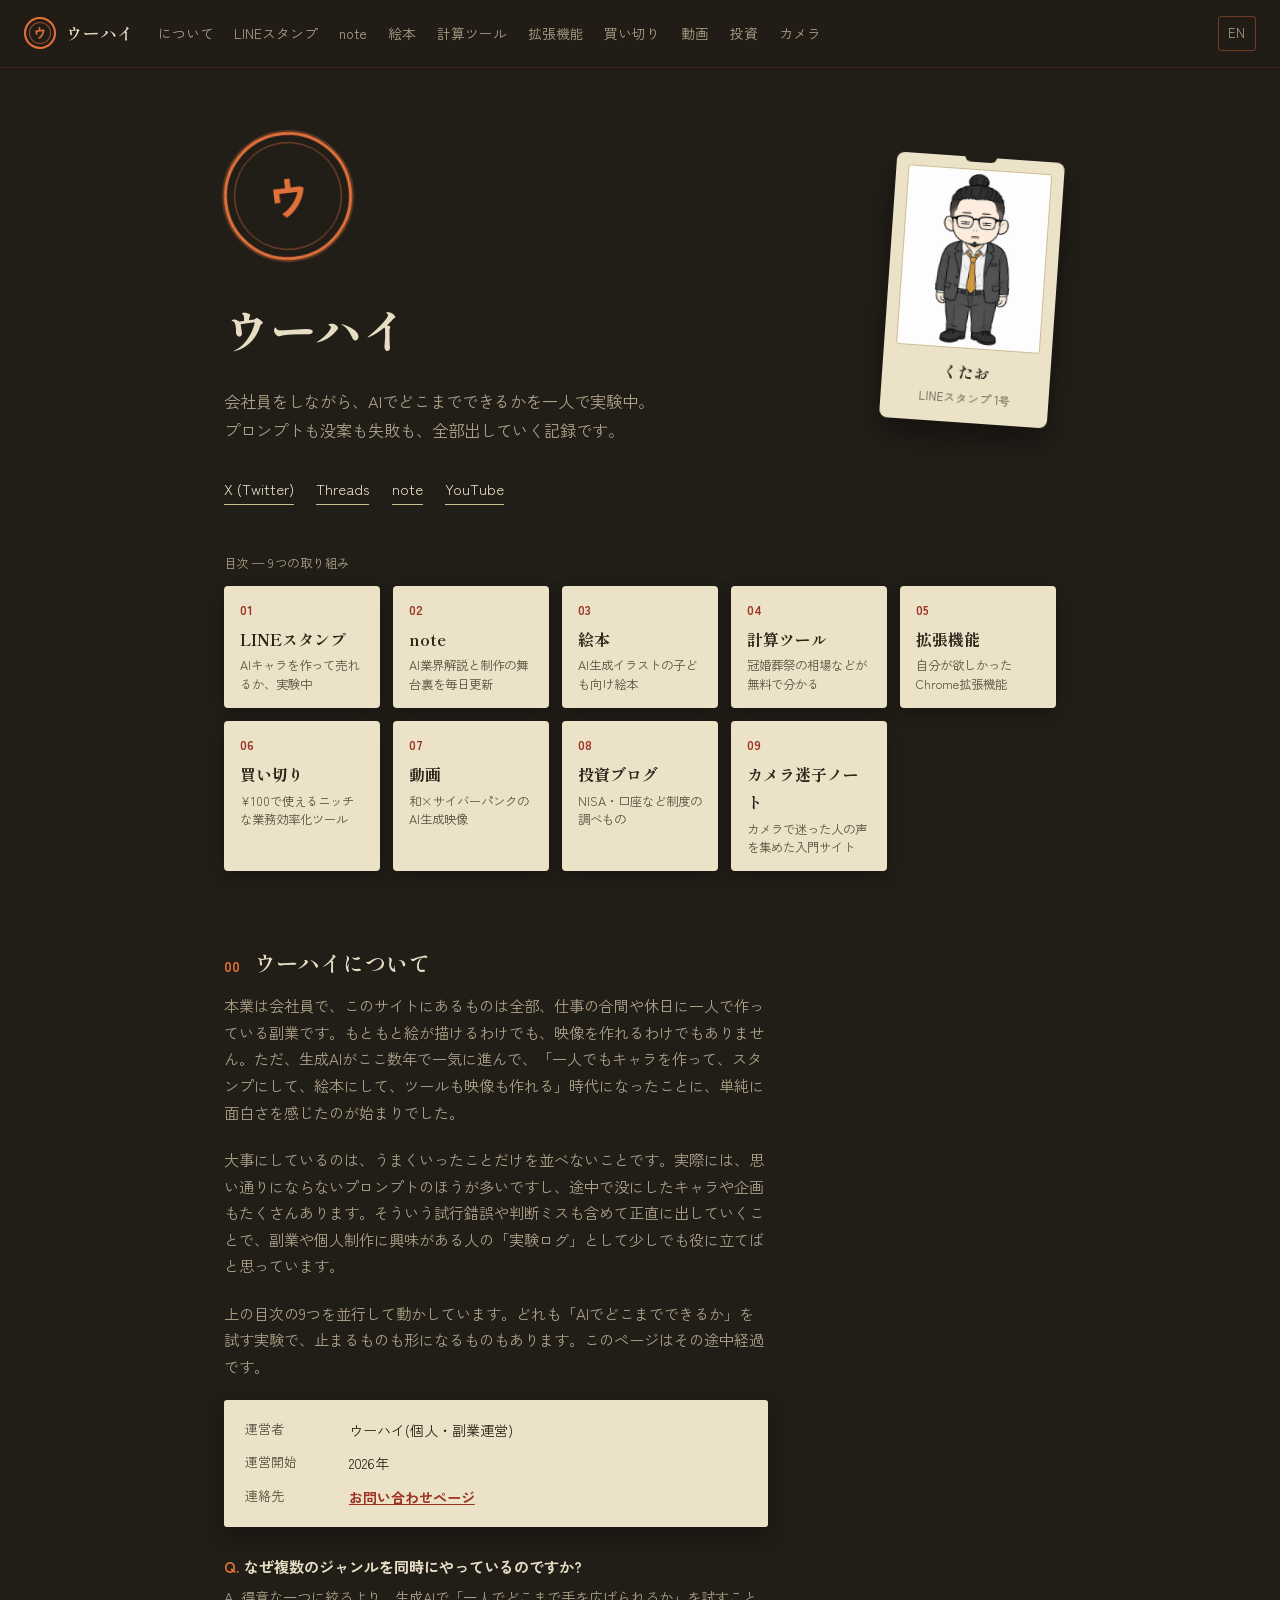
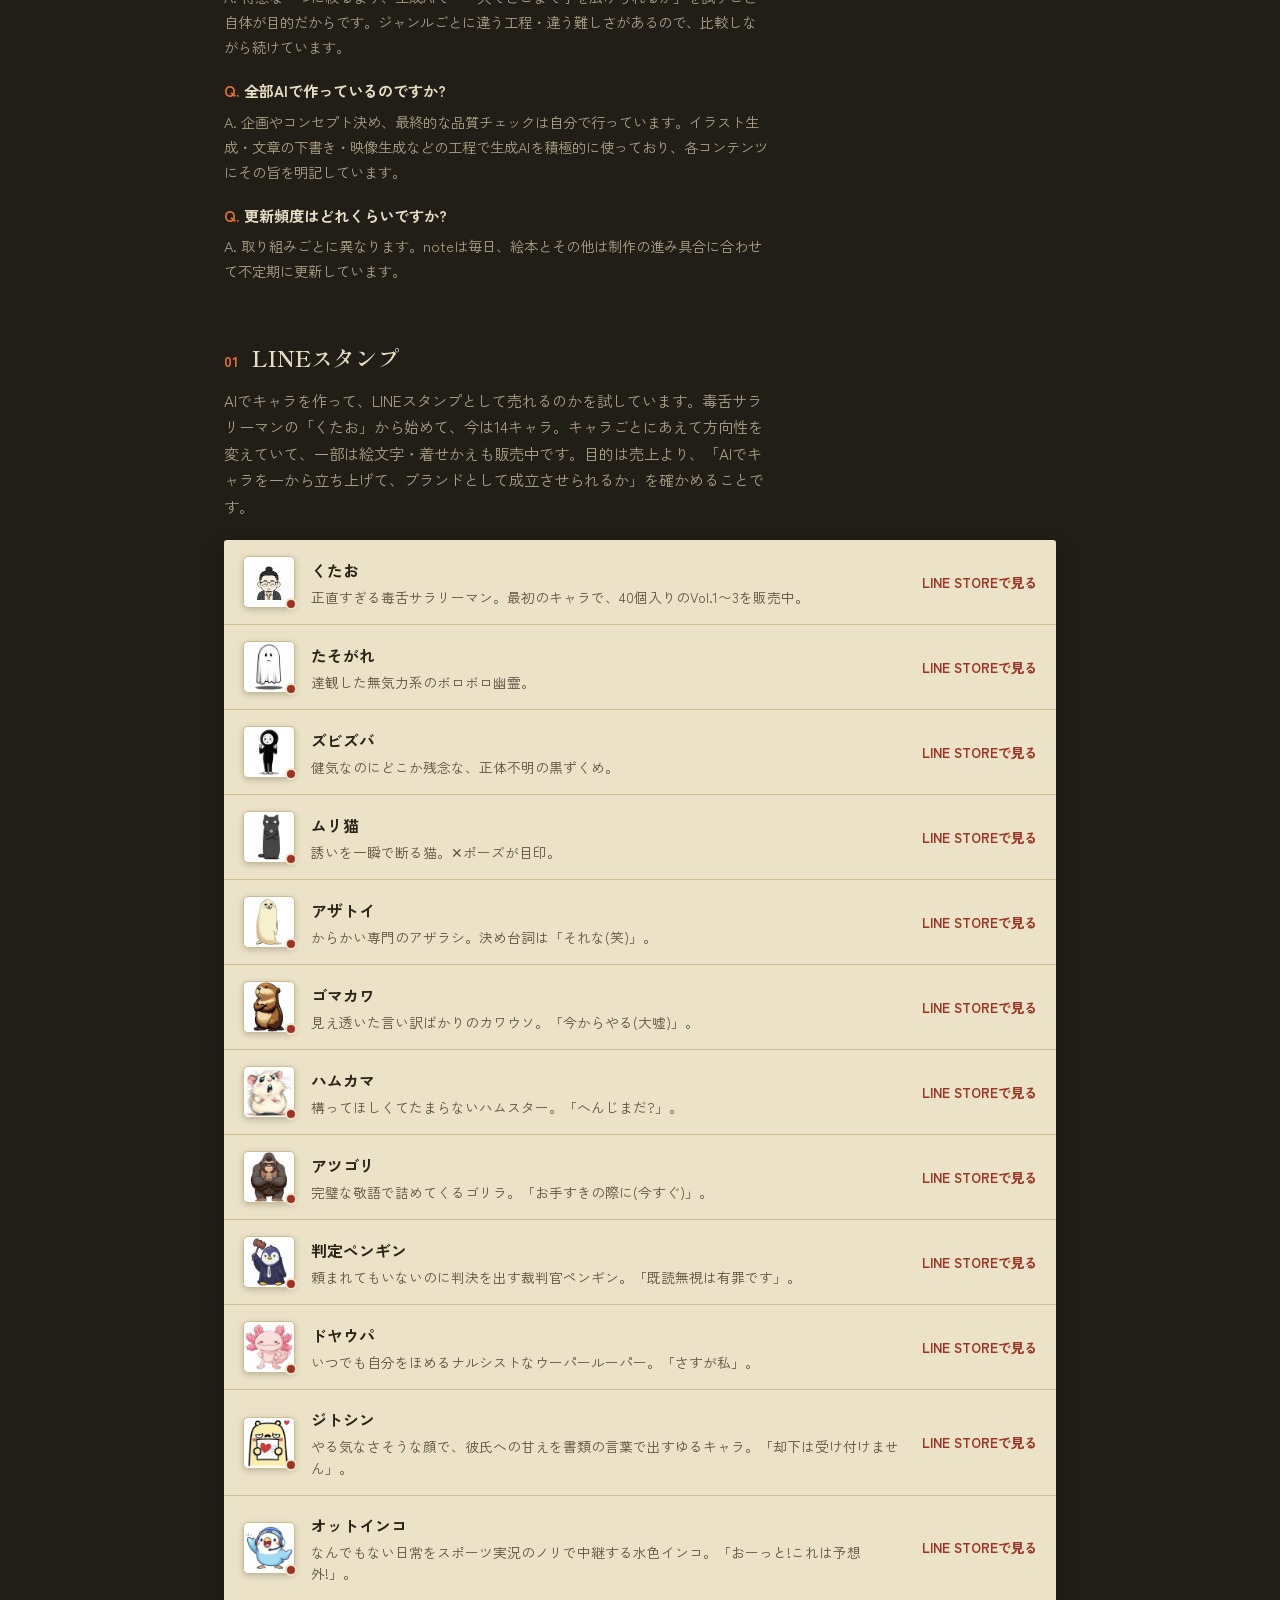
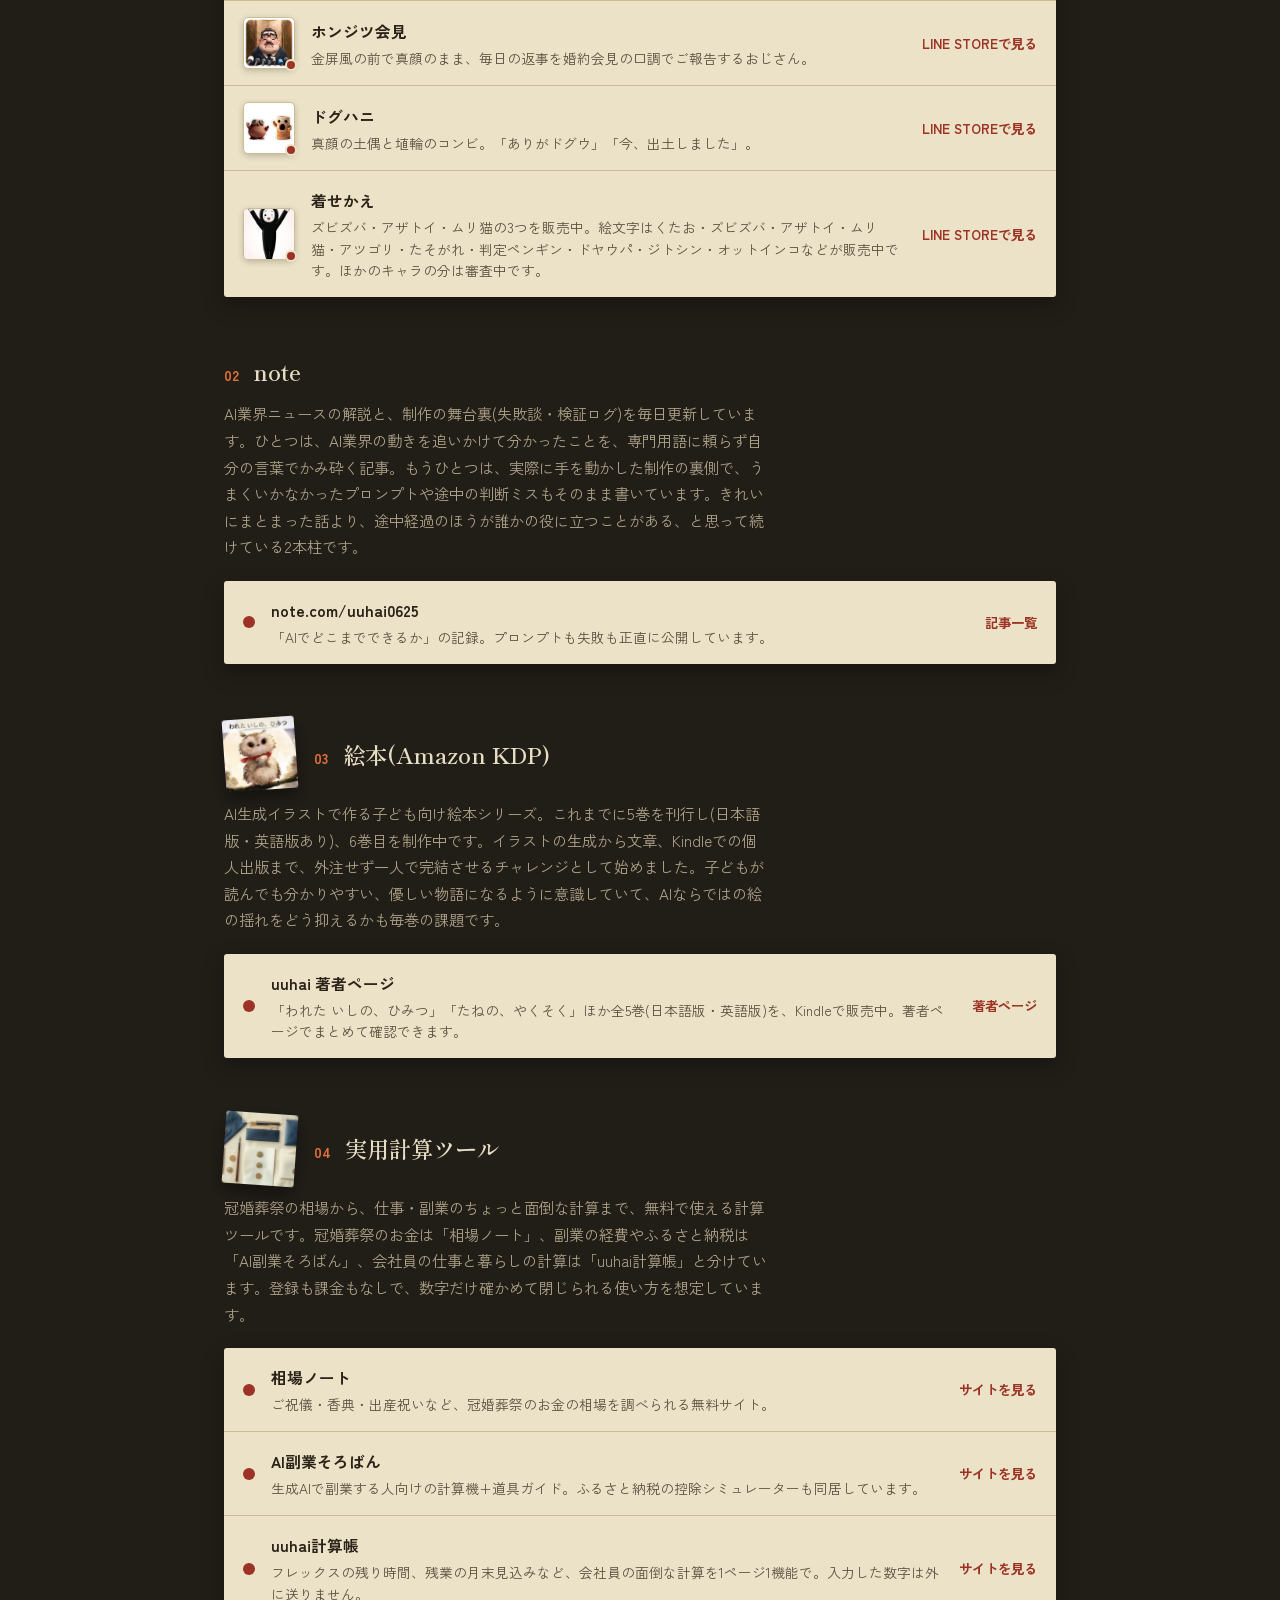
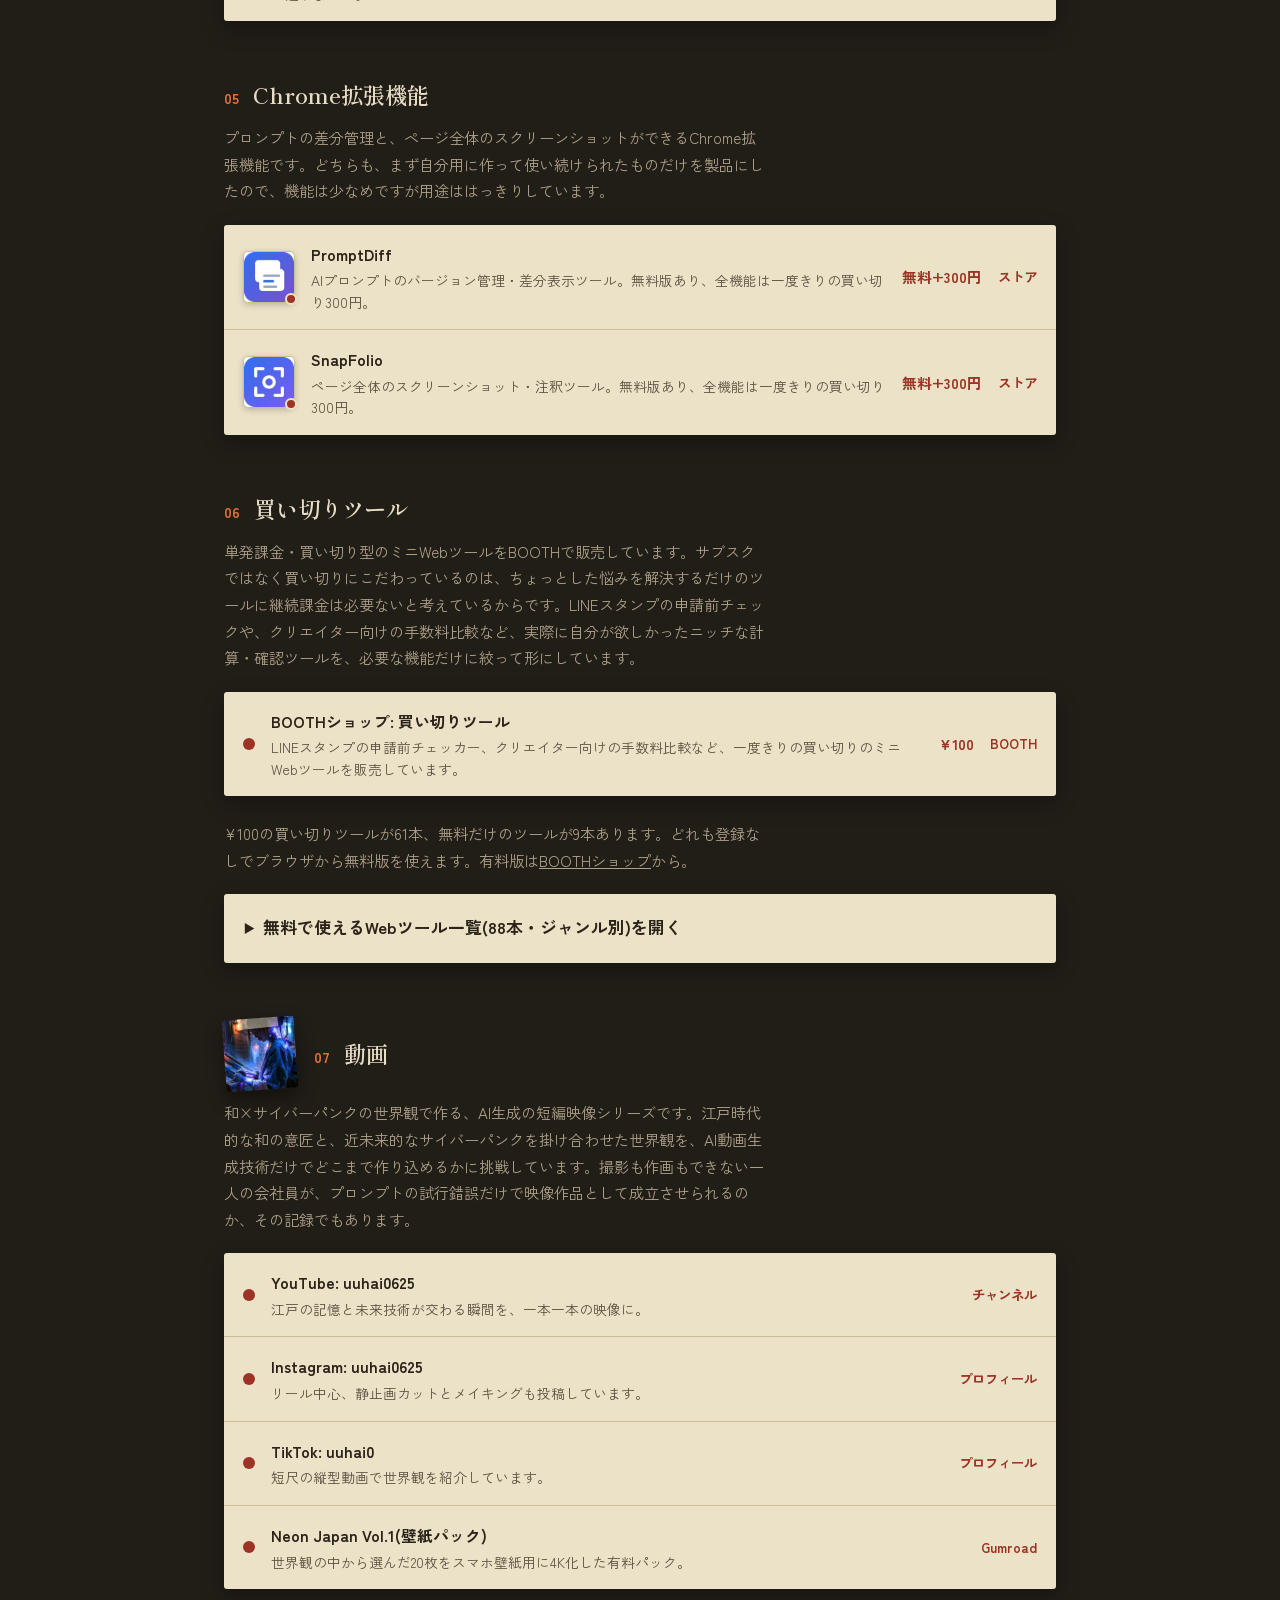
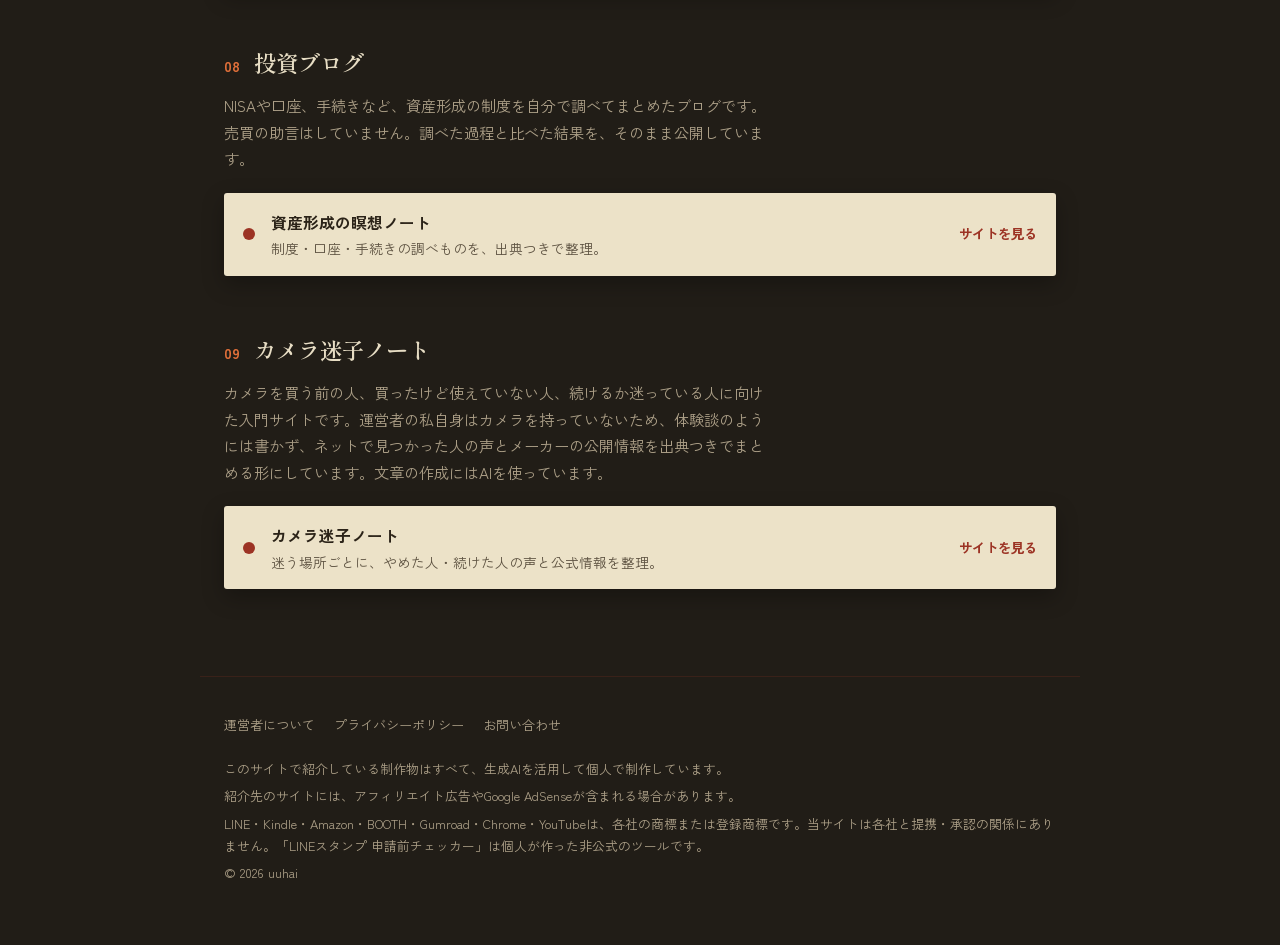
==== index.html @ 14362510 "Add メニュー表メーカー to tool list and sitemap Co-Authored-By: Claude Opus 5.5 <noreply@anthropic.com>" ====
<!DOCTYPE html>
<html lang="ja">
<head>
<script>
  (function() {
    var GA_ID = 'G-BXECWPFR73';
    var isLocalDev = ['localhost', '127.0.0.1', ''].includes(location.hostname);
    if (isLocalDev) return;
    var s = document.createElement('script');
    s.async = true;
    s.src = 'https://www.googletagmanager.com/gtag/js?id=' + GA_ID;
    document.head.appendChild(s);
    window.dataLayer = window.dataLayer || [];
    function gtag(){ dataLayer.push(arguments); }
    gtag('js', new Date());
    gtag('config', GA_ID);
  })();
</script>

<meta charset="UTF-8">
<meta name="viewport" content="width=device-width, initial-scale=1.0">
<title>ウーハイ | AIで作るLINEスタンプ・note・計算ツールまとめ</title>
<meta name="description" content="会社員をしながらAIでキャラを作りスタンプ化、note・絵本・Chrome拡張機能・実用計算ツール・買い切りツールまで一人で作っているウーハイ(uuhai0625)の製作物まとめ。">
<link rel="alternate" hreflang="ja" href="https://uuhai0625.github.io/">
<link rel="alternate" hreflang="en" href="https://uuhai0625.github.io/en/">
<link rel="alternate" hreflang="x-default" href="https://uuhai0625.github.io/">
<link rel="canonical" href="https://uuhai0625.github.io/">
<meta property="og:type" content="website">
<meta property="og:site_name" content="ウーハイ">
<meta property="og:title" content="ウーハイ | AIで作るLINEスタンプ・note・計算ツールまとめ">
<meta property="og:description" content="会社員をしながらAIでキャラを作りスタンプ化、note・絵本・Chrome拡張機能・実用計算ツール・買い切りツールまで一人で作っているウーハイ(uuhai0625)の製作物まとめ。">
<meta property="og:url" content="https://uuhai0625.github.io/">
<meta property="og:image" content="https://uuhai0625.github.io/images/og-ja.jpg">
<meta property="og:image:width" content="1200">
<meta property="og:image:height" content="630">
<meta property="og:image:alt" content="ウーハイ(uuhai0625) 会社員×AIの製作物まとめ。キャラのくたおのIDカード">
<meta property="og:locale" content="ja_JP">
<meta property="og:locale:alternate" content="en_US">
<meta name="twitter:card" content="summary_large_image">
<meta name="twitter:site" content="@uuhai0625">
<meta name="twitter:title" content="ウーハイ | AIで作るLINEスタンプ・note・計算ツールまとめ">
<meta name="twitter:description" content="会社員をしながらAIでキャラを作りスタンプ化、note・絵本・Chrome拡張機能・実用計算ツール・買い切りツールまで一人で作っているウーハイ(uuhai0625)の製作物まとめ。">
<meta name="twitter:image" content="https://uuhai0625.github.io/images/og-ja.jpg">
<meta name="twitter:image:alt" content="ウーハイ(uuhai0625) 会社員×AIの製作物まとめ。キャラのくたおのIDカード">
<link rel="preconnect" href="https://fonts.googleapis.com">
<link rel="preconnect" href="https://fonts.gstatic.com" crossorigin>
<!-- Mincho is subset to heading characters only (kana + ASCII + heading kanji). If a new heading uses a kanji not in this list it falls back to the system serif; regenerate this URL. -->
<link href="https://fonts.googleapis.com/css2?family=Shippori+Mincho:wght@600;800&amp;display=swap&amp;text=%20%21%22%23%24%25%26%27%28%29%2A%2B%2C-.%2F0123456789%3A%3B%3C%3D%3E%3F%40ABCDEFGHIJKLMNOPQRSTUVWXYZ%5B%5C%5D%5E_%60abcdefghijklmnopqrstuvwxyz%7B%7C%7D~%E2%80%A6%E3%80%81%E3%80%82%E3%80%8C%E3%80%8D%E3%80%8E%E3%80%8F%E3%80%9C%E3%81%81%E3%81%82%E3%81%83%E3%81%84%E3%81%85%E3%81%86%E3%81%87%E3%81%88%E3%81%89%E3%81%8A%E3%81%8B%E3%81%8C%E3%81%8D%E3%81%8E%E3%81%8F%E3%81%90%E3%81%91%E3%81%92%E3%81%93%E3%81%94%E3%81%95%E3%81%96%E3%81%97%E3%81%98%E3%81%99%E3%81%9A%E3%81%9B%E3%81%9C%E3%81%9D%E3%81%9E%E3%81%9F%E3%81%A0%E3%81%A1%E3%81%A2%E3%81%A3%E3%81%A4%E3%81%A5%E3%81%A6%E3%81%A7%E3%81%A8%E3%81%A9%E3%81%AA%E3%81%AB%E3%81%AC%E3%81%AD%E3%81%AE%E3%81%AF%E3%81%B0%E3%81%B1%E3%81%B2%E3%81%B3%E3%81%B4%E3%81%B5%E3%81%B6%E3%81%B7%E3%81%B8%E3%81%B9%E3%81%BA%E3%81%BB%E3%81%BC%E3%81%BD%E3%81%BE%E3%81%BF%E3%82%80%E3%82%81%E3%82%82%E3%82%83%E3%82%84%E3%82%85%E3%82%86%E3%82%87%E3%82%88%E3%82%89%E3%82%8A%E3%82%8B%E3%82%8C%E3%82%8D%E3%82%8E%E3%82%8F%E3%82%90%E3%82%91%E3%82%92%E3%82%93%E3%82%94%E3%82%95%E3%82%96%E3%82%A1%E3%82%A2%E3%82%A3%E3%82%A4%E3%82%A5%E3%82%A6%E3%82%A7%E3%82%A8%E3%82%A9%E3%82%AA%E3%82%AB%E3%82%AC%E3%82%AD%E3%82%AE%E3%82%AF%E3%82%B0%E3%82%B1%E3%82%B2%E3%82%B3%E3%82%B4%E3%82%B5%E3%82%B6%E3%82%B7%E3%82%B8%E3%82%B9%E3%82%BA%E3%82%BB%E3%82%BC%E3%82%BD%E3%82%BE%E3%82%BF%E3%83%80%E3%83%81%E3%83%82%E3%83%83%E3%83%84%E3%83%85%E3%83%86%E3%83%87%E3%83%88%E3%83%89%E3%83%8A%E3%83%8B%E3%83%8C%E3%83%8D%E3%83%8E%E3%83%8F%E3%83%90%E3%83%91%E3%83%92%E3%83%93%E3%83%94%E3%83%95%E3%83%96%E3%83%97%E3%83%98%E3%83%99%E3%83%9A%E3%83%9B%E3%83%9C%E3%83%9D%E3%83%9E%E3%83%9F%E3%83%A0%E3%83%A1%E3%83%A2%E3%83%A3%E3%83%A4%E3%83%A5%E3%83%A6%E3%83%A7%E3%83%A8%E3%83%A9%E3%83%AA%E3%83%AB%E3%83%AC%E3%83%AD%E3%83%AE%E3%83%AF%E3%83%B0%E3%83%B1%E3%83%B2%E3%83%B3%E3%83%B4%E3%83%B5%E3%83%B6%E3%83%B7%E3%83%B8%E3%83%B9%E3%83%BA%E3%83%BB%E3%83%BC%E4%BA%8B%E4%BA%BA%E4%BD%9C%E4%BF%A1%E5%80%8B%E5%85%8D%E5%88%87%E5%8B%95%E5%8F%96%E5%90%88%E5%91%8A%E5%95%8F%E5%A0%B1%E5%A4%89%E5%A4%96%E5%AD%90%E5%AE%9F%E5%BA%83%E5%BC%B5%E6%83%85%E6%89%B1%E6%8A%95%E6%8B%A1%E6%97%A7%E6%9B%B4%E6%9C%AC%E6%9E%90%E6%A8%A9%E6%A9%9F%E7%94%A8%E7%94%BB%E7%AE%97%E7%B5%A1%E7%B5%B5%E8%83%BD%E8%91%97%E8%A7%A3%E8%A8%88%E8%B2%AC%E8%B2%B7%E8%B3%87%E8%BF%B7%E9%80%81%E9%80%A3%E9%83%A8%E9%85%8D%E9%A0%85" rel="stylesheet">
<link href="https://fonts.googleapis.com/css2?family=Zen+Kaku+Gothic+New:wght@400;700&amp;display=swap" rel="stylesheet">
<link rel="stylesheet" href="style.css">
<link rel="icon" href="/favicon.png" type="image/png" sizes="192x192">
<script type="application/ld+json">
{"@context": "https://schema.org", "@graph": [{"@type": "WebSite", "@id": "https://uuhai0625.github.io/#website", "name": "ウーハイ", "alternateName": "uuhai0625", "url": "https://uuhai0625.github.io/", "inLanguage": "ja", "publisher": {"@id": "https://uuhai0625.github.io/#person"}}, {"@type": "Person", "@id": "https://uuhai0625.github.io/#person", "name": "ウーハイ", "alternateName": ["uuhai", "uuhai0625"], "url": "https://uuhai0625.github.io/", "sameAs": ["https://x.com/uuhai0625", "https://www.threads.com/@uuhai0625", "https://note.com/uuhai0625", "https://www.youtube.com/@uuhai0625"]}]}
</script>
<script async src="https://pagead2.googlesyndication.com/pagead/js/adsbygoogle.js?client=ca-pub-5128601654376423"
     crossorigin="anonymous"></script>
</head>
<body>
<a class="skip-link" href="#main">本文へ移動</a>

<header class="masthead">
  <a class="masthead-brand" href="#top">
    <span class="seal seal--mini" aria-hidden="true"><span>ウ</span></span>
    <span class="masthead-name">ウーハイ</span>
  </a>
  <div class="toc-wrap">
    <nav class="toc" aria-label="目次">
      <a href="#about">について</a>
      <a href="#line-stamp">LINEスタンプ</a>
      <a href="#note">note</a>
      <a href="#ehon">絵本</a>
      <a href="#calc-tools">計算ツール</a>
      <a href="#extensions">拡張機能</a>
      <a href="#buyonce">買い切り</a>
      <a href="#video">動画</a>
      <a href="#invest">投資</a>
      <a href="#camera">カメラ</a>
    </nav>
  </div>
  <a class="lang-switch" href="en/" hreflang="en" lang="en">EN</a>
</header>

<div class="hero" id="top">
  <div class="hero-text">
    <div class="seal" aria-hidden="true"><span>ウ</span></div>
    <h1>ウーハイ</h1>
    <p class="tagline">会社員をしながら、AIでどこまでできるかを一人で実験中。<br>プロンプトも没案も失敗も、全部出していく記録です。</p>
    <nav class="social-links" aria-label="SNSリンク">
      <a href="https://x.com/uuhai0625" target="_blank" rel="noopener">X (Twitter)</a>
      <a href="https://www.threads.com/@uuhai0625" target="_blank" rel="noopener">Threads</a>
      <a href="https://note.com/uuhai0625" target="_blank" rel="noopener">note</a>
      <a href="https://www.youtube.com/@uuhai0625" target="_blank" rel="noopener">YouTube</a>
    </nav>
  </div>
  <div class="id-card" aria-hidden="true">
    <div class="id-photo"><img src="images/kutao-hero.webp" alt="" width="400" height="500" fetchpriority="high" decoding="async"></div>
    <p class="id-name">くたお</p>
    <p class="id-role">LINEスタンプ 1号</p>
  </div>
</div>

<p class="quicklinks-label">目次 — 9つの取り組み</p>
<nav class="quicklinks" aria-label="9つの取り組みへのリンク">
  <a class="quicklink" href="#line-stamp">
    <span class="quicklink-no">01</span>
    <span class="quicklink-title">LINEスタンプ</span>
    <span class="quicklink-desc">AIキャラを作って売れるか、実験中</span>
  </a>
  <a class="quicklink" href="#note">
    <span class="quicklink-no">02</span>
    <span class="quicklink-title">note</span>
    <span class="quicklink-desc">AI業界解説と制作の舞台裏を毎日更新</span>
  </a>
  <a class="quicklink" href="#ehon">
    <span class="quicklink-no">03</span>
    <span class="quicklink-title">絵本</span>
    <span class="quicklink-desc">AI生成イラストの子ども向け絵本</span>
  </a>
  <a class="quicklink" href="#calc-tools">
    <span class="quicklink-no">04</span>
    <span class="quicklink-title">計算ツール</span>
    <span class="quicklink-desc">冠婚葬祭の相場などが無料で分かる</span>
  </a>
  <a class="quicklink" href="#extensions">
    <span class="quicklink-no">05</span>
    <span class="quicklink-title">拡張機能</span>
    <span class="quicklink-desc">自分が欲しかったChrome拡張機能</span>
  </a>
  <a class="quicklink" href="#buyonce">
    <span class="quicklink-no">06</span>
    <span class="quicklink-title">買い切り</span>
    <span class="quicklink-desc">¥100で使えるニッチな業務効率化ツール</span>
  </a>
  <a class="quicklink" href="#video">
    <span class="quicklink-no">07</span>
    <span class="quicklink-title">動画</span>
    <span class="quicklink-desc">和×サイバーパンクのAI生成映像</span>
  </a>
  <a class="quicklink" href="#invest">
    <span class="quicklink-no">08</span>
    <span class="quicklink-title">投資ブログ</span>
    <span class="quicklink-desc">NISA・口座など制度の調べもの</span>
  </a>
  <a class="quicklink" href="#camera">
    <span class="quicklink-no">09</span>
    <span class="quicklink-title">カメラ迷子ノート</span>
    <span class="quicklink-desc">カメラで迷った人の声を集めた入門サイト</span>
  </a>
</nav>

<main id="main" tabindex="-1">

  <section class="entry" id="about">
    <div class="entry-head">
      <span class="entry-head-text">
        <span class="folio">00</span>
        <h2>ウーハイについて</h2>
      </span>
    </div>
    <p class="lead">本業は会社員で、このサイトにあるものは全部、仕事の合間や休日に一人で作っている副業です。もともと絵が描けるわけでも、映像を作れるわけでもありません。ただ、生成AIがここ数年で一気に進んで、「一人でもキャラを作って、スタンプにして、絵本にして、ツールも映像も作れる」時代になったことに、単純に面白さを感じたのが始まりでした。</p>
    <p class="lead">大事にしているのは、うまくいったことだけを並べないことです。実際には、思い通りにならないプロンプトのほうが多いですし、途中で没にしたキャラや企画もたくさんあります。そういう試行錯誤や判断ミスも含めて正直に出していくことで、副業や個人制作に興味がある人の「実験ログ」として少しでも役に立てばと思っています。</p>
    <p class="lead">上の目次の9つを並行して動かしています。どれも「AIでどこまでできるか」を試す実験で、止まるものも形になるものもあります。このページはその途中経過です。</p>

    <dl class="about-meta">
      <div><dt>運営者</dt><dd>ウーハイ(個人・副業運営)</dd></div>
      <div><dt>運営開始</dt><dd>2026年</dd></div>
      <div><dt>連絡先</dt><dd><a href="contact.html">お問い合わせページ</a></dd></div>
    </dl>

    <dl class="faq">
      <div class="faq-item">
        <dt>なぜ複数のジャンルを同時にやっているのですか?</dt>
        <dd>得意な一つに絞るより、生成AIで「一人でどこまで手を広げられるか」を試すこと自体が目的だからです。ジャンルごとに違う工程・違う難しさがあるので、比較しながら続けています。</dd>
      </div>
      <div class="faq-item">
        <dt>全部AIで作っているのですか?</dt>
        <dd>企画やコンセプト決め、最終的な品質チェックは自分で行っています。イラスト生成・文章の下書き・映像生成などの工程で生成AIを積極的に使っており、各コンテンツにその旨を明記しています。</dd>
      </div>
      <div class="faq-item">
        <dt>更新頻度はどれくらいですか?</dt>
        <dd>取り組みごとに異なります。noteは毎日、絵本とその他は制作の進み具合に合わせて不定期に更新しています。</dd>
      </div>
    </dl>
  </section>

  <section class="entry" id="line-stamp">
    <div class="entry-head">
      <span class="entry-head-text">
        <span class="folio">01</span>
        <h2>LINEスタンプ</h2>
      </span>
    </div>
    <p class="lead">AIでキャラを作って、LINEスタンプとして売れるのかを試しています。毒舌サラリーマンの「くたお」から始めて、今は14キャラ。キャラごとにあえて方向性を変えていて、一部は絵文字・着せかえも販売中です。目的は売上より、「AIでキャラを一から立ち上げて、ブランドとして成立させられるか」を確かめることです。</p>
    <div class="sheet">
      <a class="row" href="https://store.line.me/stickershop/author/6489609/ja" target="_blank" rel="noopener">
        <span class="row-avatar">
          <img src="images/kutao.webp" alt="" width="186" height="128" loading="lazy" decoding="async">
          <span class="stamp stamp--live" aria-hidden="true"></span>
        </span>
        <span class="row-body">
          <span class="row-title">くたお</span>
          <span class="row-desc">正直すぎる毒舌サラリーマン。最初のキャラで、40個入りのVol.1〜3を販売中。</span>
        </span>
        <span class="row-status">LINE STOREで見る</span>
      </a>
      <a class="row" href="https://store.line.me/stickershop/product/36392506/ja" target="_blank" rel="noopener">
        <span class="row-avatar">
          <img src="images/tasogare.webp" alt="" width="128" height="128" loading="lazy" decoding="async">
          <span class="stamp stamp--live" aria-hidden="true"></span>
        </span>
        <span class="row-body">
          <span class="row-title">たそがれ</span>
          <span class="row-desc">達観した無気力系のボロボロ幽霊。</span>
        </span>
        <span class="row-status">LINE STOREで見る</span>
      </a>
      <a class="row" href="https://store.line.me/stickershop/product/36401193/ja" target="_blank" rel="noopener">
        <span class="row-avatar">
          <img src="images/zubizuba.webp" alt="" width="128" height="128" loading="lazy" decoding="async">
          <span class="stamp stamp--live" aria-hidden="true"></span>
        </span>
        <span class="row-body">
          <span class="row-title">ズビズバ</span>
          <span class="row-desc">健気なのにどこか残念な、正体不明の黒ずくめ。</span>
        </span>
        <span class="row-status">LINE STOREで見る</span>
      </a>
      <a class="row" href="https://store.line.me/stickershop/product/36428178/ja" target="_blank" rel="noopener">
        <span class="row-avatar">
          <img src="images/murineko.webp" alt="" width="128" height="128" loading="lazy" decoding="async">
          <span class="stamp stamp--live" aria-hidden="true"></span>
        </span>
        <span class="row-body">
          <span class="row-title">ムリ猫</span>
          <span class="row-desc">誘いを一瞬で断る猫。✕ポーズが目印。</span>
        </span>
        <span class="row-status">LINE STOREで見る</span>
      </a>
      <a class="row" href="https://store.line.me/stickershop/product/36574890/ja" target="_blank" rel="noopener">
        <span class="row-avatar">
          <img src="images/azatoi.webp" alt="" width="128" height="128" loading="lazy" decoding="async">
          <span class="stamp stamp--live" aria-hidden="true"></span>
        </span>
        <span class="row-body">
          <span class="row-title">アザトイ</span>
          <span class="row-desc">からかい専門のアザラシ。決め台詞は「それな(笑)」。</span>
        </span>
        <span class="row-status">LINE STOREで見る</span>
      </a>
      <a class="row" href="https://store.line.me/stickershop/product/37232119/ja" target="_blank" rel="noopener">
        <span class="row-avatar">
          <img src="images/gomakawa.webp" alt="" width="128" height="128" loading="lazy" decoding="async">
          <span class="stamp stamp--live" aria-hidden="true"></span>
        </span>
        <span class="row-body">
          <span class="row-title">ゴマカワ</span>
          <span class="row-desc">見え透いた言い訳ばかりのカワウソ。「今からやる(大嘘)」。</span>
        </span>
        <span class="row-status">LINE STOREで見る</span>
      </a>
      <a class="row" href="https://store.line.me/stickershop/product/37232372/ja" target="_blank" rel="noopener">
        <span class="row-avatar">
          <img src="images/hamukama.webp" alt="" width="128" height="128" loading="lazy" decoding="async">
          <span class="stamp stamp--live" aria-hidden="true"></span>
        </span>
        <span class="row-body">
          <span class="row-title">ハムカマ</span>
          <span class="row-desc">構ってほしくてたまらないハムスター。「へんじまだ?」。</span>
        </span>
        <span class="row-status">LINE STOREで見る</span>
      </a>
      <a class="row" href="https://store.line.me/stickershop/product/37240053/ja" target="_blank" rel="noopener">
        <span class="row-avatar">
          <img src="images/atsugori.webp" alt="" width="128" height="128" loading="lazy" decoding="async">
          <span class="stamp stamp--live" aria-hidden="true"></span>
        </span>
        <span class="row-body">
          <span class="row-title">アツゴリ</span>
          <span class="row-desc">完璧な敬語で詰めてくるゴリラ。「お手すきの際に(今すぐ)」。</span>
        </span>
        <span class="row-status">LINE STOREで見る</span>
      </a>
      <a class="row" href="https://store.line.me/stickershop/product/37404262/ja" target="_blank" rel="noopener">
        <span class="row-avatar">
          <img src="images/hantei-penguin.webp" alt="" width="128" height="128" loading="lazy" decoding="async">
          <span class="stamp stamp--live" aria-hidden="true"></span>
        </span>
        <span class="row-body">
          <span class="row-title">判定ペンギン</span>
          <span class="row-desc">頼まれてもいないのに判決を出す裁判官ペンギン。「既読無視は有罪です」。</span>
        </span>
        <span class="row-status">LINE STOREで見る</span>
      </a>
      <a class="row" href="https://store.line.me/stickershop/product/37430062/ja" target="_blank" rel="noopener">
        <span class="row-avatar">
          <img src="images/doyaupa.webp" alt="" width="128" height="128" loading="lazy" decoding="async">
          <span class="stamp stamp--live" aria-hidden="true"></span>
        </span>
        <span class="row-body">
          <span class="row-title">ドヤウパ</span>
          <span class="row-desc">いつでも自分をほめるナルシストなウーパールーパー。「さすが私」。</span>
        </span>
        <span class="row-status">LINE STOREで見る</span>
      </a>
      <a class="row" href="https://store.line.me/stickershop/product/37435636/ja" target="_blank" rel="noopener">
        <span class="row-avatar">
          <img src="images/jitoshin.webp" alt="" width="128" height="128" loading="lazy" decoding="async">
          <span class="stamp stamp--live" aria-hidden="true"></span>
        </span>
        <span class="row-body">
          <span class="row-title">ジトシン</span>
          <span class="row-desc">やる気なさそうな顔で、彼氏への甘えを書類の言葉で出すゆるキャラ。「却下は受け付けません」。</span>
        </span>
        <span class="row-status">LINE STOREで見る</span>
      </a>
      <a class="row" href="https://store.line.me/stickershop/product/37401081/ja" target="_blank" rel="noopener">
        <span class="row-avatar">
          <img src="images/ottoinko.webp" alt="" width="128" height="128" loading="lazy" decoding="async">
          <span class="stamp stamp--live" aria-hidden="true"></span>
        </span>
        <span class="row-body">
          <span class="row-title">オットインコ</span>
          <span class="row-desc">なんでもない日常をスポーツ実況のノリで中継する水色インコ。「おーっと!これは予想外!」。</span>
        </span>
        <span class="row-status">LINE STOREで見る</span>
      </a>
      <a class="row" href="https://store.line.me/stickershop/product/37418405/ja" target="_blank" rel="noopener">
        <span class="row-avatar">
          <img src="images/honjitsu-kaiken.webp" alt="" width="128" height="128" loading="lazy" decoding="async">
          <span class="stamp stamp--live" aria-hidden="true"></span>
        </span>
        <span class="row-body">
          <span class="row-title">ホンジツ会見</span>
          <span class="row-desc">金屏風の前で真顔のまま、毎日の返事を婚約会見の口調でご報告するおじさん。</span>
        </span>
        <span class="row-status">LINE STOREで見る</span>
      </a>
      <a class="row" href="https://store.line.me/stickershop/product/37503154/ja" target="_blank" rel="noopener">
        <span class="row-avatar">
          <img src="images/doguhani.webp" alt="" width="128" height="128" loading="lazy" decoding="async">
          <span class="stamp stamp--live" aria-hidden="true"></span>
        </span>
        <span class="row-body">
          <span class="row-title">ドグハニ</span>
          <span class="row-desc">真顔の土偶と埴輪のコンビ。「ありがドグウ」「今、出土しました」。</span>
        </span>
        <span class="row-status">LINE STOREで見る</span>
      </a>
      <a class="row" href="https://store.line.me/themeshop/author/12611064/ja" target="_blank" rel="noopener">
        <span class="row-avatar">
          <img src="images/kisekae.webp" alt="" width="128" height="128" loading="lazy" decoding="async">
          <span class="stamp stamp--live" aria-hidden="true"></span>
        </span>
        <span class="row-body">
          <span class="row-title">着せかえ</span>
          <span class="row-desc">ズビズバ・アザトイ・ムリ猫の3つを販売中。絵文字はくたお・ズビズバ・アザトイ・ムリ猫・アツゴリ・たそがれ・判定ペンギン・ドヤウパ・ジトシン・オットインコなどが販売中です。ほかのキャラの分は審査中です。</span>
        </span>
        <span class="row-status">LINE STOREで見る</span>
      </a>
    </div>
  </section>

  <section class="entry" id="note">
    <div class="entry-head">
      <span class="entry-head-text">
        <span class="folio">02</span>
        <h2>note</h2>
      </span>
    </div>
    <p class="lead">AI業界ニュースの解説と、制作の舞台裏(失敗談・検証ログ)を毎日更新しています。ひとつは、AI業界の動きを追いかけて分かったことを、専門用語に頼らず自分の言葉でかみ砕く記事。もうひとつは、実際に手を動かした制作の裏側で、うまくいかなかったプロンプトや途中の判断ミスもそのまま書いています。きれいにまとまった話より、途中経過のほうが誰かの役に立つことがある、と思って続けている2本柱です。</p>
    <div class="sheet">
      <a class="row" href="https://note.com/uuhai0625" target="_blank" rel="noopener">
        <span class="stamp stamp--live" aria-hidden="true"></span>
        <span class="row-body">
          <span class="row-title">note.com/uuhai0625</span>
          <span class="row-desc">「AIでどこまでできるか」の記録。プロンプトも失敗も正直に公開しています。</span>
        </span>
        <span class="row-status">記事一覧</span>
      </a>
    </div>
  </section>

  <section class="entry" id="ehon">
    <div class="entry-head">
      <span class="pinned-photo" aria-hidden="true"><img src="images/ehon-cover.webp" alt="" width="240" height="160" loading="lazy" decoding="async"></span>
      <span class="entry-head-text">
        <span class="folio">03</span>
        <h2>絵本(Amazon KDP)</h2>
      </span>
    </div>
    <p class="lead">AI生成イラストで作る子ども向け絵本シリーズ。これまでに5巻を刊行し(日本語版・英語版あり)、6巻目を制作中です。イラストの生成から文章、Kindleでの個人出版まで、外注せず一人で完結させるチャレンジとして始めました。子どもが読んでも分かりやすい、優しい物語になるように意識していて、AIならではの絵の揺れをどう抑えるかも毎巻の課題です。</p>
    <div class="sheet">
      <a class="row" href="https://www.amazon.co.jp/stores/uuhai/author/B0HDM4SZH3" target="_blank" rel="noopener">
        <span class="stamp stamp--live" aria-hidden="true"></span>
        <span class="row-body">
          <span class="row-title">uuhai 著者ページ</span>
          <span class="row-desc">「われた いしの、ひみつ」「たねの、やくそく」ほか全5巻(日本語版・英語版)を、Kindleで販売中。著者ページでまとめて確認できます。</span>
        </span>
        <span class="row-status">著者ページ</span>
      </a>
    </div>
  </section>

  <section class="entry" id="calc-tools">
    <div class="entry-head">
      <span class="pinned-photo pinned-photo--right" aria-hidden="true"><img src="images/calc-tools.webp" alt="" width="305" height="160" loading="lazy" decoding="async"></span>
      <span class="entry-head-text">
        <span class="folio">04</span>
        <h2>実用計算ツール</h2>
      </span>
    </div>
    <p class="lead">冠婚葬祭の相場から、仕事・副業のちょっと面倒な計算まで、無料で使える計算ツールです。冠婚葬祭のお金は「相場ノート」、副業の経費やふるさと納税は「AI副業そろばん」、会社員の仕事と暮らしの計算は「uuhai計算帳」と分けています。登録も課金もなしで、数字だけ確かめて閉じられる使い方を想定しています。</p>
    <div class="sheet">
      <a class="row" href="https://uuhai0625.github.io/life-event-calculators/" target="_blank" rel="noopener">
        <span class="stamp stamp--live" aria-hidden="true"></span>
        <span class="row-body">
          <span class="row-title">相場ノート</span>
          <span class="row-desc">ご祝儀・香典・出産祝いなど、冠婚葬祭のお金の相場を調べられる無料サイト。</span>
        </span>
        <span class="row-status">サイトを見る</span>
      </a>
      <a class="row" href="https://uuhai0625.github.io/side-hustle-calculators/" target="_blank" rel="noopener">
        <span class="stamp stamp--live" aria-hidden="true"></span>
        <span class="row-body">
          <span class="row-title">AI副業そろばん</span>
          <span class="row-desc">生成AIで副業する人向けの計算機+道具ガイド。ふるさと納税の控除シミュレーターも同居しています。</span>
        </span>
        <span class="row-status">サイトを見る</span>
      </a>
      <a class="row" href="https://uuhai-keisan.github.io/" target="_blank" rel="noopener">
        <span class="stamp stamp--live" aria-hidden="true"></span>
        <span class="row-body">
          <span class="row-title">uuhai計算帳</span>
          <span class="row-desc">フレックスの残り時間、残業の月末見込みなど、会社員の面倒な計算を1ページ1機能で。入力した数字は外に送りません。</span>
        </span>
        <span class="row-status">サイトを見る</span>
      </a>
    </div>
  </section>

  <section class="entry" id="extensions">
    <div class="entry-head">
      <span class="entry-head-text">
        <span class="folio">05</span>
        <h2>Chrome拡張機能</h2>
      </span>
    </div>
    <p class="lead">プロンプトの差分管理と、ページ全体のスクリーンショットができるChrome拡張機能です。どちらも、まず自分用に作って使い続けられたものだけを製品にしたので、機能は少なめですが用途ははっきりしています。</p>
    <div class="sheet">
      <a class="row" href="https://chromewebstore.google.com/detail/promptdiff/ceagibdnjhkigjfmbomhclkndefoebaf" target="_blank" rel="noopener">
        <span class="row-avatar">
          <img src="images/promptdiff.webp" alt="" width="128" height="128" loading="lazy" decoding="async">
          <span class="stamp stamp--live" aria-hidden="true"></span>
        </span>
        <span class="row-body">
          <span class="row-title">PromptDiff</span>
          <span class="row-desc">AIプロンプトのバージョン管理・差分表示ツール。無料版あり、全機能は一度きりの買い切り300円。</span>
        </span>
        <span class="row-meta">無料+300円</span>
        <span class="row-status">ストア</span>
      </a>
      <a class="row" href="https://chromewebstore.google.com/detail/snapfolio/hplhhidmfaeldbjilenkiadpmfcoeige" target="_blank" rel="noopener">
        <span class="row-avatar">
          <img src="images/snapfolio.webp" alt="" width="128" height="128" loading="lazy" decoding="async">
          <span class="stamp stamp--live" aria-hidden="true"></span>
        </span>
        <span class="row-body">
          <span class="row-title">SnapFolio</span>
          <span class="row-desc">ページ全体のスクリーンショット・注釈ツール。無料版あり、全機能は一度きりの買い切り300円。</span>
        </span>
        <span class="row-meta">無料+300円</span>
        <span class="row-status">ストア</span>
      </a>
    </div>
  </section>

  <section class="entry" id="buyonce">
    <div class="entry-head">
      <span class="entry-head-text">
        <span class="folio">06</span>
        <h2>買い切りツール</h2>
      </span>
    </div>
    <p class="lead">単発課金・買い切り型のミニWebツールをBOOTHで販売しています。サブスクではなく買い切りにこだわっているのは、ちょっとした悩みを解決するだけのツールに継続課金は必要ないと考えているからです。LINEスタンプの申請前チェックや、クリエイター向けの手数料比較など、実際に自分が欲しかったニッチな計算・確認ツールを、必要な機能だけに絞って形にしています。</p>
    <div class="sheet">
      <a class="row" href="https://uuhai0625.booth.pm/" target="_blank" rel="noopener">
        <span class="stamp stamp--live" aria-hidden="true"></span>
        <span class="row-body">
          <span class="row-title">BOOTHショップ: 買い切りツール</span>
          <span class="row-desc">LINEスタンプの申請前チェッカー、クリエイター向けの手数料比較など、一度きりの買い切りのミニWebツールを販売しています。</span>
        </span>
        <span class="row-meta">¥100</span>
        <span class="row-status">BOOTH</span>
      </a>
    </div>
    <p class="lead" style="margin-top:1.5rem;">¥100の買い切りツールが61本、無料だけのツールが9本あります。どれも登録なしでブラウザから無料版を使えます。有料版は<a href="https://uuhai0625.booth.pm/" target="_blank" rel="noopener">BOOTHショップ</a>から。</p>
    <details class="tool-index" id="free-tools">
      <summary class="tool-index-title">無料で使えるWebツール一覧(88本・ジャンル別)を開く</summary>
      <h4>同人誌・即売会</h4>
      <ul role="list">
        <li><a href="https://uuhai0625.github.io/sehaba-calc/">同人誌 背幅計算</a></li>
        <li><a href="https://uuhai0625.github.io/hyoushi-template/">表紙テンプレートメーカー</a></li>
        <li><a href="https://uuhai0625.github.io/book-cover-maker/">ブックカバーメーカー</a></li>
        <li><a href="https://uuhai0625.github.io/postcard-template-maker/">ポストカードテンプレートメーカー</a></li>
        <li><a href="https://uuhai0625.github.io/koma-wari-template/">漫画コマ割りテンプレートメーカー</a></li>
        <li><a href="https://uuhai0625.github.io/genko-page-calc/">原稿用紙換算・小説ページ数計算</a></li>
        <li><a href="https://uuhai0625.github.io/tategaki-gazou/">縦書き画像メーカー(小説・SS・短歌)</a></li>
        <li><a href="https://uuhai0625.github.io/ss-meishi-print/">縦書きSS名刺プリント(小説・SS名刺を印刷)</a></li>
        <li><a href="https://uuhai0625.github.io/daiwari-maker/">台割作成ツール</a></li>
        <li><a href="https://uuhai0625.github.io/okuduke-maker/">奥付メーカー</a></li>
        <li><a href="https://uuhai0625.github.io/insatsu-bussuu-simulator/">印刷部数・損益分岐点シミュレーター</a></li>
        <li><a href="https://uuhai0625.github.io/nyuko-countdown/">入稿締切カウントダウン</a></li>
        <li><a href="https://uuhai0625.github.io/nyuko-checker/">入稿まえチェッカー(原稿データの入稿前チェック)</a></li>
        <li><a href="https://uuhai0625.github.io/doujin-okuzuke-maker/">同人誌 奥付メーカー</a></li>
        <li><a href="https://uuhai0625.github.io/oshinagaki-maker/">お品書きメーカー</a></li>
        <li><a href="https://uuhai0625.github.io/circle-cut-maker/">サークルカットメーカー</a></li>
        <li><a href="https://uuhai0625.github.io/circle-card-maker/">サークルカードメーカー</a></li>
        <li><a href="https://uuhai0625.github.io/circle-name-maker/">サークル名・ペンネームメーカー</a></li>
        <li><a href="https://uuhai0625.github.io/kokuchi-maker/">告知文・ハッシュタグメーカー</a></li>
        <li><a href="https://uuhai0625.github.io/event-mochimono-checklist/">イベント持ち物チェックリスト</a></li>
        <li><a href="https://uuhai0625.github.io/doujin-finance-visualizer/">同人活動 収支・経費シート</a></li>
      </ul>
      <h4>配信・VTuber・推し活</h4>
      <ul role="list">
        <li><a href="https://uuhai0625.github.io/vtuber-schedule/">VTuber週間配信スケジュール</a></li>
        <li><a href="https://uuhai0625.github.io/stream-timer/">配信用タイマー(OBS対応)</a></li>
        <li><a href="https://uuhai0625.github.io/uchiwa-moji-maker/">うちわ文字メーカー</a></li>
        <li><a href="https://uuhai0625.github.io/kanbadge-template/">缶バッジテンプレートメーカー</a></li>
        <li><a href="https://uuhai0625.github.io/itaba-simulator/">痛バの缶バッジ何個入る?シミュレーター</a></li>
        <li><a href="https://uuhai0625.github.io/toreca-template/">トレカテンプレートメーカー</a></li>
        <li><a href="https://uuhai0625.github.io/instant-photo-card/">インスタント写真風カードメーカー</a></li>
        <li><a href="https://uuhai0625.github.io/oshikatsu-meishi/">推し活名刺メーカー</a></li>
        <li><a href="https://uuhai0625.github.io/oshikatsu-nafuda/">推し活名札メーカー</a></li>
        <li><a href="https://uuhai0625.github.io/setlist-maker/">セトリ画像メーカー(歌枠・ライブ)</a></li>
        <li><a href="https://uuhai0625.github.io/jikoshoukai-card/">自己紹介カードメーカー</a></li>
        <li><a href="https://uuhai0625.github.io/countdown-image/">カウントダウン画像メーカー</a></li>
        <li><a href="https://uuhai0625.github.io/timetable-maker/">タイムテーブルメーカー(ライブ・対バン・イベント)</a></li>
      </ul>
      <h4>イラスト・LINEスタンプ</h4>
      <ul role="list">
        <li><a href="https://uuhai0625.github.io/illust-price-list/">イラスト料金表メーカー</a></li>
        <li><a href="https://uuhai0625.github.io/soukanzu-maker/">相関図メーカー</a></li>
        <li><a href="https://uuhai0625.github.io/watermark-maker/">透かし入れツール</a></li>
        <li><a href="https://uuhai0625.github.io/shuchusen-fukidashi/">集中線・吹き出しメーカー</a></li>
        <li><a href="https://uuhai0625.github.io/bunkatsu-toukou/">分割投稿メーカー(Instagram向け)</a></li>
        <li><a href="https://uuhai0625.github.io/line-stamp-resizer/">LINEスタンプ リサイズ</a></li>
        <li><a href="https://uuhai0625.github.io/line-stamp-checker/">LINEスタンプ 申請前チェッカー</a></li>
        <li><a href="https://uuhai0625.github.io/creator-net-income-calc/">クリエイター手取り計算機</a></li>
        <li><a href="https://uuhai0625.github.io/portrait-consent-generator/">肖像権使用同意書ジェネレーター</a></li>
      </ul>
      <h4>ハンドメイド・ネット販売</h4>
      <ul role="list">
        <li><a href="https://uuhai0625.github.io/nefuda-maker/">値札メーカー</a></li>
        <li><a href="https://uuhai0625.github.io/menu-hyo/">メニュー表メーカー</a></li>
        <li><a href="https://uuhai0625.github.io/accessory-daishi/">アクセサリー台紙メーカー</a></li>
        <li><a href="https://uuhai0625.github.io/handmade-genka/">ハンドメイド原価計算</a></li>
        <li><a href="https://uuhai0625.github.io/handmade-channel-fee-calc/">販路手数料シミュレーター</a></li>
        <li><a href="https://uuhai0625.github.io/cross-stitch-zuan/">クロスステッチ図案メーカー</a></li>
        <li><a href="https://uuhai0625.github.io/atena-label/">宛名ラベル作成</a></li>
      </ul>
      <h4>お店・仕事・暮らし</h4>
      <ul role="list">
        <li><a href="https://uuhai0625.github.io/eigyobi-calendar/">営業日カレンダー・臨時休業の張り紙</a></li>
        <li><a href="https://uuhai0625.github.io/salon-visit-card/">サロン来店カードメーカー</a></li>
        <li><a href="https://uuhai0625.github.io/noshi-maker/">のし紙メーカー</a></li>
        <li><a href="https://uuhai0625.github.io/pochibukuro-template/">ポチ袋テンプレートメーカー</a></li>
        <li><a href="https://uuhai0625.github.io/photo-calendar-maker/">写真カレンダーメーカー</a></li>
        <li><a href="https://uuhai0625.github.io/banquet-seating-allergen/">宴会配席表・アレルゲン仕込み票</a></li>
        <li><a href="https://uuhai0625.github.io/bingo-card-maker/">ビンゴカードメーカー</a></li>
        <li><a href="https://uuhai0625.github.io/seiriken-maker/">整理券・番号札メーカー</a></li>
        <li><a href="https://uuhai0625.github.io/kujibiki-maker/">くじ引きメーカー</a></li>
        <li><a href="https://uuhai0625.github.io/tournament-hyo/">トーナメント表作成ツール</a></li>
        <li><a href="https://uuhai0625.github.io/shoujo-maker/">賞状メーカー</a></li>
        <li><a href="https://uuhai0625.github.io/touban-hyo/">回る当番表メーカー</a></li>
        <li><a href="https://uuhai0625.github.io/jikanwari-maker/">時間割メーカー</a></li>
        <li><a href="https://uuhai0625.github.io/kondate-hyo/">献立表メーカー</a></li>
        <li><a href="https://uuhai0625.github.io/stamp-card-maker/">スタンプカードメーカー</a></li>
        <li><a href="https://uuhai0625.github.io/tezukuri-ticket/">手作りチケットメーカー</a></li>
        <li><a href="https://uuhai0625.github.io/kairanban-junban/">回覧板の順番表メーカー</a></li>
        <li><a href="https://touban-atsume.uuhai0625.workers.dev/">当番あつめ(URLを配るだけで当番の申し込みが集まる)</a></li>
        <li><a href="https://shuukin-atsume.uuhai0625.workers.dev/">集金あつめ(誰が払ったかを班長と係で記録できる集金表)</a></li>
        <li><a href="https://uuhai0625.github.io/shukin-hyo/">集金表メーカー</a></li>
        <li><a href="https://uuhai0625.github.io/yosegaki-template/">寄せ書きテンプレートメーカー</a></li>
        <li><a href="https://uuhai0625.github.io/koden-cho/">香典帳メーカー</a></li>
        <li><a href="https://uuhai0625.github.io/hanwake-maker/">班分けメーカー</a></li>
        <li><a href="https://uuhai0625.github.io/sougei-gas-seisan/">送迎ガソリン代の精算表メーカー</a></li>
        <li><a href="https://uuhai0625.github.io/shushi-houkokusho/">収支報告書メーカー</a></li>
        <li><a href="https://uuhai0625.github.io/kakeizu-maker/">家系図メーカー</a></li>
        <li><a href="https://uuhai0625.github.io/tabi-shiori/">旅のしおりメーカー</a></li>
        <li><a href="https://uuhai0625.github.io/soatari-shiaijun/">総当たり試合順メーカー</a></li>
        <li><a href="https://uuhai0625.github.io/doubles-ransuhyo/">ダブルス乱数表メーカー</a></li>
        <li><a href="https://uuhai0625.github.io/amidakuji-maker/">あみだくじメーカー</a></li>
        <li><a href="https://uuhai0625.github.io/sekifuda-maker/">席札メーカー</a></li>
        <li><a href="https://uuhai0625.github.io/word-search-maker/">ワードサーチメーカー</a></li>
        <li><a href="https://uuhai0625.github.io/nenpyo-maker/">年表メーカー</a></li>
        <li><a href="https://uuhai0625.github.io/scope-change-pack/">仕様変更・追加見積り協議パック</a></li>
        <li><a href="https://uuhai0625.github.io/mitsumorisho-maker/">見積書メーカー(計算チェックつき)</a></li>
        <li><a href="https://uuhai0625.github.io/zukai-maker/">図解メーカー(パワポで編集できる図形で保存)</a></li>
        <li><a href="https://uuhai0625.github.io/bunsho-checker/">文章チェッカー(表記ゆれ・敬語・誤字の確認)</a></li>
        <li><a href="https://uuhai0625.github.io/pet-handoff-card/">ペット引継ぎカード作成機</a></li>
      </ul>
    </details>
  </section>

  <section class="entry" id="video">
    <div class="entry-head">
      <span class="pinned-photo" aria-hidden="true"><img src="images/video-still.webp" alt="" width="160" height="287" loading="lazy" decoding="async"></span>
      <span class="entry-head-text">
        <span class="folio">07</span>
        <h2>動画</h2>
      </span>
    </div>
    <p class="lead">和×サイバーパンクの世界観で作る、AI生成の短編映像シリーズです。江戸時代的な和の意匠と、近未来的なサイバーパンクを掛け合わせた世界観を、AI動画生成技術だけでどこまで作り込めるかに挑戦しています。撮影も作画もできない一人の会社員が、プロンプトの試行錯誤だけで映像作品として成立させられるのか、その記録でもあります。</p>
    <div class="sheet">
      <a class="row" href="https://www.youtube.com/@uuhai0625" target="_blank" rel="noopener">
        <span class="stamp stamp--live" aria-hidden="true"></span>
        <span class="row-body">
          <span class="row-title">YouTube: uuhai0625</span>
          <span class="row-desc">江戸の記憶と未来技術が交わる瞬間を、一本一本の映像に。</span>
        </span>
        <span class="row-status">チャンネル</span>
      </a>
      <a class="row" href="https://www.instagram.com/uuhai0625/" target="_blank" rel="noopener">
        <span class="stamp stamp--live" aria-hidden="true"></span>
        <span class="row-body">
          <span class="row-title">Instagram: uuhai0625</span>
          <span class="row-desc">リール中心、静止画カットとメイキングも投稿しています。</span>
        </span>
        <span class="row-status">プロフィール</span>
      </a>
      <a class="row" href="https://www.tiktok.com/@uuhai0" target="_blank" rel="noopener">
        <span class="stamp stamp--live" aria-hidden="true"></span>
        <span class="row-body">
          <span class="row-title">TikTok: uuhai0</span>
          <span class="row-desc">短尺の縦型動画で世界観を紹介しています。</span>
        </span>
        <span class="row-status">プロフィール</span>
      </a>
      <a class="row" href="https://takwork.gumroad.com/l/neon-japan-vol1" target="_blank" rel="noopener">
        <span class="stamp stamp--live" aria-hidden="true"></span>
        <span class="row-body">
          <span class="row-title">Neon Japan Vol.1(壁紙パック)</span>
          <span class="row-desc">世界観の中から選んだ20枚をスマホ壁紙用に4K化した有料パック。</span>
        </span>
        <span class="row-status">Gumroad</span>
      </a>
    </div>
  </section>

  <section class="entry" id="invest">
    <div class="entry-head">
      <span class="entry-head-text">
        <span class="folio">08</span>
        <h2>投資ブログ</h2>
      </span>
    </div>
    <p class="lead">NISAや口座、手続きなど、資産形成の制度を自分で調べてまとめたブログです。売買の助言はしていません。調べた過程と比べた結果を、そのまま公開しています。</p>
    <div class="sheet">
      <a class="row" href="https://uuhai0625.github.io/invest-meisou-notes/" target="_blank" rel="noopener">
        <span class="stamp stamp--live" aria-hidden="true"></span>
        <span class="row-body">
          <span class="row-title">資産形成の瞑想ノート</span>
          <span class="row-desc">制度・口座・手続きの調べものを、出典つきで整理。</span>
        </span>
        <span class="row-status">サイトを見る</span>
      </a>
    </div>
  </section>

  <section class="entry" id="camera">
    <div class="entry-head">
      <span class="entry-head-text">
        <span class="folio">09</span>
        <h2>カメラ迷子ノート</h2>
      </span>
    </div>
    <p class="lead">カメラを買う前の人、買ったけど使えていない人、続けるか迷っている人に向けた入門サイトです。運営者の私自身はカメラを持っていないため、体験談のようには書かず、ネットで見つかった人の声とメーカーの公開情報を出典つきでまとめる形にしています。文章の作成にはAIを使っています。</p>
    <div class="sheet">
      <a class="row" href="https://uuhai0625.github.io/camera-maigo-note/" target="_blank" rel="noopener">
        <span class="stamp stamp--live" aria-hidden="true"></span>
        <span class="row-body">
          <span class="row-title">カメラ迷子ノート</span>
          <span class="row-desc">迷う場所ごとに、やめた人・続けた人の声と公式情報を整理。</span>
        </span>
        <span class="row-status">サイトを見る</span>
      </a>
    </div>
  </section>

</main>

<footer class="site-footer">
  <nav class="footer-nav" aria-label="フッターリンク">
    <a href="#about">運営者について</a>
    <a href="privacy.html">プライバシーポリシー</a>
    <a href="contact.html">お問い合わせ</a>
  </nav>
  <p>このサイトで紹介している制作物はすべて、生成AIを活用して個人で制作しています。</p>
  <p>紹介先のサイトには、アフィリエイト広告やGoogle AdSenseが含まれる場合があります。</p>
  <p>LINE・Kindle・Amazon・BOOTH・Gumroad・Chrome・YouTubeは、各社の商標または登録商標です。当サイトは各社と提携・承認の関係にありません。「LINEスタンプ 申請前チェッカー」は個人が作った非公式のツールです。</p>
  <p>&copy; 2026 uuhai</p>
</footer>

<script>
(function () {
  var toc = document.querySelector(".toc");
  var tocWrap = document.querySelector(".toc-wrap");
  if (toc && tocWrap) {
    var updateFade = function () {
      var atEnd = toc.scrollLeft + toc.clientWidth >= toc.scrollWidth - 2;
      tocWrap.classList.toggle("toc-wrap--end", atEnd);
    };
    toc.addEventListener("scroll", updateFade, { passive: true });
    window.addEventListener("resize", updateFade);
    updateFade();
  }
})();

(function () {
  var links = Array.prototype.slice.call(document.querySelectorAll(".toc a"));
  var sections = links.map(function (a) {
    return document.getElementById(a.getAttribute("href").slice(1));
  });
  var reduceMotion = window.matchMedia && window.matchMedia("(prefers-reduced-motion: reduce)").matches;
  var tocEl = document.querySelector(".toc");
  // 目次の横位置だけを動かす(scrollIntoViewはページ本体のスクロールを中断するため使わない)
  function centerLink(a) {
    if (!tocEl) return;
    var delta = a.getBoundingClientRect().left - tocEl.getBoundingClientRect().left - (tocEl.clientWidth - a.offsetWidth) / 2;
    tocEl.scrollTo({ left: tocEl.scrollLeft + delta, behavior: reduceMotion ? "auto" : "smooth" });
  }
  if (!("IntersectionObserver" in window)) return;
  var observer = new IntersectionObserver(function (entries) {
    entries.forEach(function (entry) {
      var i = sections.indexOf(entry.target);
      if (i === -1) return;
      if (entry.isIntersecting) {
        links[i].classList.add("is-active");
        links[i].setAttribute("aria-current", "location");
        centerLink(links[i]);
      } else {
        links[i].classList.remove("is-active");
        links[i].removeAttribute("aria-current");
      }
    });
  }, { rootMargin: "-40% 0px -55% 0px" });
  sections.forEach(function (s) { if (s) observer.observe(s); });
  window.addEventListener("scroll", function () {
    if (window.scrollY < 40 && tocEl && tocEl.scrollLeft > 0) tocEl.scrollLeft = 0;
  }, { passive: true });
})();
</script>

</body>
</html>
---- style.css ----
:root {
  --desk: #211d17;
  --desk-raised: #29241d;
  --paper: #ece2c8;
  --paper-line: #cdbd93;
  --ink: #2b2318;
  --ink-dim: #5c5140;
  --text: #e7ddc4;
  --text-dim: #ada088;
  --seal: #9c3324;
  --seal-soft: rgba(156, 51, 36, 0.14);
  --ember: #e2703a;
  --max-width: 880px;
  font-size: 100%;
}

* { box-sizing: border-box; }

html { scroll-padding-top: 5rem; }

.skip-link {
  position: absolute;
  left: -9999px;
  top: 0;
  z-index: 100;
  padding: 0.7rem 1.1rem;
  background: var(--paper);
  color: var(--ink);
  font-weight: 700;
  text-decoration: none;
  border-radius: 0 0 4px 0;
}

.skip-link:focus {
  left: 0;
}

main:focus { outline: none; }

body {
  margin: 0;
  background: var(--desk);
  color: var(--text);
  font-family: "Zen Kaku Gothic New", "Hiragino Kaku Gothic ProN", "Yu Gothic", sans-serif;
  line-height: 1.75;
  -webkit-font-smoothing: antialiased;
}

h1, h2 {
  font-family: "Shippori Mincho", "Hiragino Mincho ProN", serif;
  color: var(--text);
}

a { color: inherit; }

:focus-visible {
  outline: 2px solid var(--ember);
  outline-offset: 2px;
}

/* Ember fails contrast on the light paper background, so use the darker seal red there */
.sheet a:focus-visible,
.about-meta a:focus-visible,
.quicklink:focus-visible,
.tool-index a:focus-visible,
.tool-index summary:focus-visible {
  outline-color: var(--seal);
}

/* The header TOC clips outlines vertically, so draw them inside the link */
.toc a:focus-visible {
  outline-offset: -2px;
}

/* ---------- Hanko seal mark ---------- */

.seal {
  width: 128px;
  height: 128px;
  border-radius: 50%;
  border: 3px solid var(--ember);
  display: flex;
  align-items: center;
  justify-content: center;
  position: relative;
  margin: 0 0 1.8rem;
  transform: rotate(-7deg);
  flex-shrink: 0;
  animation: stamp-down 0.55s cubic-bezier(0.2, 0.7, 0.3, 1) both;
}

.seal::before {
  content: "";
  position: absolute;
  inset: -5px;
  border: 2px solid var(--ember);
  border-radius: 50%;
  opacity: 0.3;
  transform: rotate(9deg);
}

.seal::after {
  content: "";
  position: absolute;
  inset: 7px;
  border: 1px solid var(--ember);
  border-radius: 50%;
  opacity: 0.6;
}

.seal span {
  font-family: "Zen Kaku Gothic New", sans-serif;
  font-weight: 700;
  font-size: 2.8rem;
  color: var(--ember);
  line-height: 1;
}

.seal--mini {
  width: 32px;
  height: 32px;
  margin: 0;
  border-width: 2px;
  animation: none;
}

.seal--mini::before { inset: -2px; }
.seal--mini::after { inset: 3px; }
.seal--mini span { font-size: 0.85rem; }

@keyframes stamp-down {
  0% { transform: rotate(-7deg) scale(1.6); opacity: 0; }
  65% { transform: rotate(-7deg) scale(0.94); opacity: 1; }
  100% { transform: rotate(-7deg) scale(1); opacity: 1; }
}

@media (prefers-reduced-motion: reduce) {
  .seal { animation: none; }
}

/* ---------- Masthead ---------- */

.masthead {
  position: sticky;
  top: 0;
  z-index: 10;
  display: flex;
  align-items: center;
  gap: 1.5rem;
  padding: 0.7rem 1.5rem;
  background: rgba(33, 29, 23, 0.94);
  backdrop-filter: blur(6px);
  border-bottom: 1px solid rgba(156, 51, 36, 0.25);
}

.masthead-brand {
  display: flex;
  align-items: center;
  gap: 0.6rem;
  text-decoration: none;
  flex-shrink: 0;
}

.masthead-name {
  font-family: "Shippori Mincho", serif;
  font-size: 1.05rem;
  font-weight: 600;
}

.toc-wrap {
  position: relative;
  flex: 1;
  min-width: 0;
  overflow: hidden;
}

.toc-wrap::after {
  content: "";
  position: absolute;
  top: 0;
  right: 0;
  bottom: 0;
  width: 34px;
  background: linear-gradient(to right, transparent, rgba(33, 29, 23, 0.98));
  pointer-events: none;
  opacity: 1;
  transition: opacity 0.15s ease;
}

.toc-wrap::before {
  content: "\203A";
  position: absolute;
  right: 2px;
  top: 50%;
  transform: translateY(-50%);
  color: var(--ember);
  font-size: 1.2rem;
  font-weight: 700;
  z-index: 1;
  pointer-events: none;
  opacity: 1;
  transition: opacity 0.15s ease;
}

.toc-wrap--end::after,
.toc-wrap--end::before {
  opacity: 0;
}

.toc {
  display: flex;
  gap: 1.3rem;
  overflow-x: auto;
  scrollbar-width: none;
}

.toc::-webkit-scrollbar { display: none; }

.toc a {
  display: flex;
  align-items: center;
  color: var(--text-dim);
  text-decoration: none;
  font-size: 0.86rem;
  white-space: nowrap;
  padding: 0.6rem 0;
  border-bottom: 1px solid transparent;
  transition: color 0.15s ease, border-color 0.15s ease;
}

.toc a:hover,
.toc a.is-active {
  color: var(--text);
  border-color: var(--ember);
}

.lang-switch {
  flex-shrink: 0;
  color: var(--text-dim);
  text-decoration: none;
  font-size: 0.82rem;
  padding: 0.3rem 0.6rem;
  border: 1px solid rgba(226, 112, 58, 0.4);
  border-radius: 3px;
  white-space: nowrap;
  transition: color 0.15s ease, border-color 0.15s ease;
}

.lang-switch:hover {
  color: var(--ember);
  border-color: var(--ember);
}

/* ---------- Hero ---------- */

.hero {
  max-width: var(--max-width);
  margin: 0 auto;
  padding: 4rem 1.5rem 3rem;
  display: flex;
  flex-direction: row;
  align-items: flex-start;
  justify-content: space-between;
  gap: 2.5rem;
}

.hero-text {
  display: flex;
  flex-direction: column;
  align-items: flex-start;
  min-width: 0;
}

.id-card {
  background: var(--paper);
  border-radius: 8px;
  width: 168px;
  padding: 12px 12px 14px;
  box-shadow: 0 14px 30px rgba(0, 0, 0, 0.4);
  transform: rotate(4deg);
  flex-shrink: 0;
  position: relative;
  margin-top: 1.6rem;
}

.id-card::before {
  content: "";
  position: absolute;
  top: -7px;
  left: 50%;
  transform: translateX(-50%);
  width: 32px;
  height: 12px;
  background: var(--desk);
  border-radius: 0 0 6px 6px;
}

.id-photo {
  aspect-ratio: 4 / 5;
  overflow: hidden;
  border-radius: 3px;
  border: 1px solid var(--paper-line);
}

.id-photo img {
  width: 100%;
  height: 100%;
  object-fit: cover;
  object-position: center 12%;
}

.id-name {
  font-family: "Shippori Mincho", serif;
  color: var(--ink);
  font-weight: 700;
  font-size: 0.98rem;
  margin: 0.6rem 0 0;
  text-align: center;
}

.id-role {
  color: var(--ink-dim);
  font-size: 0.72rem;
  margin: 0.15rem 0 0;
  text-align: center;
}

.hero h1 {
  font-size: clamp(2.2rem, 5vw, 2.9rem);
  margin: 0 0 1.1rem;
  font-weight: 800;
}

.tagline {
  color: var(--text-dim);
  font-size: 1.02rem;
  max-width: 30rem;
  margin: 0 0 2rem;
}

.social-links {
  display: flex;
  flex-wrap: wrap;
  gap: 1.4rem;
}

.social-links a {
  color: var(--text);
  text-decoration: none;
  font-size: 0.92rem;
  font-weight: 400;
  border-bottom: 1px solid var(--paper-line);
  padding-bottom: 0.1rem;
  transition: color 0.15s ease, border-color 0.15s ease;
}

.social-links a:hover,
.social-links a:focus-visible {
  color: var(--ember);
  border-color: var(--ember);
}

/* ---------- Quicklinks (table of contents) ---------- */

.quicklinks-label {
  max-width: var(--max-width);
  margin: 0 auto;
  padding: 0 1.5rem;
  color: var(--text-dim);
  font-size: 0.78rem;
  letter-spacing: 0.04em;
  text-transform: uppercase;
}

.quicklinks {
  max-width: var(--max-width);
  margin: 0.7rem auto 3rem;
  padding: 0 1.5rem;
  display: grid;
  grid-template-columns: repeat(auto-fill, minmax(150px, 1fr));
  gap: 0.8rem;
}

.quicklink {
  background: var(--paper);
  border-radius: 4px;
  padding: 0.9rem 1rem;
  text-decoration: none;
  box-shadow: 0 6px 16px rgba(0, 0, 0, 0.25);
  display: flex;
  flex-direction: column;
  gap: 0.2rem;
  transition: transform 0.12s ease, box-shadow 0.12s ease;
}

.quicklink:hover,
.quicklink:focus-visible {
  transform: translateY(-2px);
  box-shadow: 0 10px 20px rgba(0, 0, 0, 0.35);
}

/* the ring sits outside the paper card, on the dark desk, where seal red is only 2.3:1 */
.quicklink:focus-visible {
  outline-color: var(--ember);
}

.quicklink-no {
  font-size: 0.78rem;
  font-weight: 700;
  color: var(--seal);
  font-variant-numeric: tabular-nums;
}

.quicklink-title {
  font-family: "Shippori Mincho", serif;
  font-weight: 700;
  color: var(--ink);
  font-size: 1rem;
}

.quicklink-desc {
  color: var(--ink-dim);
  font-size: 0.78rem;
  line-height: 1.5;
}

/* ---------- Main / entries ---------- */

main {
  max-width: var(--max-width);
  margin: 0 auto;
  padding: 1.5rem 1.5rem 2rem;
}

.entry {
  margin-bottom: 3.4rem;
  scroll-margin-top: 4.5rem;
}

.entry-head {
  display: flex;
  align-items: center;
  gap: 1.1rem;
  margin: 0 0 0.6rem;
}

.entry-head-text {
  display: flex;
  align-items: baseline;
  gap: 0.9rem;
}

.pinned-photo {
  width: 72px;
  height: 72px;
  flex-shrink: 0;
  overflow: hidden;
  border-radius: 3px;
  box-shadow: 0 8px 18px rgba(0, 0, 0, 0.4);
  transform: rotate(-4deg);
  position: relative;
}

.pinned-photo--right {
  transform: rotate(4deg);
}

.pinned-photo::before {
  content: "";
  position: absolute;
  top: -5px;
  left: 50%;
  transform: translateX(-50%) rotate(-2deg);
  width: 40px;
  height: 15px;
  background: rgba(236, 226, 200, 0.5);
  box-shadow: 0 1px 2px rgba(0, 0, 0, 0.25);
}

.pinned-photo img {
  width: 100%;
  height: 100%;
  object-fit: cover;
}

.folio {
  font-size: 0.9rem;
  font-weight: 700;
  color: var(--ember);
  font-variant-numeric: tabular-nums;
}

.entry h2 {
  font-size: 1.4rem;
  margin: 0;
  font-weight: 600;
}

.lead {
  color: var(--text-dim);
  margin: 0 0 1.3rem;
  max-width: 34rem;
  font-size: 0.95rem;
}

.sheet {
  background: var(--paper);
  border-radius: 3px;
  overflow: hidden;
  box-shadow: 0 8px 22px rgba(0, 0, 0, 0.28);
}

.row {
  display: flex;
  align-items: center;
  gap: 1rem;
  padding: 1rem 1.2rem;
  text-decoration: none;
  border-bottom: 1px solid var(--paper-line);
  transition: background 0.12s ease;
}

.sheet .row:last-child { border-bottom: none; }

.tool-index {
  background: var(--paper);
  color: var(--ink);
  border-radius: 3px;
  padding: 1.2rem 1.3rem 1.3rem;
  margin-top: 1.2rem;
  box-shadow: 0 8px 22px rgba(0, 0, 0, 0.28);
}
.tool-index-title {
  margin: 0 0 0.2rem;
  font-size: 1.05rem;
  font-weight: 700;
  cursor: pointer;
}
.tool-index:not([open]) .tool-index-title {
  margin-bottom: 0;
}
.tool-index h4 {
  margin: 1rem 0 0.3rem;
  font-size: 0.85rem;
  color: var(--seal);
  letter-spacing: 0.04em;
}
.tool-index ul {
  list-style: none;
  margin: 0;
  padding: 0;
  display: grid;
  grid-template-columns: repeat(auto-fill, minmax(14rem, 1fr));
  gap: 0 1.2rem;
}
.tool-index a {
  display: inline-block;
  padding: 0.3rem 0;
  font-size: 0.92rem;
  color: var(--ink);
  text-decoration: underline;
  text-decoration-color: var(--ink-dim);
  text-underline-offset: 3px;
}
.tool-index a:hover,
.tool-index a:focus-visible {
  color: var(--seal);
  text-decoration-color: currentColor;
}

a.row:hover,
a.row:focus-visible {
  background: rgba(156, 51, 36, 0.08);
}

/* .sheet clips outside outlines, so draw the focus ring inside the row */
a.row:focus-visible {
  outline: 3px solid var(--seal);
  outline-offset: -3px;
  background: rgba(156, 51, 36, 0.12);
}

.row-avatar {
  position: relative;
  width: 52px;
  height: 52px;
  flex-shrink: 0;
  border-radius: 5px;
  overflow: visible;
  background: #fff;
  border: 1px solid var(--paper-line);
  box-shadow: 0 2px 6px rgba(0, 0, 0, 0.2);
  display: flex;
  align-items: center;
  justify-content: center;
}

.row-avatar img {
  width: 100%;
  height: 100%;
  object-fit: contain;
  border-radius: 4px;
}

.row-avatar .stamp {
  position: absolute;
  bottom: -3px;
  right: -3px;
  border: 2px solid var(--paper);
}

.stamp {
  width: 12px;
  height: 12px;
  border-radius: 50%;
  flex-shrink: 0;
}

.stamp--live {
  background: var(--seal);
}

.stamp--wip {
  border: 1.5px solid var(--ink-dim);
  background: transparent;
}

.stamp--review {
  border: 1.5px dashed var(--seal);
  background: transparent;
}

.row-body {
  display: flex;
  flex-direction: column;
  gap: 0.15rem;
  flex-grow: 1;
  min-width: 0;
}

.row-title {
  color: var(--ink);
  font-weight: 700;
  font-size: 0.98rem;
}

.row-desc {
  color: var(--ink-dim);
  font-size: 0.86rem;
  line-height: 1.55;
}

.row-meta {
  color: var(--seal);
  font-weight: 700;
  font-size: 0.92rem;
  flex-shrink: 0;
}

.row-status {
  color: var(--seal);
  font-size: 0.84rem;
  font-weight: 700;
  flex-shrink: 0;
  white-space: nowrap;
}

div.row .row-status {
  color: var(--ink-dim);
  font-weight: 400;
}

/* ---------- About meta / FAQ ---------- */

.about-meta {
  background: var(--paper);
  border-radius: 3px;
  padding: 1.1rem 1.3rem;
  box-shadow: 0 8px 22px rgba(0, 0, 0, 0.28);
  display: flex;
  flex-direction: column;
  gap: 0.55rem;
  max-width: 34rem;
  margin: 0 0 1.6rem;
}

.about-meta > div {
  display: flex;
  gap: 1rem;
}

.about-meta dt {
  color: var(--ink-dim);
  font-size: 0.82rem;
  width: 5.5rem;
  flex-shrink: 0;
  margin: 0;
}

.about-meta dd {
  color: var(--ink);
  font-size: 0.88rem;
  margin: 0;
}

.about-meta dd a {
  color: var(--seal);
  font-weight: 700;
}

.faq {
  max-width: 34rem;
  margin: 0;
  padding: 0;
  list-style: none;
}

.faq-item {
  margin: 0 0 1.1rem;
}

.faq-item dt {
  color: var(--text);
  font-weight: 700;
  font-size: 0.95rem;
  margin: 0 0 0.3rem;
}

.faq-item dt::before {
  content: "Q. ";
  color: var(--ember);
}

.faq-item dd {
  color: var(--text-dim);
  font-size: 0.9rem;
  margin: 0;
}

.faq-item dd::before {
  content: "A. ";
  color: var(--text-dim);
}

/* ---------- Standalone doc pages (privacy / contact) ---------- */

.doc-main {
  max-width: var(--max-width);
  margin: 0 auto;
  padding: 3rem 1.5rem 2rem;
}

.back-link {
  display: inline-block;
  margin-bottom: 2rem;
  color: var(--text-dim);
  font-size: 0.85rem;
  text-decoration: none;
  border-bottom: 1px solid var(--paper-line);
}

.back-link:hover {
  color: var(--ember);
  border-color: var(--ember);
}

.doc-main h1 {
  font-size: clamp(1.6rem, 4vw, 2rem);
  margin: 0 0 2rem;
  font-weight: 800;
}

.doc-main h2 {
  font-family: "Shippori Mincho", serif;
  color: var(--ember);
  font-size: 1.05rem;
  margin: 2.2rem 0 0.7rem;
}

.doc-main p,
.doc-main li {
  color: var(--text-dim);
  font-size: 0.95rem;
  line-height: 1.9;
  max-width: 42rem;
}

.doc-main ul {
  padding-left: 1.3rem;
  margin: 0 0 1rem;
}

.doc-main a {
  color: var(--ember);
}

/* ---------- Footer ---------- */

.site-footer {
  max-width: var(--max-width);
  margin: 0 auto;
  padding: 2rem 1.5rem 3.5rem;
  border-top: 1px solid rgba(156, 51, 36, 0.2);
  color: var(--text-dim);
  font-size: 0.8rem;
}

.footer-nav {
  display: flex;
  flex-wrap: wrap;
  gap: 1.2rem;
  margin: 0 0 1rem;
}

.footer-nav a {
  color: var(--text-dim);
  text-decoration: none;
  font-size: 0.82rem;
  padding-block: 0.3rem;
  border-bottom: 1px solid transparent;
}

.footer-nav a:hover {
  color: var(--ember);
  border-color: var(--ember);
}

.site-footer p {
  margin: 0.3rem 0;
}

/* ---------- Responsive ---------- */

@media (max-width: 700px) {
  .hero {
    flex-direction: column;
    align-items: flex-start;
  }

  .id-card {
    align-self: center;
    transform: rotate(-3deg);
    margin-top: 2rem;
  }
}

@media (max-width: 640px) {
  .masthead {
    gap: 1rem;
    padding: 0.6rem 1.1rem;
  }

  .toc {
    gap: 0.9rem;
  }

  .toc a {
    font-size: 0.82rem;
  }

  .hero {
    padding: 3rem 1.2rem 2.4rem;
  }

  /* Keep the first screen for the name and contents: smaller seal, no decorative ID card */
  .seal:not(.seal--mini) {
    width: 72px;
    height: 72px;
    margin-bottom: 1rem;
  }

  .seal:not(.seal--mini) span {
    font-size: 1.6rem;
  }

  .id-card {
    display: none;
  }

  .row {
    flex-wrap: wrap;
    padding: 0.9rem 1rem;
  }

  .row-meta,
  .row-status {
    /* line up with the row text: dot (12px) or avatar (52px) plus the 1rem gap */
    margin-left: calc(12px + 1rem);
    flex-basis: 100%;
    margin-top: 0.35rem;
  }

  .row:has(.row-avatar) .row-meta,
  .row:has(.row-avatar) .row-status {
    margin-left: calc(52px + 1rem);
  }

  /* keep the text beside the avatar/dot instead of wrapping under it */
  .row-body {
    flex: 1 1 0;
  }

  .site-footer p,
  .quicklink-desc {
    font-size: 0.88rem;
  }

  .pinned-photo {
    width: 56px;
    height: 56px;
  }
}

/* ---------- Dark/light: this brand is dark-first by design ---------- */
@media (prefers-color-scheme: light) {
  :root {
    --desk: #211d17;
    --desk-raised: #29241d;
  }
}
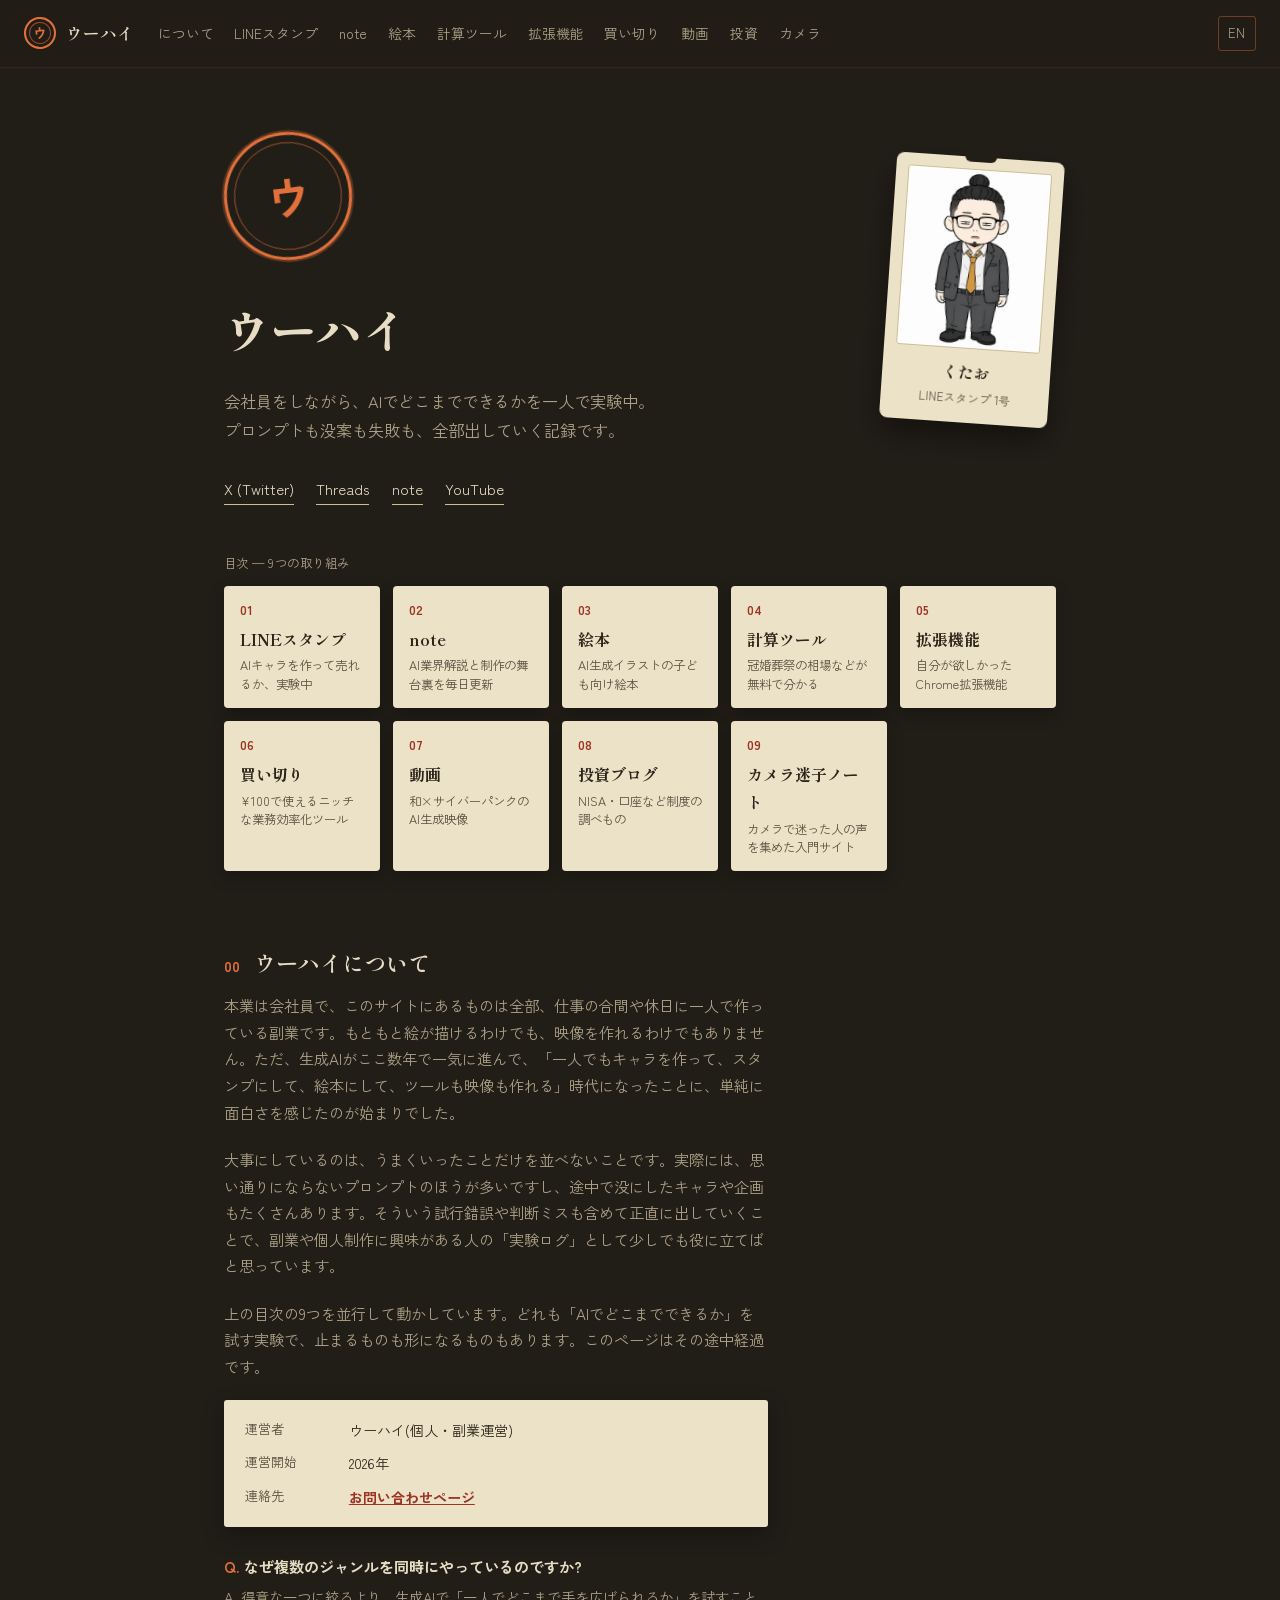
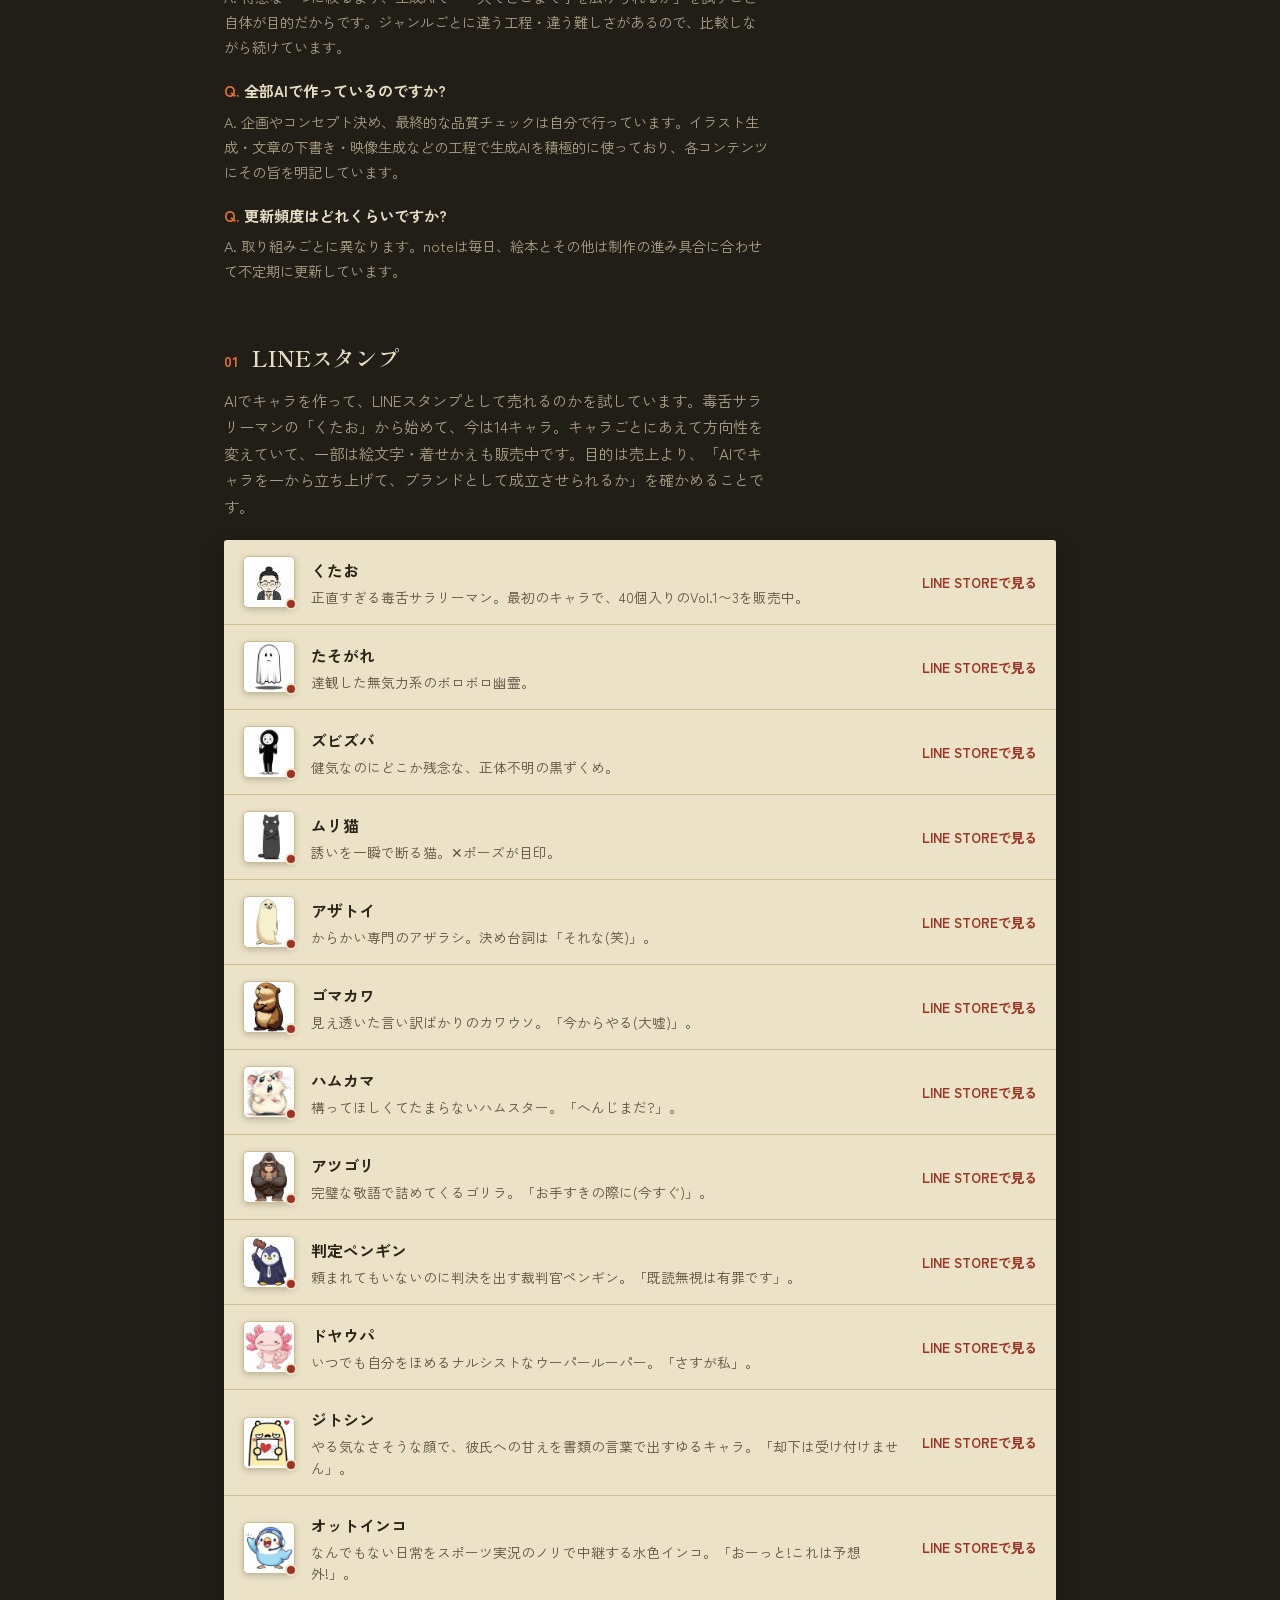
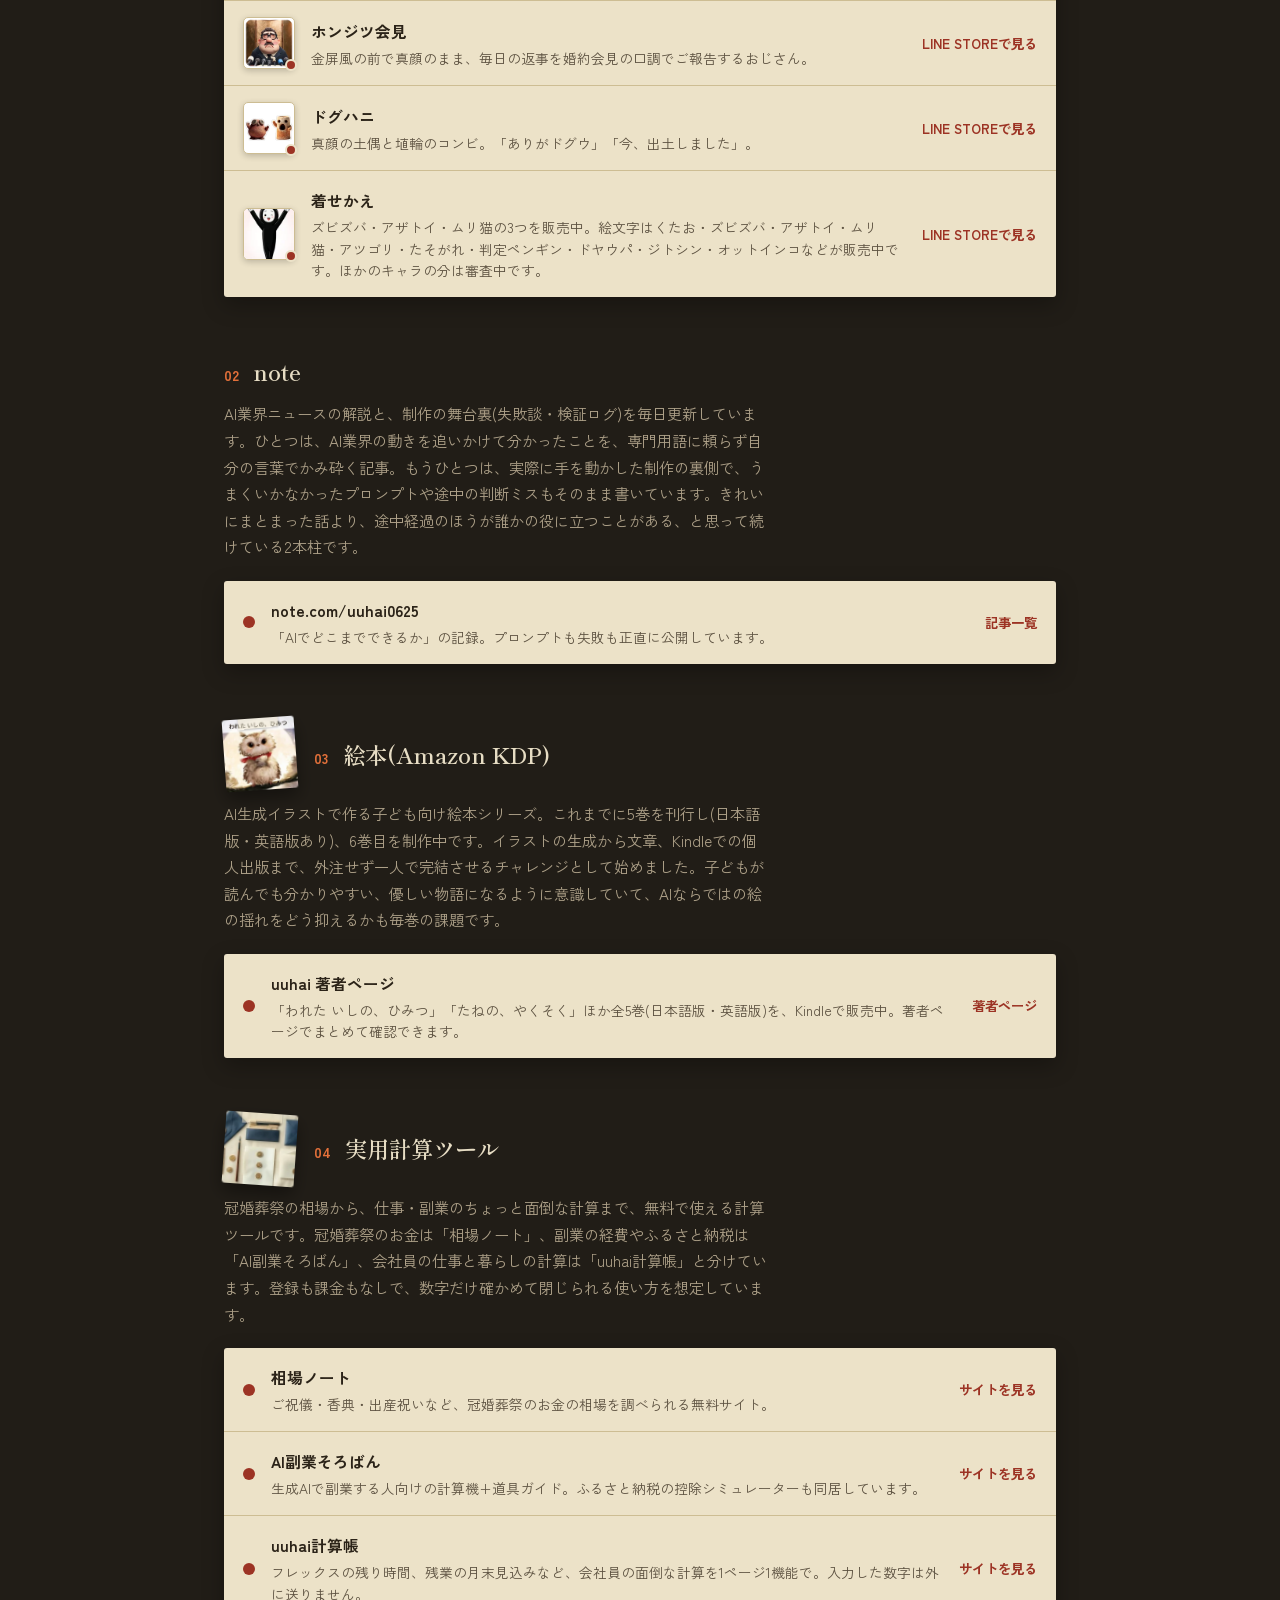
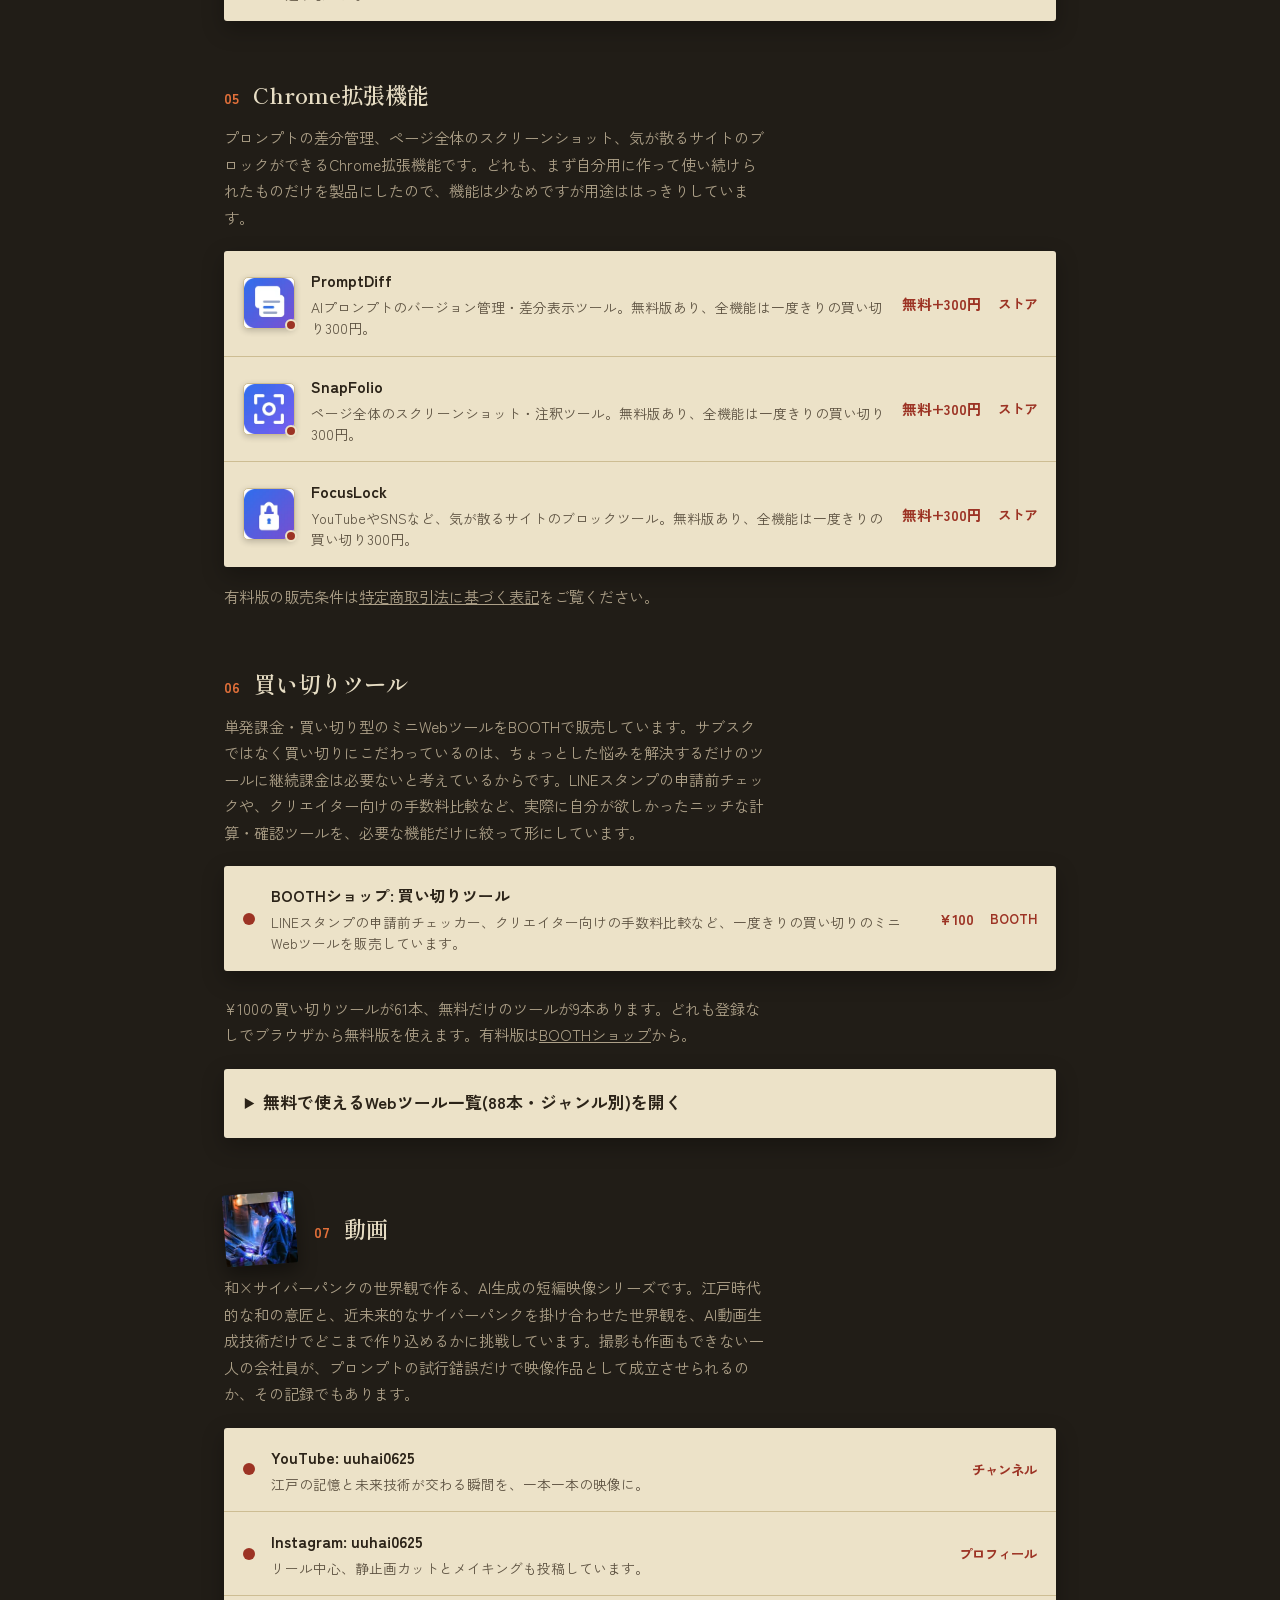
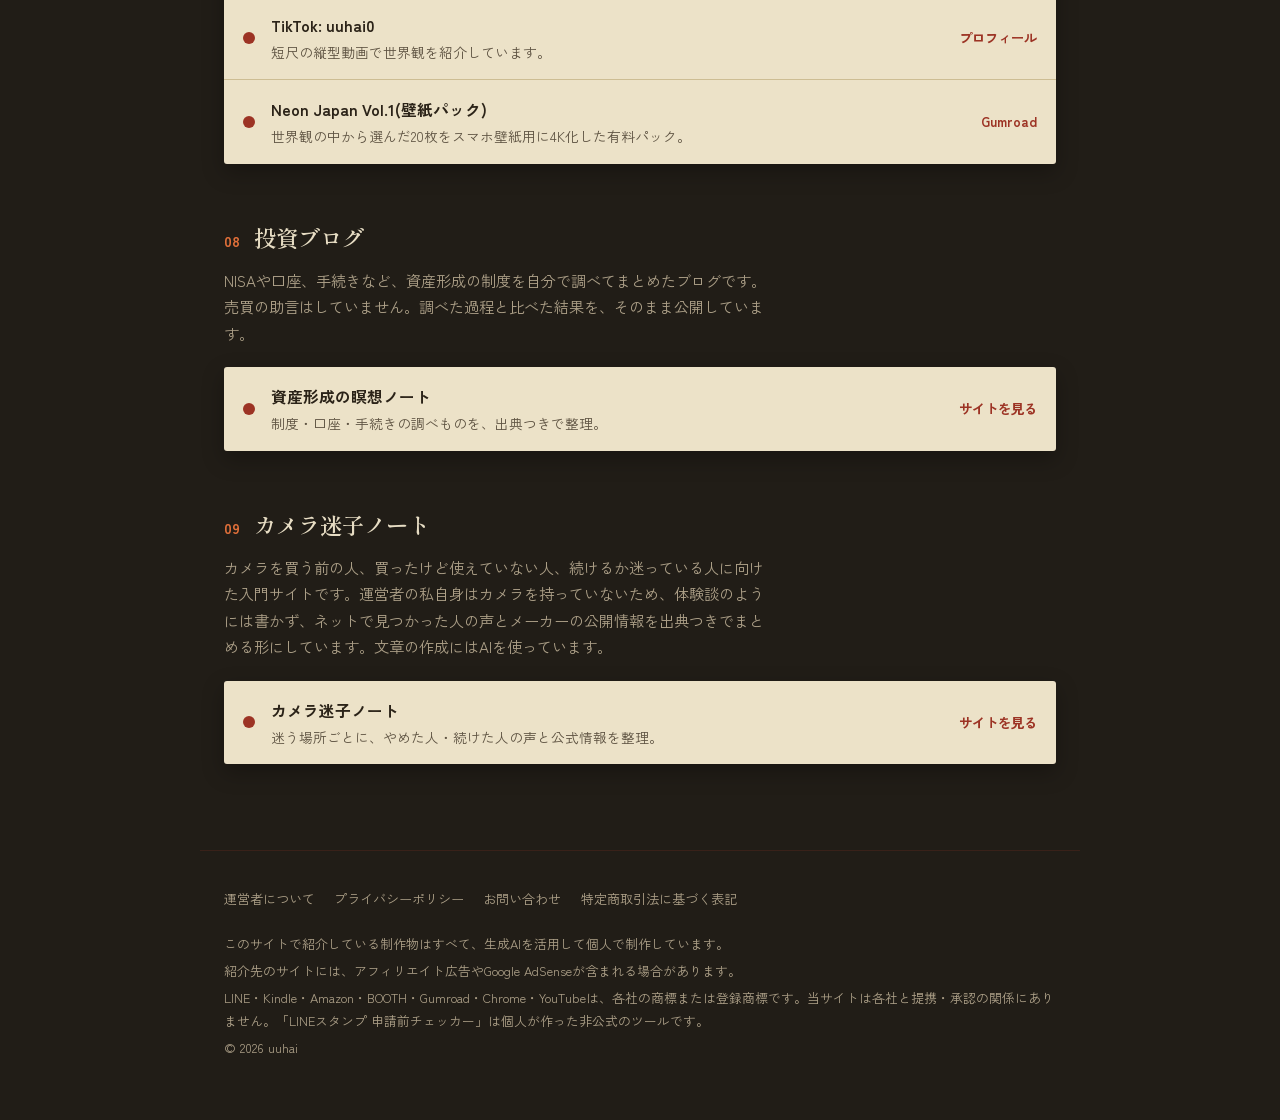
==== commit 25cc7f83: "Add tokushoho legal notice page and FocusLock to extensions Co-Authored-By: Claude Opus 5.5 <noreply" ====
--- a/index.html
+++ b/index.html
@@ -445,7 +445,7 @@
         <h2>Chrome拡張機能</h2>
       </span>
     </div>
-    <p class="lead">プロンプトの差分管理と、ページ全体のスクリーンショットができるChrome拡張機能です。どちらも、まず自分用に作って使い続けられたものだけを製品にしたので、機能は少なめですが用途ははっきりしています。</p>
+    <p class="lead">プロンプトの差分管理、ページ全体のスクリーンショット、気が散るサイトのブロックができるChrome拡張機能です。どれも、まず自分用に作って使い続けられたものだけを製品にしたので、機能は少なめですが用途ははっきりしています。</p>
     <div class="sheet">
       <a class="row" href="https://chromewebstore.google.com/detail/promptdiff/ceagibdnjhkigjfmbomhclkndefoebaf" target="_blank" rel="noopener">
         <span class="row-avatar">
@@ -471,7 +471,20 @@
         <span class="row-meta">無料+300円</span>
         <span class="row-status">ストア</span>
       </a>
-    </div>
+      <a class="row" href="https://chromewebstore.google.com/detail/focuslock/bmeojlhkdoingpaiifaoknneckgpkmfb" target="_blank" rel="noopener">
+        <span class="row-avatar">
+          <img src="images/focuslock.webp" alt="" width="128" height="128" loading="lazy" decoding="async">
+          <span class="stamp stamp--live" aria-hidden="true"></span>
+        </span>
+        <span class="row-body">
+          <span class="row-title">FocusLock</span>
+          <span class="row-desc">YouTubeやSNSなど、気が散るサイトのブロックツール。無料版あり、全機能は一度きりの買い切り300円。</span>
+        </span>
+        <span class="row-meta">無料+300円</span>
+        <span class="row-status">ストア</span>
+      </a>
+    </div>
+    <p class="lead" style="margin-top:1rem">有料版の販売条件は<a href="tokushoho.html">特定商取引法に基づく表記</a>をご覧ください。</p>
   </section>
 
   <section class="entry" id="buyonce">
@@ -694,6 +707,7 @@
     <a href="#about">運営者について</a>
     <a href="privacy.html">プライバシーポリシー</a>
     <a href="contact.html">お問い合わせ</a>
+    <a href="tokushoho.html">特定商取引法に基づく表記</a>
   </nav>
   <p>このサイトで紹介している制作物はすべて、生成AIを活用して個人で制作しています。</p>
   <p>紹介先のサイトには、アフィリエイト広告やGoogle AdSenseが含まれる場合があります。</p>
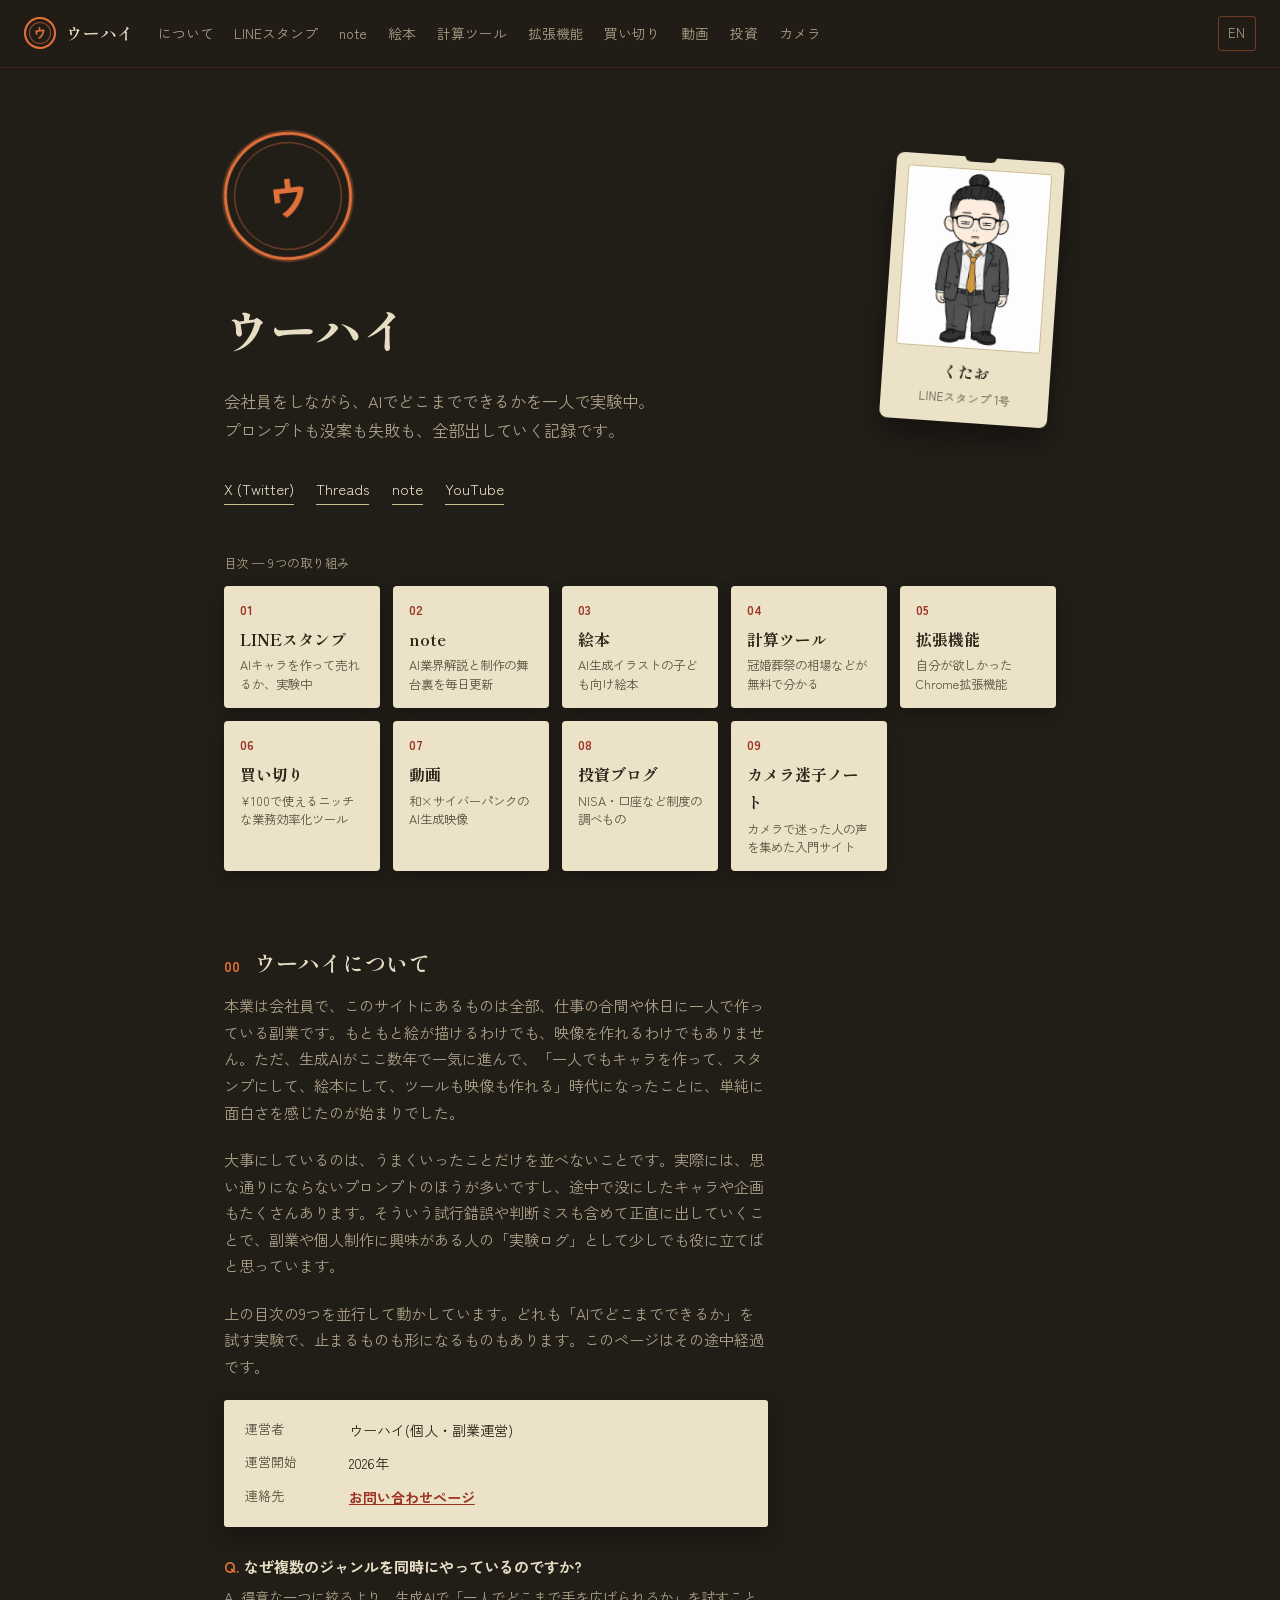
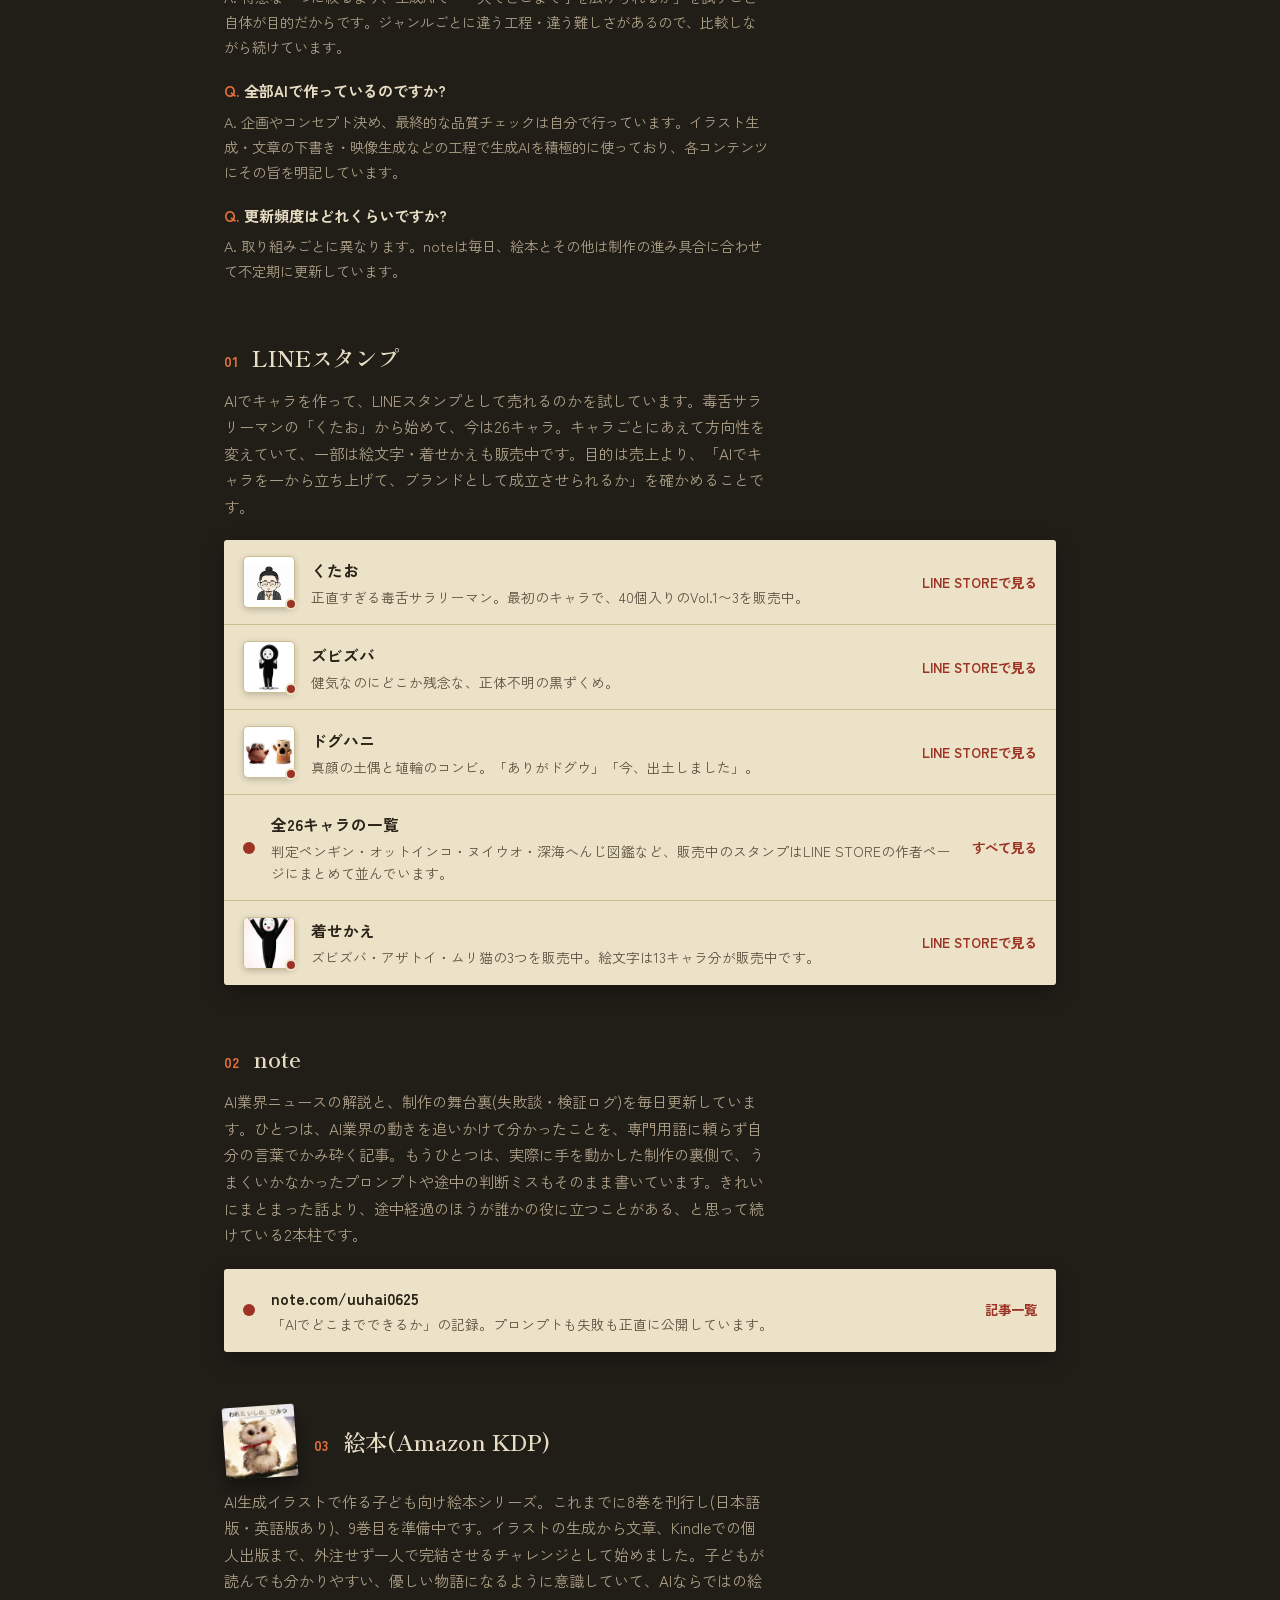
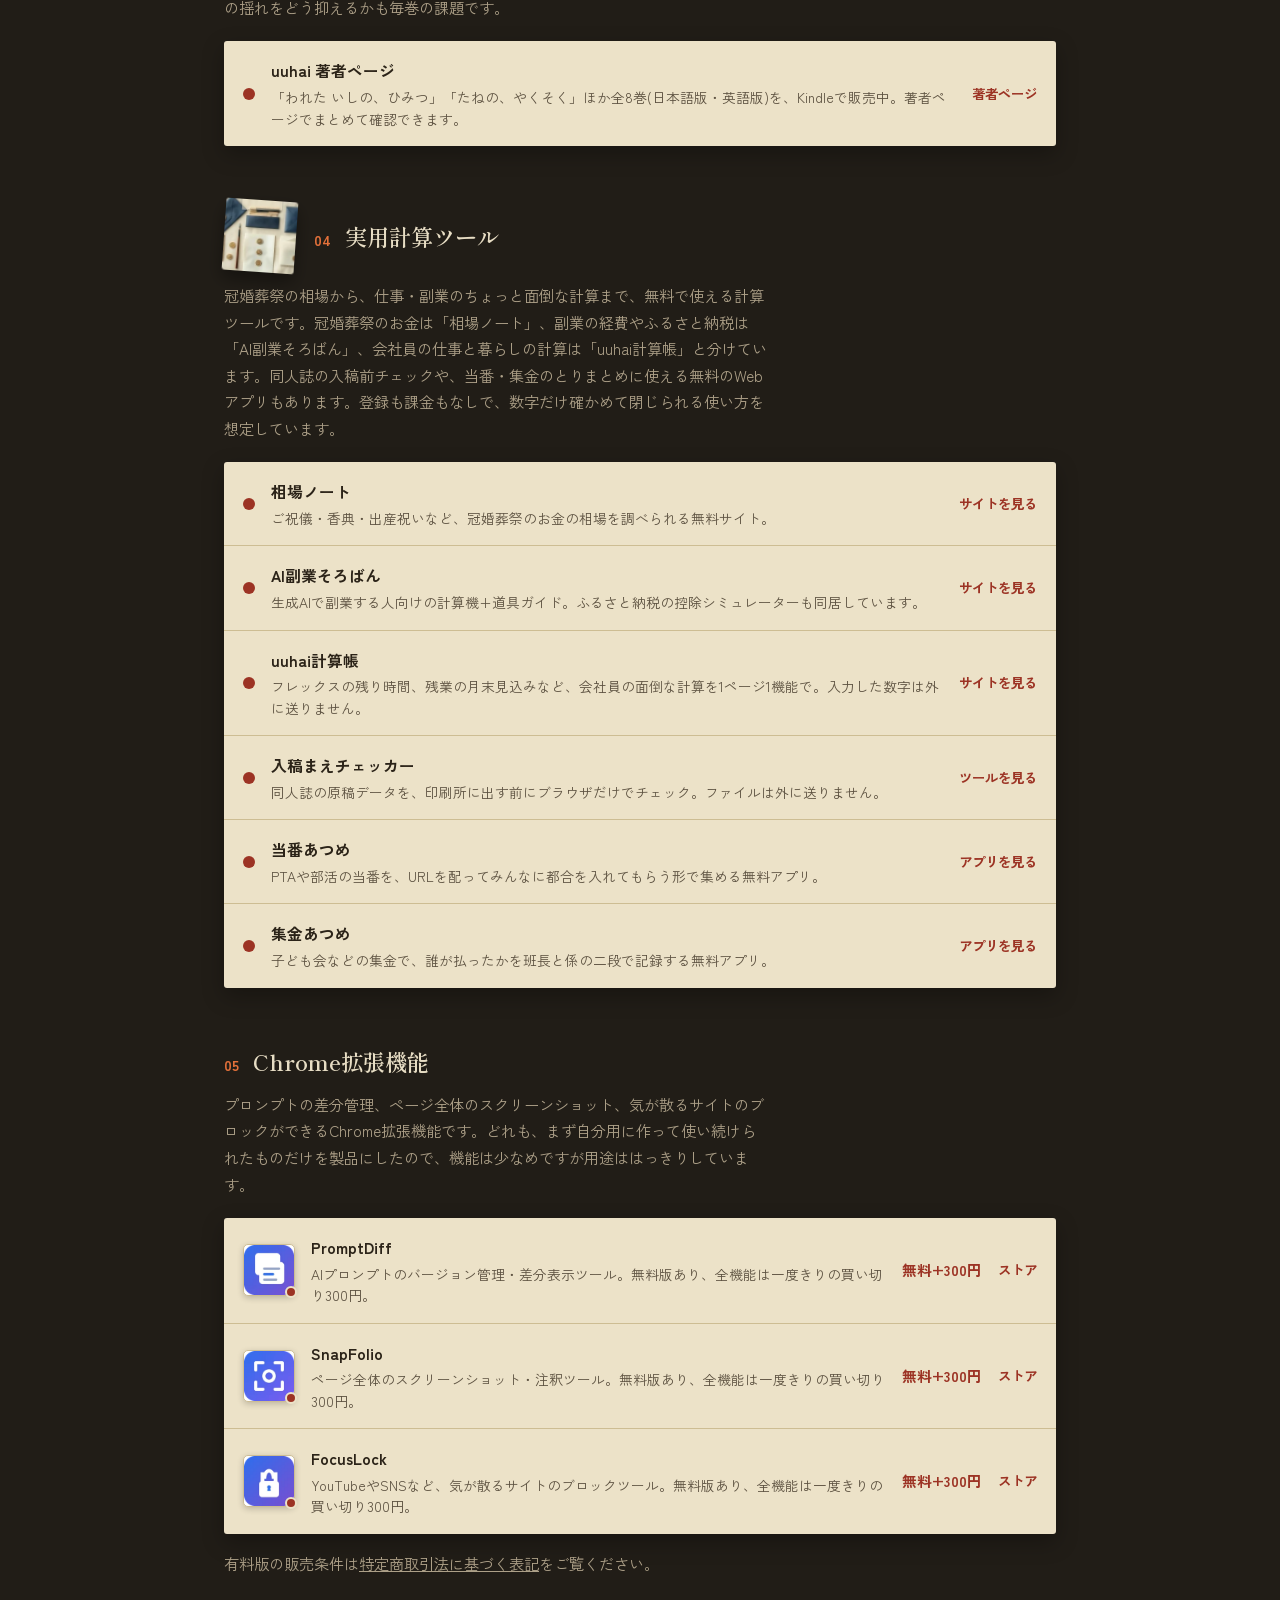
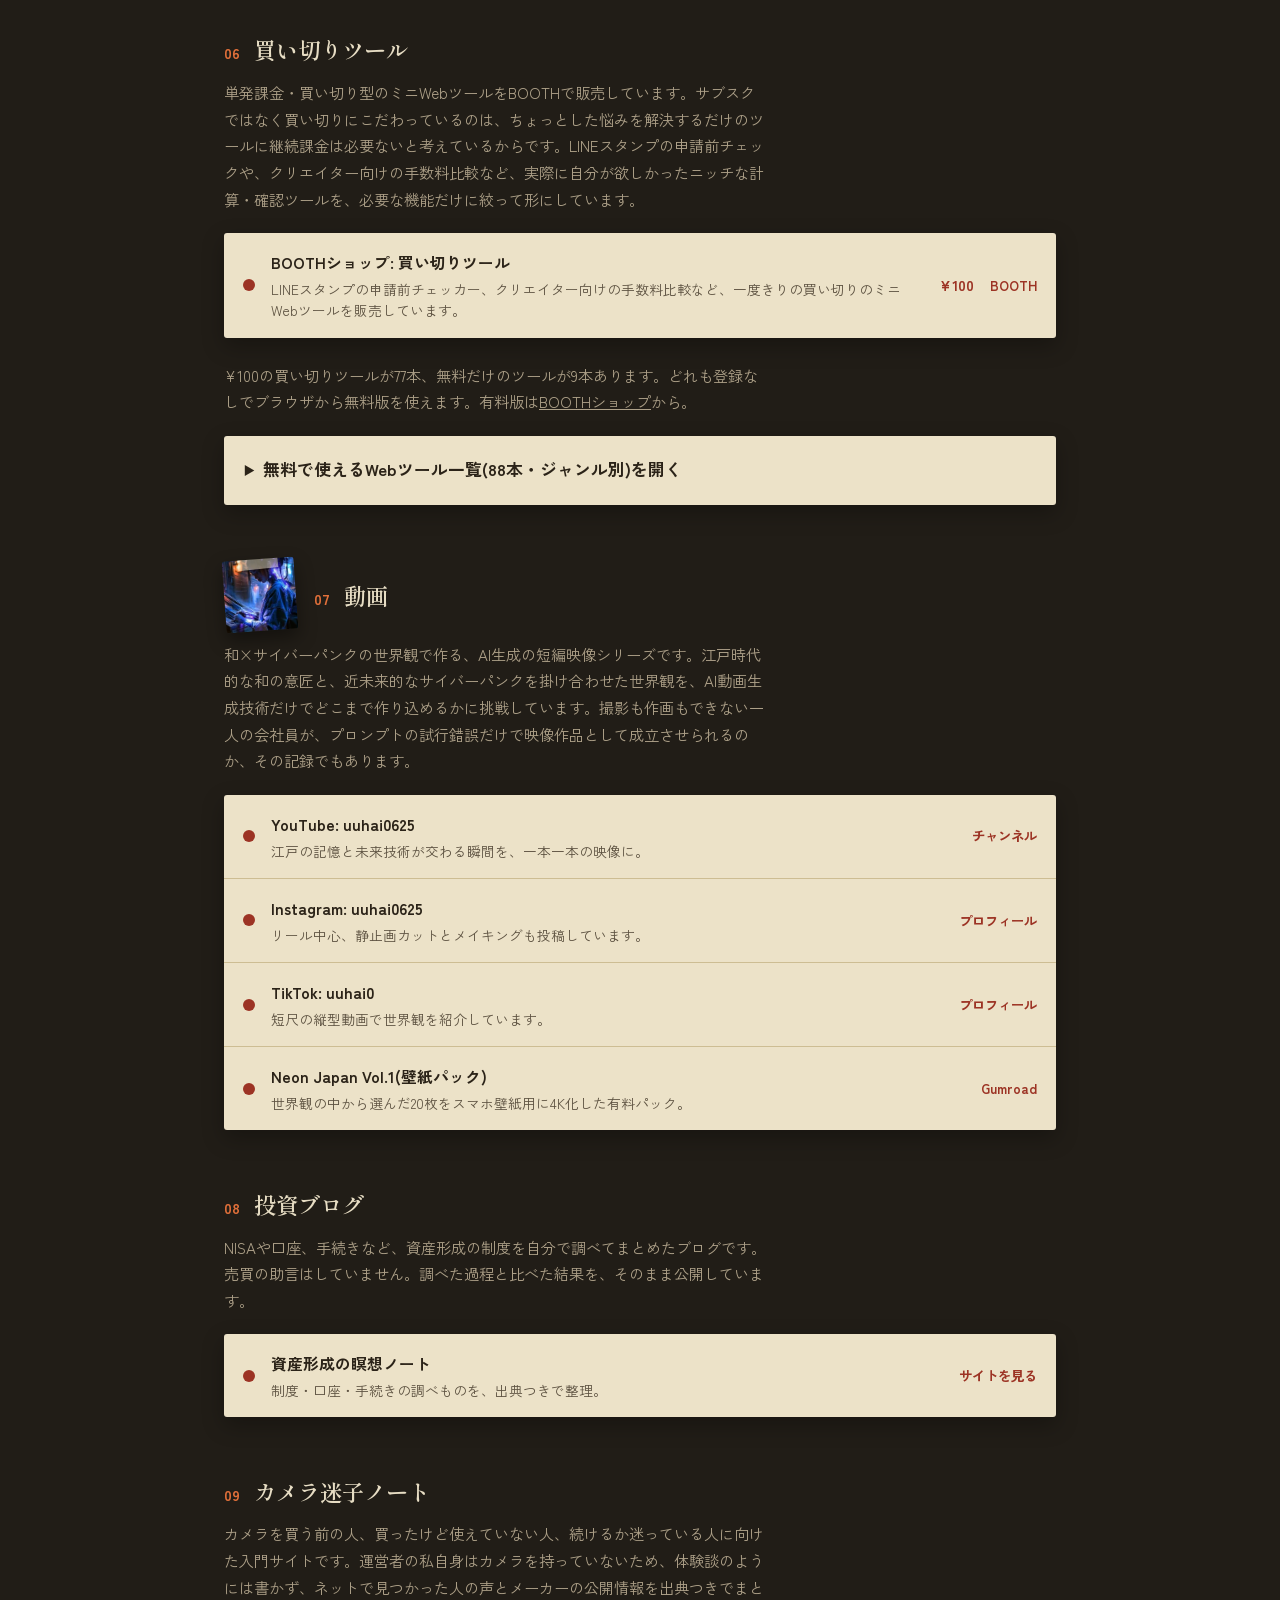
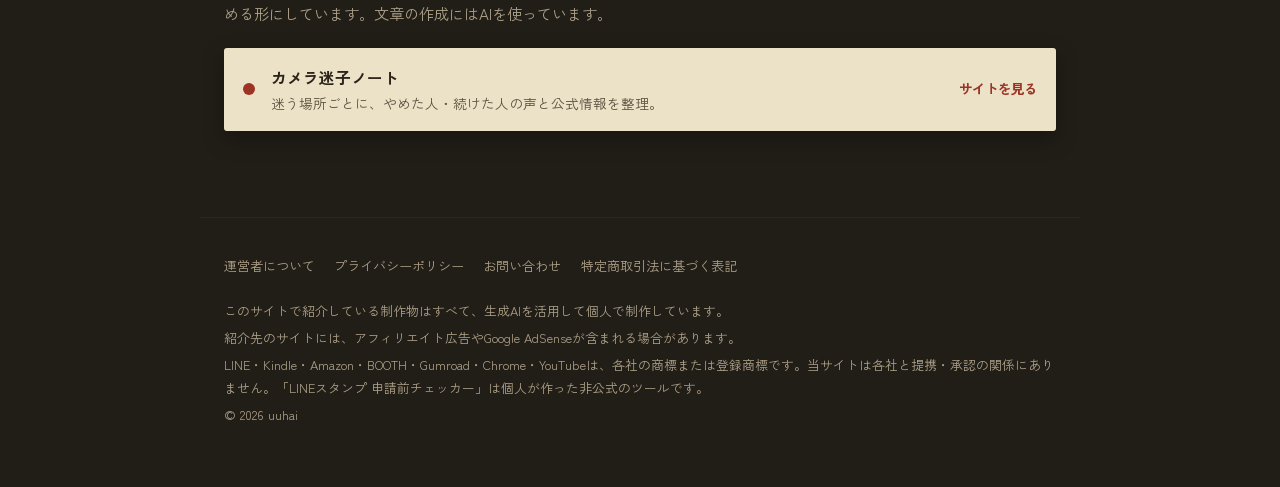
==== commit 7a454403: "Tidy portal: shorten LINE list to 26-character summary, add free web apps, update counts Co-Authored" ====
--- a/index.html
+++ b/index.html
@@ -190,7 +190,7 @@
         <h2>LINEスタンプ</h2>
       </span>
     </div>
-    <p class="lead">AIでキャラを作って、LINEスタンプとして売れるのかを試しています。毒舌サラリーマンの「くたお」から始めて、今は14キャラ。キャラごとにあえて方向性を変えていて、一部は絵文字・着せかえも販売中です。目的は売上より、「AIでキャラを一から立ち上げて、ブランドとして成立させられるか」を確かめることです。</p>
+    <p class="lead">AIでキャラを作って、LINEスタンプとして売れるのかを試しています。毒舌サラリーマンの「くたお」から始めて、今は26キャラ。キャラごとにあえて方向性を変えていて、一部は絵文字・着せかえも販売中です。目的は売上より、「AIでキャラを一から立ち上げて、ブランドとして成立させられるか」を確かめることです。</p>
     <div class="sheet">
       <a class="row" href="https://store.line.me/stickershop/author/6489609/ja" target="_blank" rel="noopener">
         <span class="row-avatar">
@@ -203,17 +203,6 @@
         </span>
         <span class="row-status">LINE STOREで見る</span>
       </a>
-      <a class="row" href="https://store.line.me/stickershop/product/36392506/ja" target="_blank" rel="noopener">
-        <span class="row-avatar">
-          <img src="images/tasogare.webp" alt="" width="128" height="128" loading="lazy" decoding="async">
-          <span class="stamp stamp--live" aria-hidden="true"></span>
-        </span>
-        <span class="row-body">
-          <span class="row-title">たそがれ</span>
-          <span class="row-desc">達観した無気力系のボロボロ幽霊。</span>
-        </span>
-        <span class="row-status">LINE STOREで見る</span>
-      </a>
       <a class="row" href="https://store.line.me/stickershop/product/36401193/ja" target="_blank" rel="noopener">
         <span class="row-avatar">
           <img src="images/zubizuba.webp" alt="" width="128" height="128" loading="lazy" decoding="async">
@@ -225,116 +214,6 @@
         </span>
         <span class="row-status">LINE STOREで見る</span>
       </a>
-      <a class="row" href="https://store.line.me/stickershop/product/36428178/ja" target="_blank" rel="noopener">
-        <span class="row-avatar">
-          <img src="images/murineko.webp" alt="" width="128" height="128" loading="lazy" decoding="async">
-          <span class="stamp stamp--live" aria-hidden="true"></span>
-        </span>
-        <span class="row-body">
-          <span class="row-title">ムリ猫</span>
-          <span class="row-desc">誘いを一瞬で断る猫。✕ポーズが目印。</span>
-        </span>
-        <span class="row-status">LINE STOREで見る</span>
-      </a>
-      <a class="row" href="https://store.line.me/stickershop/product/36574890/ja" target="_blank" rel="noopener">
-        <span class="row-avatar">
-          <img src="images/azatoi.webp" alt="" width="128" height="128" loading="lazy" decoding="async">
-          <span class="stamp stamp--live" aria-hidden="true"></span>
-        </span>
-        <span class="row-body">
-          <span class="row-title">アザトイ</span>
-          <span class="row-desc">からかい専門のアザラシ。決め台詞は「それな(笑)」。</span>
-        </span>
-        <span class="row-status">LINE STOREで見る</span>
-      </a>
-      <a class="row" href="https://store.line.me/stickershop/product/37232119/ja" target="_blank" rel="noopener">
-        <span class="row-avatar">
-          <img src="images/gomakawa.webp" alt="" width="128" height="128" loading="lazy" decoding="async">
-          <span class="stamp stamp--live" aria-hidden="true"></span>
-        </span>
-        <span class="row-body">
-          <span class="row-title">ゴマカワ</span>
-          <span class="row-desc">見え透いた言い訳ばかりのカワウソ。「今からやる(大嘘)」。</span>
-        </span>
-        <span class="row-status">LINE STOREで見る</span>
-      </a>
-      <a class="row" href="https://store.line.me/stickershop/product/37232372/ja" target="_blank" rel="noopener">
-        <span class="row-avatar">
-          <img src="images/hamukama.webp" alt="" width="128" height="128" loading="lazy" decoding="async">
-          <span class="stamp stamp--live" aria-hidden="true"></span>
-        </span>
-        <span class="row-body">
-          <span class="row-title">ハムカマ</span>
-          <span class="row-desc">構ってほしくてたまらないハムスター。「へんじまだ?」。</span>
-        </span>
-        <span class="row-status">LINE STOREで見る</span>
-      </a>
-      <a class="row" href="https://store.line.me/stickershop/product/37240053/ja" target="_blank" rel="noopener">
-        <span class="row-avatar">
-          <img src="images/atsugori.webp" alt="" width="128" height="128" loading="lazy" decoding="async">
-          <span class="stamp stamp--live" aria-hidden="true"></span>
-        </span>
-        <span class="row-body">
-          <span class="row-title">アツゴリ</span>
-          <span class="row-desc">完璧な敬語で詰めてくるゴリラ。「お手すきの際に(今すぐ)」。</span>
-        </span>
-        <span class="row-status">LINE STOREで見る</span>
-      </a>
-      <a class="row" href="https://store.line.me/stickershop/product/37404262/ja" target="_blank" rel="noopener">
-        <span class="row-avatar">
-          <img src="images/hantei-penguin.webp" alt="" width="128" height="128" loading="lazy" decoding="async">
-          <span class="stamp stamp--live" aria-hidden="true"></span>
-        </span>
-        <span class="row-body">
-          <span class="row-title">判定ペンギン</span>
-          <span class="row-desc">頼まれてもいないのに判決を出す裁判官ペンギン。「既読無視は有罪です」。</span>
-        </span>
-        <span class="row-status">LINE STOREで見る</span>
-      </a>
-      <a class="row" href="https://store.line.me/stickershop/product/37430062/ja" target="_blank" rel="noopener">
-        <span class="row-avatar">
-          <img src="images/doyaupa.webp" alt="" width="128" height="128" loading="lazy" decoding="async">
-          <span class="stamp stamp--live" aria-hidden="true"></span>
-        </span>
-        <span class="row-body">
-          <span class="row-title">ドヤウパ</span>
-          <span class="row-desc">いつでも自分をほめるナルシストなウーパールーパー。「さすが私」。</span>
-        </span>
-        <span class="row-status">LINE STOREで見る</span>
-      </a>
-      <a class="row" href="https://store.line.me/stickershop/product/37435636/ja" target="_blank" rel="noopener">
-        <span class="row-avatar">
-          <img src="images/jitoshin.webp" alt="" width="128" height="128" loading="lazy" decoding="async">
-          <span class="stamp stamp--live" aria-hidden="true"></span>
-        </span>
-        <span class="row-body">
-          <span class="row-title">ジトシン</span>
-          <span class="row-desc">やる気なさそうな顔で、彼氏への甘えを書類の言葉で出すゆるキャラ。「却下は受け付けません」。</span>
-        </span>
-        <span class="row-status">LINE STOREで見る</span>
-      </a>
-      <a class="row" href="https://store.line.me/stickershop/product/37401081/ja" target="_blank" rel="noopener">
-        <span class="row-avatar">
-          <img src="images/ottoinko.webp" alt="" width="128" height="128" loading="lazy" decoding="async">
-          <span class="stamp stamp--live" aria-hidden="true"></span>
-        </span>
-        <span class="row-body">
-          <span class="row-title">オットインコ</span>
-          <span class="row-desc">なんでもない日常をスポーツ実況のノリで中継する水色インコ。「おーっと!これは予想外!」。</span>
-        </span>
-        <span class="row-status">LINE STOREで見る</span>
-      </a>
-      <a class="row" href="https://store.line.me/stickershop/product/37418405/ja" target="_blank" rel="noopener">
-        <span class="row-avatar">
-          <img src="images/honjitsu-kaiken.webp" alt="" width="128" height="128" loading="lazy" decoding="async">
-          <span class="stamp stamp--live" aria-hidden="true"></span>
-        </span>
-        <span class="row-body">
-          <span class="row-title">ホンジツ会見</span>
-          <span class="row-desc">金屏風の前で真顔のまま、毎日の返事を婚約会見の口調でご報告するおじさん。</span>
-        </span>
-        <span class="row-status">LINE STOREで見る</span>
-      </a>
       <a class="row" href="https://store.line.me/stickershop/product/37503154/ja" target="_blank" rel="noopener">
         <span class="row-avatar">
           <img src="images/doguhani.webp" alt="" width="128" height="128" loading="lazy" decoding="async">
@@ -346,6 +225,14 @@
         </span>
         <span class="row-status">LINE STOREで見る</span>
       </a>
+      <a class="row" href="https://store.line.me/stickershop/author/6489609/ja" target="_blank" rel="noopener">
+        <span class="stamp stamp--live" aria-hidden="true"></span>
+        <span class="row-body">
+          <span class="row-title">全26キャラの一覧</span>
+          <span class="row-desc">判定ペンギン・オットインコ・ヌイウオ・深海へんじ図鑑など、販売中のスタンプはLINE STOREの作者ページにまとめて並んでいます。</span>
+        </span>
+        <span class="row-status">すべて見る</span>
+      </a>
       <a class="row" href="https://store.line.me/themeshop/author/12611064/ja" target="_blank" rel="noopener">
         <span class="row-avatar">
           <img src="images/kisekae.webp" alt="" width="128" height="128" loading="lazy" decoding="async">
@@ -353,7 +240,7 @@
         </span>
         <span class="row-body">
           <span class="row-title">着せかえ</span>
-          <span class="row-desc">ズビズバ・アザトイ・ムリ猫の3つを販売中。絵文字はくたお・ズビズバ・アザトイ・ムリ猫・アツゴリ・たそがれ・判定ペンギン・ドヤウパ・ジトシン・オットインコなどが販売中です。ほかのキャラの分は審査中です。</span>
+          <span class="row-desc">ズビズバ・アザトイ・ムリ猫の3つを販売中。絵文字は13キャラ分が販売中です。</span>
         </span>
         <span class="row-status">LINE STOREで見る</span>
       </a>
@@ -388,13 +275,13 @@
         <h2>絵本(Amazon KDP)</h2>
       </span>
     </div>
-    <p class="lead">AI生成イラストで作る子ども向け絵本シリーズ。これまでに5巻を刊行し(日本語版・英語版あり)、6巻目を制作中です。イラストの生成から文章、Kindleでの個人出版まで、外注せず一人で完結させるチャレンジとして始めました。子どもが読んでも分かりやすい、優しい物語になるように意識していて、AIならではの絵の揺れをどう抑えるかも毎巻の課題です。</p>
+    <p class="lead">AI生成イラストで作る子ども向け絵本シリーズ。これまでに8巻を刊行し(日本語版・英語版あり)、9巻目を準備中です。イラストの生成から文章、Kindleでの個人出版まで、外注せず一人で完結させるチャレンジとして始めました。子どもが読んでも分かりやすい、優しい物語になるように意識していて、AIならではの絵の揺れをどう抑えるかも毎巻の課題です。</p>
     <div class="sheet">
       <a class="row" href="https://www.amazon.co.jp/stores/uuhai/author/B0HDM4SZH3" target="_blank" rel="noopener">
         <span class="stamp stamp--live" aria-hidden="true"></span>
         <span class="row-body">
           <span class="row-title">uuhai 著者ページ</span>
-          <span class="row-desc">「われた いしの、ひみつ」「たねの、やくそく」ほか全5巻(日本語版・英語版)を、Kindleで販売中。著者ページでまとめて確認できます。</span>
+          <span class="row-desc">「われた いしの、ひみつ」「たねの、やくそく」ほか全8巻(日本語版・英語版)を、Kindleで販売中。著者ページでまとめて確認できます。</span>
         </span>
         <span class="row-status">著者ページ</span>
       </a>
@@ -409,7 +296,7 @@
         <h2>実用計算ツール</h2>
       </span>
     </div>
-    <p class="lead">冠婚葬祭の相場から、仕事・副業のちょっと面倒な計算まで、無料で使える計算ツールです。冠婚葬祭のお金は「相場ノート」、副業の経費やふるさと納税は「AI副業そろばん」、会社員の仕事と暮らしの計算は「uuhai計算帳」と分けています。登録も課金もなしで、数字だけ確かめて閉じられる使い方を想定しています。</p>
+    <p class="lead">冠婚葬祭の相場から、仕事・副業のちょっと面倒な計算まで、無料で使える計算ツールです。冠婚葬祭のお金は「相場ノート」、副業の経費やふるさと納税は「AI副業そろばん」、会社員の仕事と暮らしの計算は「uuhai計算帳」と分けています。同人誌の入稿前チェックや、当番・集金のとりまとめに使える無料のWebアプリもあります。登録も課金もなしで、数字だけ確かめて閉じられる使い方を想定しています。</p>
     <div class="sheet">
       <a class="row" href="https://uuhai0625.github.io/life-event-calculators/" target="_blank" rel="noopener">
         <span class="stamp stamp--live" aria-hidden="true"></span>
@@ -434,6 +321,30 @@
           <span class="row-desc">フレックスの残り時間、残業の月末見込みなど、会社員の面倒な計算を1ページ1機能で。入力した数字は外に送りません。</span>
         </span>
         <span class="row-status">サイトを見る</span>
+      </a>
+      <a class="row" href="https://uuhai0625.github.io/nyuko-checker/" target="_blank" rel="noopener">
+        <span class="stamp stamp--live" aria-hidden="true"></span>
+        <span class="row-body">
+          <span class="row-title">入稿まえチェッカー</span>
+          <span class="row-desc">同人誌の原稿データを、印刷所に出す前にブラウザだけでチェック。ファイルは外に送りません。</span>
+        </span>
+        <span class="row-status">ツールを見る</span>
+      </a>
+      <a class="row" href="https://touban-atsume.uuhai0625.workers.dev/" target="_blank" rel="noopener">
+        <span class="stamp stamp--live" aria-hidden="true"></span>
+        <span class="row-body">
+          <span class="row-title">当番あつめ</span>
+          <span class="row-desc">PTAや部活の当番を、URLを配ってみんなに都合を入れてもらう形で集める無料アプリ。</span>
+        </span>
+        <span class="row-status">アプリを見る</span>
+      </a>
+      <a class="row" href="https://shuukin-atsume.uuhai0625.workers.dev/" target="_blank" rel="noopener">
+        <span class="stamp stamp--live" aria-hidden="true"></span>
+        <span class="row-body">
+          <span class="row-title">集金あつめ</span>
+          <span class="row-desc">子ども会などの集金で、誰が払ったかを班長と係の二段で記録する無料アプリ。</span>
+        </span>
+        <span class="row-status">アプリを見る</span>
       </a>
     </div>
   </section>
@@ -506,7 +417,7 @@
         <span class="row-status">BOOTH</span>
       </a>
     </div>
-    <p class="lead" style="margin-top:1.5rem;">¥100の買い切りツールが61本、無料だけのツールが9本あります。どれも登録なしでブラウザから無料版を使えます。有料版は<a href="https://uuhai0625.booth.pm/" target="_blank" rel="noopener">BOOTHショップ</a>から。</p>
+    <p class="lead" style="margin-top:1.5rem;">¥100の買い切りツールが77本、無料だけのツールが9本あります。どれも登録なしでブラウザから無料版を使えます。有料版は<a href="https://uuhai0625.booth.pm/" target="_blank" rel="noopener">BOOTHショップ</a>から。</p>
     <details class="tool-index" id="free-tools">
       <summary class="tool-index-title">無料で使えるWebツール一覧(88本・ジャンル別)を開く</summary>
       <h4>同人誌・即売会</h4>
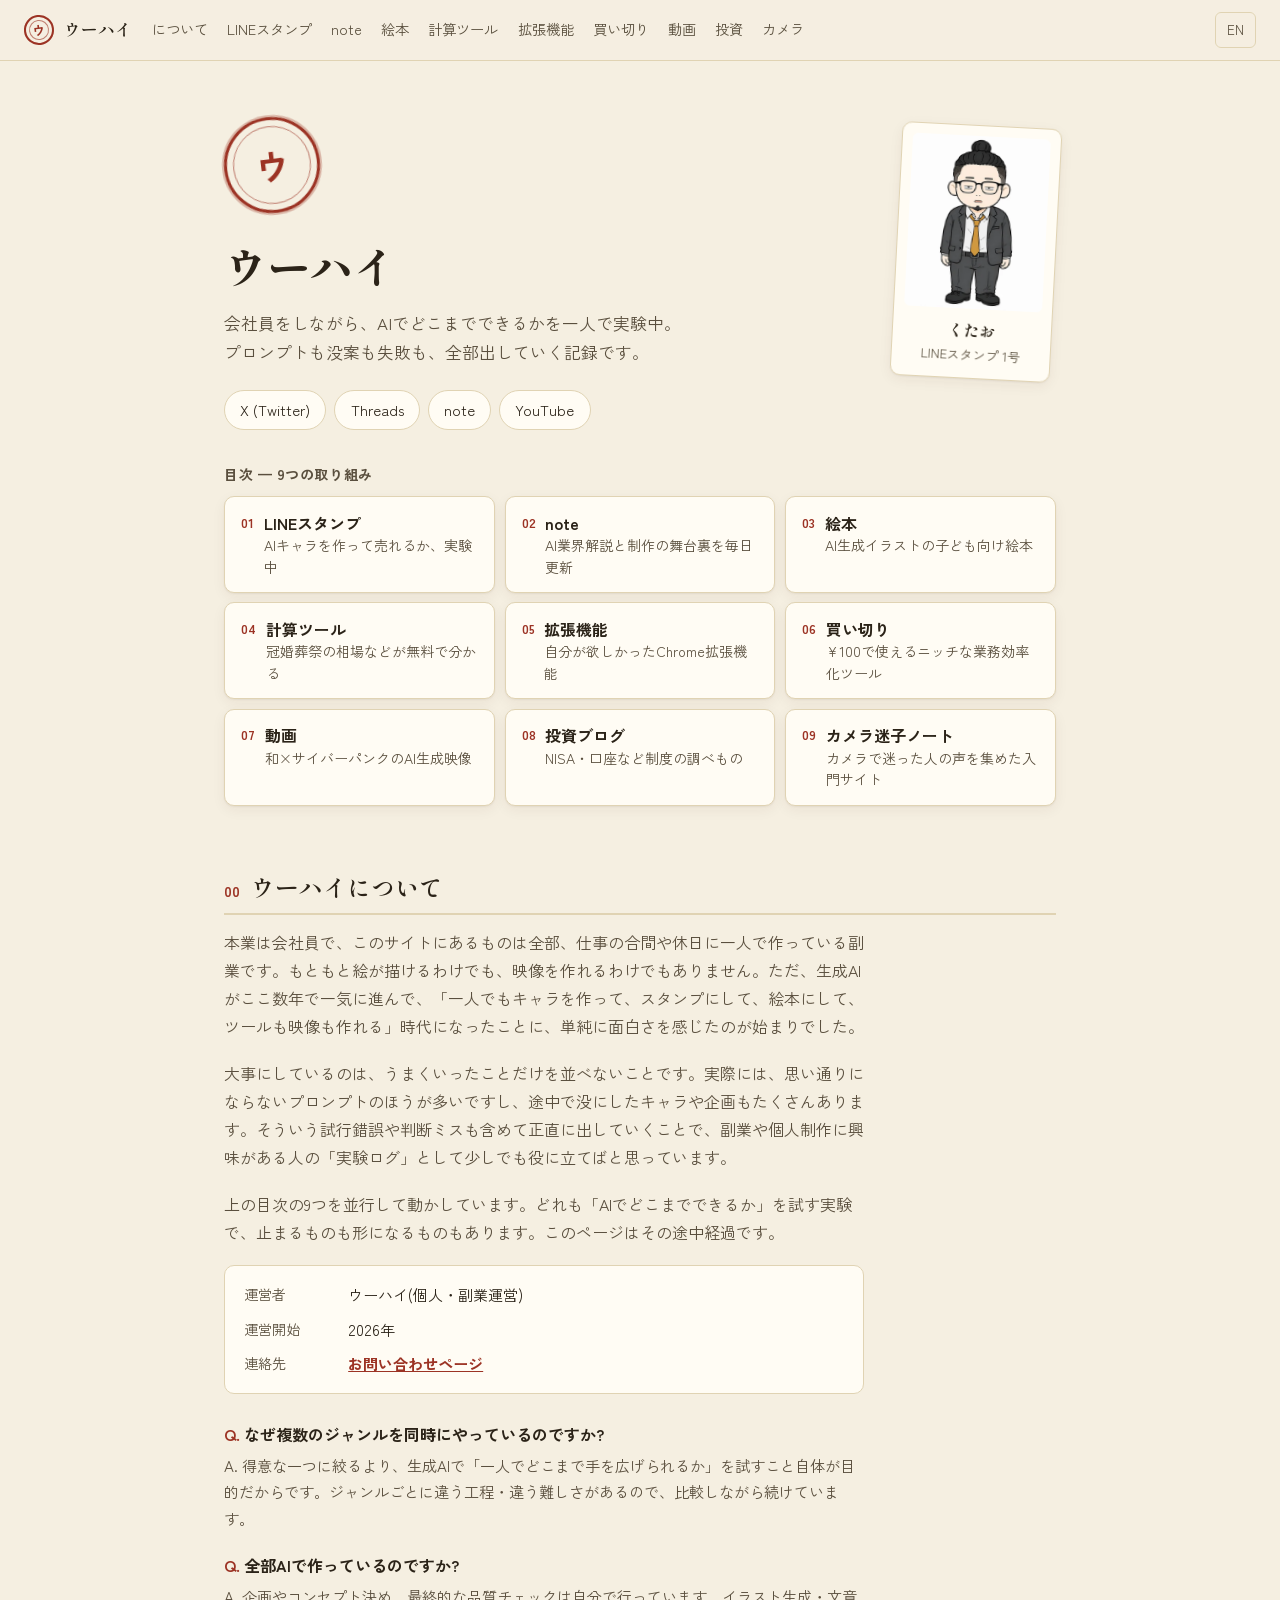
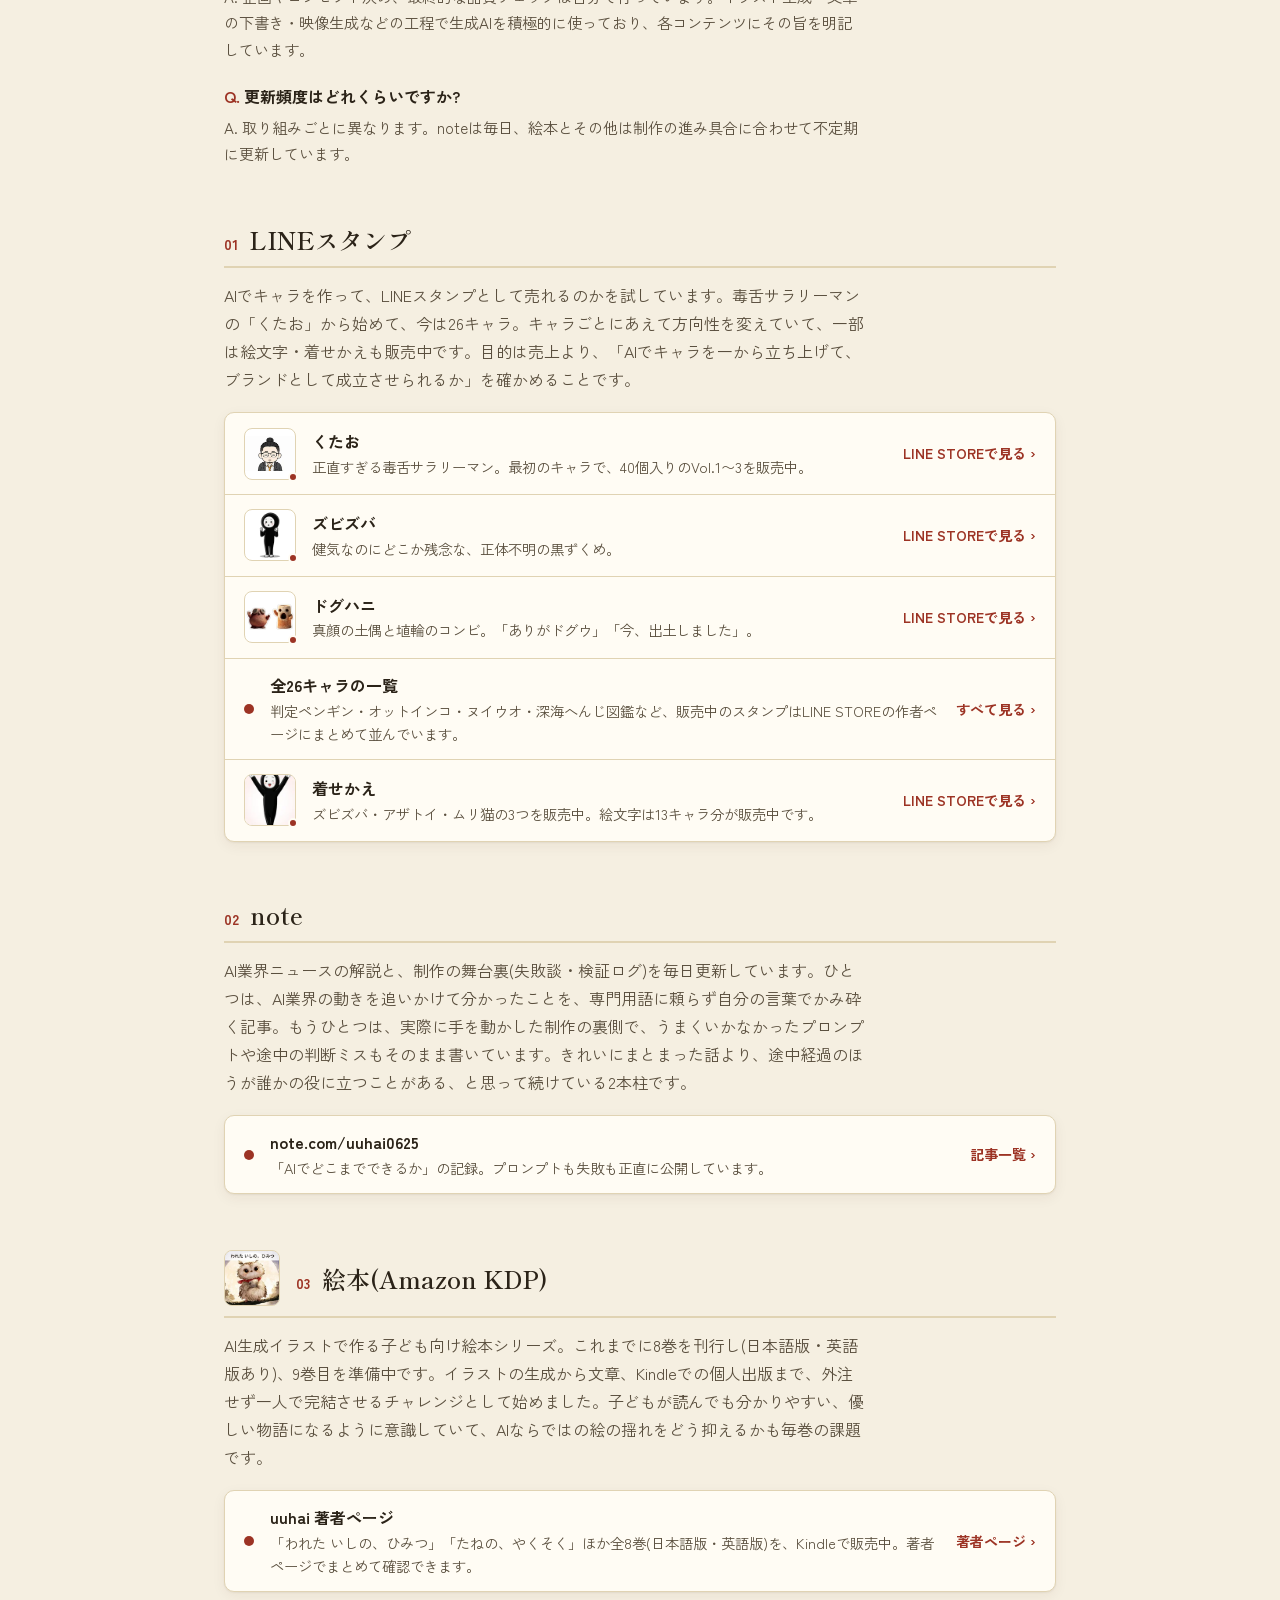
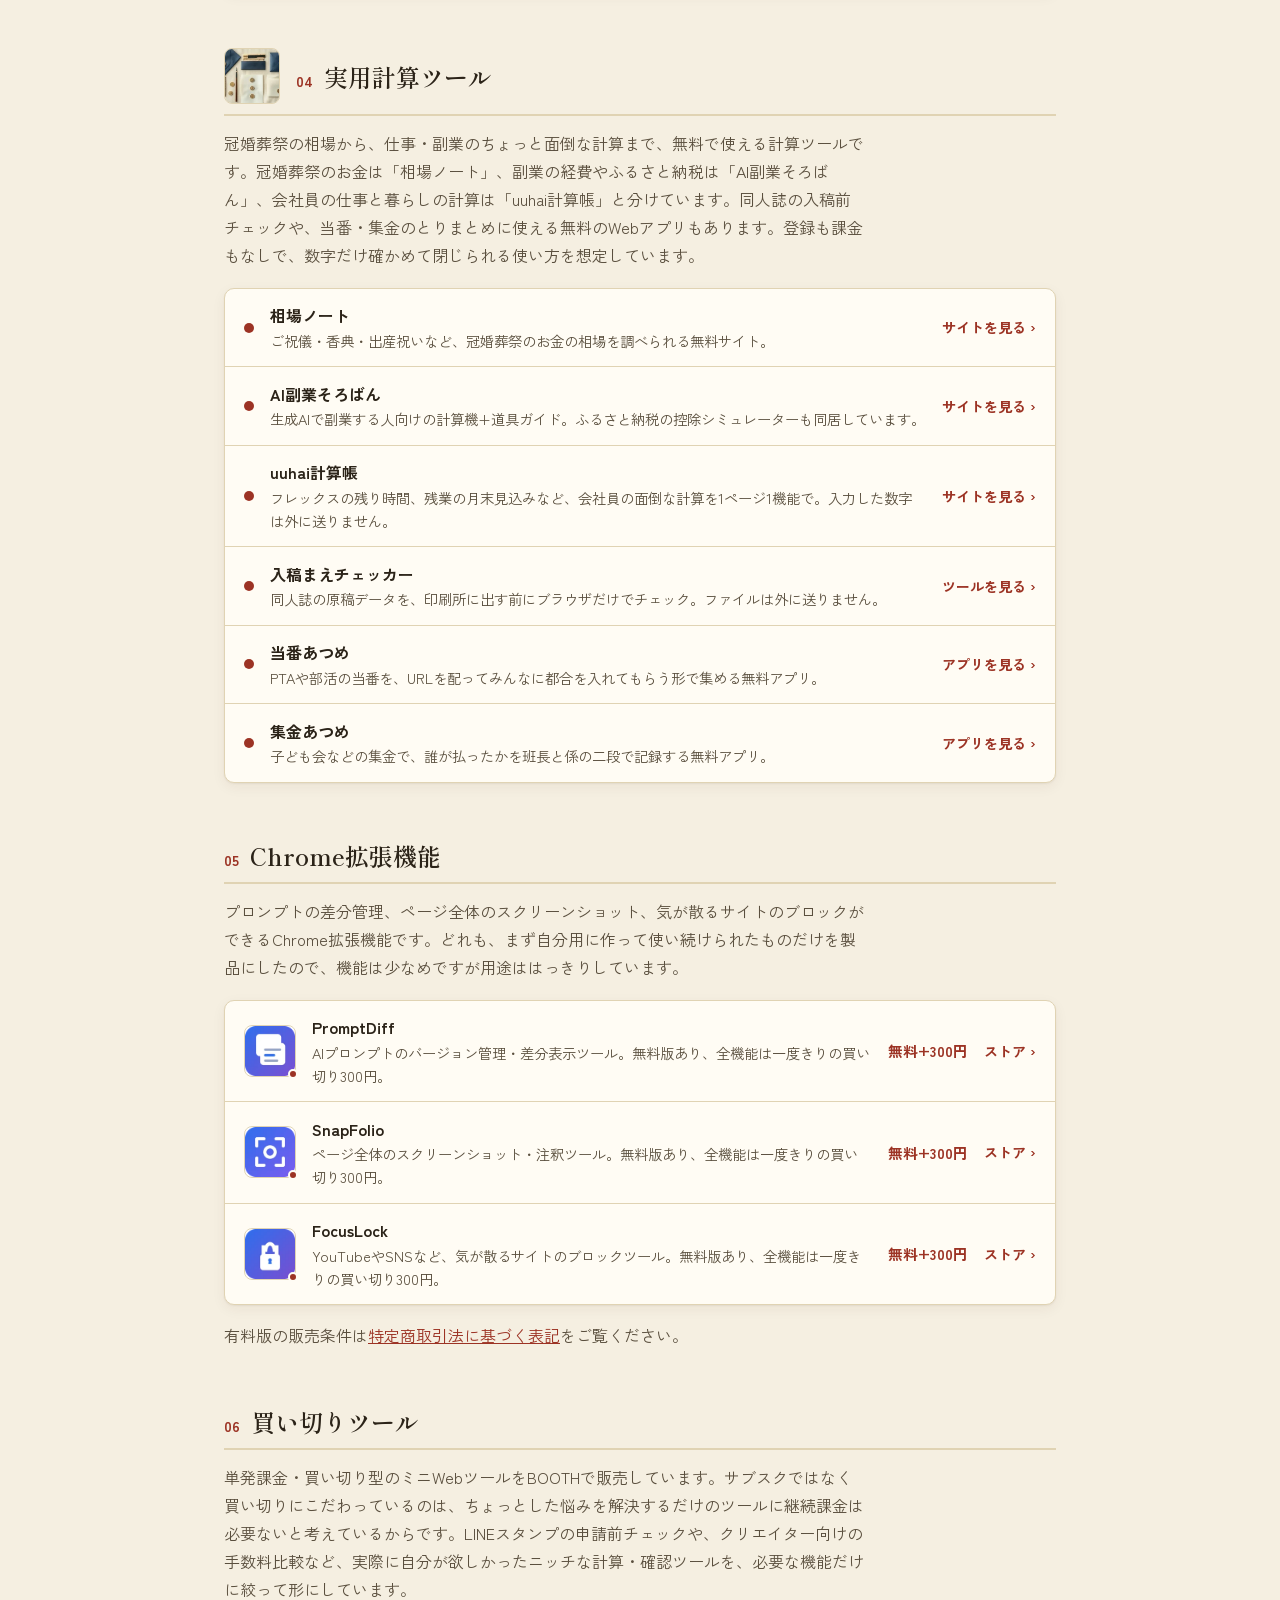
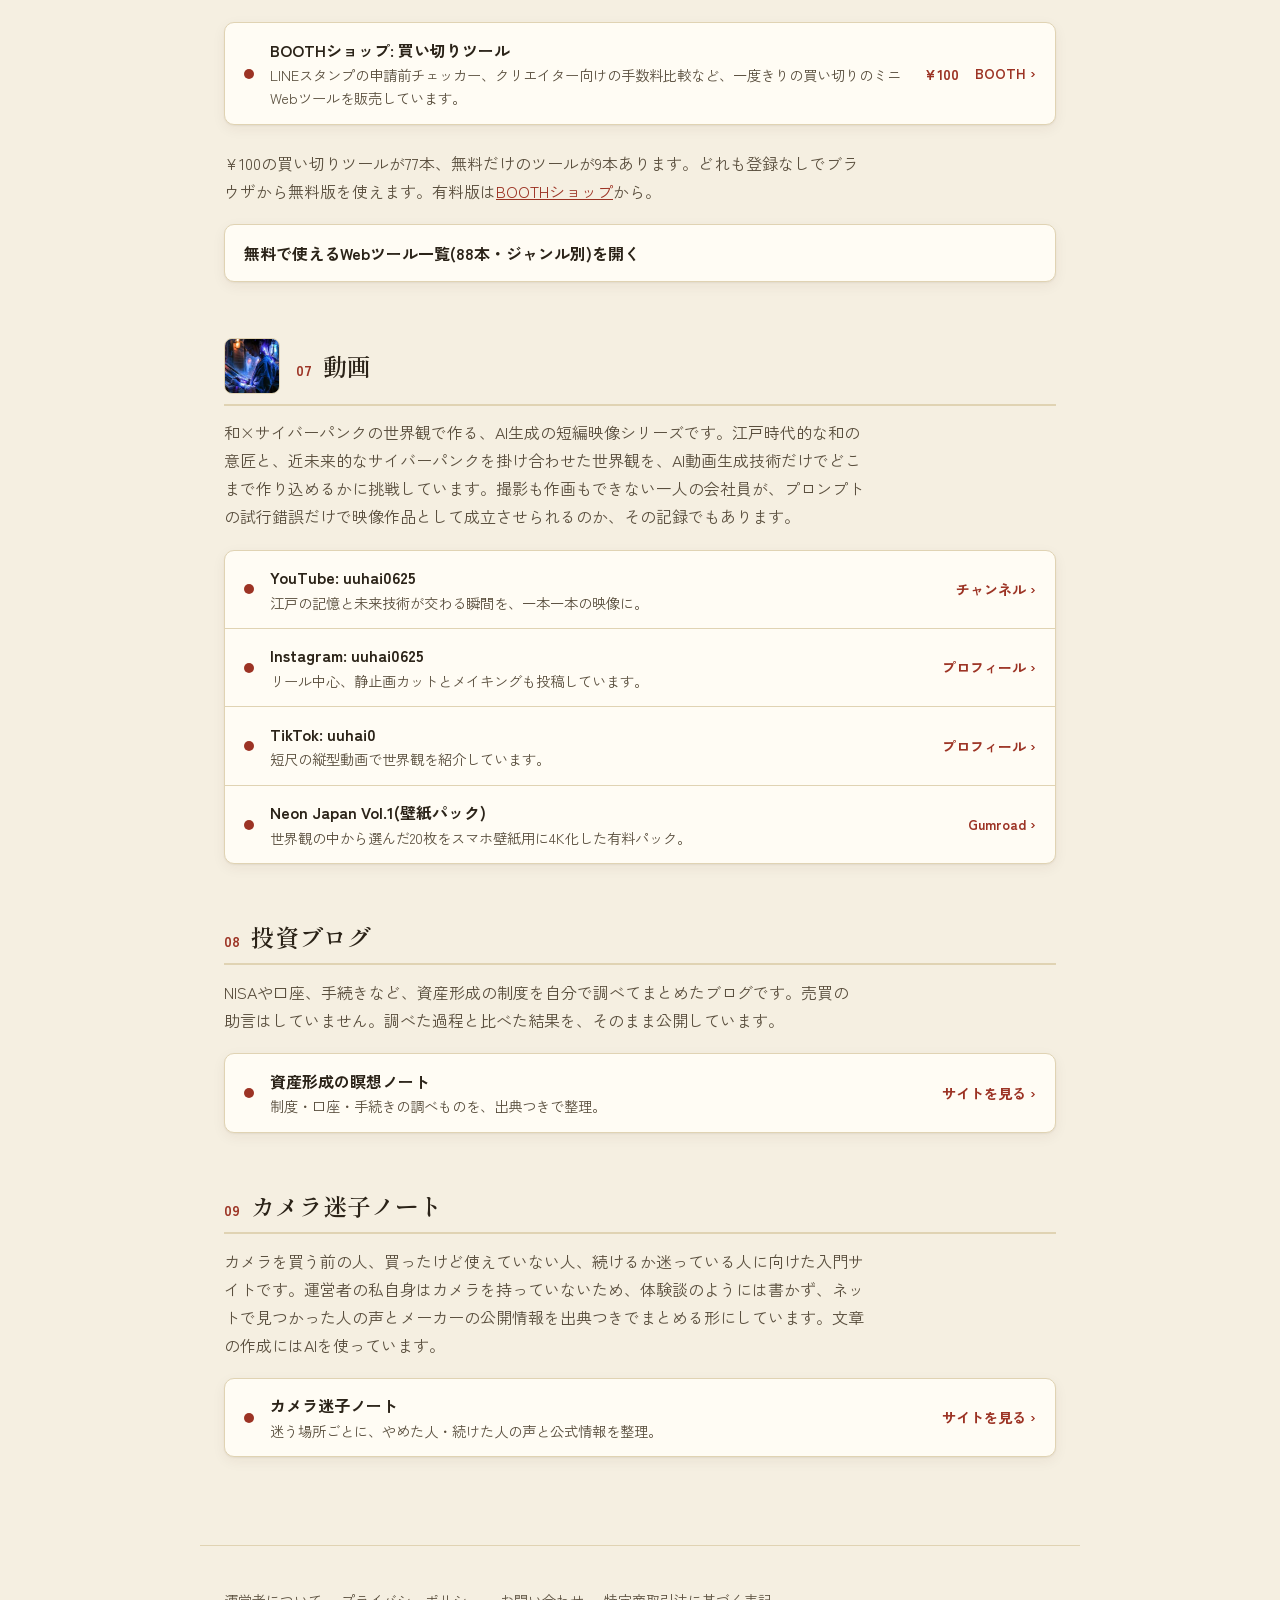
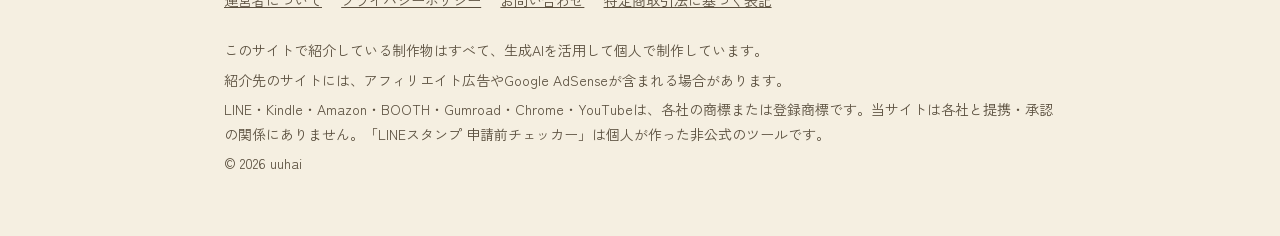
==== commit ce40fa96: "Redesign: light paper by default with dark via prefers-color-scheme, 16px body, 56px rows, category " ====
--- a/index.html
+++ b/index.html
@@ -47,7 +47,7 @@
 <!-- Mincho is subset to heading characters only (kana + ASCII + heading kanji). If a new heading uses a kanji not in this list it falls back to the system serif; regenerate this URL. -->
 <link href="https://fonts.googleapis.com/css2?family=Shippori+Mincho:wght@600;800&amp;display=swap&amp;text=%20%21%22%23%24%25%26%27%28%29%2A%2B%2C-.%2F0123456789%3A%3B%3C%3D%3E%3F%40ABCDEFGHIJKLMNOPQRSTUVWXYZ%5B%5C%5D%5E_%60abcdefghijklmnopqrstuvwxyz%7B%7C%7D~%E2%80%A6%E3%80%81%E3%80%82%E3%80%8C%E3%80%8D%E3%80%8E%E3%80%8F%E3%80%9C%E3%81%81%E3%81%82%E3%81%83%E3%81%84%E3%81%85%E3%81%86%E3%81%87%E3%81%88%E3%81%89%E3%81%8A%E3%81%8B%E3%81%8C%E3%81%8D%E3%81%8E%E3%81%8F%E3%81%90%E3%81%91%E3%81%92%E3%81%93%E3%81%94%E3%81%95%E3%81%96%E3%81%97%E3%81%98%E3%81%99%E3%81%9A%E3%81%9B%E3%81%9C%E3%81%9D%E3%81%9E%E3%81%9F%E3%81%A0%E3%81%A1%E3%81%A2%E3%81%A3%E3%81%A4%E3%81%A5%E3%81%A6%E3%81%A7%E3%81%A8%E3%81%A9%E3%81%AA%E3%81%AB%E3%81%AC%E3%81%AD%E3%81%AE%E3%81%AF%E3%81%B0%E3%81%B1%E3%81%B2%E3%81%B3%E3%81%B4%E3%81%B5%E3%81%B6%E3%81%B7%E3%81%B8%E3%81%B9%E3%81%BA%E3%81%BB%E3%81%BC%E3%81%BD%E3%81%BE%E3%81%BF%E3%82%80%E3%82%81%E3%82%82%E3%82%83%E3%82%84%E3%82%85%E3%82%86%E3%82%87%E3%82%88%E3%82%89%E3%82%8A%E3%82%8B%E3%82%8C%E3%82%8D%E3%82%8E%E3%82%8F%E3%82%90%E3%82%91%E3%82%92%E3%82%93%E3%82%94%E3%82%95%E3%82%96%E3%82%A1%E3%82%A2%E3%82%A3%E3%82%A4%E3%82%A5%E3%82%A6%E3%82%A7%E3%82%A8%E3%82%A9%E3%82%AA%E3%82%AB%E3%82%AC%E3%82%AD%E3%82%AE%E3%82%AF%E3%82%B0%E3%82%B1%E3%82%B2%E3%82%B3%E3%82%B4%E3%82%B5%E3%82%B6%E3%82%B7%E3%82%B8%E3%82%B9%E3%82%BA%E3%82%BB%E3%82%BC%E3%82%BD%E3%82%BE%E3%82%BF%E3%83%80%E3%83%81%E3%83%82%E3%83%83%E3%83%84%E3%83%85%E3%83%86%E3%83%87%E3%83%88%E3%83%89%E3%83%8A%E3%83%8B%E3%83%8C%E3%83%8D%E3%83%8E%E3%83%8F%E3%83%90%E3%83%91%E3%83%92%E3%83%93%E3%83%94%E3%83%95%E3%83%96%E3%83%97%E3%83%98%E3%83%99%E3%83%9A%E3%83%9B%E3%83%9C%E3%83%9D%E3%83%9E%E3%83%9F%E3%83%A0%E3%83%A1%E3%83%A2%E3%83%A3%E3%83%A4%E3%83%A5%E3%83%A6%E3%83%A7%E3%83%A8%E3%83%A9%E3%83%AA%E3%83%AB%E3%83%AC%E3%83%AD%E3%83%AE%E3%83%AF%E3%83%B0%E3%83%B1%E3%83%B2%E3%83%B3%E3%83%B4%E3%83%B5%E3%83%B6%E3%83%B7%E3%83%B8%E3%83%B9%E3%83%BA%E3%83%BB%E3%83%BC%E4%BA%8B%E4%BA%BA%E4%BD%9C%E4%BF%A1%E5%80%8B%E5%85%8D%E5%88%87%E5%8B%95%E5%8F%96%E5%90%88%E5%91%8A%E5%95%8F%E5%A0%B1%E5%A4%89%E5%A4%96%E5%AD%90%E5%AE%9F%E5%BA%83%E5%BC%B5%E6%83%85%E6%89%B1%E6%8A%95%E6%8B%A1%E6%97%A7%E6%9B%B4%E6%9C%AC%E6%9E%90%E6%A8%A9%E6%A9%9F%E7%94%A8%E7%94%BB%E7%AE%97%E7%B5%A1%E7%B5%B5%E8%83%BD%E8%91%97%E8%A7%A3%E8%A8%88%E8%B2%AC%E8%B2%B7%E8%B3%87%E8%BF%B7%E9%80%81%E9%80%A3%E9%83%A8%E9%85%8D%E9%A0%85" rel="stylesheet">
 <link href="https://fonts.googleapis.com/css2?family=Zen+Kaku+Gothic+New:wght@400;700&amp;display=swap" rel="stylesheet">
-<link rel="stylesheet" href="style.css">
+<link rel="stylesheet" href="style.css?v=20261129">
 <link rel="icon" href="/favicon.png" type="image/png" sizes="192x192">
 <script type="application/ld+json">
 {"@context": "https://schema.org", "@graph": [{"@type": "WebSite", "@id": "https://uuhai0625.github.io/#website", "name": "ウーハイ", "alternateName": "uuhai0625", "url": "https://uuhai0625.github.io/", "inLanguage": "ja", "publisher": {"@id": "https://uuhai0625.github.io/#person"}}, {"@type": "Person", "@id": "https://uuhai0625.github.io/#person", "name": "ウーハイ", "alternateName": ["uuhai", "uuhai0625"], "url": "https://uuhai0625.github.io/", "sameAs": ["https://x.com/uuhai0625", "https://www.threads.com/@uuhai0625", "https://note.com/uuhai0625", "https://www.youtube.com/@uuhai0625"]}]}
--- a/style.css
+++ b/style.css
@@ -1,22 +1,69 @@
+/* 2026-11-29 redesign: light paper by default (NN/g: light text is easier for most readers),
+   dark when the OS asks for it. Body 16px / line-height 1.75 (Digital Agency design system),
+   rows at least 56px tall (WCAG 2.5.5 / HIG 44pt / Material 48dp). Hanko seal + Mincho headings kept as the brand. */
 :root {
-  --desk: #211d17;
-  --desk-raised: #29241d;
-  --paper: #ece2c8;
-  --paper-line: #cdbd93;
-  --ink: #2b2318;
-  --ink-dim: #5c5140;
-  --text: #e7ddc4;
-  --text-dim: #ada088;
+  --bg: #f5efe1;
+  --surface: #fffcf4;
+  --surface-hover: #f8eedc;
+  --line: #e0d3b3;
+  --text: #2b2318;
+  --text-dim: #5a4f3e;
   --seal: #9c3324;
-  --seal-soft: rgba(156, 51, 36, 0.14);
-  --ember: #e2703a;
+  --accent: #9c3324;
+  --focus: #9c3324;
+  --shadow: 0 1px 2px rgba(60, 40, 20, 0.06), 0 4px 14px rgba(60, 40, 20, 0.06);
+  --header-bg: rgba(245, 239, 225, 0.94);
+  --avatar-bg: #ffffff;
   --max-width: 880px;
+  --text-width: 40em;
   font-size: 100%;
+  color-scheme: light dark;
+}
+
+@media (prefers-color-scheme: dark) {
+  :root {
+    --bg: #1d1a15;
+    --surface: #27221b;
+    --surface-hover: #312a21;
+    --line: #3e362a;
+    --text: #ede5d0;
+    --text-dim: #b8ac93;
+    --seal: #e2703a;
+    --accent: #ef8a57;
+    --focus: #ef8a57;
+    --shadow: 0 1px 2px rgba(0, 0, 0, 0.3);
+    --header-bg: rgba(29, 26, 21, 0.94);
+    --avatar-bg: #f6f1e5;
+  }
 }
 
 * { box-sizing: border-box; }
 
 html { scroll-padding-top: 5rem; }
+
+body {
+  margin: 0;
+  background: var(--bg);
+  color: var(--text);
+  font-family: "Zen Kaku Gothic New", "Hiragino Kaku Gothic ProN", "Yu Gothic", sans-serif;
+  font-size: 1rem;
+  line-height: 1.75;
+  -webkit-font-smoothing: antialiased;
+  text-size-adjust: 100%;
+}
+
+h1, h2 {
+  font-family: "Shippori Mincho", "Hiragino Mincho ProN", serif;
+  color: var(--text);
+  line-height: 1.4;
+}
+
+a { color: inherit; }
+
+:focus-visible {
+  outline: 3px solid var(--focus);
+  outline-offset: 2px;
+}
 
 .skip-link {
   position: absolute;
@@ -24,109 +71,66 @@
   top: 0;
   z-index: 100;
   padding: 0.7rem 1.1rem;
-  background: var(--paper);
-  color: var(--ink);
+  background: var(--surface);
+  color: var(--text);
   font-weight: 700;
   text-decoration: none;
-  border-radius: 0 0 4px 0;
-}
-
-.skip-link:focus {
-  left: 0;
-}
+  border-radius: 0 0 6px 0;
+}
+.skip-link:focus { left: 0; }
 
 main:focus { outline: none; }
 
-body {
-  margin: 0;
-  background: var(--desk);
-  color: var(--text);
-  font-family: "Zen Kaku Gothic New", "Hiragino Kaku Gothic ProN", "Yu Gothic", sans-serif;
-  line-height: 1.75;
-  -webkit-font-smoothing: antialiased;
-}
-
-h1, h2 {
-  font-family: "Shippori Mincho", "Hiragino Mincho ProN", serif;
-  color: var(--text);
-}
-
-a { color: inherit; }
-
-:focus-visible {
-  outline: 2px solid var(--ember);
-  outline-offset: 2px;
-}
-
-/* Ember fails contrast on the light paper background, so use the darker seal red there */
-.sheet a:focus-visible,
-.about-meta a:focus-visible,
-.quicklink:focus-visible,
-.tool-index a:focus-visible,
-.tool-index summary:focus-visible {
-  outline-color: var(--seal);
-}
-
-/* The header TOC clips outlines vertically, so draw them inside the link */
-.toc a:focus-visible {
-  outline-offset: -2px;
-}
-
 /* ---------- Hanko seal mark ---------- */
 
 .seal {
-  width: 128px;
-  height: 128px;
+  width: 96px;
+  height: 96px;
   border-radius: 50%;
-  border: 3px solid var(--ember);
+  border: 3px solid var(--seal);
   display: flex;
   align-items: center;
   justify-content: center;
   position: relative;
-  margin: 0 0 1.8rem;
+  margin: 0 0 1.4rem;
   transform: rotate(-7deg);
   flex-shrink: 0;
   animation: stamp-down 0.55s cubic-bezier(0.2, 0.7, 0.3, 1) both;
 }
-
 .seal::before {
   content: "";
   position: absolute;
   inset: -5px;
-  border: 2px solid var(--ember);
+  border: 2px solid var(--seal);
   border-radius: 50%;
   opacity: 0.3;
   transform: rotate(9deg);
 }
-
 .seal::after {
   content: "";
   position: absolute;
-  inset: 7px;
-  border: 1px solid var(--ember);
+  inset: 6px;
+  border: 1px solid var(--seal);
   border-radius: 50%;
   opacity: 0.6;
 }
-
 .seal span {
   font-family: "Zen Kaku Gothic New", sans-serif;
   font-weight: 700;
-  font-size: 2.8rem;
-  color: var(--ember);
+  font-size: 2.2rem;
+  color: var(--seal);
   line-height: 1;
 }
-
 .seal--mini {
-  width: 32px;
-  height: 32px;
+  width: 30px;
+  height: 30px;
   margin: 0;
   border-width: 2px;
   animation: none;
 }
-
 .seal--mini::before { inset: -2px; }
 .seal--mini::after { inset: 3px; }
-.seal--mini span { font-size: 0.85rem; }
+.seal--mini span { font-size: 0.8rem; }
 
 @keyframes stamp-down {
   0% { transform: rotate(-7deg) scale(1.6); opacity: 0; }
@@ -134,10 +138,6 @@
   100% { transform: rotate(-7deg) scale(1); opacity: 1; }
 }
 
-@media (prefers-reduced-motion: reduce) {
-  .seal { animation: none; }
-}
-
 /* ---------- Masthead ---------- */
 
 .masthead {
@@ -146,282 +146,233 @@
   z-index: 10;
   display: flex;
   align-items: center;
-  gap: 1.5rem;
-  padding: 0.7rem 1.5rem;
-  background: rgba(33, 29, 23, 0.94);
-  backdrop-filter: blur(6px);
-  border-bottom: 1px solid rgba(156, 51, 36, 0.25);
-}
-
+  gap: 1.25rem;
+  padding: 0.5rem 1.5rem;
+  background: var(--header-bg);
+  border-bottom: 1px solid var(--line);
+}
 .masthead-brand {
   display: flex;
   align-items: center;
   gap: 0.6rem;
+  min-height: 44px;
   text-decoration: none;
   flex-shrink: 0;
 }
-
 .masthead-name {
   font-family: "Shippori Mincho", serif;
   font-size: 1.05rem;
   font-weight: 600;
 }
-
 .toc-wrap {
   position: relative;
   flex: 1;
   min-width: 0;
   overflow: hidden;
 }
-
 .toc-wrap::after {
   content: "";
   position: absolute;
   top: 0;
   right: 0;
   bottom: 0;
-  width: 34px;
-  background: linear-gradient(to right, transparent, rgba(33, 29, 23, 0.98));
+  width: 36px;
+  background: linear-gradient(to right, transparent, var(--bg) 70%);
   pointer-events: none;
-  opacity: 1;
   transition: opacity 0.15s ease;
 }
-
 .toc-wrap::before {
   content: "\203A";
   position: absolute;
   right: 2px;
   top: 50%;
   transform: translateY(-50%);
-  color: var(--ember);
+  color: var(--accent);
   font-size: 1.2rem;
   font-weight: 700;
   z-index: 1;
   pointer-events: none;
-  opacity: 1;
   transition: opacity 0.15s ease;
 }
-
 .toc-wrap--end::after,
-.toc-wrap--end::before {
-  opacity: 0;
-}
-
+.toc-wrap--end::before { opacity: 0; }
 .toc {
   display: flex;
-  gap: 1.3rem;
+  gap: 1.2rem;
   overflow-x: auto;
   scrollbar-width: none;
 }
-
 .toc::-webkit-scrollbar { display: none; }
-
 .toc a {
   display: flex;
   align-items: center;
+  min-height: 44px;
   color: var(--text-dim);
   text-decoration: none;
-  font-size: 0.86rem;
+  font-size: 0.9rem;
   white-space: nowrap;
-  padding: 0.6rem 0;
-  border-bottom: 1px solid transparent;
+  border-bottom: 2px solid transparent;
   transition: color 0.15s ease, border-color 0.15s ease;
 }
-
 .toc a:hover,
 .toc a.is-active {
   color: var(--text);
-  border-color: var(--ember);
-}
-
+  border-color: var(--accent);
+}
+.toc a:focus-visible { outline-offset: -3px; }
 .lang-switch {
   flex-shrink: 0;
+  display: inline-flex;
+  align-items: center;
+  min-height: 36px;
   color: var(--text-dim);
   text-decoration: none;
-  font-size: 0.82rem;
-  padding: 0.3rem 0.6rem;
-  border: 1px solid rgba(226, 112, 58, 0.4);
-  border-radius: 3px;
+  font-size: 0.85rem;
+  padding: 0 0.7rem;
+  border: 1px solid var(--line);
+  border-radius: 6px;
   white-space: nowrap;
-  transition: color 0.15s ease, border-color 0.15s ease;
-}
-
-.lang-switch:hover {
-  color: var(--ember);
-  border-color: var(--ember);
-}
+}
+.lang-switch:hover { color: var(--accent); border-color: var(--accent); }
 
 /* ---------- Hero ---------- */
 
 .hero {
   max-width: var(--max-width);
   margin: 0 auto;
-  padding: 4rem 1.5rem 3rem;
-  display: flex;
-  flex-direction: row;
+  padding: 3.5rem 1.5rem 2rem;
+  display: flex;
   align-items: flex-start;
   justify-content: space-between;
   gap: 2.5rem;
 }
-
 .hero-text {
   display: flex;
   flex-direction: column;
   align-items: flex-start;
   min-width: 0;
 }
+.hero h1 {
+  font-size: clamp(2rem, 5vw, 2.7rem);
+  margin: 0 0 0.8rem;
+  font-weight: 800;
+}
+.tagline {
+  color: var(--text-dim);
+  font-size: 1.05rem;
+  max-width: 30em;
+  margin: 0 0 1.4rem;
+}
+.social-links {
+  display: flex;
+  flex-wrap: wrap;
+  gap: 0.5rem;
+}
+.social-links a {
+  display: inline-flex;
+  align-items: center;
+  min-height: 40px;
+  padding: 0 0.95rem;
+  color: var(--text);
+  text-decoration: none;
+  font-size: 0.92rem;
+  background: var(--surface);
+  border: 1px solid var(--line);
+  border-radius: 999px;
+  transition: border-color 0.15s ease, color 0.15s ease;
+}
+.social-links a:hover { color: var(--accent); border-color: var(--accent); }
 
 .id-card {
-  background: var(--paper);
-  border-radius: 8px;
-  width: 168px;
-  padding: 12px 12px 14px;
-  box-shadow: 0 14px 30px rgba(0, 0, 0, 0.4);
-  transform: rotate(4deg);
-  flex-shrink: 0;
-  position: relative;
-  margin-top: 1.6rem;
-}
-
-.id-card::before {
-  content: "";
-  position: absolute;
-  top: -7px;
-  left: 50%;
-  transform: translateX(-50%);
-  width: 32px;
-  height: 12px;
-  background: var(--desk);
-  border-radius: 0 0 6px 6px;
-}
-
+  background: var(--surface);
+  border: 1px solid var(--line);
+  border-radius: 10px;
+  width: 160px;
+  padding: 10px 10px 12px;
+  box-shadow: var(--shadow);
+  transform: rotate(3deg);
+  flex-shrink: 0;
+  margin-top: 0.5rem;
+}
 .id-photo {
   aspect-ratio: 4 / 5;
   overflow: hidden;
-  border-radius: 3px;
-  border: 1px solid var(--paper-line);
-}
-
+  border-radius: 6px;
+  background: var(--avatar-bg);
+}
 .id-photo img {
   width: 100%;
   height: 100%;
   object-fit: cover;
   object-position: center 12%;
-}
-
+  display: block;
+}
 .id-name {
   font-family: "Shippori Mincho", serif;
-  color: var(--ink);
   font-weight: 700;
   font-size: 0.98rem;
-  margin: 0.6rem 0 0;
+  margin: 0.5rem 0 0;
   text-align: center;
 }
-
 .id-role {
-  color: var(--ink-dim);
-  font-size: 0.72rem;
-  margin: 0.15rem 0 0;
+  color: var(--text-dim);
+  font-size: 0.8rem;
+  margin: 0;
   text-align: center;
 }
 
-.hero h1 {
-  font-size: clamp(2.2rem, 5vw, 2.9rem);
-  margin: 0 0 1.1rem;
-  font-weight: 800;
-}
-
-.tagline {
-  color: var(--text-dim);
-  font-size: 1.02rem;
-  max-width: 30rem;
-  margin: 0 0 2rem;
-}
-
-.social-links {
-  display: flex;
-  flex-wrap: wrap;
-  gap: 1.4rem;
-}
-
-.social-links a {
-  color: var(--text);
-  text-decoration: none;
-  font-size: 0.92rem;
-  font-weight: 400;
-  border-bottom: 1px solid var(--paper-line);
-  padding-bottom: 0.1rem;
-  transition: color 0.15s ease, border-color 0.15s ease;
-}
-
-.social-links a:hover,
-.social-links a:focus-visible {
-  color: var(--ember);
-  border-color: var(--ember);
-}
-
-/* ---------- Quicklinks (table of contents) ---------- */
+/* ---------- Quicklinks (category tiles) ---------- */
 
 .quicklinks-label {
   max-width: var(--max-width);
   margin: 0 auto;
   padding: 0 1.5rem;
   color: var(--text-dim);
-  font-size: 0.78rem;
+  font-size: 0.875rem;
+  font-weight: 700;
   letter-spacing: 0.04em;
-  text-transform: uppercase;
-}
-
+}
 .quicklinks {
   max-width: var(--max-width);
-  margin: 0.7rem auto 3rem;
+  margin: 0.6rem auto 3rem;
   padding: 0 1.5rem;
   display: grid;
-  grid-template-columns: repeat(auto-fill, minmax(150px, 1fr));
-  gap: 0.8rem;
-}
-
+  grid-template-columns: repeat(3, 1fr);
+  gap: 0.6rem;
+}
 .quicklink {
-  background: var(--paper);
-  border-radius: 4px;
-  padding: 0.9rem 1rem;
+  background: var(--surface);
+  border: 1px solid var(--line);
+  border-radius: 10px;
+  padding: 0.85rem 1rem;
+  min-height: 56px;
   text-decoration: none;
-  box-shadow: 0 6px 16px rgba(0, 0, 0, 0.25);
-  display: flex;
-  flex-direction: column;
-  gap: 0.2rem;
-  transition: transform 0.12s ease, box-shadow 0.12s ease;
-}
-
-.quicklink:hover,
-.quicklink:focus-visible {
-  transform: translateY(-2px);
-  box-shadow: 0 10px 20px rgba(0, 0, 0, 0.35);
-}
-
-/* the ring sits outside the paper card, on the dark desk, where seal red is only 2.3:1 */
-.quicklink:focus-visible {
-  outline-color: var(--ember);
-}
-
+  box-shadow: var(--shadow);
+  display: grid;
+  grid-template-columns: auto 1fr;
+  column-gap: 0.6rem;
+  align-content: start;
+  transition: border-color 0.15s ease, background 0.15s ease;
+}
+.quicklink:hover { border-color: var(--accent); background: var(--surface-hover); }
 .quicklink-no {
-  font-size: 0.78rem;
+  font-size: 0.8rem;
   font-weight: 700;
   color: var(--seal);
   font-variant-numeric: tabular-nums;
-}
-
+  line-height: 1.9;
+}
 .quicklink-title {
-  font-family: "Shippori Mincho", serif;
-  font-weight: 700;
-  color: var(--ink);
+  font-weight: 700;
+  color: var(--text);
   font-size: 1rem;
-}
-
+  line-height: 1.5;
+}
 .quicklink-desc {
-  color: var(--ink-dim);
-  font-size: 0.78rem;
-  line-height: 1.5;
+  grid-column: 2;
+  color: var(--text-dim);
+  font-size: 0.875rem;
+  line-height: 1.55;
 }
 
 /* ---------- Main / entries ---------- */
@@ -429,119 +380,172 @@
 main {
   max-width: var(--max-width);
   margin: 0 auto;
-  padding: 1.5rem 1.5rem 2rem;
-}
-
+  padding: 1rem 1.5rem 2rem;
+}
 .entry {
-  margin-bottom: 3.4rem;
+  margin-bottom: 3.5rem;
   scroll-margin-top: 4.5rem;
 }
-
 .entry-head {
   display: flex;
   align-items: center;
-  gap: 1.1rem;
+  gap: 1rem;
   margin: 0 0 0.6rem;
-}
-
+  padding-bottom: 0.6rem;
+  border-bottom: 2px solid var(--line);
+}
 .entry-head-text {
   display: flex;
   align-items: baseline;
-  gap: 0.9rem;
-}
-
+  gap: 0.7rem;
+}
 .pinned-photo {
-  width: 72px;
-  height: 72px;
+  width: 56px;
+  height: 56px;
   flex-shrink: 0;
   overflow: hidden;
-  border-radius: 3px;
-  box-shadow: 0 8px 18px rgba(0, 0, 0, 0.4);
-  transform: rotate(-4deg);
-  position: relative;
-}
-
-.pinned-photo--right {
-  transform: rotate(4deg);
-}
-
-.pinned-photo::before {
-  content: "";
-  position: absolute;
-  top: -5px;
-  left: 50%;
-  transform: translateX(-50%) rotate(-2deg);
-  width: 40px;
-  height: 15px;
-  background: rgba(236, 226, 200, 0.5);
-  box-shadow: 0 1px 2px rgba(0, 0, 0, 0.25);
-}
-
+  border-radius: 8px;
+  border: 1px solid var(--line);
+}
 .pinned-photo img {
   width: 100%;
   height: 100%;
   object-fit: cover;
-}
-
+  display: block;
+}
 .folio {
   font-size: 0.9rem;
   font-weight: 700;
-  color: var(--ember);
+  color: var(--seal);
   font-variant-numeric: tabular-nums;
 }
-
 .entry h2 {
-  font-size: 1.4rem;
+  font-size: 1.5rem;
   margin: 0;
   font-weight: 600;
 }
-
 .lead {
   color: var(--text-dim);
-  margin: 0 0 1.3rem;
-  max-width: 34rem;
-  font-size: 0.95rem;
-}
+  margin: 0.8rem 0 1.2rem;
+  max-width: var(--text-width);
+  font-size: 1rem;
+}
+.lead a { color: var(--accent); }
 
 .sheet {
-  background: var(--paper);
-  border-radius: 3px;
+  background: var(--surface);
+  border: 1px solid var(--line);
+  border-radius: 10px;
   overflow: hidden;
-  box-shadow: 0 8px 22px rgba(0, 0, 0, 0.28);
-}
-
+  box-shadow: var(--shadow);
+}
 .row {
   display: flex;
   align-items: center;
   gap: 1rem;
-  padding: 1rem 1.2rem;
+  min-height: 56px;
+  padding: 0.9rem 1.2rem;
   text-decoration: none;
-  border-bottom: 1px solid var(--paper-line);
+  border-bottom: 1px solid var(--line);
   transition: background 0.12s ease;
 }
-
 .sheet .row:last-child { border-bottom: none; }
+a.row:hover { background: var(--surface-hover); }
+a.row:focus-visible {
+  outline: 3px solid var(--focus);
+  outline-offset: -3px;
+  background: var(--surface-hover);
+}
+.row-avatar {
+  position: relative;
+  width: 52px;
+  height: 52px;
+  flex-shrink: 0;
+  border-radius: 8px;
+  background: var(--avatar-bg);
+  border: 1px solid var(--line);
+  display: flex;
+  align-items: center;
+  justify-content: center;
+}
+.row-avatar img {
+  width: 100%;
+  height: 100%;
+  object-fit: contain;
+  border-radius: 7px;
+}
+.row-avatar .stamp {
+  position: absolute;
+  bottom: -3px;
+  right: -3px;
+  border: 2px solid var(--surface);
+}
+.stamp {
+  width: 10px;
+  height: 10px;
+  border-radius: 50%;
+  flex-shrink: 0;
+}
+.stamp--live { background: var(--seal); }
+.stamp--wip { border: 1.5px solid var(--text-dim); background: transparent; }
+.stamp--review { border: 1.5px dashed var(--seal); background: transparent; }
+.row-body {
+  display: flex;
+  flex-direction: column;
+  gap: 0.1rem;
+  flex-grow: 1;
+  min-width: 0;
+}
+.row-title {
+  color: var(--text);
+  font-weight: 700;
+  font-size: 1rem;
+  line-height: 1.5;
+}
+.row-desc {
+  color: var(--text-dim);
+  font-size: 0.9rem;
+  line-height: 1.6;
+}
+.row-meta {
+  color: var(--accent);
+  font-weight: 700;
+  font-size: 0.92rem;
+  flex-shrink: 0;
+}
+.row-status {
+  color: var(--accent);
+  font-size: 0.875rem;
+  font-weight: 700;
+  flex-shrink: 0;
+  white-space: nowrap;
+}
+.row-status::after { content: " \203A"; }
+div.row .row-status { color: var(--text-dim); font-weight: 400; }
+div.row .row-status::after { content: none; }
+
+/* ---------- Tool index (details) ---------- */
 
 .tool-index {
-  background: var(--paper);
-  color: var(--ink);
-  border-radius: 3px;
-  padding: 1.2rem 1.3rem 1.3rem;
-  margin-top: 1.2rem;
-  box-shadow: 0 8px 22px rgba(0, 0, 0, 0.28);
+  background: var(--surface);
+  border: 1px solid var(--line);
+  border-radius: 10px;
+  padding: 0 1.2rem;
+  margin-top: 1rem;
+  box-shadow: var(--shadow);
 }
 .tool-index-title {
-  margin: 0 0 0.2rem;
-  font-size: 1.05rem;
+  display: flex;
+  align-items: center;
+  min-height: 56px;
+  font-size: 1rem;
   font-weight: 700;
   cursor: pointer;
 }
-.tool-index:not([open]) .tool-index-title {
-  margin-bottom: 0;
-}
+.tool-index[open] { padding-bottom: 1.1rem; }
 .tool-index h4 {
-  margin: 1rem 0 0.3rem;
-  font-size: 0.85rem;
+  margin: 1rem 0 0.2rem;
+  font-size: 0.875rem;
   color: var(--seal);
   letter-spacing: 0.04em;
 }
@@ -550,249 +554,94 @@
   margin: 0;
   padding: 0;
   display: grid;
-  grid-template-columns: repeat(auto-fill, minmax(14rem, 1fr));
+  grid-template-columns: repeat(auto-fill, minmax(15rem, 1fr));
   gap: 0 1.2rem;
 }
 .tool-index a {
   display: inline-block;
-  padding: 0.3rem 0;
-  font-size: 0.92rem;
-  color: var(--ink);
+  padding: 0.4rem 0;
+  font-size: 0.94rem;
+  color: var(--text);
   text-decoration: underline;
-  text-decoration-color: var(--ink-dim);
+  text-decoration-color: var(--line);
   text-underline-offset: 3px;
 }
-.tool-index a:hover,
-.tool-index a:focus-visible {
-  color: var(--seal);
-  text-decoration-color: currentColor;
-}
-
-a.row:hover,
-a.row:focus-visible {
-  background: rgba(156, 51, 36, 0.08);
-}
-
-/* .sheet clips outside outlines, so draw the focus ring inside the row */
-a.row:focus-visible {
-  outline: 3px solid var(--seal);
-  outline-offset: -3px;
-  background: rgba(156, 51, 36, 0.12);
-}
-
-.row-avatar {
-  position: relative;
-  width: 52px;
-  height: 52px;
-  flex-shrink: 0;
-  border-radius: 5px;
-  overflow: visible;
-  background: #fff;
-  border: 1px solid var(--paper-line);
-  box-shadow: 0 2px 6px rgba(0, 0, 0, 0.2);
-  display: flex;
-  align-items: center;
-  justify-content: center;
-}
-
-.row-avatar img {
-  width: 100%;
-  height: 100%;
-  object-fit: contain;
-  border-radius: 4px;
-}
-
-.row-avatar .stamp {
-  position: absolute;
-  bottom: -3px;
-  right: -3px;
-  border: 2px solid var(--paper);
-}
-
-.stamp {
-  width: 12px;
-  height: 12px;
-  border-radius: 50%;
-  flex-shrink: 0;
-}
-
-.stamp--live {
-  background: var(--seal);
-}
-
-.stamp--wip {
-  border: 1.5px solid var(--ink-dim);
-  background: transparent;
-}
-
-.stamp--review {
-  border: 1.5px dashed var(--seal);
-  background: transparent;
-}
-
-.row-body {
+.tool-index a:hover { color: var(--accent); text-decoration-color: currentColor; }
+
+/* ---------- About meta / FAQ ---------- */
+
+.about-meta {
+  background: var(--surface);
+  border: 1px solid var(--line);
+  border-radius: 10px;
+  padding: 1rem 1.2rem;
   display: flex;
   flex-direction: column;
-  gap: 0.15rem;
-  flex-grow: 1;
-  min-width: 0;
-}
-
-.row-title {
-  color: var(--ink);
-  font-weight: 700;
-  font-size: 0.98rem;
-}
-
-.row-desc {
-  color: var(--ink-dim);
-  font-size: 0.86rem;
-  line-height: 1.55;
-}
-
-.row-meta {
-  color: var(--seal);
-  font-weight: 700;
-  font-size: 0.92rem;
-  flex-shrink: 0;
-}
-
-.row-status {
-  color: var(--seal);
-  font-size: 0.84rem;
-  font-weight: 700;
-  flex-shrink: 0;
-  white-space: nowrap;
-}
-
-div.row .row-status {
-  color: var(--ink-dim);
-  font-weight: 400;
-}
-
-/* ---------- About meta / FAQ ---------- */
-
-.about-meta {
-  background: var(--paper);
-  border-radius: 3px;
-  padding: 1.1rem 1.3rem;
-  box-shadow: 0 8px 22px rgba(0, 0, 0, 0.28);
-  display: flex;
-  flex-direction: column;
-  gap: 0.55rem;
-  max-width: 34rem;
+  gap: 0.5rem;
+  max-width: var(--text-width);
   margin: 0 0 1.6rem;
 }
-
-.about-meta > div {
-  display: flex;
-  gap: 1rem;
-}
-
+.about-meta > div { display: flex; gap: 1rem; }
 .about-meta dt {
-  color: var(--ink-dim);
-  font-size: 0.82rem;
+  color: var(--text-dim);
+  font-size: 0.875rem;
   width: 5.5rem;
   flex-shrink: 0;
   margin: 0;
 }
-
-.about-meta dd {
-  color: var(--ink);
-  font-size: 0.88rem;
-  margin: 0;
-}
-
-.about-meta dd a {
-  color: var(--seal);
-  font-weight: 700;
-}
+.about-meta dd { font-size: 0.94rem; margin: 0; }
+.about-meta dd a { color: var(--accent); font-weight: 700; }
 
 .faq {
-  max-width: 34rem;
+  max-width: var(--text-width);
   margin: 0;
   padding: 0;
-  list-style: none;
-}
-
-.faq-item {
-  margin: 0 0 1.1rem;
-}
-
+}
+.faq-item { margin: 0 0 1.2rem; }
 .faq-item dt {
-  color: var(--text);
-  font-weight: 700;
-  font-size: 0.95rem;
-  margin: 0 0 0.3rem;
-}
-
-.faq-item dt::before {
-  content: "Q. ";
-  color: var(--ember);
-}
-
-.faq-item dd {
-  color: var(--text-dim);
-  font-size: 0.9rem;
-  margin: 0;
-}
-
-.faq-item dd::before {
-  content: "A. ";
-  color: var(--text-dim);
-}
-
-/* ---------- Standalone doc pages (privacy / contact) ---------- */
+  font-weight: 700;
+  font-size: 1rem;
+  margin: 0 0 0.25rem;
+}
+.faq-item dt::before { content: "Q. "; color: var(--seal); }
+.faq-item dd { color: var(--text-dim); font-size: 0.95rem; margin: 0; }
+.faq-item dd::before { content: "A. "; }
+
+/* ---------- Standalone doc pages (privacy / contact / tokushoho) ---------- */
 
 .doc-main {
   max-width: var(--max-width);
   margin: 0 auto;
   padding: 3rem 1.5rem 2rem;
 }
-
 .back-link {
-  display: inline-block;
-  margin-bottom: 2rem;
-  color: var(--text-dim);
-  font-size: 0.85rem;
-  text-decoration: none;
-  border-bottom: 1px solid var(--paper-line);
-}
-
-.back-link:hover {
-  color: var(--ember);
-  border-color: var(--ember);
-}
-
+  display: inline-flex;
+  align-items: center;
+  min-height: 44px;
+  margin-bottom: 1.5rem;
+  color: var(--text-dim);
+  font-size: 0.9rem;
+}
+.back-link:hover { color: var(--accent); }
 .doc-main h1 {
   font-size: clamp(1.6rem, 4vw, 2rem);
   margin: 0 0 2rem;
   font-weight: 800;
 }
-
 .doc-main h2 {
-  font-family: "Shippori Mincho", serif;
-  color: var(--ember);
-  font-size: 1.05rem;
-  margin: 2.2rem 0 0.7rem;
-}
-
+  color: var(--seal);
+  font-size: 1.1rem;
+  margin: 2.2rem 0 0.6rem;
+}
 .doc-main p,
 .doc-main li {
   color: var(--text-dim);
-  font-size: 0.95rem;
-  line-height: 1.9;
-  max-width: 42rem;
-}
-
-.doc-main ul {
-  padding-left: 1.3rem;
-  margin: 0 0 1rem;
-}
-
-.doc-main a {
-  color: var(--ember);
-}
+  font-size: 1rem;
+  line-height: 1.85;
+  max-width: var(--text-width);
+}
+.doc-main ul { padding-left: 1.3rem; margin: 0 0 1rem; }
+.doc-main a { color: var(--accent); }
 
 /* ---------- Footer ---------- */
 
@@ -800,121 +649,71 @@
   max-width: var(--max-width);
   margin: 0 auto;
   padding: 2rem 1.5rem 3.5rem;
-  border-top: 1px solid rgba(156, 51, 36, 0.2);
-  color: var(--text-dim);
-  font-size: 0.8rem;
-}
-
+  border-top: 1px solid var(--line);
+  color: var(--text-dim);
+  font-size: 0.875rem;
+}
 .footer-nav {
   display: flex;
   flex-wrap: wrap;
-  gap: 1.2rem;
+  gap: 0.2rem 1.2rem;
   margin: 0 0 1rem;
 }
-
 .footer-nav a {
-  color: var(--text-dim);
-  text-decoration: none;
-  font-size: 0.82rem;
-  padding-block: 0.3rem;
-  border-bottom: 1px solid transparent;
-}
-
-.footer-nav a:hover {
-  color: var(--ember);
-  border-color: var(--ember);
-}
-
-.site-footer p {
-  margin: 0.3rem 0;
-}
+  display: inline-flex;
+  align-items: center;
+  min-height: 44px;
+  color: var(--text-dim);
+}
+.footer-nav a:hover { color: var(--accent); }
+.site-footer p { margin: 0.3rem 0; }
 
 /* ---------- Responsive ---------- */
 
 @media (max-width: 700px) {
-  .hero {
-    flex-direction: column;
-    align-items: flex-start;
+  .quicklinks { grid-template-columns: repeat(2, 1fr); }
+}
+
+@media (max-width: 640px) {
+  .masthead { gap: 0.8rem; padding: 0.35rem 1rem; }
+  .toc { gap: 1rem; }
+
+  /* First screen: name + one line + all category tiles */
+  .hero { padding: 1.6rem 1rem 1.2rem; display: block; }
+  .hero-text {
+    display: grid;
+    grid-template-columns: auto 1fr;
+    column-gap: 0.9rem;
+    align-items: center;
   }
-
-  .id-card {
-    align-self: center;
-    transform: rotate(-3deg);
-    margin-top: 2rem;
-  }
-}
-
-@media (max-width: 640px) {
-  .masthead {
-    gap: 1rem;
-    padding: 0.6rem 1.1rem;
-  }
-
-  .toc {
-    gap: 0.9rem;
-  }
-
-  .toc a {
-    font-size: 0.82rem;
-  }
-
-  .hero {
-    padding: 3rem 1.2rem 2.4rem;
-  }
-
-  /* Keep the first screen for the name and contents: smaller seal, no decorative ID card */
-  .seal:not(.seal--mini) {
-    width: 72px;
-    height: 72px;
-    margin-bottom: 1rem;
-  }
-
-  .seal:not(.seal--mini) span {
-    font-size: 1.6rem;
-  }
-
-  .id-card {
-    display: none;
-  }
-
-  .row {
-    flex-wrap: wrap;
-    padding: 0.9rem 1rem;
-  }
-
+  .seal:not(.seal--mini) { width: 56px; height: 56px; margin: 0; }
+  .seal:not(.seal--mini) span { font-size: 1.35rem; }
+  .hero h1 { margin: 0; font-size: 1.9rem; }
+  .tagline, .social-links { grid-column: 1 / -1; }
+  .tagline { font-size: 1rem; margin: 0.8rem 0 0.9rem; }
+  .id-card { display: none; }
+
+  .quicklinks-label, .quicklinks { padding: 0 1rem; }
+  .quicklink { padding: 0.7rem 0.8rem; }
+  /* all nine tiles fit the first phone screen (NN/g: 57% of viewing time is above the fold) */
+  .quicklink-desc { display: none; }
+
+  main { padding: 1rem 1rem 2rem; }
+  .row { flex-wrap: wrap; padding: 0.85rem 1rem; }
   .row-meta,
   .row-status {
-    /* line up with the row text: dot (12px) or avatar (52px) plus the 1rem gap */
-    margin-left: calc(12px + 1rem);
+    margin-left: calc(10px + 1rem);
     flex-basis: 100%;
-    margin-top: 0.35rem;
+    margin-top: 0.2rem;
   }
-
   .row:has(.row-avatar) .row-meta,
-  .row:has(.row-avatar) .row-status {
-    margin-left: calc(52px + 1rem);
-  }
-
-  /* keep the text beside the avatar/dot instead of wrapping under it */
-  .row-body {
-    flex: 1 1 0;
-  }
-
-  .site-footer p,
-  .quicklink-desc {
-    font-size: 0.88rem;
-  }
-
-  .pinned-photo {
-    width: 56px;
-    height: 56px;
-  }
-}
-
-/* ---------- Dark/light: this brand is dark-first by design ---------- */
-@media (prefers-color-scheme: light) {
-  :root {
-    --desk: #211d17;
-    --desk-raised: #29241d;
-  }
-}
+  .row:has(.row-avatar) .row-status { margin-left: calc(52px + 1rem); }
+  .row-body { flex: 1 1 0; }
+  .pinned-photo { width: 48px; height: 48px; }
+  .site-footer { padding: 2rem 1rem 3rem; }
+}
+
+@media (prefers-reduced-motion: reduce) {
+  .seal { animation: none; }
+  * { transition: none !important; }
+}
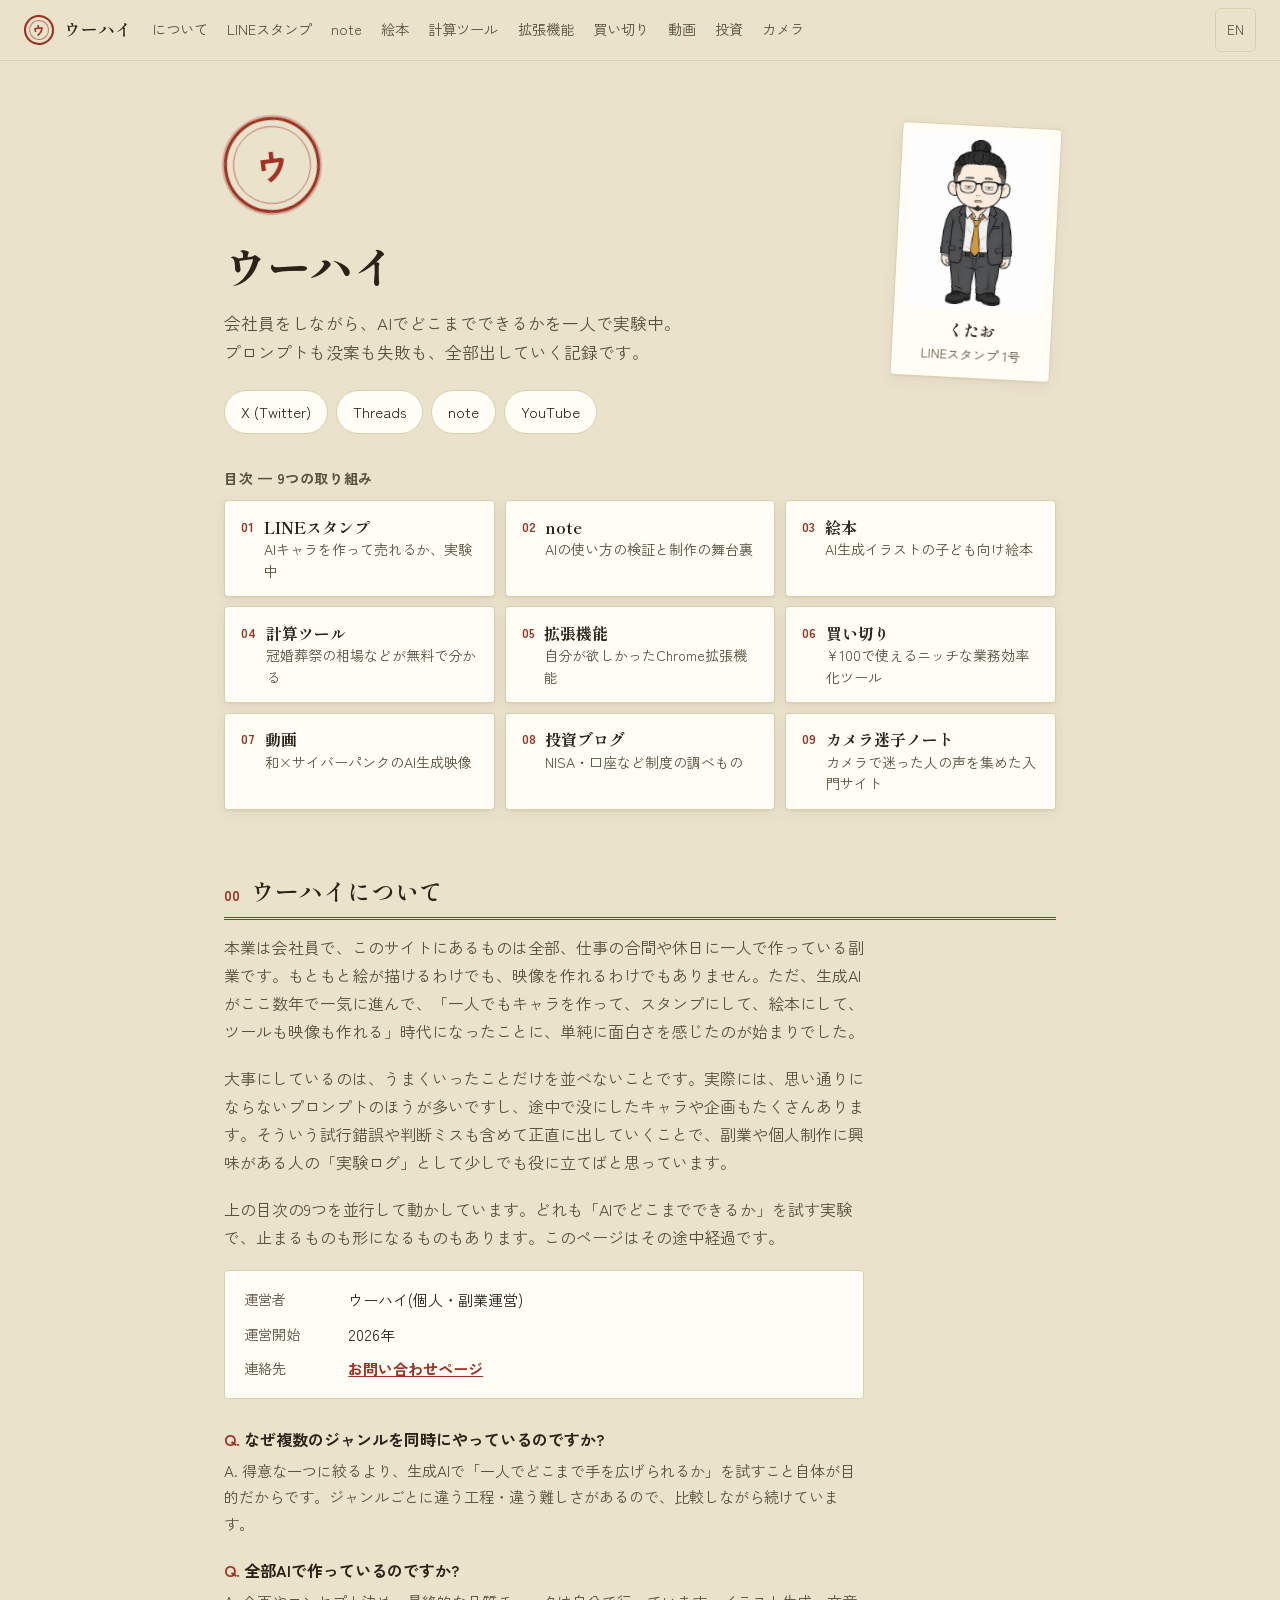
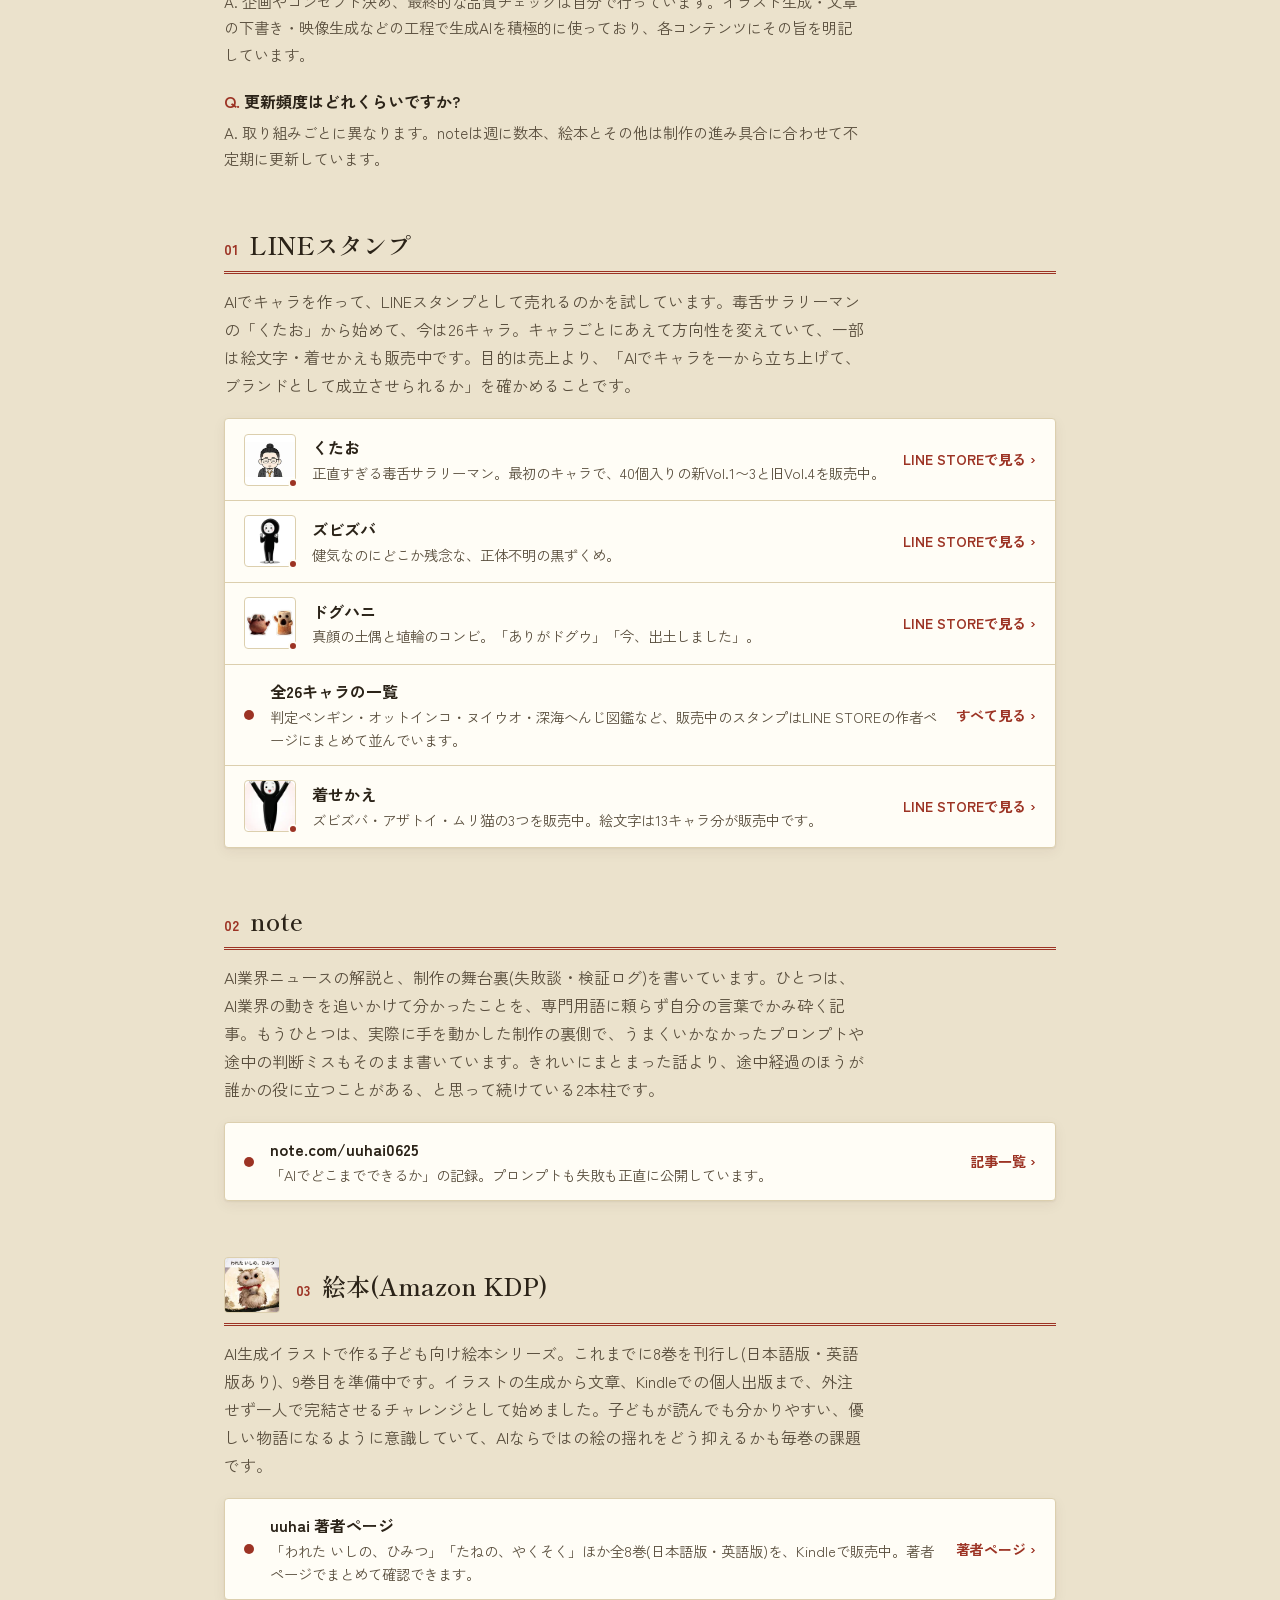
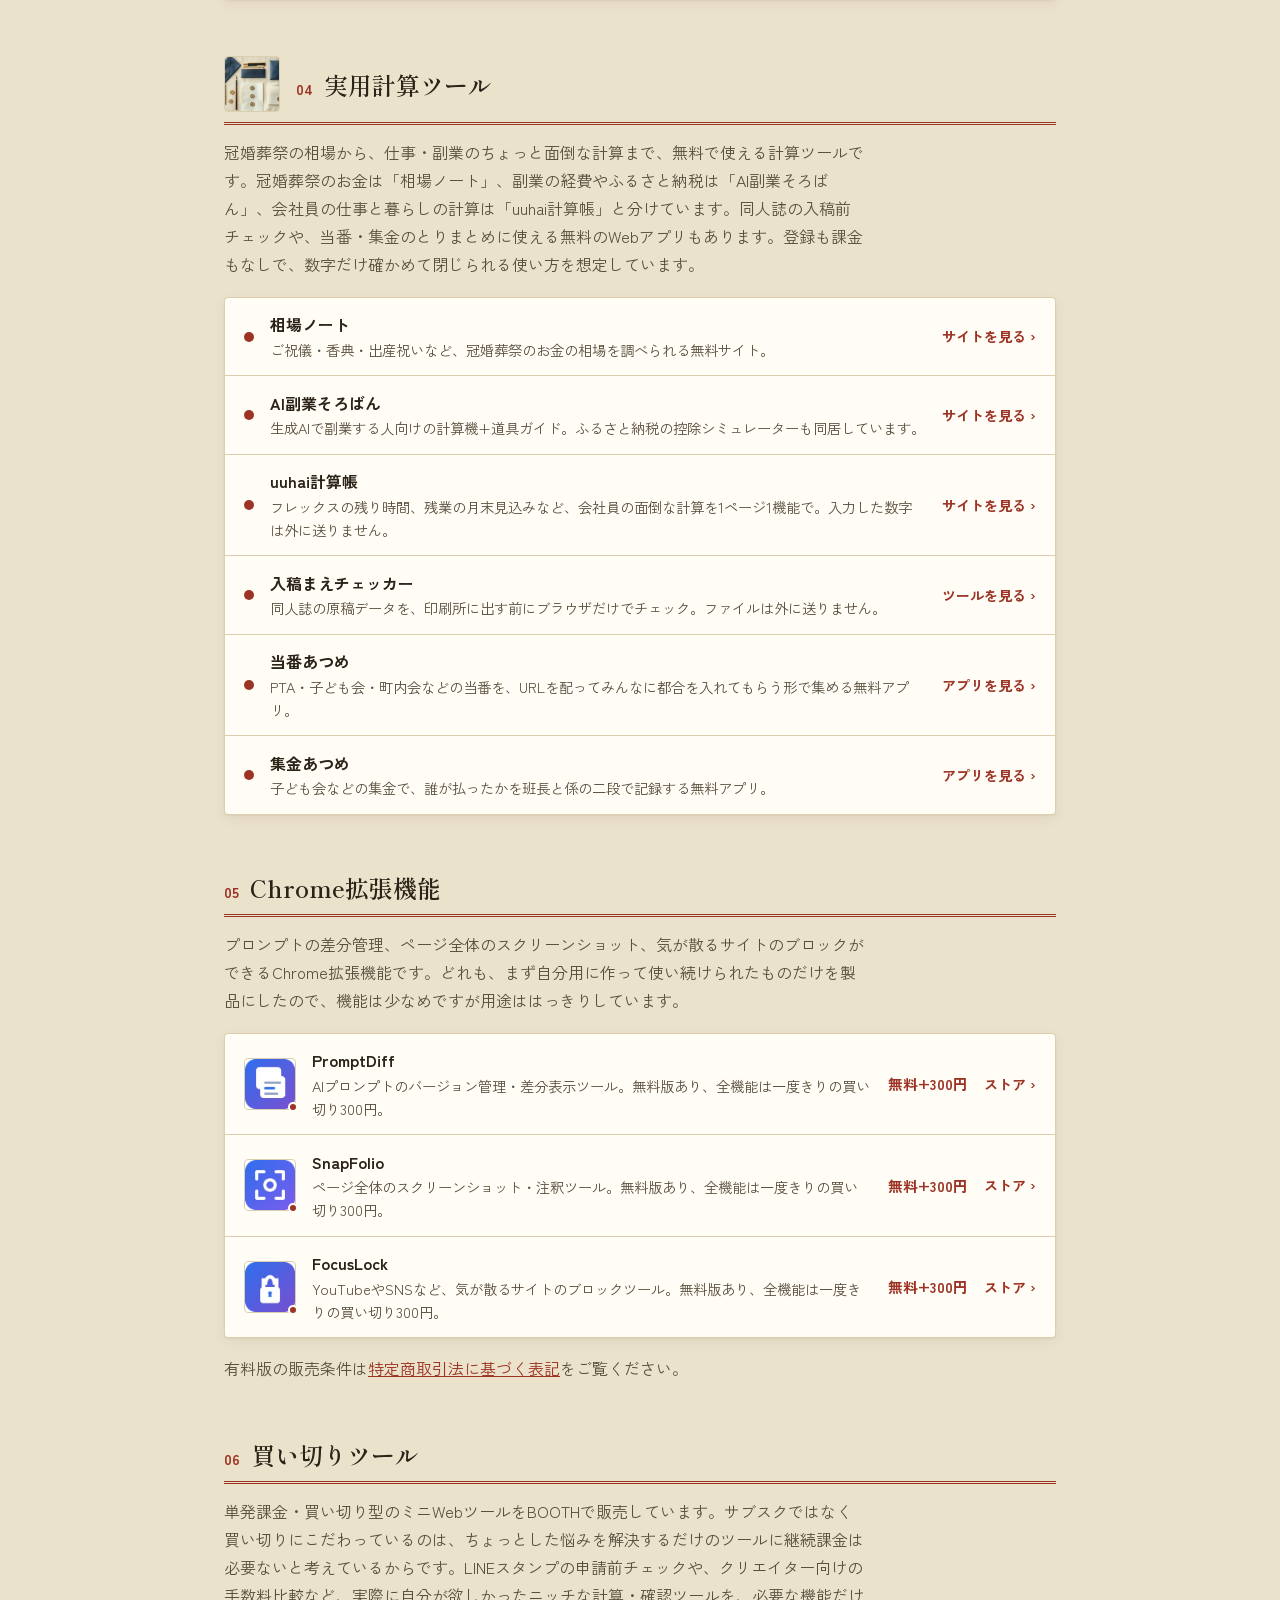
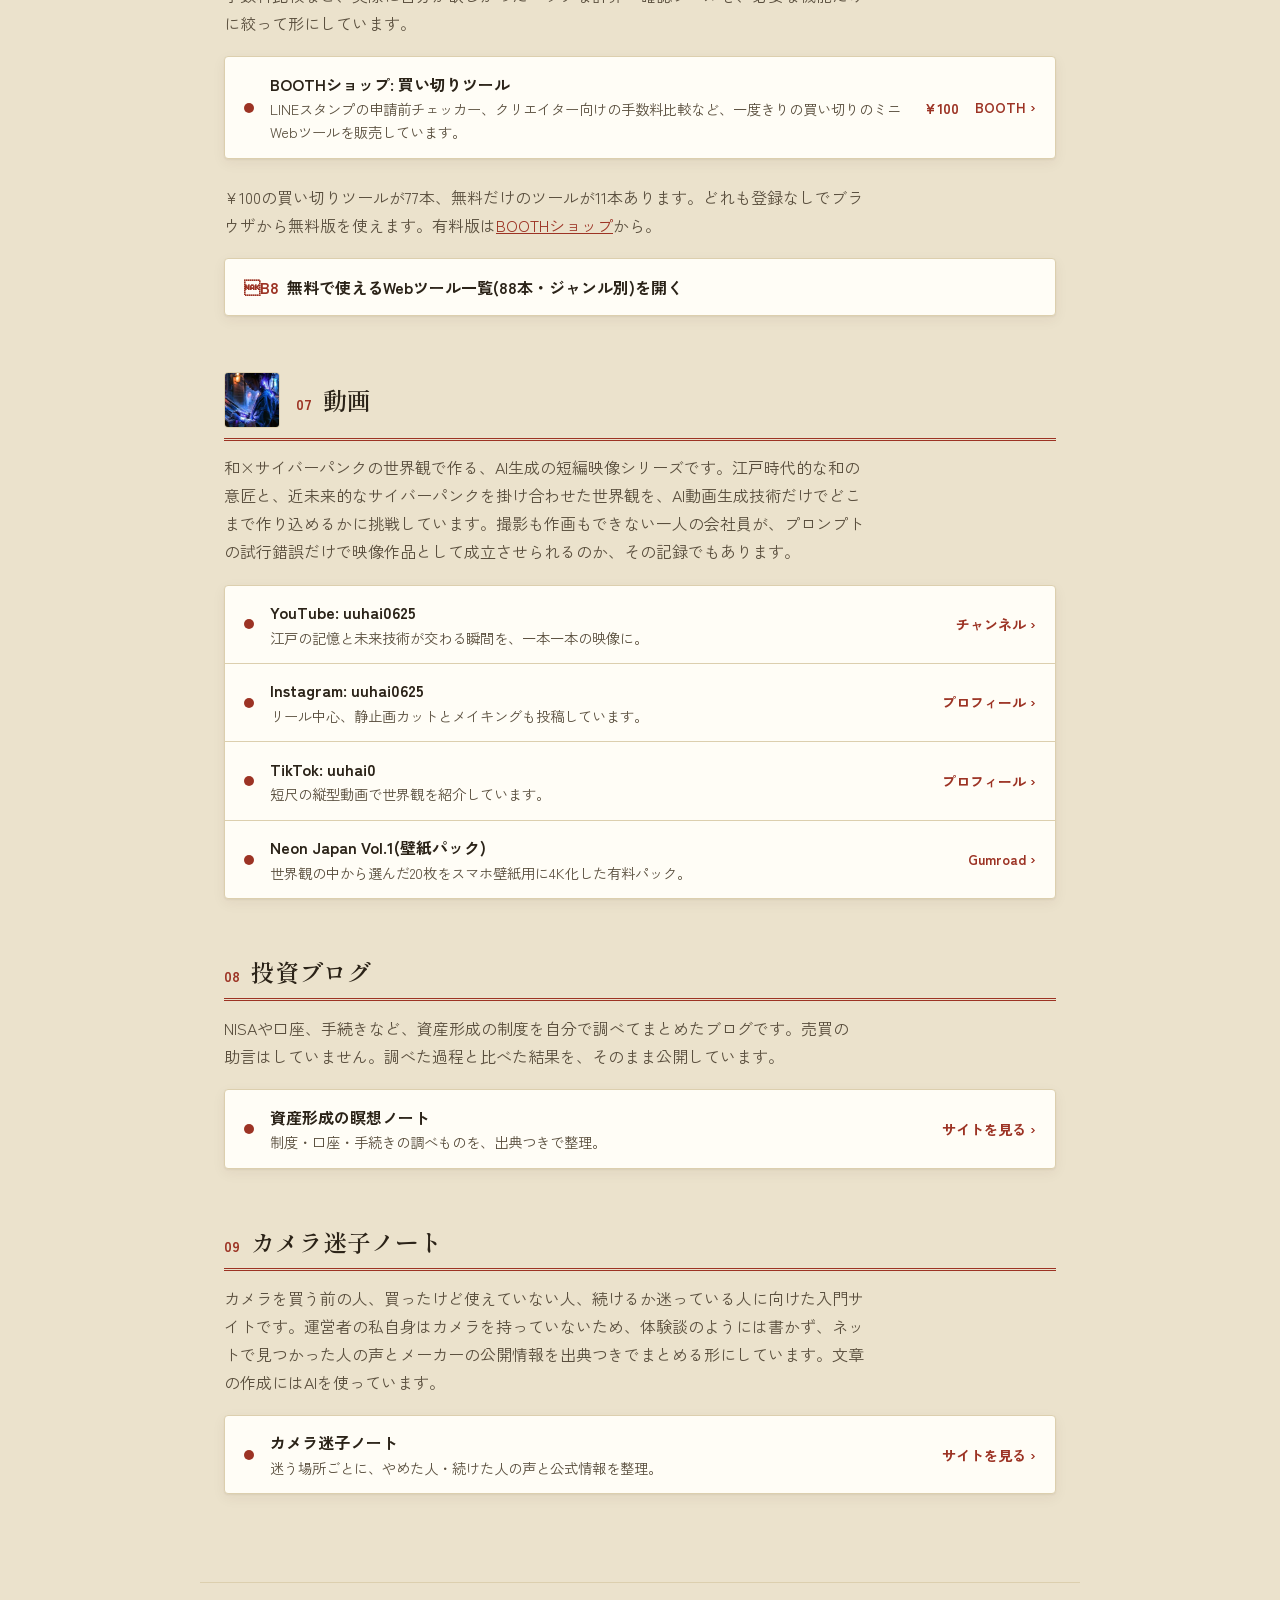
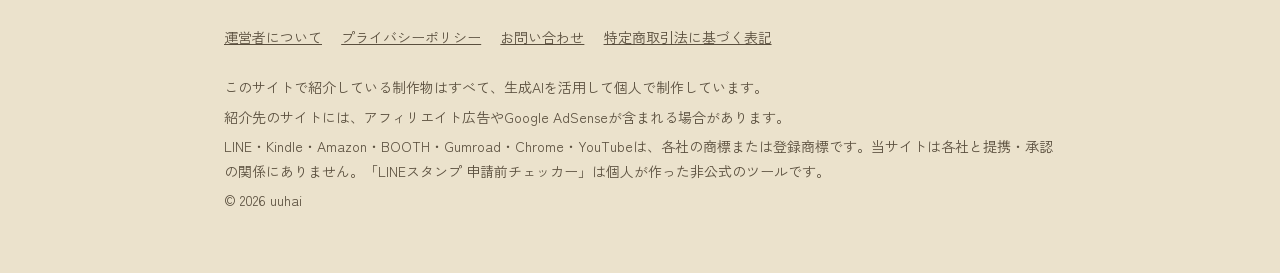
==== commit 148deafa: "Apply 5-reviewer fixes: ledger contrast, 44px targets, details marker, theme-color, content accuracy" ====
--- a/index.html
+++ b/index.html
@@ -19,6 +19,9 @@
 
 <meta charset="UTF-8">
 <meta name="viewport" content="width=device-width, initial-scale=1.0">
+<meta name="color-scheme" content="light dark">
+<meta name="theme-color" content="#ebe2cc" media="(prefers-color-scheme: light)">
+<meta name="theme-color" content="#1d1a15" media="(prefers-color-scheme: dark)">
 <title>ウーハイ | AIで作るLINEスタンプ・note・計算ツールまとめ</title>
 <meta name="description" content="会社員をしながらAIでキャラを作りスタンプ化、note・絵本・Chrome拡張機能・実用計算ツール・買い切りツールまで一人で作っているウーハイ(uuhai0625)の製作物まとめ。">
 <link rel="alternate" hreflang="ja" href="https://uuhai0625.github.io/">
@@ -93,7 +96,7 @@
     </nav>
   </div>
   <div class="id-card" aria-hidden="true">
-    <div class="id-photo"><img src="images/kutao-hero.webp" alt="" width="400" height="500" fetchpriority="high" decoding="async"></div>
+    <div class="id-photo"><img src="images/kutao-hero.webp" alt="" width="400" height="500" decoding="async"></div>
     <p class="id-name">くたお</p>
     <p class="id-role">LINEスタンプ 1号</p>
   </div>
@@ -109,7 +112,7 @@
   <a class="quicklink" href="#note">
     <span class="quicklink-no">02</span>
     <span class="quicklink-title">note</span>
-    <span class="quicklink-desc">AI業界解説と制作の舞台裏を毎日更新</span>
+    <span class="quicklink-desc">AIの使い方の検証と制作の舞台裏</span>
   </a>
   <a class="quicklink" href="#ehon">
     <span class="quicklink-no">03</span>
@@ -178,7 +181,7 @@
       </div>
       <div class="faq-item">
         <dt>更新頻度はどれくらいですか?</dt>
-        <dd>取り組みごとに異なります。noteは毎日、絵本とその他は制作の進み具合に合わせて不定期に更新しています。</dd>
+        <dd>取り組みごとに異なります。noteは週に数本、絵本とその他は制作の進み具合に合わせて不定期に更新しています。</dd>
       </div>
     </dl>
   </section>
@@ -199,7 +202,7 @@
         </span>
         <span class="row-body">
           <span class="row-title">くたお</span>
-          <span class="row-desc">正直すぎる毒舌サラリーマン。最初のキャラで、40個入りのVol.1〜3を販売中。</span>
+          <span class="row-desc">正直すぎる毒舌サラリーマン。最初のキャラで、40個入りの新Vol.1〜3と旧Vol.4を販売中。</span>
         </span>
         <span class="row-status">LINE STOREで見る</span>
       </a>
@@ -254,7 +257,7 @@
         <h2>note</h2>
       </span>
     </div>
-    <p class="lead">AI業界ニュースの解説と、制作の舞台裏(失敗談・検証ログ)を毎日更新しています。ひとつは、AI業界の動きを追いかけて分かったことを、専門用語に頼らず自分の言葉でかみ砕く記事。もうひとつは、実際に手を動かした制作の裏側で、うまくいかなかったプロンプトや途中の判断ミスもそのまま書いています。きれいにまとまった話より、途中経過のほうが誰かの役に立つことがある、と思って続けている2本柱です。</p>
+    <p class="lead">AI業界ニュースの解説と、制作の舞台裏(失敗談・検証ログ)を書いています。ひとつは、AI業界の動きを追いかけて分かったことを、専門用語に頼らず自分の言葉でかみ砕く記事。もうひとつは、実際に手を動かした制作の裏側で、うまくいかなかったプロンプトや途中の判断ミスもそのまま書いています。きれいにまとまった話より、途中経過のほうが誰かの役に立つことがある、と思って続けている2本柱です。</p>
     <div class="sheet">
       <a class="row" href="https://note.com/uuhai0625" target="_blank" rel="noopener">
         <span class="stamp stamp--live" aria-hidden="true"></span>
@@ -290,7 +293,7 @@
 
   <section class="entry" id="calc-tools">
     <div class="entry-head">
-      <span class="pinned-photo pinned-photo--right" aria-hidden="true"><img src="images/calc-tools.webp" alt="" width="305" height="160" loading="lazy" decoding="async"></span>
+      <span class="pinned-photo" aria-hidden="true"><img src="images/calc-tools.webp" alt="" width="305" height="160" loading="lazy" decoding="async"></span>
       <span class="entry-head-text">
         <span class="folio">04</span>
         <h2>実用計算ツール</h2>
@@ -334,7 +337,7 @@
         <span class="stamp stamp--live" aria-hidden="true"></span>
         <span class="row-body">
           <span class="row-title">当番あつめ</span>
-          <span class="row-desc">PTAや部活の当番を、URLを配ってみんなに都合を入れてもらう形で集める無料アプリ。</span>
+          <span class="row-desc">PTA・子ども会・町内会などの当番を、URLを配ってみんなに都合を入れてもらう形で集める無料アプリ。</span>
         </span>
         <span class="row-status">アプリを見る</span>
       </a>
@@ -417,7 +420,7 @@
         <span class="row-status">BOOTH</span>
       </a>
     </div>
-    <p class="lead" style="margin-top:1.5rem;">¥100の買い切りツールが77本、無料だけのツールが9本あります。どれも登録なしでブラウザから無料版を使えます。有料版は<a href="https://uuhai0625.booth.pm/" target="_blank" rel="noopener">BOOTHショップ</a>から。</p>
+    <p class="lead" style="margin-top:1.5rem;">¥100の買い切りツールが77本、無料だけのツールが11本あります。どれも登録なしでブラウザから無料版を使えます。有料版は<a href="https://uuhai0625.booth.pm/" target="_blank" rel="noopener">BOOTHショップ</a>から。</p>
     <details class="tool-index" id="free-tools">
       <summary class="tool-index-title">無料で使えるWebツール一覧(88本・ジャンル別)を開く</summary>
       <h4>同人誌・即売会</h4>
--- a/style.css
+++ b/style.css
@@ -2,17 +2,17 @@
    dark when the OS asks for it. Body 16px / line-height 1.75 (Digital Agency design system),
    rows at least 56px tall (WCAG 2.5.5 / HIG 44pt / Material 48dp). Hanko seal + Mincho headings kept as the brand. */
 :root {
-  --bg: #f5efe1;
-  --surface: #fffcf4;
-  --surface-hover: #f8eedc;
-  --line: #e0d3b3;
+  --bg: #ebe2cc;
+  --surface: #fffdf6;
+  --surface-hover: #f7eedb;
+  --line: #dccfae;
   --text: #2b2318;
   --text-dim: #5a4f3e;
   --seal: #9c3324;
   --accent: #9c3324;
   --focus: #9c3324;
   --shadow: 0 1px 2px rgba(60, 40, 20, 0.06), 0 4px 14px rgba(60, 40, 20, 0.06);
-  --header-bg: rgba(245, 239, 225, 0.94);
+  --header-bg: rgba(235, 226, 204, 0.96);
   --avatar-bg: #ffffff;
   --max-width: 880px;
   --text-width: 40em;
@@ -28,11 +28,11 @@
     --line: #3e362a;
     --text: #ede5d0;
     --text-dim: #b8ac93;
-    --seal: #e2703a;
+    --seal: #ef8a57;
     --accent: #ef8a57;
     --focus: #ef8a57;
     --shadow: 0 1px 2px rgba(0, 0, 0, 0.3);
-    --header-bg: rgba(29, 26, 21, 0.94);
+    --header-bg: rgba(29, 26, 21, 0.96);
     --avatar-bg: #f6f1e5;
   }
 }
@@ -224,7 +224,7 @@
   flex-shrink: 0;
   display: inline-flex;
   align-items: center;
-  min-height: 36px;
+  min-height: 44px;
   color: var(--text-dim);
   text-decoration: none;
   font-size: 0.85rem;
@@ -271,8 +271,8 @@
 .social-links a {
   display: inline-flex;
   align-items: center;
-  min-height: 40px;
-  padding: 0 0.95rem;
+  min-height: 44px;
+  padding: 0 1rem;
   color: var(--text);
   text-decoration: none;
   font-size: 0.92rem;
@@ -286,7 +286,7 @@
 .id-card {
   background: var(--surface);
   border: 1px solid var(--line);
-  border-radius: 10px;
+  border-radius: 4px;
   width: 160px;
   padding: 10px 10px 12px;
   box-shadow: var(--shadow);
@@ -343,7 +343,7 @@
 .quicklink {
   background: var(--surface);
   border: 1px solid var(--line);
-  border-radius: 10px;
+  border-radius: 4px;
   padding: 0.85rem 1rem;
   min-height: 56px;
   text-decoration: none;
@@ -363,6 +363,7 @@
   line-height: 1.9;
 }
 .quicklink-title {
+  font-family: "Shippori Mincho", "Hiragino Mincho ProN", serif;
   font-weight: 700;
   color: var(--text);
   font-size: 1rem;
@@ -392,7 +393,7 @@
   gap: 1rem;
   margin: 0 0 0.6rem;
   padding-bottom: 0.6rem;
-  border-bottom: 2px solid var(--line);
+  border-bottom: 3px double var(--seal);
 }
 .entry-head-text {
   display: flex;
@@ -404,7 +405,7 @@
   height: 56px;
   flex-shrink: 0;
   overflow: hidden;
-  border-radius: 8px;
+  border-radius: 4px;
   border: 1px solid var(--line);
 }
 .pinned-photo img {
@@ -435,7 +436,7 @@
 .sheet {
   background: var(--surface);
   border: 1px solid var(--line);
-  border-radius: 10px;
+  border-radius: 4px;
   overflow: hidden;
   box-shadow: var(--shadow);
 }
@@ -461,7 +462,7 @@
   width: 52px;
   height: 52px;
   flex-shrink: 0;
-  border-radius: 8px;
+  border-radius: 4px;
   background: var(--avatar-bg);
   border: 1px solid var(--line);
   display: flex;
@@ -529,7 +530,7 @@
 .tool-index {
   background: var(--surface);
   border: 1px solid var(--line);
-  border-radius: 10px;
+  border-radius: 4px;
   padding: 0 1.2rem;
   margin-top: 1rem;
   box-shadow: var(--shadow);
@@ -542,6 +543,9 @@
   font-weight: 700;
   cursor: pointer;
 }
+.tool-index-title::before { content: "B8"; margin-right: 0.5rem; color: var(--seal); }
+.tool-index[open] > .tool-index-title::before { content: "BE"; }
+.tool-index-title::-webkit-details-marker { display: none; }
 .tool-index[open] { padding-bottom: 1.1rem; }
 .tool-index h4 {
   margin: 1rem 0 0.2rem;
@@ -558,8 +562,10 @@
   gap: 0 1.2rem;
 }
 .tool-index a {
-  display: inline-block;
-  padding: 0.4rem 0;
+  display: inline-flex;
+  align-items: center;
+  min-height: 44px;
+  padding: 0;
   font-size: 0.94rem;
   color: var(--text);
   text-decoration: underline;
@@ -573,7 +579,7 @@
 .about-meta {
   background: var(--surface);
   border: 1px solid var(--line);
-  border-radius: 10px;
+  border-radius: 4px;
   padding: 1rem 1.2rem;
   display: flex;
   flex-direction: column;
@@ -691,23 +697,25 @@
   .hero h1 { margin: 0; font-size: 1.9rem; }
   .tagline, .social-links { grid-column: 1 / -1; }
   .tagline { font-size: 1rem; margin: 0.8rem 0 0.9rem; }
+  .social-links { gap: 0.4rem; }
+  .social-links a { padding: 0 0.75rem; font-size: 0.875rem; }
+  .quicklinks { margin-bottom: 2.4rem; }
   .id-card { display: none; }
 
   .quicklinks-label, .quicklinks { padding: 0 1rem; }
   .quicklink { padding: 0.7rem 0.8rem; }
-  /* all nine tiles fit the first phone screen (NN/g: 57% of viewing time is above the fold) */
-  .quicklink-desc { display: none; }
+  .quicklink-desc { grid-column: 1 / -1; font-size: 0.875rem; }
 
   main { padding: 1rem 1rem 2rem; }
   .row { flex-wrap: wrap; padding: 0.85rem 1rem; }
   .row-meta,
   .row-status {
     margin-left: calc(10px + 1rem);
-    flex-basis: 100%;
+    flex-basis: calc(100% - 10px - 1rem);
     margin-top: 0.2rem;
   }
   .row:has(.row-avatar) .row-meta,
-  .row:has(.row-avatar) .row-status { margin-left: calc(52px + 1rem); }
+  .row:has(.row-avatar) .row-status { margin-left: calc(52px + 1rem); flex-basis: calc(100% - 52px - 1rem); }
   .row-body { flex: 1 1 0; }
   .pinned-photo { width: 48px; height: 48px; }
   .site-footer { padding: 2rem 1rem 3rem; }
@@ -715,5 +723,5 @@
 
 @media (prefers-reduced-motion: reduce) {
   .seal { animation: none; }
-  * { transition: none !important; }
-}
+  *, *::before, *::after { transition: none !important; }
+}
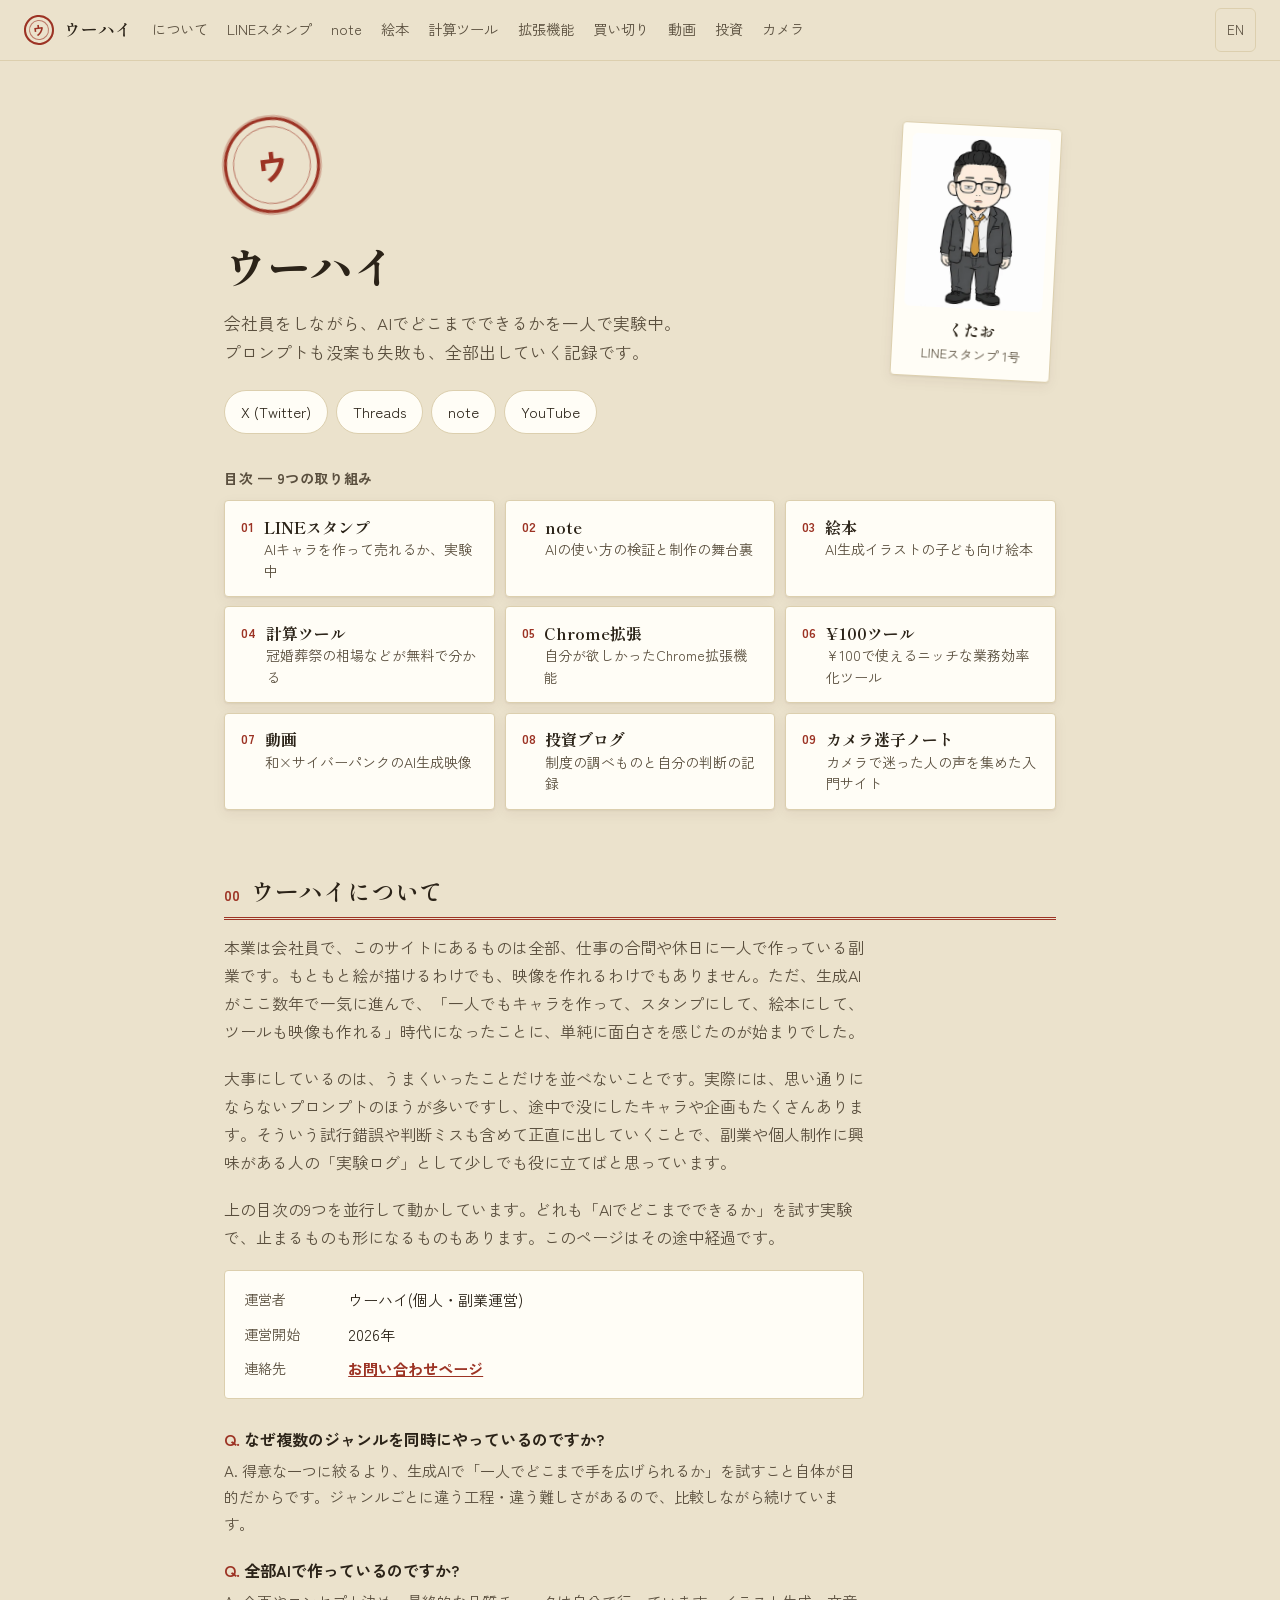
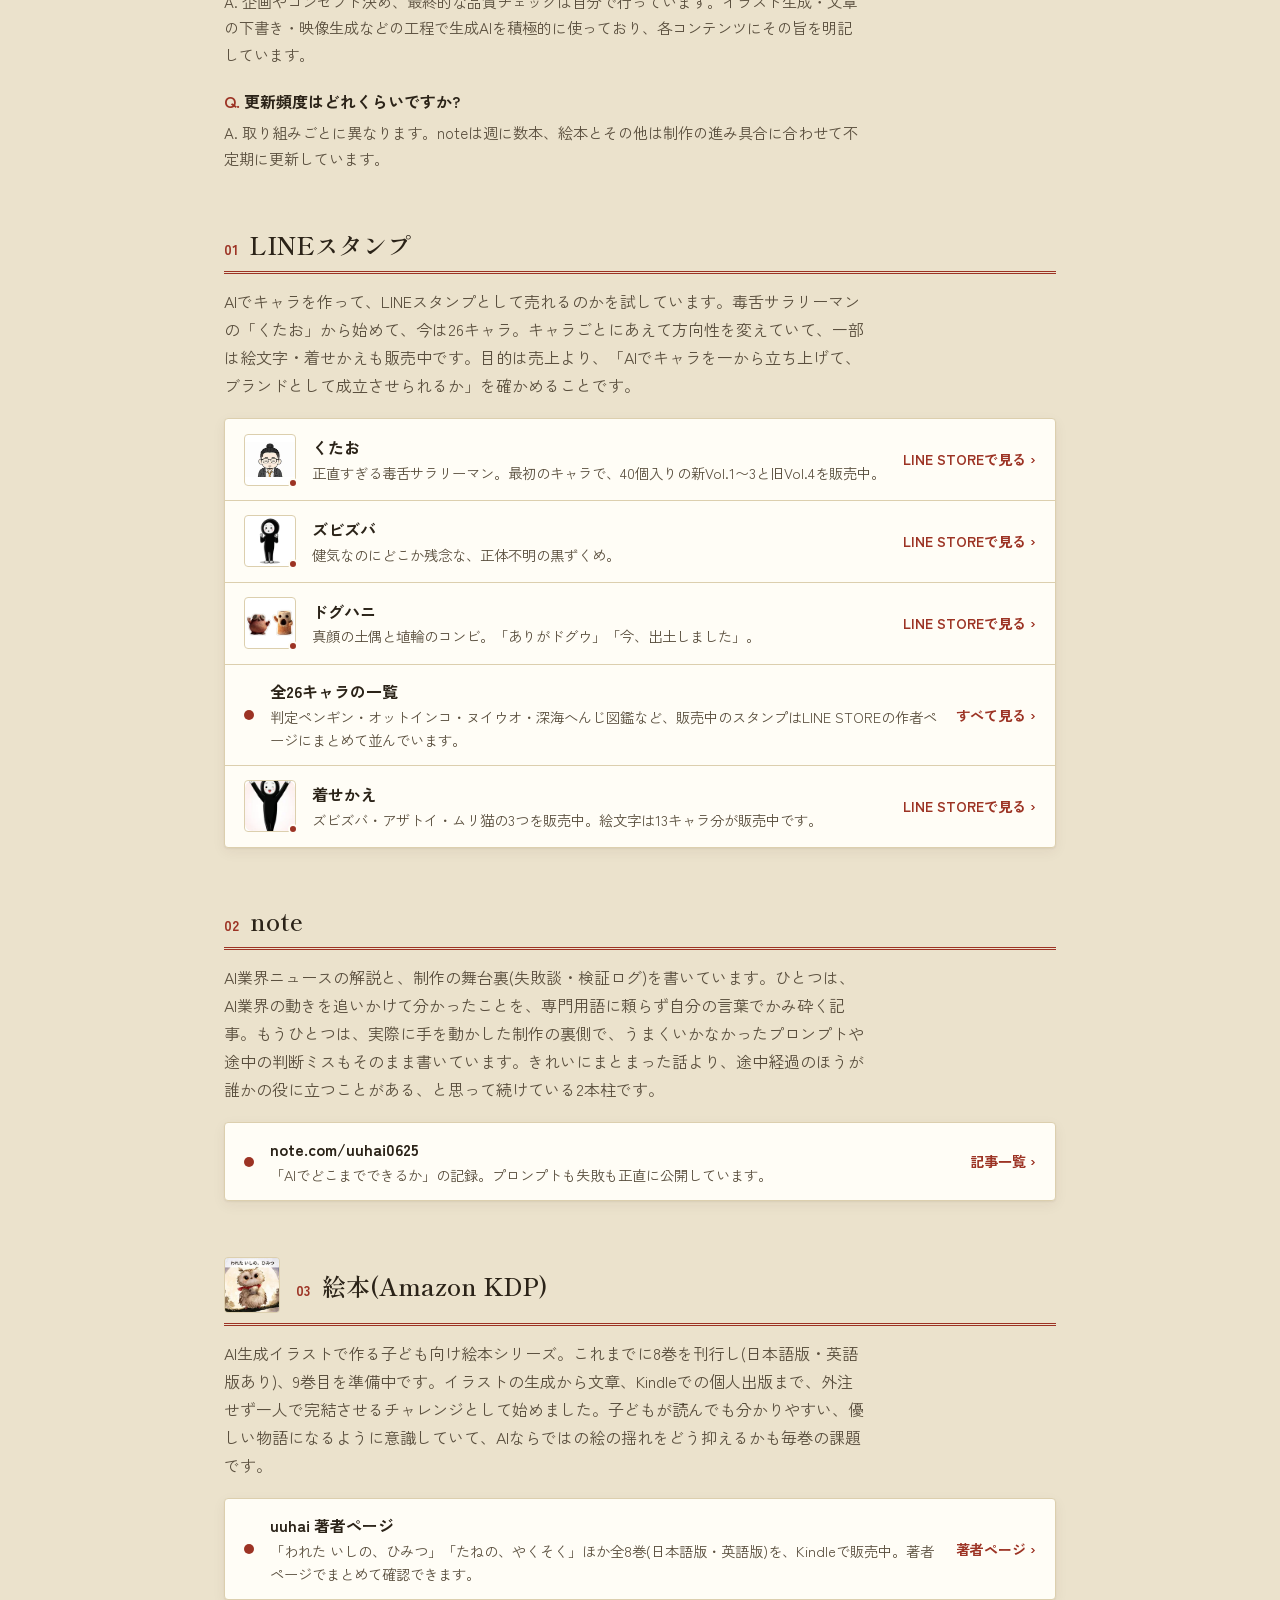
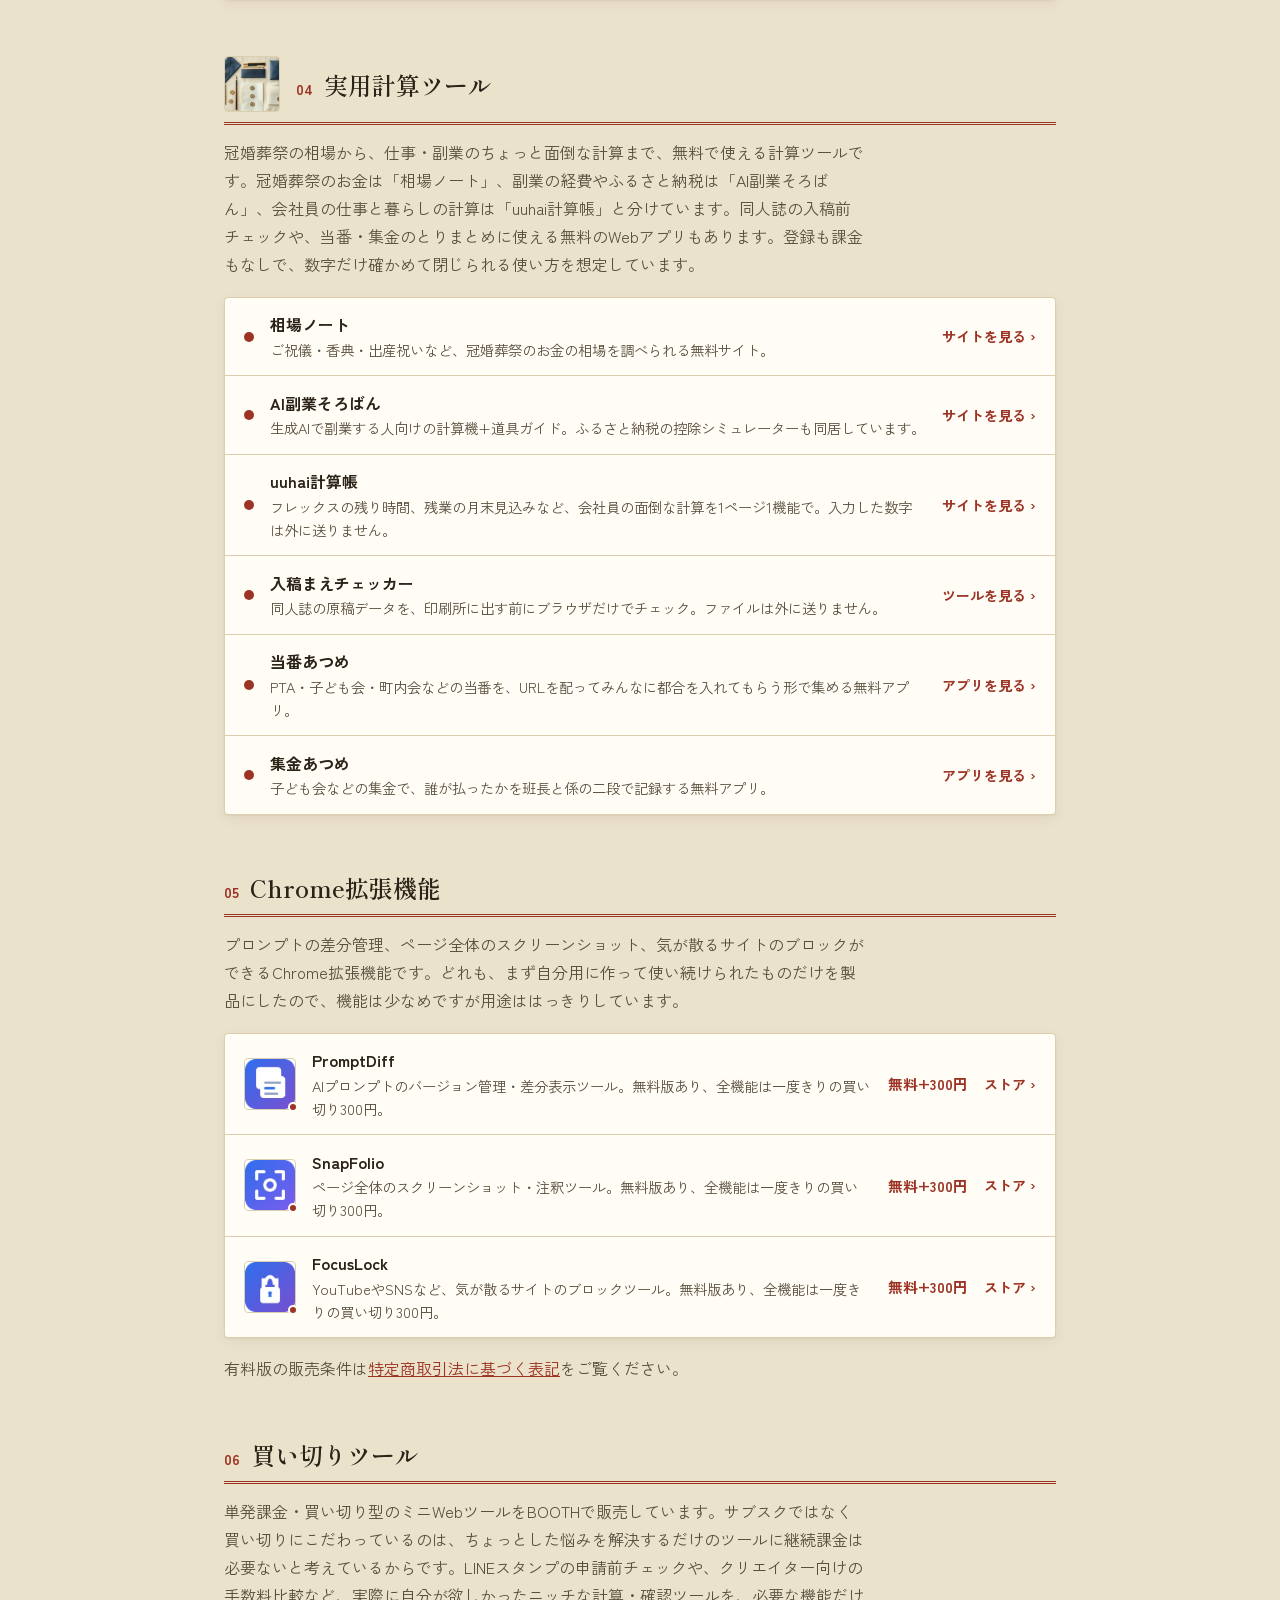
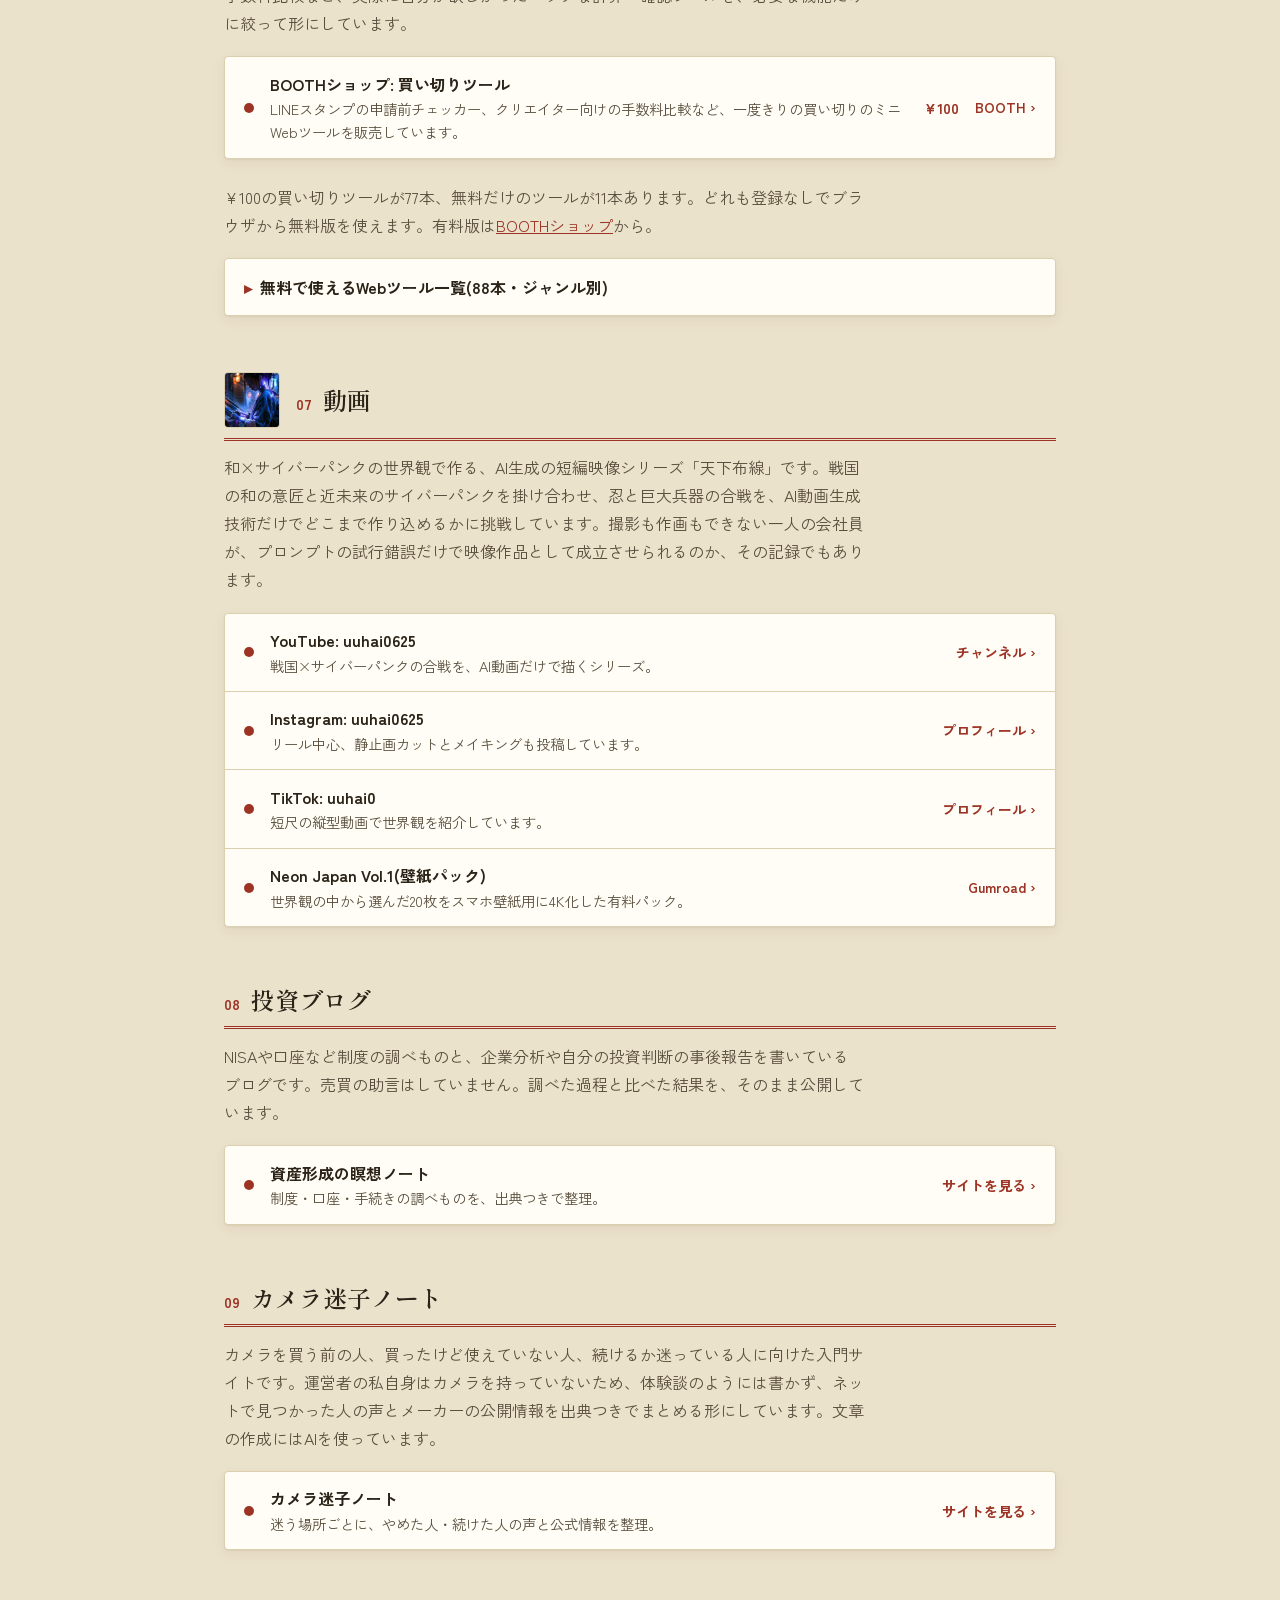
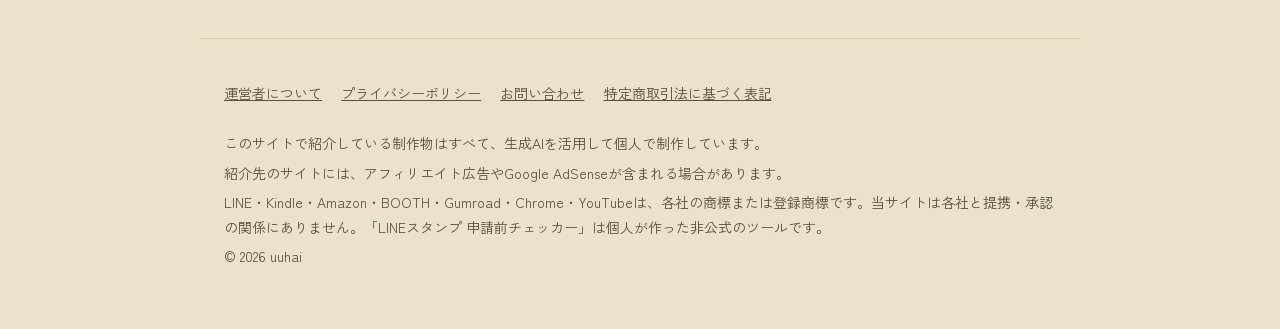
==== commit e74d9ab7: "Live-review fixes: broken details marker, h3 headings, en GA4, clearer tile names, video/invest/note" ====
--- a/index.html
+++ b/index.html
@@ -48,9 +48,9 @@
 <link rel="preconnect" href="https://fonts.googleapis.com">
 <link rel="preconnect" href="https://fonts.gstatic.com" crossorigin>
 <!-- Mincho is subset to heading characters only (kana + ASCII + heading kanji). If a new heading uses a kanji not in this list it falls back to the system serif; regenerate this URL. -->
-<link href="https://fonts.googleapis.com/css2?family=Shippori+Mincho:wght@600;800&amp;display=swap&amp;text=%20%21%22%23%24%25%26%27%28%29%2A%2B%2C-.%2F0123456789%3A%3B%3C%3D%3E%3F%40ABCDEFGHIJKLMNOPQRSTUVWXYZ%5B%5C%5D%5E_%60abcdefghijklmnopqrstuvwxyz%7B%7C%7D~%E2%80%A6%E3%80%81%E3%80%82%E3%80%8C%E3%80%8D%E3%80%8E%E3%80%8F%E3%80%9C%E3%81%81%E3%81%82%E3%81%83%E3%81%84%E3%81%85%E3%81%86%E3%81%87%E3%81%88%E3%81%89%E3%81%8A%E3%81%8B%E3%81%8C%E3%81%8D%E3%81%8E%E3%81%8F%E3%81%90%E3%81%91%E3%81%92%E3%81%93%E3%81%94%E3%81%95%E3%81%96%E3%81%97%E3%81%98%E3%81%99%E3%81%9A%E3%81%9B%E3%81%9C%E3%81%9D%E3%81%9E%E3%81%9F%E3%81%A0%E3%81%A1%E3%81%A2%E3%81%A3%E3%81%A4%E3%81%A5%E3%81%A6%E3%81%A7%E3%81%A8%E3%81%A9%E3%81%AA%E3%81%AB%E3%81%AC%E3%81%AD%E3%81%AE%E3%81%AF%E3%81%B0%E3%81%B1%E3%81%B2%E3%81%B3%E3%81%B4%E3%81%B5%E3%81%B6%E3%81%B7%E3%81%B8%E3%81%B9%E3%81%BA%E3%81%BB%E3%81%BC%E3%81%BD%E3%81%BE%E3%81%BF%E3%82%80%E3%82%81%E3%82%82%E3%82%83%E3%82%84%E3%82%85%E3%82%86%E3%82%87%E3%82%88%E3%82%89%E3%82%8A%E3%82%8B%E3%82%8C%E3%82%8D%E3%82%8E%E3%82%8F%E3%82%90%E3%82%91%E3%82%92%E3%82%93%E3%82%94%E3%82%95%E3%82%96%E3%82%A1%E3%82%A2%E3%82%A3%E3%82%A4%E3%82%A5%E3%82%A6%E3%82%A7%E3%82%A8%E3%82%A9%E3%82%AA%E3%82%AB%E3%82%AC%E3%82%AD%E3%82%AE%E3%82%AF%E3%82%B0%E3%82%B1%E3%82%B2%E3%82%B3%E3%82%B4%E3%82%B5%E3%82%B6%E3%82%B7%E3%82%B8%E3%82%B9%E3%82%BA%E3%82%BB%E3%82%BC%E3%82%BD%E3%82%BE%E3%82%BF%E3%83%80%E3%83%81%E3%83%82%E3%83%83%E3%83%84%E3%83%85%E3%83%86%E3%83%87%E3%83%88%E3%83%89%E3%83%8A%E3%83%8B%E3%83%8C%E3%83%8D%E3%83%8E%E3%83%8F%E3%83%90%E3%83%91%E3%83%92%E3%83%93%E3%83%94%E3%83%95%E3%83%96%E3%83%97%E3%83%98%E3%83%99%E3%83%9A%E3%83%9B%E3%83%9C%E3%83%9D%E3%83%9E%E3%83%9F%E3%83%A0%E3%83%A1%E3%83%A2%E3%83%A3%E3%83%A4%E3%83%A5%E3%83%A6%E3%83%A7%E3%83%A8%E3%83%A9%E3%83%AA%E3%83%AB%E3%83%AC%E3%83%AD%E3%83%AE%E3%83%AF%E3%83%B0%E3%83%B1%E3%83%B2%E3%83%B3%E3%83%B4%E3%83%B5%E3%83%B6%E3%83%B7%E3%83%B8%E3%83%B9%E3%83%BA%E3%83%BB%E3%83%BC%E4%BA%8B%E4%BA%BA%E4%BD%9C%E4%BF%A1%E5%80%8B%E5%85%8D%E5%88%87%E5%8B%95%E5%8F%96%E5%90%88%E5%91%8A%E5%95%8F%E5%A0%B1%E5%A4%89%E5%A4%96%E5%AD%90%E5%AE%9F%E5%BA%83%E5%BC%B5%E6%83%85%E6%89%B1%E6%8A%95%E6%8B%A1%E6%97%A7%E6%9B%B4%E6%9C%AC%E6%9E%90%E6%A8%A9%E6%A9%9F%E7%94%A8%E7%94%BB%E7%AE%97%E7%B5%A1%E7%B5%B5%E8%83%BD%E8%91%97%E8%A7%A3%E8%A8%88%E8%B2%AC%E8%B2%B7%E8%B3%87%E8%BF%B7%E9%80%81%E9%80%A3%E9%83%A8%E9%85%8D%E9%A0%85" rel="stylesheet">
+<link href="https://fonts.googleapis.com/css2?family=Shippori+Mincho:wght@600;800&amp;display=swap&amp;text=%20%21%22%23%24%25%26%27%28%29%2A%2B%2C-.%2F0123456789%3A%3B%3C%3D%3E%3F%40ABCDEFGHIJKLMNOPQRSTUVWXYZ%5B%5C%5D%5E_%60abcdefghijklmnopqrstuvwxyz%7B%7C%7D~%E2%80%A6%E3%80%81%E3%80%82%E3%80%8C%E3%80%8D%E3%80%8E%E3%80%8F%E3%80%9C%E3%81%81%E3%81%82%E3%81%83%E3%81%84%E3%81%85%E3%81%86%E3%81%87%E3%81%88%E3%81%89%E3%81%8A%E3%81%8B%E3%81%8C%E3%81%8D%E3%81%8E%E3%81%8F%E3%81%90%E3%81%91%E3%81%92%E3%81%93%E3%81%94%E3%81%95%E3%81%96%E3%81%97%E3%81%98%E3%81%99%E3%81%9A%E3%81%9B%E3%81%9C%E3%81%9D%E3%81%9E%E3%81%9F%E3%81%A0%E3%81%A1%E3%81%A2%E3%81%A3%E3%81%A4%E3%81%A5%E3%81%A6%E3%81%A7%E3%81%A8%E3%81%A9%E3%81%AA%E3%81%AB%E3%81%AC%E3%81%AD%E3%81%AE%E3%81%AF%E3%81%B0%E3%81%B1%E3%81%B2%E3%81%B3%E3%81%B4%E3%81%B5%E3%81%B6%E3%81%B7%E3%81%B8%E3%81%B9%E3%81%BA%E3%81%BB%E3%81%BC%E3%81%BD%E3%81%BE%E3%81%BF%E3%82%80%E3%82%81%E3%82%82%E3%82%83%E3%82%84%E3%82%85%E3%82%86%E3%82%87%E3%82%88%E3%82%89%E3%82%8A%E3%82%8B%E3%82%8C%E3%82%8D%E3%82%8E%E3%82%8F%E3%82%90%E3%82%91%E3%82%92%E3%82%93%E3%82%94%E3%82%95%E3%82%96%E3%82%A1%E3%82%A2%E3%82%A3%E3%82%A4%E3%82%A5%E3%82%A6%E3%82%A7%E3%82%A8%E3%82%A9%E3%82%AA%E3%82%AB%E3%82%AC%E3%82%AD%E3%82%AE%E3%82%AF%E3%82%B0%E3%82%B1%E3%82%B2%E3%82%B3%E3%82%B4%E3%82%B5%E3%82%B6%E3%82%B7%E3%82%B8%E3%82%B9%E3%82%BA%E3%82%BB%E3%82%BC%E3%82%BD%E3%82%BE%E3%82%BF%E3%83%80%E3%83%81%E3%83%82%E3%83%83%E3%83%84%E3%83%85%E3%83%86%E3%83%87%E3%83%88%E3%83%89%E3%83%8A%E3%83%8B%E3%83%8C%E3%83%8D%E3%83%8E%E3%83%8F%E3%83%90%E3%83%91%E3%83%92%E3%83%93%E3%83%94%E3%83%95%E3%83%96%E3%83%97%E3%83%98%E3%83%99%E3%83%9A%E3%83%9B%E3%83%9C%E3%83%9D%E3%83%9E%E3%83%9F%E3%83%A0%E3%83%A1%E3%83%A2%E3%83%A3%E3%83%A4%E3%83%A5%E3%83%A6%E3%83%A7%E3%83%A8%E3%83%A9%E3%83%AA%E3%83%AB%E3%83%AC%E3%83%AD%E3%83%AE%E3%83%AF%E3%83%B0%E3%83%B1%E3%83%B2%E3%83%B3%E3%83%B4%E3%83%B5%E3%83%B6%E3%83%B7%E3%83%B8%E3%83%B9%E3%83%BA%E3%83%BB%E3%83%BC%E4%BA%8B%E4%BA%BA%E4%BD%9C%E4%BF%A1%E5%80%8B%E5%85%8D%E5%88%87%E5%8B%95%E5%8F%96%E5%90%88%E5%91%8A%E5%95%8F%E5%A0%B1%E5%A4%89%E5%A4%96%E5%AD%90%E5%AE%9F%E5%BA%83%E5%BC%B5%E6%83%85%E6%89%B1%E6%8A%95%E6%8B%A1%E6%97%A7%E6%9B%B4%E6%9C%AC%E6%9E%90%E6%A8%A9%E6%A9%9F%E7%94%A8%E7%94%BB%E7%AE%97%E7%B5%A1%E7%B5%B5%E8%83%BD%E8%91%97%E8%A7%A3%E8%A8%88%E8%B2%AC%E8%B2%B7%E8%B3%87%E8%BF%B7%E9%80%81%E9%80%A3%E9%83%A8%E9%85%8D%E9%A0%85%C2%A5" rel="stylesheet">
 <link href="https://fonts.googleapis.com/css2?family=Zen+Kaku+Gothic+New:wght@400;700&amp;display=swap" rel="stylesheet">
-<link rel="stylesheet" href="style.css?v=20261129">
+<link rel="stylesheet" href="style.css?v=20261129b">
 <link rel="icon" href="/favicon.png" type="image/png" sizes="192x192">
 <script type="application/ld+json">
 {"@context": "https://schema.org", "@graph": [{"@type": "WebSite", "@id": "https://uuhai0625.github.io/#website", "name": "ウーハイ", "alternateName": "uuhai0625", "url": "https://uuhai0625.github.io/", "inLanguage": "ja", "publisher": {"@id": "https://uuhai0625.github.io/#person"}}, {"@type": "Person", "@id": "https://uuhai0625.github.io/#person", "name": "ウーハイ", "alternateName": ["uuhai", "uuhai0625"], "url": "https://uuhai0625.github.io/", "sameAs": ["https://x.com/uuhai0625", "https://www.threads.com/@uuhai0625", "https://note.com/uuhai0625", "https://www.youtube.com/@uuhai0625"]}]}
@@ -126,12 +126,12 @@
   </a>
   <a class="quicklink" href="#extensions">
     <span class="quicklink-no">05</span>
-    <span class="quicklink-title">拡張機能</span>
+    <span class="quicklink-title">Chrome拡張</span>
     <span class="quicklink-desc">自分が欲しかったChrome拡張機能</span>
   </a>
   <a class="quicklink" href="#buyonce">
     <span class="quicklink-no">06</span>
-    <span class="quicklink-title">買い切り</span>
+    <span class="quicklink-title">¥100ツール</span>
     <span class="quicklink-desc">¥100で使えるニッチな業務効率化ツール</span>
   </a>
   <a class="quicklink" href="#video">
@@ -142,7 +142,7 @@
   <a class="quicklink" href="#invest">
     <span class="quicklink-no">08</span>
     <span class="quicklink-title">投資ブログ</span>
-    <span class="quicklink-desc">NISA・口座など制度の調べもの</span>
+    <span class="quicklink-desc">制度の調べものと自分の判断の記録</span>
   </a>
   <a class="quicklink" href="#camera">
     <span class="quicklink-no">09</span>
@@ -156,7 +156,7 @@
   <section class="entry" id="about">
     <div class="entry-head">
       <span class="entry-head-text">
-        <span class="folio">00</span>
+        <span class="folio" aria-hidden="true">00</span>
         <h2>ウーハイについて</h2>
       </span>
     </div>
@@ -189,7 +189,7 @@
   <section class="entry" id="line-stamp">
     <div class="entry-head">
       <span class="entry-head-text">
-        <span class="folio">01</span>
+        <span class="folio" aria-hidden="true">01</span>
         <h2>LINEスタンプ</h2>
       </span>
     </div>
@@ -253,7 +253,7 @@
   <section class="entry" id="note">
     <div class="entry-head">
       <span class="entry-head-text">
-        <span class="folio">02</span>
+        <span class="folio" aria-hidden="true">02</span>
         <h2>note</h2>
       </span>
     </div>
@@ -274,7 +274,7 @@
     <div class="entry-head">
       <span class="pinned-photo" aria-hidden="true"><img src="images/ehon-cover.webp" alt="" width="240" height="160" loading="lazy" decoding="async"></span>
       <span class="entry-head-text">
-        <span class="folio">03</span>
+        <span class="folio" aria-hidden="true">03</span>
         <h2>絵本(Amazon KDP)</h2>
       </span>
     </div>
@@ -295,7 +295,7 @@
     <div class="entry-head">
       <span class="pinned-photo" aria-hidden="true"><img src="images/calc-tools.webp" alt="" width="305" height="160" loading="lazy" decoding="async"></span>
       <span class="entry-head-text">
-        <span class="folio">04</span>
+        <span class="folio" aria-hidden="true">04</span>
         <h2>実用計算ツール</h2>
       </span>
     </div>
@@ -355,7 +355,7 @@
   <section class="entry" id="extensions">
     <div class="entry-head">
       <span class="entry-head-text">
-        <span class="folio">05</span>
+        <span class="folio" aria-hidden="true">05</span>
         <h2>Chrome拡張機能</h2>
       </span>
     </div>
@@ -404,7 +404,7 @@
   <section class="entry" id="buyonce">
     <div class="entry-head">
       <span class="entry-head-text">
-        <span class="folio">06</span>
+        <span class="folio" aria-hidden="true">06</span>
         <h2>買い切りツール</h2>
       </span>
     </div>
@@ -422,8 +422,8 @@
     </div>
     <p class="lead" style="margin-top:1.5rem;">¥100の買い切りツールが77本、無料だけのツールが11本あります。どれも登録なしでブラウザから無料版を使えます。有料版は<a href="https://uuhai0625.booth.pm/" target="_blank" rel="noopener">BOOTHショップ</a>から。</p>
     <details class="tool-index" id="free-tools">
-      <summary class="tool-index-title">無料で使えるWebツール一覧(88本・ジャンル別)を開く</summary>
-      <h4>同人誌・即売会</h4>
+      <summary class="tool-index-title">無料で使えるWebツール一覧(88本・ジャンル別)</summary>
+      <h3>同人誌・即売会</h3>
       <ul role="list">
         <li><a href="https://uuhai0625.github.io/sehaba-calc/">同人誌 背幅計算</a></li>
         <li><a href="https://uuhai0625.github.io/hyoushi-template/">表紙テンプレートメーカー</a></li>
@@ -447,7 +447,7 @@
         <li><a href="https://uuhai0625.github.io/event-mochimono-checklist/">イベント持ち物チェックリスト</a></li>
         <li><a href="https://uuhai0625.github.io/doujin-finance-visualizer/">同人活動 収支・経費シート</a></li>
       </ul>
-      <h4>配信・VTuber・推し活</h4>
+      <h3>配信・VTuber・推し活</h3>
       <ul role="list">
         <li><a href="https://uuhai0625.github.io/vtuber-schedule/">VTuber週間配信スケジュール</a></li>
         <li><a href="https://uuhai0625.github.io/stream-timer/">配信用タイマー(OBS対応)</a></li>
@@ -463,7 +463,7 @@
         <li><a href="https://uuhai0625.github.io/countdown-image/">カウントダウン画像メーカー</a></li>
         <li><a href="https://uuhai0625.github.io/timetable-maker/">タイムテーブルメーカー(ライブ・対バン・イベント)</a></li>
       </ul>
-      <h4>イラスト・LINEスタンプ</h4>
+      <h3>イラスト・LINEスタンプ</h3>
       <ul role="list">
         <li><a href="https://uuhai0625.github.io/illust-price-list/">イラスト料金表メーカー</a></li>
         <li><a href="https://uuhai0625.github.io/soukanzu-maker/">相関図メーカー</a></li>
@@ -475,7 +475,7 @@
         <li><a href="https://uuhai0625.github.io/creator-net-income-calc/">クリエイター手取り計算機</a></li>
         <li><a href="https://uuhai0625.github.io/portrait-consent-generator/">肖像権使用同意書ジェネレーター</a></li>
       </ul>
-      <h4>ハンドメイド・ネット販売</h4>
+      <h3>ハンドメイド・ネット販売</h3>
       <ul role="list">
         <li><a href="https://uuhai0625.github.io/nefuda-maker/">値札メーカー</a></li>
         <li><a href="https://uuhai0625.github.io/menu-hyo/">メニュー表メーカー</a></li>
@@ -485,7 +485,7 @@
         <li><a href="https://uuhai0625.github.io/cross-stitch-zuan/">クロスステッチ図案メーカー</a></li>
         <li><a href="https://uuhai0625.github.io/atena-label/">宛名ラベル作成</a></li>
       </ul>
-      <h4>お店・仕事・暮らし</h4>
+      <h3>お店・仕事・暮らし</h3>
       <ul role="list">
         <li><a href="https://uuhai0625.github.io/eigyobi-calendar/">営業日カレンダー・臨時休業の張り紙</a></li>
         <li><a href="https://uuhai0625.github.io/salon-visit-card/">サロン来店カードメーカー</a></li>
@@ -533,17 +533,17 @@
     <div class="entry-head">
       <span class="pinned-photo" aria-hidden="true"><img src="images/video-still.webp" alt="" width="160" height="287" loading="lazy" decoding="async"></span>
       <span class="entry-head-text">
-        <span class="folio">07</span>
+        <span class="folio" aria-hidden="true">07</span>
         <h2>動画</h2>
       </span>
     </div>
-    <p class="lead">和×サイバーパンクの世界観で作る、AI生成の短編映像シリーズです。江戸時代的な和の意匠と、近未来的なサイバーパンクを掛け合わせた世界観を、AI動画生成技術だけでどこまで作り込めるかに挑戦しています。撮影も作画もできない一人の会社員が、プロンプトの試行錯誤だけで映像作品として成立させられるのか、その記録でもあります。</p>
+    <p class="lead">和×サイバーパンクの世界観で作る、AI生成の短編映像シリーズ「天下布線」です。戦国の和の意匠と近未来のサイバーパンクを掛け合わせ、忍と巨大兵器の合戦を、AI動画生成技術だけでどこまで作り込めるかに挑戦しています。撮影も作画もできない一人の会社員が、プロンプトの試行錯誤だけで映像作品として成立させられるのか、その記録でもあります。</p>
     <div class="sheet">
       <a class="row" href="https://www.youtube.com/@uuhai0625" target="_blank" rel="noopener">
         <span class="stamp stamp--live" aria-hidden="true"></span>
         <span class="row-body">
           <span class="row-title">YouTube: uuhai0625</span>
-          <span class="row-desc">江戸の記憶と未来技術が交わる瞬間を、一本一本の映像に。</span>
+          <span class="row-desc">戦国×サイバーパンクの合戦を、AI動画だけで描くシリーズ。</span>
         </span>
         <span class="row-status">チャンネル</span>
       </a>
@@ -577,11 +577,11 @@
   <section class="entry" id="invest">
     <div class="entry-head">
       <span class="entry-head-text">
-        <span class="folio">08</span>
+        <span class="folio" aria-hidden="true">08</span>
         <h2>投資ブログ</h2>
       </span>
     </div>
-    <p class="lead">NISAや口座、手続きなど、資産形成の制度を自分で調べてまとめたブログです。売買の助言はしていません。調べた過程と比べた結果を、そのまま公開しています。</p>
+    <p class="lead">NISAや口座など制度の調べものと、企業分析や自分の投資判断の事後報告を書いているブログです。売買の助言はしていません。調べた過程と比べた結果を、そのまま公開しています。</p>
     <div class="sheet">
       <a class="row" href="https://uuhai0625.github.io/invest-meisou-notes/" target="_blank" rel="noopener">
         <span class="stamp stamp--live" aria-hidden="true"></span>
@@ -597,7 +597,7 @@
   <section class="entry" id="camera">
     <div class="entry-head">
       <span class="entry-head-text">
-        <span class="folio">09</span>
+        <span class="folio" aria-hidden="true">09</span>
         <h2>カメラ迷子ノート</h2>
       </span>
     </div>
--- a/style.css
+++ b/style.css
@@ -182,7 +182,7 @@
   transition: opacity 0.15s ease;
 }
 .toc-wrap::before {
-  content: "\203A";
+  content: "\203A" / "";
   position: absolute;
   right: 2px;
   top: 50%;
@@ -521,7 +521,7 @@
   flex-shrink: 0;
   white-space: nowrap;
 }
-.row-status::after { content: " \203A"; }
+.row-status::after { content: " \203A" / ""; }
 div.row .row-status { color: var(--text-dim); font-weight: 400; }
 div.row .row-status::after { content: none; }
 
@@ -543,11 +543,11 @@
   font-weight: 700;
   cursor: pointer;
 }
-.tool-index-title::before { content: "B8"; margin-right: 0.5rem; color: var(--seal); }
-.tool-index[open] > .tool-index-title::before { content: "BE"; }
+.tool-index-title::before { content: "▸" / ""; margin-right: 0.5rem; color: var(--seal); }
+.tool-index[open] > .tool-index-title::before { content: "▾" / ""; }
 .tool-index-title::-webkit-details-marker { display: none; }
 .tool-index[open] { padding-bottom: 1.1rem; }
-.tool-index h4 {
+.tool-index h3 {
   margin: 1rem 0 0.2rem;
   font-size: 0.875rem;
   color: var(--seal);
@@ -678,6 +678,7 @@
 
 @media (max-width: 700px) {
   .quicklinks { grid-template-columns: repeat(2, 1fr); }
+  .quicklink:last-child:nth-child(odd) { grid-column: 1 / -1; }
 }
 
 @media (max-width: 640px) {
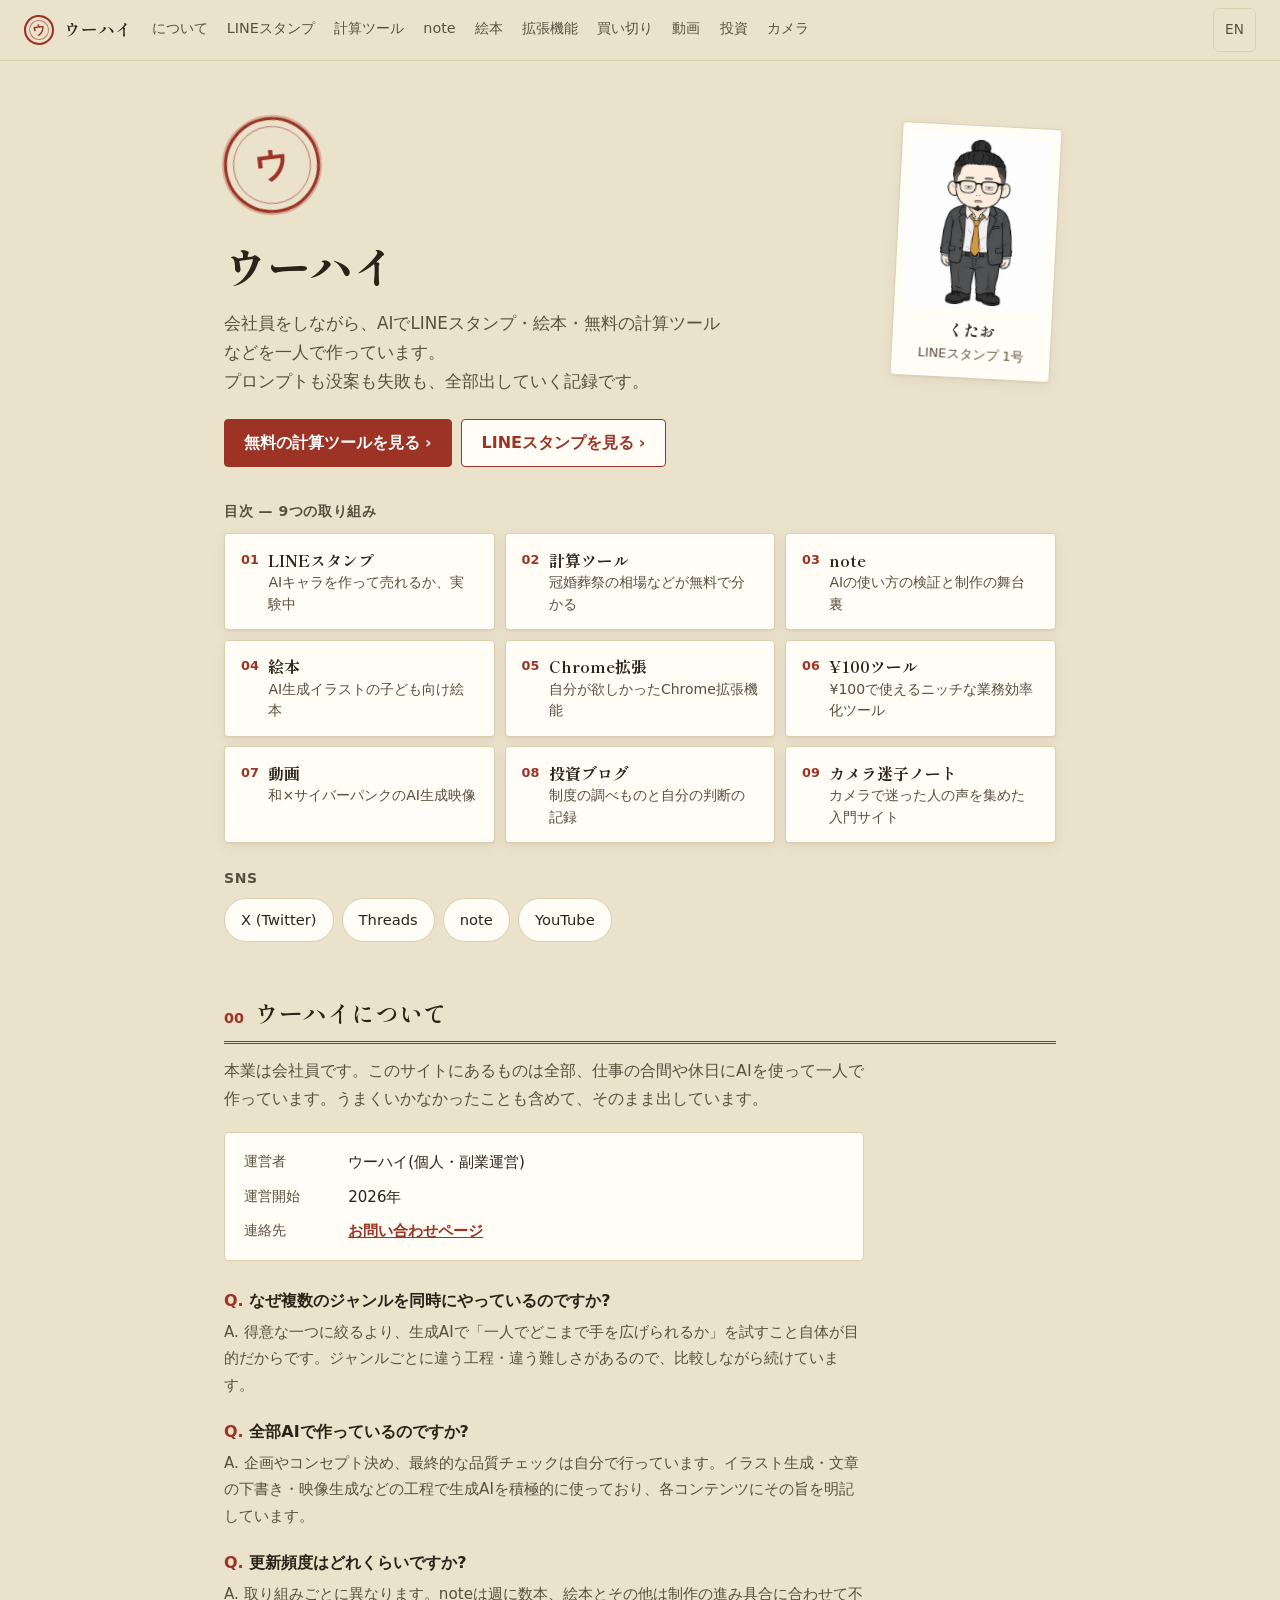
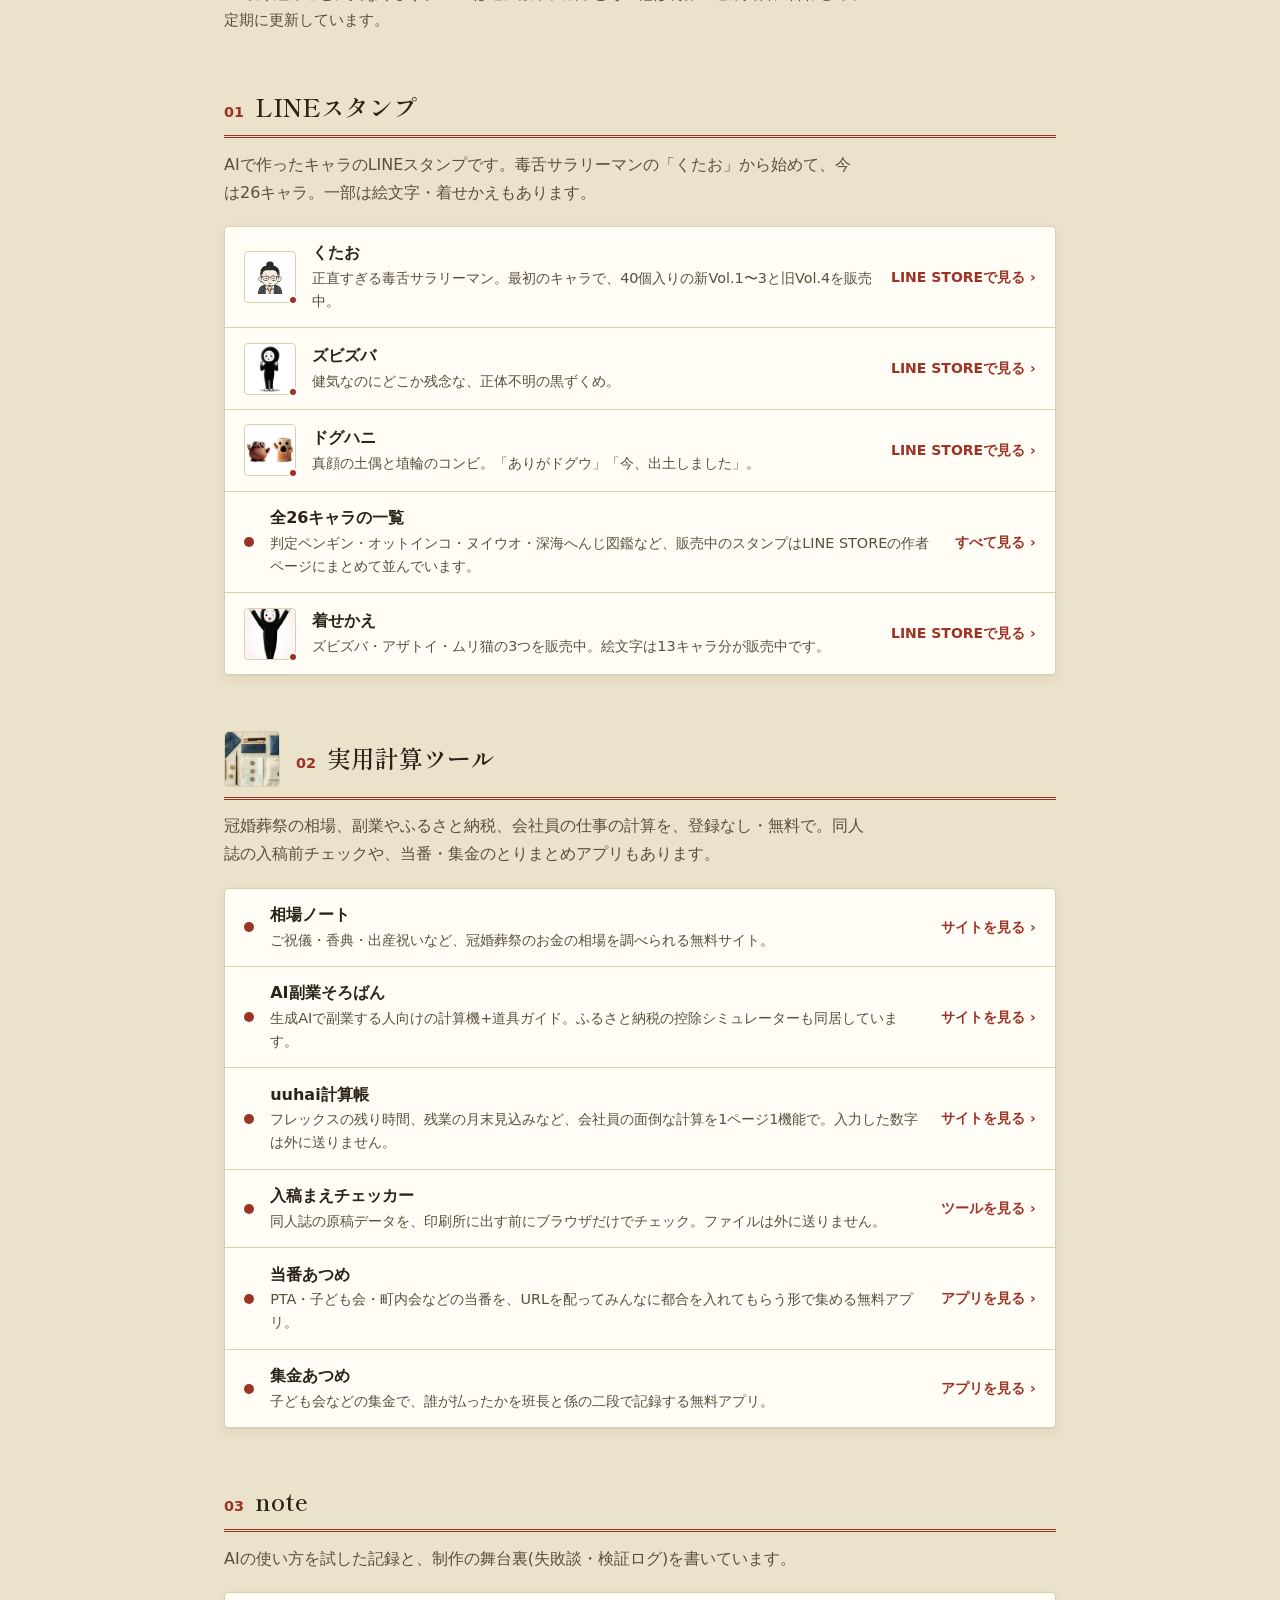
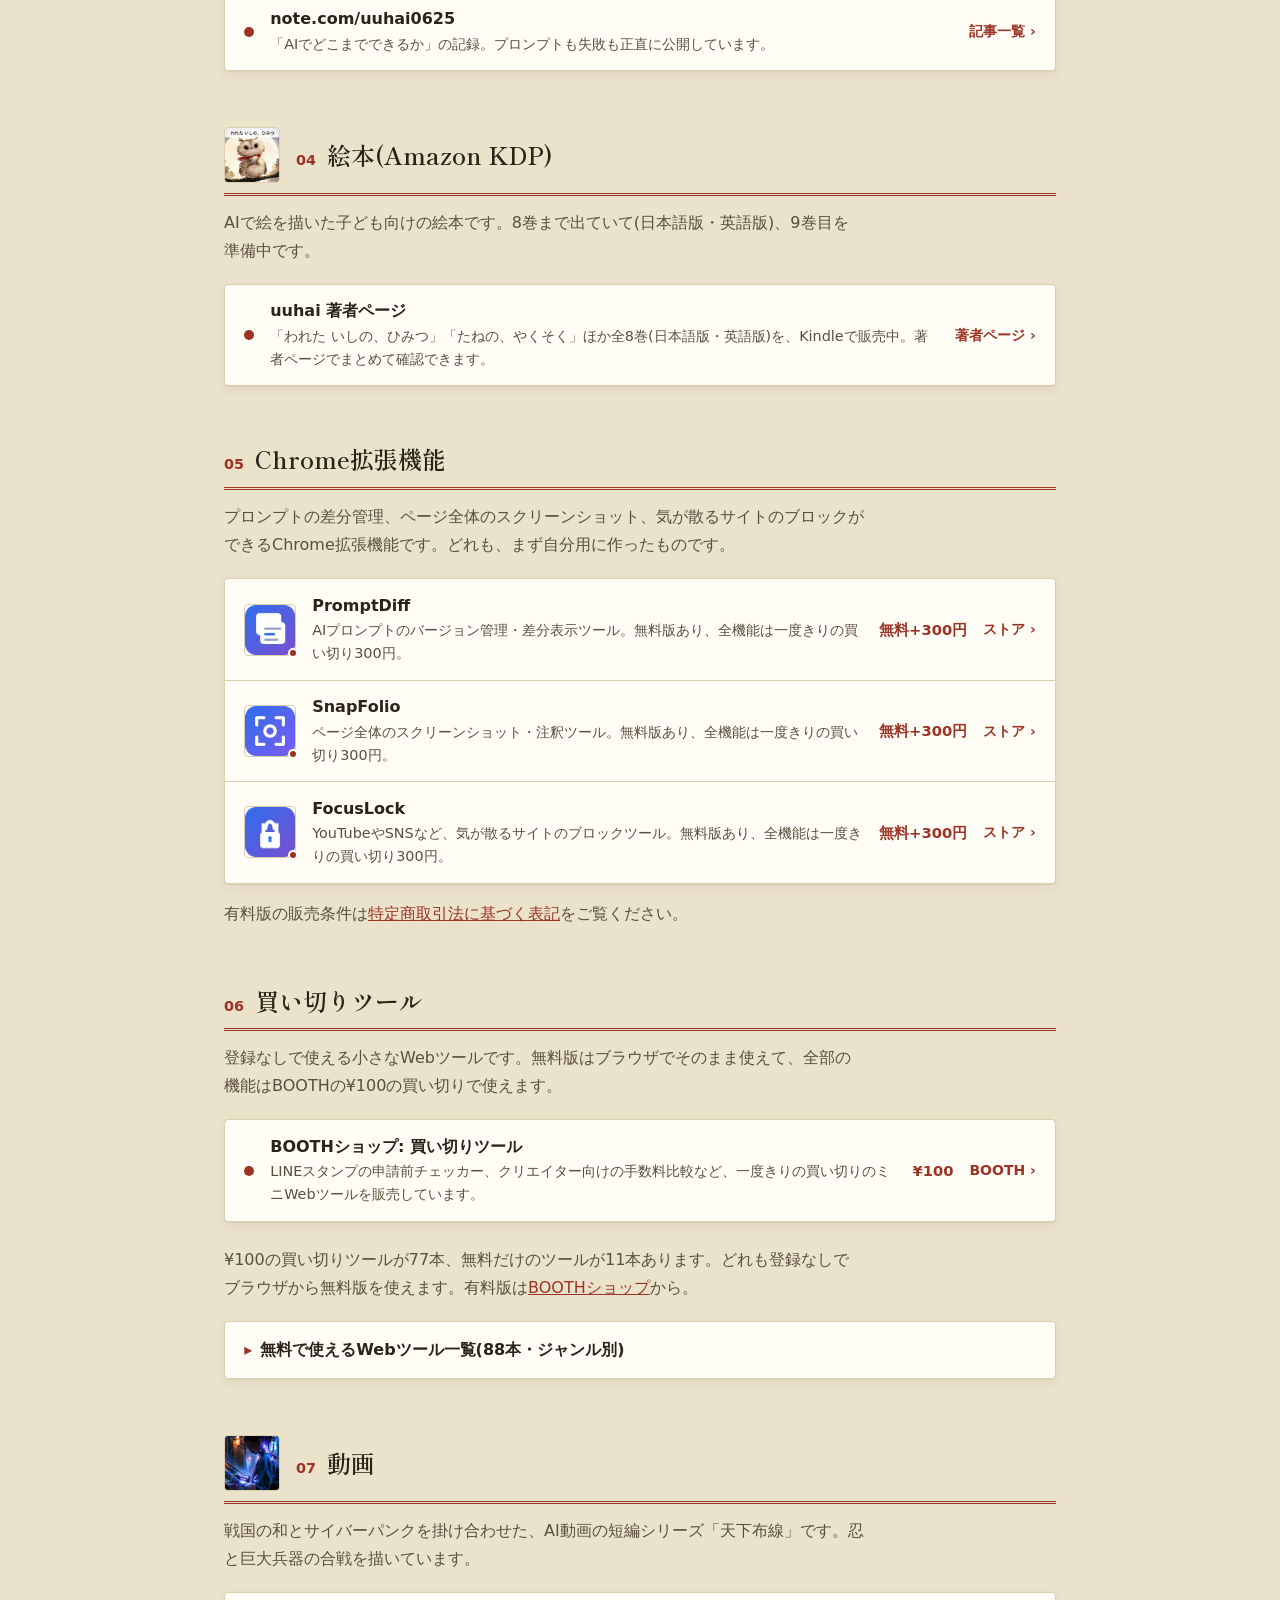
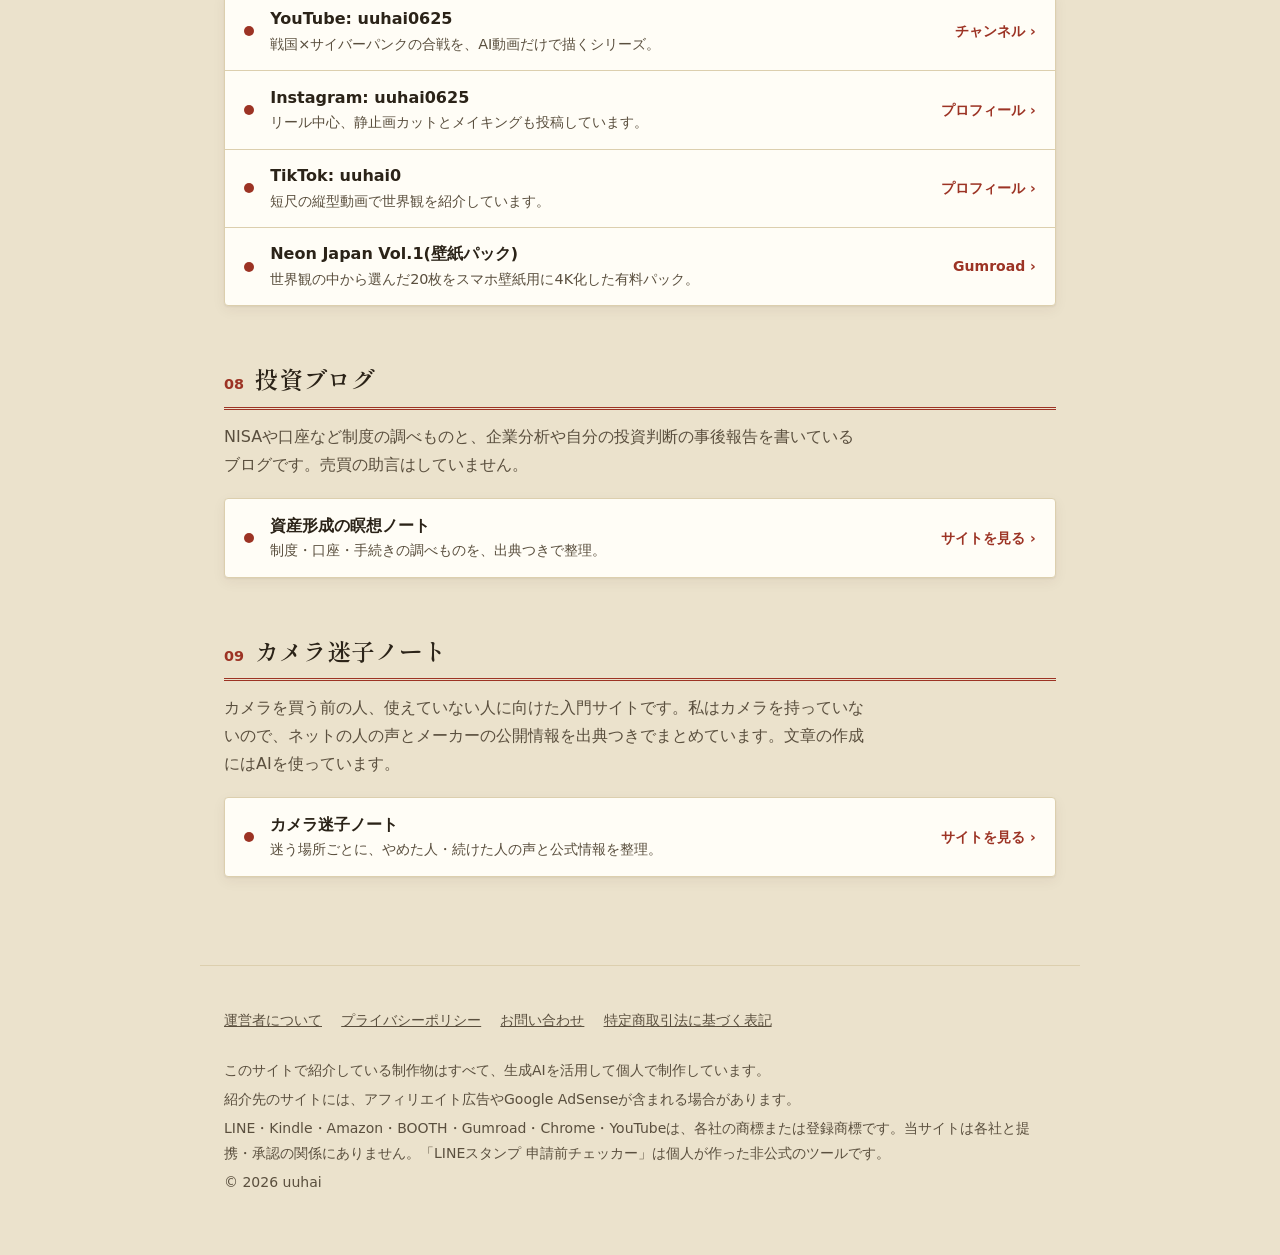
==== commit ce42fa40: "Portal v2: system body font, drop AdSense loader, hero CTA to tools, SNS below tiles, calc tools mov" ====
--- a/index.html
+++ b/index.html
@@ -33,7 +33,7 @@
 <meta property="og:title" content="ウーハイ | AIで作るLINEスタンプ・note・計算ツールまとめ">
 <meta property="og:description" content="会社員をしながらAIでキャラを作りスタンプ化、note・絵本・Chrome拡張機能・実用計算ツール・買い切りツールまで一人で作っているウーハイ(uuhai0625)の製作物まとめ。">
 <meta property="og:url" content="https://uuhai0625.github.io/">
-<meta property="og:image" content="https://uuhai0625.github.io/images/og-ja.jpg">
+<meta property="og:image" content="https://uuhai0625.github.io/images/og-ja.jpg?v=20261129">
 <meta property="og:image:width" content="1200">
 <meta property="og:image:height" content="630">
 <meta property="og:image:alt" content="ウーハイ(uuhai0625) 会社員×AIの製作物まとめ。キャラのくたおのIDカード">
@@ -43,20 +43,17 @@
 <meta name="twitter:site" content="@uuhai0625">
 <meta name="twitter:title" content="ウーハイ | AIで作るLINEスタンプ・note・計算ツールまとめ">
 <meta name="twitter:description" content="会社員をしながらAIでキャラを作りスタンプ化、note・絵本・Chrome拡張機能・実用計算ツール・買い切りツールまで一人で作っているウーハイ(uuhai0625)の製作物まとめ。">
-<meta name="twitter:image" content="https://uuhai0625.github.io/images/og-ja.jpg">
+<meta name="twitter:image" content="https://uuhai0625.github.io/images/og-ja.jpg?v=20261129">
 <meta name="twitter:image:alt" content="ウーハイ(uuhai0625) 会社員×AIの製作物まとめ。キャラのくたおのIDカード">
 <link rel="preconnect" href="https://fonts.googleapis.com">
 <link rel="preconnect" href="https://fonts.gstatic.com" crossorigin>
 <!-- Mincho is subset to heading characters only (kana + ASCII + heading kanji). If a new heading uses a kanji not in this list it falls back to the system serif; regenerate this URL. -->
 <link href="https://fonts.googleapis.com/css2?family=Shippori+Mincho:wght@600;800&amp;display=swap&amp;text=%20%21%22%23%24%25%26%27%28%29%2A%2B%2C-.%2F0123456789%3A%3B%3C%3D%3E%3F%40ABCDEFGHIJKLMNOPQRSTUVWXYZ%5B%5C%5D%5E_%60abcdefghijklmnopqrstuvwxyz%7B%7C%7D~%E2%80%A6%E3%80%81%E3%80%82%E3%80%8C%E3%80%8D%E3%80%8E%E3%80%8F%E3%80%9C%E3%81%81%E3%81%82%E3%81%83%E3%81%84%E3%81%85%E3%81%86%E3%81%87%E3%81%88%E3%81%89%E3%81%8A%E3%81%8B%E3%81%8C%E3%81%8D%E3%81%8E%E3%81%8F%E3%81%90%E3%81%91%E3%81%92%E3%81%93%E3%81%94%E3%81%95%E3%81%96%E3%81%97%E3%81%98%E3%81%99%E3%81%9A%E3%81%9B%E3%81%9C%E3%81%9D%E3%81%9E%E3%81%9F%E3%81%A0%E3%81%A1%E3%81%A2%E3%81%A3%E3%81%A4%E3%81%A5%E3%81%A6%E3%81%A7%E3%81%A8%E3%81%A9%E3%81%AA%E3%81%AB%E3%81%AC%E3%81%AD%E3%81%AE%E3%81%AF%E3%81%B0%E3%81%B1%E3%81%B2%E3%81%B3%E3%81%B4%E3%81%B5%E3%81%B6%E3%81%B7%E3%81%B8%E3%81%B9%E3%81%BA%E3%81%BB%E3%81%BC%E3%81%BD%E3%81%BE%E3%81%BF%E3%82%80%E3%82%81%E3%82%82%E3%82%83%E3%82%84%E3%82%85%E3%82%86%E3%82%87%E3%82%88%E3%82%89%E3%82%8A%E3%82%8B%E3%82%8C%E3%82%8D%E3%82%8E%E3%82%8F%E3%82%90%E3%82%91%E3%82%92%E3%82%93%E3%82%94%E3%82%95%E3%82%96%E3%82%A1%E3%82%A2%E3%82%A3%E3%82%A4%E3%82%A5%E3%82%A6%E3%82%A7%E3%82%A8%E3%82%A9%E3%82%AA%E3%82%AB%E3%82%AC%E3%82%AD%E3%82%AE%E3%82%AF%E3%82%B0%E3%82%B1%E3%82%B2%E3%82%B3%E3%82%B4%E3%82%B5%E3%82%B6%E3%82%B7%E3%82%B8%E3%82%B9%E3%82%BA%E3%82%BB%E3%82%BC%E3%82%BD%E3%82%BE%E3%82%BF%E3%83%80%E3%83%81%E3%83%82%E3%83%83%E3%83%84%E3%83%85%E3%83%86%E3%83%87%E3%83%88%E3%83%89%E3%83%8A%E3%83%8B%E3%83%8C%E3%83%8D%E3%83%8E%E3%83%8F%E3%83%90%E3%83%91%E3%83%92%E3%83%93%E3%83%94%E3%83%95%E3%83%96%E3%83%97%E3%83%98%E3%83%99%E3%83%9A%E3%83%9B%E3%83%9C%E3%83%9D%E3%83%9E%E3%83%9F%E3%83%A0%E3%83%A1%E3%83%A2%E3%83%A3%E3%83%A4%E3%83%A5%E3%83%A6%E3%83%A7%E3%83%A8%E3%83%A9%E3%83%AA%E3%83%AB%E3%83%AC%E3%83%AD%E3%83%AE%E3%83%AF%E3%83%B0%E3%83%B1%E3%83%B2%E3%83%B3%E3%83%B4%E3%83%B5%E3%83%B6%E3%83%B7%E3%83%B8%E3%83%B9%E3%83%BA%E3%83%BB%E3%83%BC%E4%BA%8B%E4%BA%BA%E4%BD%9C%E4%BF%A1%E5%80%8B%E5%85%8D%E5%88%87%E5%8B%95%E5%8F%96%E5%90%88%E5%91%8A%E5%95%8F%E5%A0%B1%E5%A4%89%E5%A4%96%E5%AD%90%E5%AE%9F%E5%BA%83%E5%BC%B5%E6%83%85%E6%89%B1%E6%8A%95%E6%8B%A1%E6%97%A7%E6%9B%B4%E6%9C%AC%E6%9E%90%E6%A8%A9%E6%A9%9F%E7%94%A8%E7%94%BB%E7%AE%97%E7%B5%A1%E7%B5%B5%E8%83%BD%E8%91%97%E8%A7%A3%E8%A8%88%E8%B2%AC%E8%B2%B7%E8%B3%87%E8%BF%B7%E9%80%81%E9%80%A3%E9%83%A8%E9%85%8D%E9%A0%85%C2%A5" rel="stylesheet">
-<link href="https://fonts.googleapis.com/css2?family=Zen+Kaku+Gothic+New:wght@400;700&amp;display=swap" rel="stylesheet">
-<link rel="stylesheet" href="style.css?v=20261129b">
+<link rel="stylesheet" href="style.css?v=20261129c">
 <link rel="icon" href="/favicon.png" type="image/png" sizes="192x192">
 <script type="application/ld+json">
 {"@context": "https://schema.org", "@graph": [{"@type": "WebSite", "@id": "https://uuhai0625.github.io/#website", "name": "ウーハイ", "alternateName": "uuhai0625", "url": "https://uuhai0625.github.io/", "inLanguage": "ja", "publisher": {"@id": "https://uuhai0625.github.io/#person"}}, {"@type": "Person", "@id": "https://uuhai0625.github.io/#person", "name": "ウーハイ", "alternateName": ["uuhai", "uuhai0625"], "url": "https://uuhai0625.github.io/", "sameAs": ["https://x.com/uuhai0625", "https://www.threads.com/@uuhai0625", "https://note.com/uuhai0625", "https://www.youtube.com/@uuhai0625"]}]}
 </script>
-<script async src="https://pagead2.googlesyndication.com/pagead/js/adsbygoogle.js?client=ca-pub-5128601654376423"
-     crossorigin="anonymous"></script>
 </head>
 <body>
 <a class="skip-link" href="#main">本文へ移動</a>
@@ -70,9 +67,9 @@
     <nav class="toc" aria-label="目次">
       <a href="#about">について</a>
       <a href="#line-stamp">LINEスタンプ</a>
+      <a href="#calc-tools">計算ツール</a>
       <a href="#note">note</a>
       <a href="#ehon">絵本</a>
-      <a href="#calc-tools">計算ツール</a>
       <a href="#extensions">拡張機能</a>
       <a href="#buyonce">買い切り</a>
       <a href="#video">動画</a>
@@ -87,12 +84,10 @@
   <div class="hero-text">
     <div class="seal" aria-hidden="true"><span>ウ</span></div>
     <h1>ウーハイ</h1>
-    <p class="tagline">会社員をしながら、AIでどこまでできるかを一人で実験中。<br>プロンプトも没案も失敗も、全部出していく記録です。</p>
-    <nav class="social-links" aria-label="SNSリンク">
-      <a href="https://x.com/uuhai0625" target="_blank" rel="noopener">X (Twitter)</a>
-      <a href="https://www.threads.com/@uuhai0625" target="_blank" rel="noopener">Threads</a>
-      <a href="https://note.com/uuhai0625" target="_blank" rel="noopener">note</a>
-      <a href="https://www.youtube.com/@uuhai0625" target="_blank" rel="noopener">YouTube</a>
+    <p class="tagline">会社員をしながら、AIでLINEスタンプ・絵本・無料の計算ツールなどを一人で作っています。<br>プロンプトも没案も失敗も、全部出していく記録です。</p>
+    <nav class="hero-cta" aria-label="おすすめ">
+      <a class="cta cta--primary" href="#calc-tools">無料の計算ツールを見る</a>
+      <a class="cta" href="#line-stamp">LINEスタンプを見る</a>
     </nav>
   </div>
   <div class="id-card" aria-hidden="true">
@@ -109,20 +104,20 @@
     <span class="quicklink-title">LINEスタンプ</span>
     <span class="quicklink-desc">AIキャラを作って売れるか、実験中</span>
   </a>
+  <a class="quicklink" href="#calc-tools">
+    <span class="quicklink-no">02</span>
+    <span class="quicklink-title">計算ツール</span>
+    <span class="quicklink-desc">冠婚葬祭の相場などが無料で分かる</span>
+  </a>
   <a class="quicklink" href="#note">
-    <span class="quicklink-no">02</span>
+    <span class="quicklink-no">03</span>
     <span class="quicklink-title">note</span>
     <span class="quicklink-desc">AIの使い方の検証と制作の舞台裏</span>
   </a>
   <a class="quicklink" href="#ehon">
-    <span class="quicklink-no">03</span>
+    <span class="quicklink-no">04</span>
     <span class="quicklink-title">絵本</span>
     <span class="quicklink-desc">AI生成イラストの子ども向け絵本</span>
-  </a>
-  <a class="quicklink" href="#calc-tools">
-    <span class="quicklink-no">04</span>
-    <span class="quicklink-title">計算ツール</span>
-    <span class="quicklink-desc">冠婚葬祭の相場などが無料で分かる</span>
   </a>
   <a class="quicklink" href="#extensions">
     <span class="quicklink-no">05</span>
@@ -150,6 +145,15 @@
     <span class="quicklink-desc">カメラで迷った人の声を集めた入門サイト</span>
   </a>
 </nav>
+<div class="social-block">
+  <p class="quicklinks-label">SNS</p>
+  <nav class="social-links" aria-label="SNSリンク">
+      <a href="https://x.com/uuhai0625" target="_blank" rel="noopener">X (Twitter)</a>
+      <a href="https://www.threads.com/@uuhai0625" target="_blank" rel="noopener">Threads</a>
+      <a href="https://note.com/uuhai0625" target="_blank" rel="noopener">note</a>
+      <a href="https://www.youtube.com/@uuhai0625" target="_blank" rel="noopener">YouTube</a>
+    </nav>
+</div>
 
 <main id="main" tabindex="-1">
 
@@ -160,9 +164,7 @@
         <h2>ウーハイについて</h2>
       </span>
     </div>
-    <p class="lead">本業は会社員で、このサイトにあるものは全部、仕事の合間や休日に一人で作っている副業です。もともと絵が描けるわけでも、映像を作れるわけでもありません。ただ、生成AIがここ数年で一気に進んで、「一人でもキャラを作って、スタンプにして、絵本にして、ツールも映像も作れる」時代になったことに、単純に面白さを感じたのが始まりでした。</p>
-    <p class="lead">大事にしているのは、うまくいったことだけを並べないことです。実際には、思い通りにならないプロンプトのほうが多いですし、途中で没にしたキャラや企画もたくさんあります。そういう試行錯誤や判断ミスも含めて正直に出していくことで、副業や個人制作に興味がある人の「実験ログ」として少しでも役に立てばと思っています。</p>
-    <p class="lead">上の目次の9つを並行して動かしています。どれも「AIでどこまでできるか」を試す実験で、止まるものも形になるものもあります。このページはその途中経過です。</p>
+    <p class="lead">本業は会社員です。このサイトにあるものは全部、仕事の合間や休日にAIを使って一人で作っています。うまくいかなかったことも含めて、そのまま出しています。</p>
 
     <dl class="about-meta">
       <div><dt>運営者</dt><dd>ウーハイ(個人・副業運営)</dd></div>
@@ -193,7 +195,7 @@
         <h2>LINEスタンプ</h2>
       </span>
     </div>
-    <p class="lead">AIでキャラを作って、LINEスタンプとして売れるのかを試しています。毒舌サラリーマンの「くたお」から始めて、今は26キャラ。キャラごとにあえて方向性を変えていて、一部は絵文字・着せかえも販売中です。目的は売上より、「AIでキャラを一から立ち上げて、ブランドとして成立させられるか」を確かめることです。</p>
+    <p class="lead">AIで作ったキャラのLINEスタンプです。毒舌サラリーマンの「くたお」から始めて、今は26キャラ。一部は絵文字・着せかえもあります。</p>
     <div class="sheet">
       <a class="row" href="https://store.line.me/stickershop/author/6489609/ja" target="_blank" rel="noopener">
         <span class="row-avatar">
@@ -250,14 +252,75 @@
     </div>
   </section>
 
-  <section class="entry" id="note">
-    <div class="entry-head">
+<section class="entry" id="calc-tools">
+    <div class="entry-head">
+      <span class="pinned-photo" aria-hidden="true"><img src="images/calc-tools.webp" alt="" width="305" height="160" loading="lazy" decoding="async"></span>
       <span class="entry-head-text">
         <span class="folio" aria-hidden="true">02</span>
+        <h2>実用計算ツール</h2>
+      </span>
+    </div>
+    <p class="lead">冠婚葬祭の相場、副業やふるさと納税、会社員の仕事の計算を、登録なし・無料で。同人誌の入稿前チェックや、当番・集金のとりまとめアプリもあります。</p>
+    <div class="sheet">
+      <a class="row" href="https://uuhai0625.github.io/life-event-calculators/" target="_blank" rel="noopener">
+        <span class="stamp stamp--live" aria-hidden="true"></span>
+        <span class="row-body">
+          <span class="row-title">相場ノート</span>
+          <span class="row-desc">ご祝儀・香典・出産祝いなど、冠婚葬祭のお金の相場を調べられる無料サイト。</span>
+        </span>
+        <span class="row-status">サイトを見る</span>
+      </a>
+      <a class="row" href="https://uuhai0625.github.io/side-hustle-calculators/" target="_blank" rel="noopener">
+        <span class="stamp stamp--live" aria-hidden="true"></span>
+        <span class="row-body">
+          <span class="row-title">AI副業そろばん</span>
+          <span class="row-desc">生成AIで副業する人向けの計算機+道具ガイド。ふるさと納税の控除シミュレーターも同居しています。</span>
+        </span>
+        <span class="row-status">サイトを見る</span>
+      </a>
+      <a class="row" href="https://uuhai-keisan.github.io/" target="_blank" rel="noopener">
+        <span class="stamp stamp--live" aria-hidden="true"></span>
+        <span class="row-body">
+          <span class="row-title">uuhai計算帳</span>
+          <span class="row-desc">フレックスの残り時間、残業の月末見込みなど、会社員の面倒な計算を1ページ1機能で。入力した数字は外に送りません。</span>
+        </span>
+        <span class="row-status">サイトを見る</span>
+      </a>
+      <a class="row" href="https://uuhai0625.github.io/nyuko-checker/" target="_blank" rel="noopener">
+        <span class="stamp stamp--live" aria-hidden="true"></span>
+        <span class="row-body">
+          <span class="row-title">入稿まえチェッカー</span>
+          <span class="row-desc">同人誌の原稿データを、印刷所に出す前にブラウザだけでチェック。ファイルは外に送りません。</span>
+        </span>
+        <span class="row-status">ツールを見る</span>
+      </a>
+      <a class="row" href="https://touban-atsume.uuhai0625.workers.dev/" target="_blank" rel="noopener">
+        <span class="stamp stamp--live" aria-hidden="true"></span>
+        <span class="row-body">
+          <span class="row-title">当番あつめ</span>
+          <span class="row-desc">PTA・子ども会・町内会などの当番を、URLを配ってみんなに都合を入れてもらう形で集める無料アプリ。</span>
+        </span>
+        <span class="row-status">アプリを見る</span>
+      </a>
+      <a class="row" href="https://shuukin-atsume.uuhai0625.workers.dev/" target="_blank" rel="noopener">
+        <span class="stamp stamp--live" aria-hidden="true"></span>
+        <span class="row-body">
+          <span class="row-title">集金あつめ</span>
+          <span class="row-desc">子ども会などの集金で、誰が払ったかを班長と係の二段で記録する無料アプリ。</span>
+        </span>
+        <span class="row-status">アプリを見る</span>
+      </a>
+    </div>
+  </section>
+
+<section class="entry" id="note">
+    <div class="entry-head">
+      <span class="entry-head-text">
+        <span class="folio" aria-hidden="true">03</span>
         <h2>note</h2>
       </span>
     </div>
-    <p class="lead">AI業界ニュースの解説と、制作の舞台裏(失敗談・検証ログ)を書いています。ひとつは、AI業界の動きを追いかけて分かったことを、専門用語に頼らず自分の言葉でかみ砕く記事。もうひとつは、実際に手を動かした制作の裏側で、うまくいかなかったプロンプトや途中の判断ミスもそのまま書いています。きれいにまとまった話より、途中経過のほうが誰かの役に立つことがある、と思って続けている2本柱です。</p>
+    <p class="lead">AIの使い方を試した記録と、制作の舞台裏(失敗談・検証ログ)を書いています。</p>
     <div class="sheet">
       <a class="row" href="https://note.com/uuhai0625" target="_blank" rel="noopener">
         <span class="stamp stamp--live" aria-hidden="true"></span>
@@ -270,15 +333,15 @@
     </div>
   </section>
 
-  <section class="entry" id="ehon">
+<section class="entry" id="ehon">
     <div class="entry-head">
       <span class="pinned-photo" aria-hidden="true"><img src="images/ehon-cover.webp" alt="" width="240" height="160" loading="lazy" decoding="async"></span>
       <span class="entry-head-text">
-        <span class="folio" aria-hidden="true">03</span>
+        <span class="folio" aria-hidden="true">04</span>
         <h2>絵本(Amazon KDP)</h2>
       </span>
     </div>
-    <p class="lead">AI生成イラストで作る子ども向け絵本シリーズ。これまでに8巻を刊行し(日本語版・英語版あり)、9巻目を準備中です。イラストの生成から文章、Kindleでの個人出版まで、外注せず一人で完結させるチャレンジとして始めました。子どもが読んでも分かりやすい、優しい物語になるように意識していて、AIならではの絵の揺れをどう抑えるかも毎巻の課題です。</p>
+    <p class="lead">AIで絵を描いた子ども向けの絵本です。8巻まで出ていて(日本語版・英語版)、9巻目を準備中です。</p>
     <div class="sheet">
       <a class="row" href="https://www.amazon.co.jp/stores/uuhai/author/B0HDM4SZH3" target="_blank" rel="noopener">
         <span class="stamp stamp--live" aria-hidden="true"></span>
@@ -291,75 +354,14 @@
     </div>
   </section>
 
-  <section class="entry" id="calc-tools">
-    <div class="entry-head">
-      <span class="pinned-photo" aria-hidden="true"><img src="images/calc-tools.webp" alt="" width="305" height="160" loading="lazy" decoding="async"></span>
-      <span class="entry-head-text">
-        <span class="folio" aria-hidden="true">04</span>
-        <h2>実用計算ツール</h2>
-      </span>
-    </div>
-    <p class="lead">冠婚葬祭の相場から、仕事・副業のちょっと面倒な計算まで、無料で使える計算ツールです。冠婚葬祭のお金は「相場ノート」、副業の経費やふるさと納税は「AI副業そろばん」、会社員の仕事と暮らしの計算は「uuhai計算帳」と分けています。同人誌の入稿前チェックや、当番・集金のとりまとめに使える無料のWebアプリもあります。登録も課金もなしで、数字だけ確かめて閉じられる使い方を想定しています。</p>
-    <div class="sheet">
-      <a class="row" href="https://uuhai0625.github.io/life-event-calculators/" target="_blank" rel="noopener">
-        <span class="stamp stamp--live" aria-hidden="true"></span>
-        <span class="row-body">
-          <span class="row-title">相場ノート</span>
-          <span class="row-desc">ご祝儀・香典・出産祝いなど、冠婚葬祭のお金の相場を調べられる無料サイト。</span>
-        </span>
-        <span class="row-status">サイトを見る</span>
-      </a>
-      <a class="row" href="https://uuhai0625.github.io/side-hustle-calculators/" target="_blank" rel="noopener">
-        <span class="stamp stamp--live" aria-hidden="true"></span>
-        <span class="row-body">
-          <span class="row-title">AI副業そろばん</span>
-          <span class="row-desc">生成AIで副業する人向けの計算機+道具ガイド。ふるさと納税の控除シミュレーターも同居しています。</span>
-        </span>
-        <span class="row-status">サイトを見る</span>
-      </a>
-      <a class="row" href="https://uuhai-keisan.github.io/" target="_blank" rel="noopener">
-        <span class="stamp stamp--live" aria-hidden="true"></span>
-        <span class="row-body">
-          <span class="row-title">uuhai計算帳</span>
-          <span class="row-desc">フレックスの残り時間、残業の月末見込みなど、会社員の面倒な計算を1ページ1機能で。入力した数字は外に送りません。</span>
-        </span>
-        <span class="row-status">サイトを見る</span>
-      </a>
-      <a class="row" href="https://uuhai0625.github.io/nyuko-checker/" target="_blank" rel="noopener">
-        <span class="stamp stamp--live" aria-hidden="true"></span>
-        <span class="row-body">
-          <span class="row-title">入稿まえチェッカー</span>
-          <span class="row-desc">同人誌の原稿データを、印刷所に出す前にブラウザだけでチェック。ファイルは外に送りません。</span>
-        </span>
-        <span class="row-status">ツールを見る</span>
-      </a>
-      <a class="row" href="https://touban-atsume.uuhai0625.workers.dev/" target="_blank" rel="noopener">
-        <span class="stamp stamp--live" aria-hidden="true"></span>
-        <span class="row-body">
-          <span class="row-title">当番あつめ</span>
-          <span class="row-desc">PTA・子ども会・町内会などの当番を、URLを配ってみんなに都合を入れてもらう形で集める無料アプリ。</span>
-        </span>
-        <span class="row-status">アプリを見る</span>
-      </a>
-      <a class="row" href="https://shuukin-atsume.uuhai0625.workers.dev/" target="_blank" rel="noopener">
-        <span class="stamp stamp--live" aria-hidden="true"></span>
-        <span class="row-body">
-          <span class="row-title">集金あつめ</span>
-          <span class="row-desc">子ども会などの集金で、誰が払ったかを班長と係の二段で記録する無料アプリ。</span>
-        </span>
-        <span class="row-status">アプリを見る</span>
-      </a>
-    </div>
-  </section>
-
-  <section class="entry" id="extensions">
+<section class="entry" id="extensions">
     <div class="entry-head">
       <span class="entry-head-text">
         <span class="folio" aria-hidden="true">05</span>
         <h2>Chrome拡張機能</h2>
       </span>
     </div>
-    <p class="lead">プロンプトの差分管理、ページ全体のスクリーンショット、気が散るサイトのブロックができるChrome拡張機能です。どれも、まず自分用に作って使い続けられたものだけを製品にしたので、機能は少なめですが用途ははっきりしています。</p>
+    <p class="lead">プロンプトの差分管理、ページ全体のスクリーンショット、気が散るサイトのブロックができるChrome拡張機能です。どれも、まず自分用に作ったものです。</p>
     <div class="sheet">
       <a class="row" href="https://chromewebstore.google.com/detail/promptdiff/ceagibdnjhkigjfmbomhclkndefoebaf" target="_blank" rel="noopener">
         <span class="row-avatar">
@@ -401,14 +403,14 @@
     <p class="lead" style="margin-top:1rem">有料版の販売条件は<a href="tokushoho.html">特定商取引法に基づく表記</a>をご覧ください。</p>
   </section>
 
-  <section class="entry" id="buyonce">
+<section class="entry" id="buyonce">
     <div class="entry-head">
       <span class="entry-head-text">
         <span class="folio" aria-hidden="true">06</span>
         <h2>買い切りツール</h2>
       </span>
     </div>
-    <p class="lead">単発課金・買い切り型のミニWebツールをBOOTHで販売しています。サブスクではなく買い切りにこだわっているのは、ちょっとした悩みを解決するだけのツールに継続課金は必要ないと考えているからです。LINEスタンプの申請前チェックや、クリエイター向けの手数料比較など、実際に自分が欲しかったニッチな計算・確認ツールを、必要な機能だけに絞って形にしています。</p>
+    <p class="lead">登録なしで使える小さなWebツールです。無料版はブラウザでそのまま使えて、全部の機能はBOOTHの¥100の買い切りで使えます。</p>
     <div class="sheet">
       <a class="row" href="https://uuhai0625.booth.pm/" target="_blank" rel="noopener">
         <span class="stamp stamp--live" aria-hidden="true"></span>
@@ -529,7 +531,7 @@
     </details>
   </section>
 
-  <section class="entry" id="video">
+<section class="entry" id="video">
     <div class="entry-head">
       <span class="pinned-photo" aria-hidden="true"><img src="images/video-still.webp" alt="" width="160" height="287" loading="lazy" decoding="async"></span>
       <span class="entry-head-text">
@@ -537,7 +539,7 @@
         <h2>動画</h2>
       </span>
     </div>
-    <p class="lead">和×サイバーパンクの世界観で作る、AI生成の短編映像シリーズ「天下布線」です。戦国の和の意匠と近未来のサイバーパンクを掛け合わせ、忍と巨大兵器の合戦を、AI動画生成技術だけでどこまで作り込めるかに挑戦しています。撮影も作画もできない一人の会社員が、プロンプトの試行錯誤だけで映像作品として成立させられるのか、その記録でもあります。</p>
+    <p class="lead">戦国の和とサイバーパンクを掛け合わせた、AI動画の短編シリーズ「天下布線」です。忍と巨大兵器の合戦を描いています。</p>
     <div class="sheet">
       <a class="row" href="https://www.youtube.com/@uuhai0625" target="_blank" rel="noopener">
         <span class="stamp stamp--live" aria-hidden="true"></span>
@@ -574,14 +576,14 @@
     </div>
   </section>
 
-  <section class="entry" id="invest">
+<section class="entry" id="invest">
     <div class="entry-head">
       <span class="entry-head-text">
         <span class="folio" aria-hidden="true">08</span>
         <h2>投資ブログ</h2>
       </span>
     </div>
-    <p class="lead">NISAや口座など制度の調べものと、企業分析や自分の投資判断の事後報告を書いているブログです。売買の助言はしていません。調べた過程と比べた結果を、そのまま公開しています。</p>
+    <p class="lead">NISAや口座など制度の調べものと、企業分析や自分の投資判断の事後報告を書いているブログです。売買の助言はしていません。</p>
     <div class="sheet">
       <a class="row" href="https://uuhai0625.github.io/invest-meisou-notes/" target="_blank" rel="noopener">
         <span class="stamp stamp--live" aria-hidden="true"></span>
@@ -594,14 +596,14 @@
     </div>
   </section>
 
-  <section class="entry" id="camera">
+<section class="entry" id="camera">
     <div class="entry-head">
       <span class="entry-head-text">
         <span class="folio" aria-hidden="true">09</span>
         <h2>カメラ迷子ノート</h2>
       </span>
     </div>
-    <p class="lead">カメラを買う前の人、買ったけど使えていない人、続けるか迷っている人に向けた入門サイトです。運営者の私自身はカメラを持っていないため、体験談のようには書かず、ネットで見つかった人の声とメーカーの公開情報を出典つきでまとめる形にしています。文章の作成にはAIを使っています。</p>
+    <p class="lead">カメラを買う前の人、使えていない人に向けた入門サイトです。私はカメラを持っていないので、ネットの人の声とメーカーの公開情報を出典つきでまとめています。文章の作成にはAIを使っています。</p>
     <div class="sheet">
       <a class="row" href="https://uuhai0625.github.io/camera-maigo-note/" target="_blank" rel="noopener">
         <span class="stamp stamp--live" aria-hidden="true"></span>
--- a/style.css
+++ b/style.css
@@ -14,6 +14,7 @@
   --shadow: 0 1px 2px rgba(60, 40, 20, 0.06), 0 4px 14px rgba(60, 40, 20, 0.06);
   --header-bg: rgba(235, 226, 204, 0.96);
   --avatar-bg: #ffffff;
+  --on-accent: #ffffff;
   --max-width: 880px;
   --text-width: 40em;
   font-size: 100%;
@@ -34,6 +35,7 @@
     --shadow: 0 1px 2px rgba(0, 0, 0, 0.3);
     --header-bg: rgba(29, 26, 21, 0.96);
     --avatar-bg: #f6f1e5;
+    --on-accent: #1d1a15;
   }
 }
 
@@ -45,7 +47,8 @@
   margin: 0;
   background: var(--bg);
   color: var(--text);
-  font-family: "Zen Kaku Gothic New", "Hiragino Kaku Gothic ProN", "Yu Gothic", sans-serif;
+  /* system Japanese gothic: no web font download for body text (was ~870KB) */
+  font-family: "Hiragino Sans", "Hiragino Kaku Gothic ProN", "Yu Gothic UI", "Yu Gothic", Meiryo, "Noto Sans JP", system-ui, sans-serif;
   font-size: 1rem;
   line-height: 1.75;
   -webkit-font-smoothing: antialiased;
@@ -115,7 +118,7 @@
   opacity: 0.6;
 }
 .seal span {
-  font-family: "Zen Kaku Gothic New", sans-serif;
+  font-family: inherit;
   font-weight: 700;
   font-size: 2.2rem;
   color: var(--seal);
@@ -320,6 +323,34 @@
   margin: 0;
   text-align: center;
 }
+
+.hero-cta {
+  display: flex;
+  flex-wrap: wrap;
+  gap: 0.6rem;
+}
+.cta {
+  display: inline-flex;
+  align-items: center;
+  min-height: 48px;
+  padding: 0 1.2rem;
+  border-radius: 4px;
+  border: 1px solid var(--accent);
+  color: var(--accent);
+  background: var(--surface);
+  font-weight: 700;
+  text-decoration: none;
+}
+.cta::after { content: "›" / ""; margin-left: 0.3rem; }
+.cta:hover { background: var(--surface-hover); }
+.cta--primary { background: var(--accent); color: var(--on-accent); }
+.cta--primary:hover { background: var(--accent); filter: brightness(1.08); }
+
+.social-block {
+  max-width: var(--max-width);
+  margin: -1.6rem auto 2.4rem;
+}
+.social-block .social-links { padding: 0 1.5rem; margin-top: 0.5rem; }
 
 /* ---------- Quicklinks (category tiles) ---------- */
 
@@ -696,7 +727,9 @@
   .seal:not(.seal--mini) { width: 56px; height: 56px; margin: 0; }
   .seal:not(.seal--mini) span { font-size: 1.35rem; }
   .hero h1 { margin: 0; font-size: 1.9rem; }
-  .tagline, .social-links { grid-column: 1 / -1; }
+  .tagline, .hero-cta { grid-column: 1 / -1; }
+  .cta { flex: 1 1 auto; justify-content: center; }
+  .social-block .social-links { padding: 0 1rem; }
   .tagline { font-size: 1rem; margin: 0.8rem 0 0.9rem; }
   .social-links { gap: 0.4rem; }
   .social-links a { padding: 0 0.75rem; font-size: 0.875rem; }
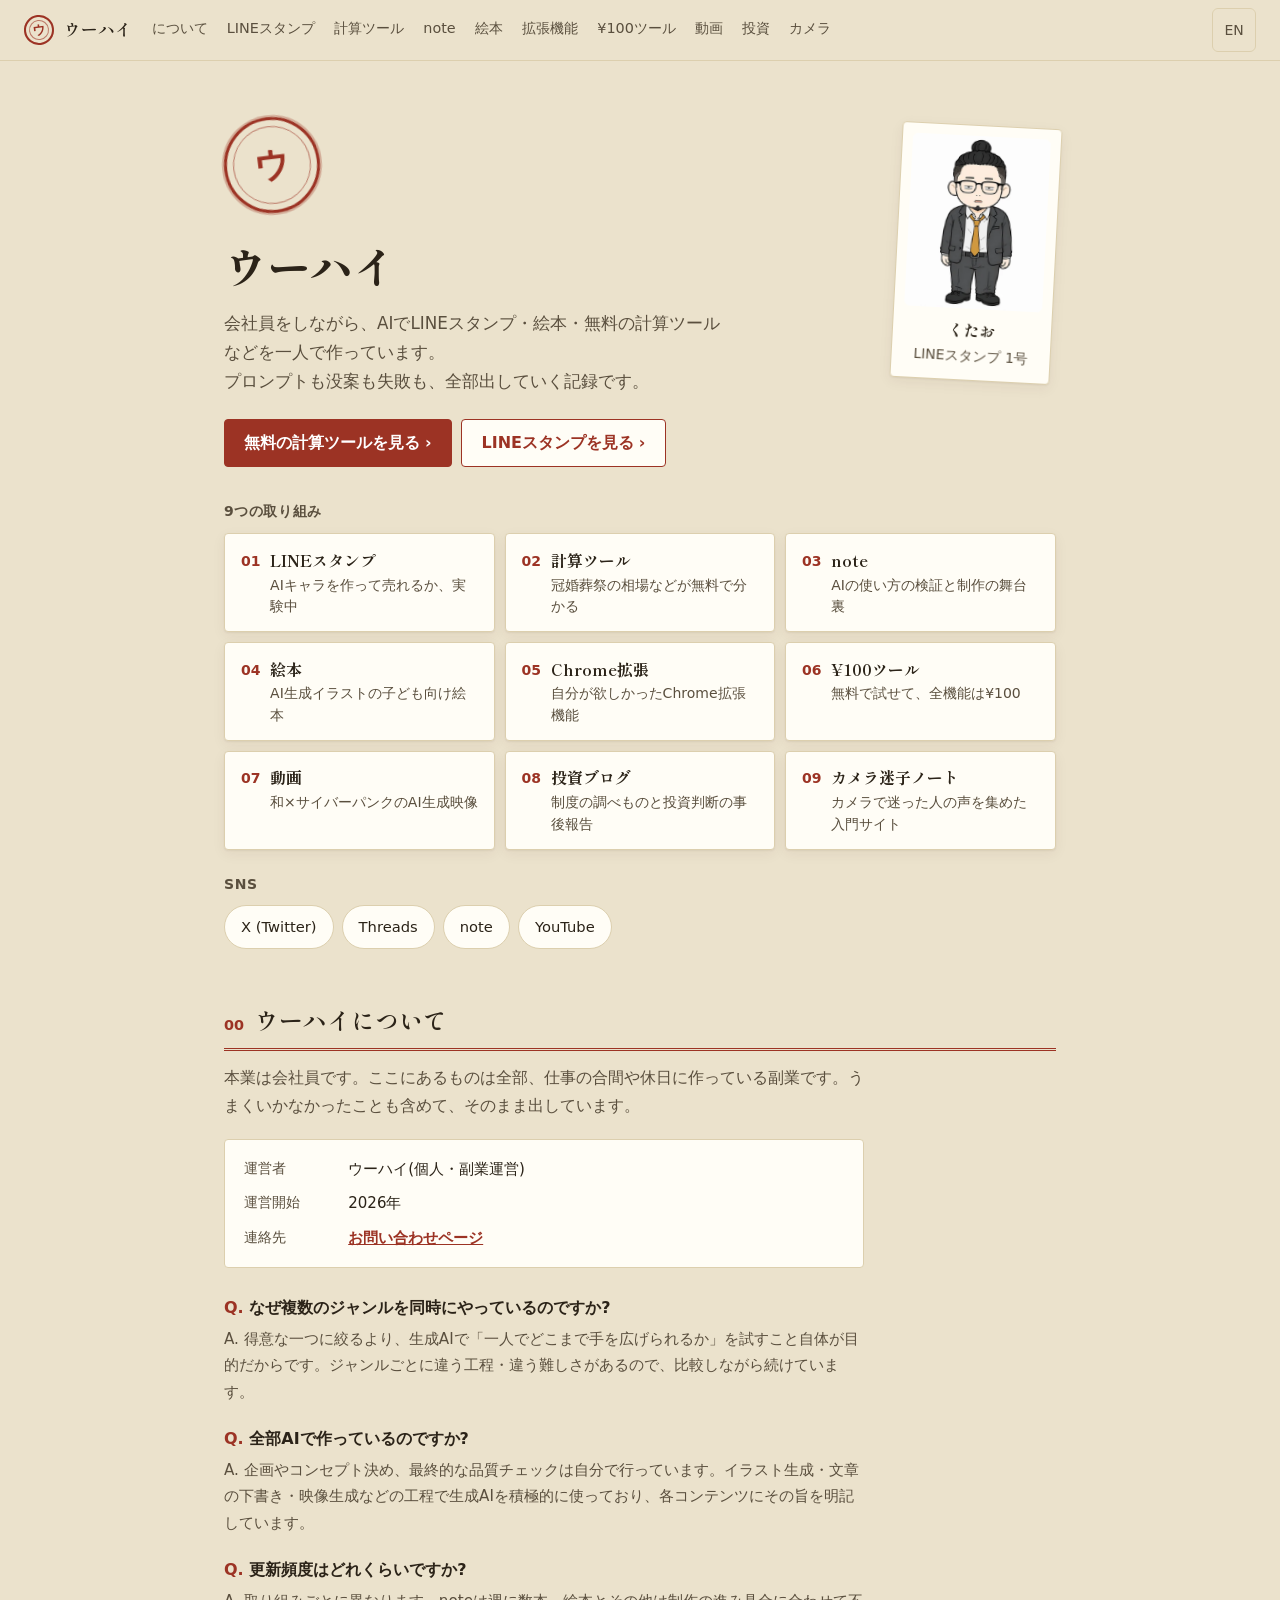
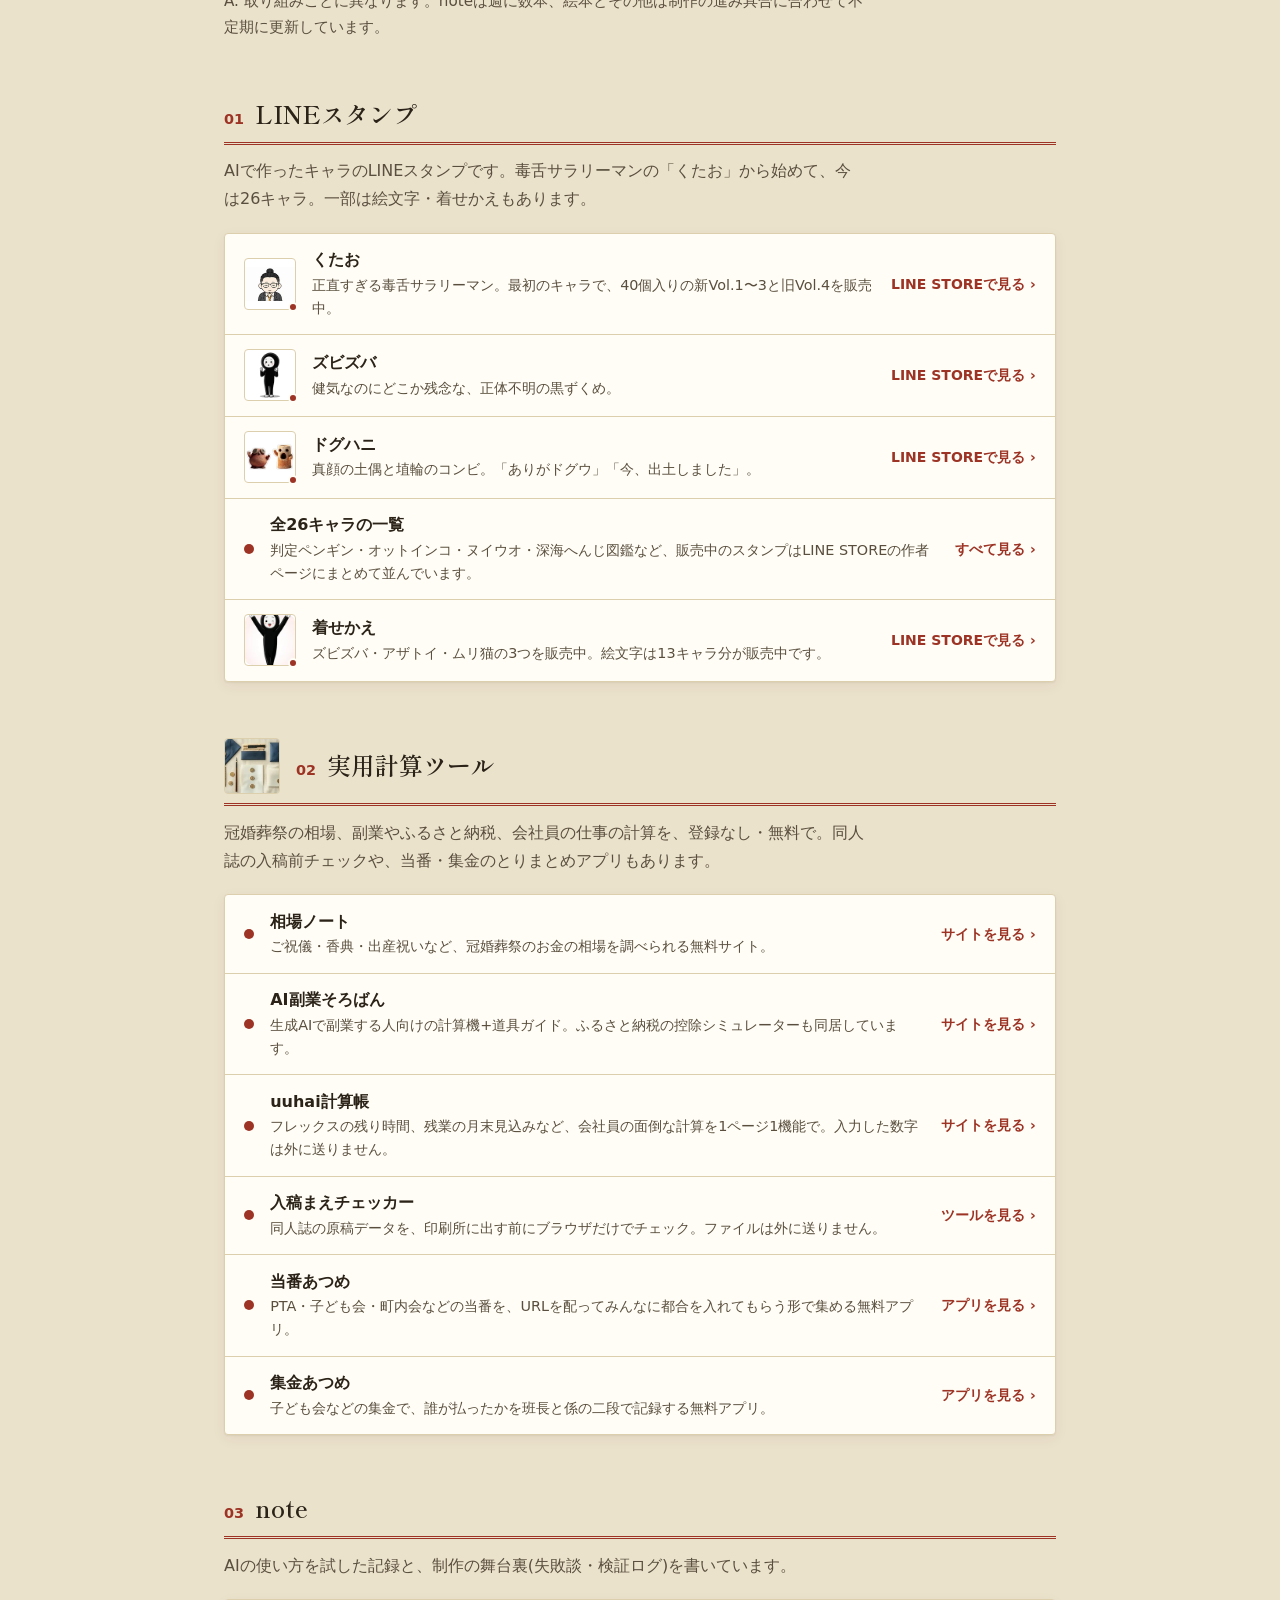
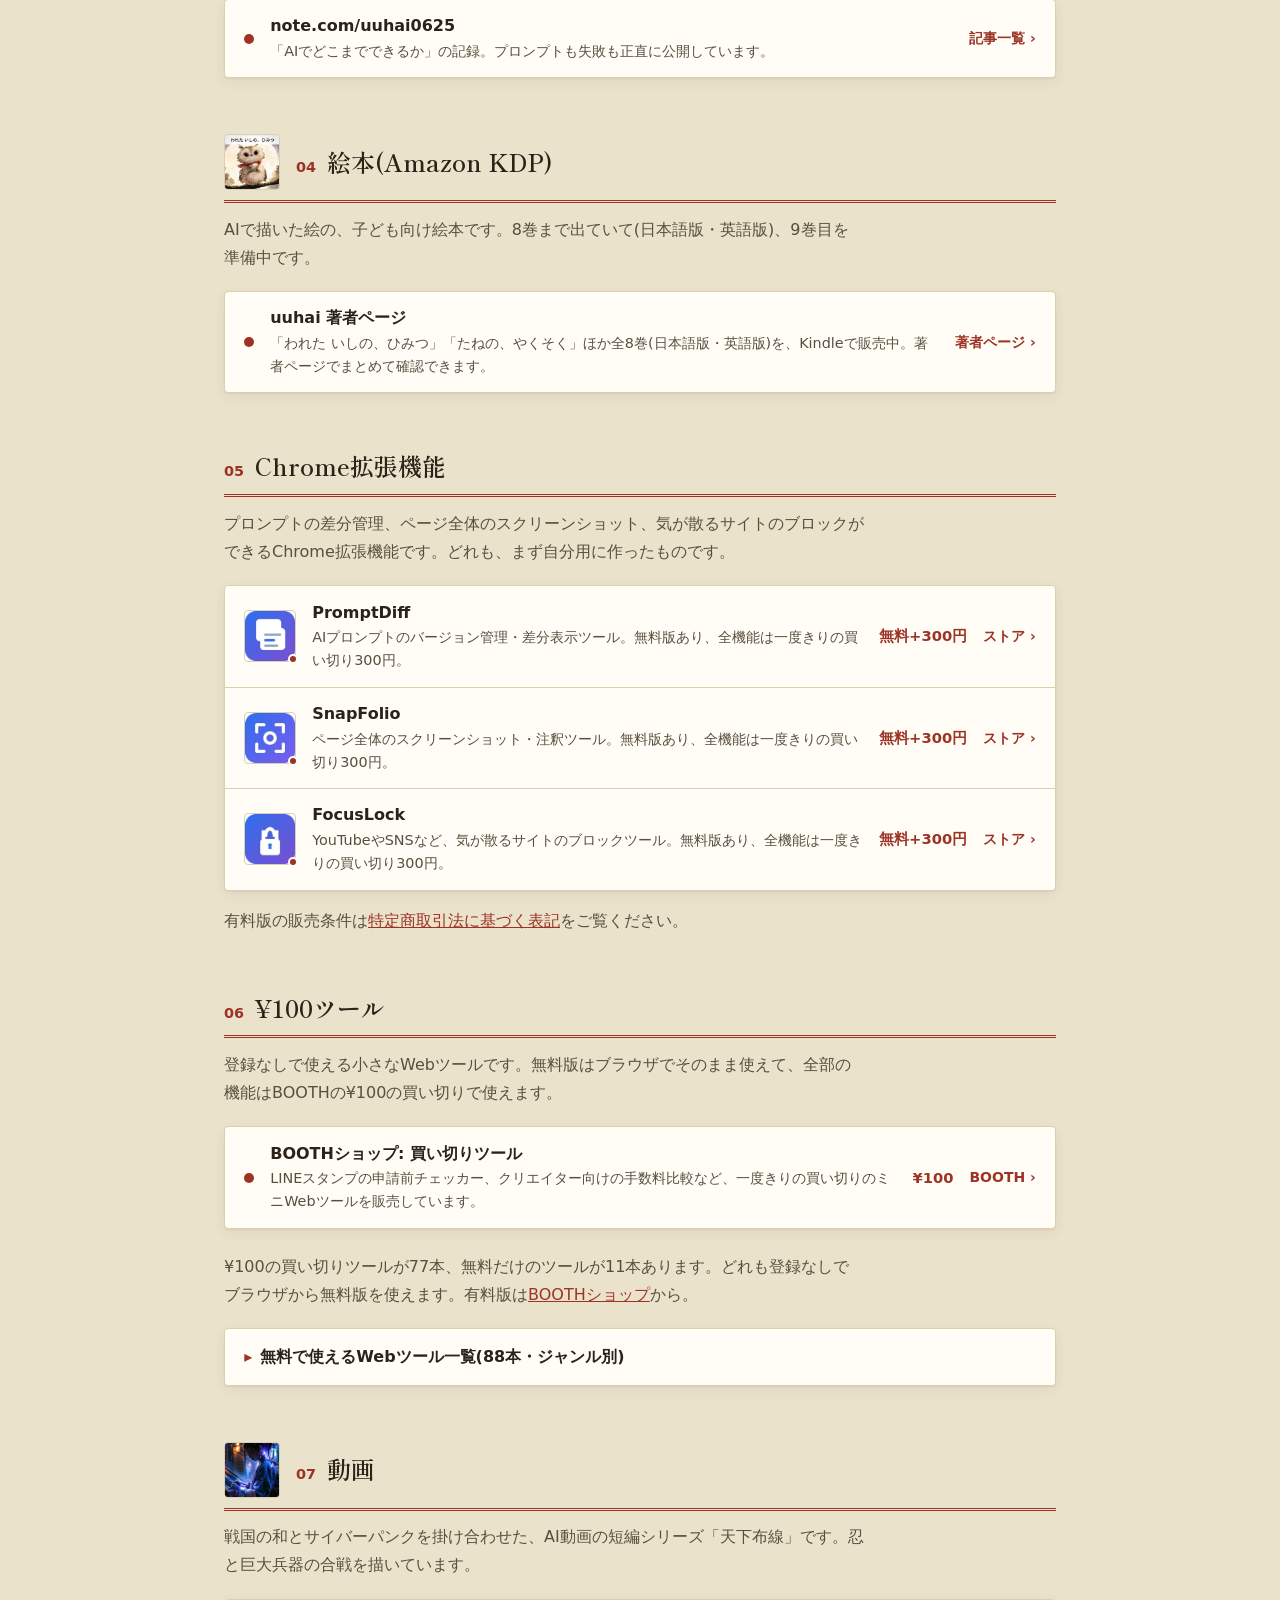
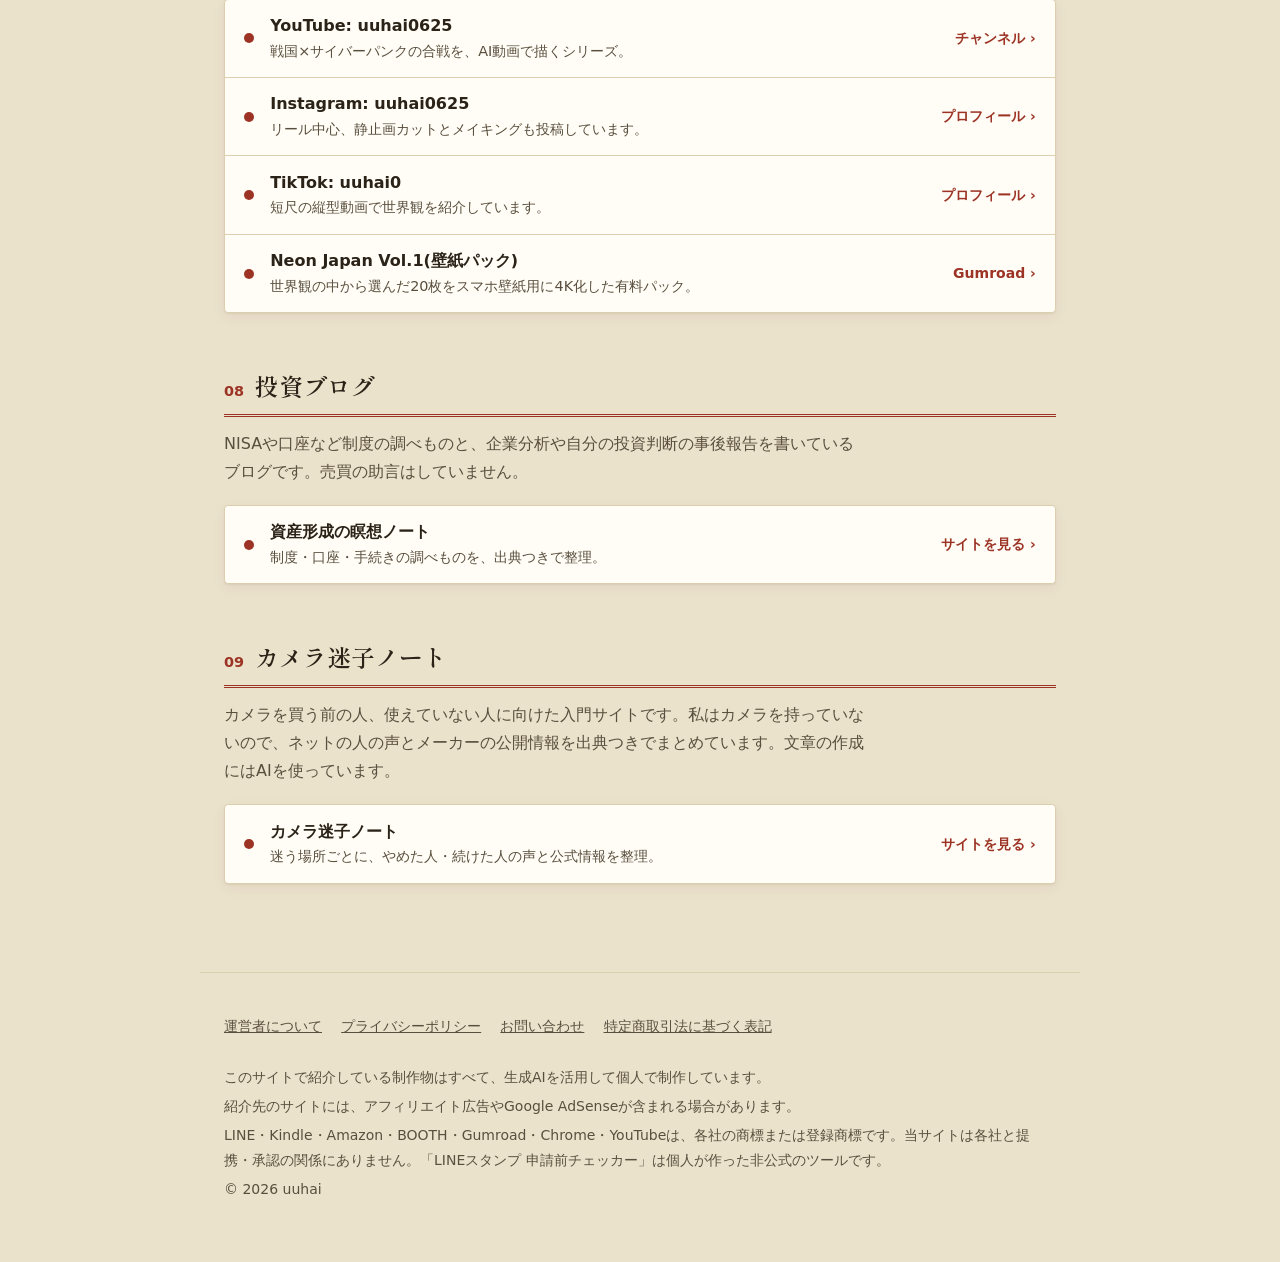
==== commit a7f744f3: "Re-review fixes: keep en without GA (10/03 EEA decision), privacy no longer claims AdSense, click ev" ====
--- a/index.html
+++ b/index.html
@@ -23,7 +23,7 @@
 <meta name="theme-color" content="#ebe2cc" media="(prefers-color-scheme: light)">
 <meta name="theme-color" content="#1d1a15" media="(prefers-color-scheme: dark)">
 <title>ウーハイ | AIで作るLINEスタンプ・note・計算ツールまとめ</title>
-<meta name="description" content="会社員をしながらAIでキャラを作りスタンプ化、note・絵本・Chrome拡張機能・実用計算ツール・買い切りツールまで一人で作っているウーハイ(uuhai0625)の製作物まとめ。">
+<meta name="description" content="会社員をしながらAIでLINEスタンプ・無料の計算ツール・絵本・note・Chrome拡張機能・¥100ツールまで一人で作っているウーハイ(uuhai0625)の製作物まとめ。">
 <link rel="alternate" hreflang="ja" href="https://uuhai0625.github.io/">
 <link rel="alternate" hreflang="en" href="https://uuhai0625.github.io/en/">
 <link rel="alternate" hreflang="x-default" href="https://uuhai0625.github.io/">
@@ -31,25 +31,25 @@
 <meta property="og:type" content="website">
 <meta property="og:site_name" content="ウーハイ">
 <meta property="og:title" content="ウーハイ | AIで作るLINEスタンプ・note・計算ツールまとめ">
-<meta property="og:description" content="会社員をしながらAIでキャラを作りスタンプ化、note・絵本・Chrome拡張機能・実用計算ツール・買い切りツールまで一人で作っているウーハイ(uuhai0625)の製作物まとめ。">
+<meta property="og:description" content="会社員をしながらAIでLINEスタンプ・無料の計算ツール・絵本・note・Chrome拡張機能・¥100ツールまで一人で作っているウーハイ(uuhai0625)の製作物まとめ。">
 <meta property="og:url" content="https://uuhai0625.github.io/">
 <meta property="og:image" content="https://uuhai0625.github.io/images/og-ja.jpg?v=20261129">
 <meta property="og:image:width" content="1200">
 <meta property="og:image:height" content="630">
-<meta property="og:image:alt" content="ウーハイ(uuhai0625) 会社員×AIの製作物まとめ。キャラのくたおのIDカード">
+<meta property="og:image:alt" content="ウーハイ(uuhai0625) 会社員×AIの製作物まとめ。キャラのくたおのカード">
 <meta property="og:locale" content="ja_JP">
 <meta property="og:locale:alternate" content="en_US">
 <meta name="twitter:card" content="summary_large_image">
 <meta name="twitter:site" content="@uuhai0625">
 <meta name="twitter:title" content="ウーハイ | AIで作るLINEスタンプ・note・計算ツールまとめ">
-<meta name="twitter:description" content="会社員をしながらAIでキャラを作りスタンプ化、note・絵本・Chrome拡張機能・実用計算ツール・買い切りツールまで一人で作っているウーハイ(uuhai0625)の製作物まとめ。">
+<meta name="twitter:description" content="会社員をしながらAIでLINEスタンプ・無料の計算ツール・絵本・note・Chrome拡張機能・¥100ツールまで一人で作っているウーハイ(uuhai0625)の製作物まとめ。">
 <meta name="twitter:image" content="https://uuhai0625.github.io/images/og-ja.jpg?v=20261129">
-<meta name="twitter:image:alt" content="ウーハイ(uuhai0625) 会社員×AIの製作物まとめ。キャラのくたおのIDカード">
+<meta name="twitter:image:alt" content="ウーハイ(uuhai0625) 会社員×AIの製作物まとめ。キャラのくたおのカード">
 <link rel="preconnect" href="https://fonts.googleapis.com">
 <link rel="preconnect" href="https://fonts.gstatic.com" crossorigin>
 <!-- Mincho is subset to heading characters only (kana + ASCII + heading kanji). If a new heading uses a kanji not in this list it falls back to the system serif; regenerate this URL. -->
 <link href="https://fonts.googleapis.com/css2?family=Shippori+Mincho:wght@600;800&amp;display=swap&amp;text=%20%21%22%23%24%25%26%27%28%29%2A%2B%2C-.%2F0123456789%3A%3B%3C%3D%3E%3F%40ABCDEFGHIJKLMNOPQRSTUVWXYZ%5B%5C%5D%5E_%60abcdefghijklmnopqrstuvwxyz%7B%7C%7D~%E2%80%A6%E3%80%81%E3%80%82%E3%80%8C%E3%80%8D%E3%80%8E%E3%80%8F%E3%80%9C%E3%81%81%E3%81%82%E3%81%83%E3%81%84%E3%81%85%E3%81%86%E3%81%87%E3%81%88%E3%81%89%E3%81%8A%E3%81%8B%E3%81%8C%E3%81%8D%E3%81%8E%E3%81%8F%E3%81%90%E3%81%91%E3%81%92%E3%81%93%E3%81%94%E3%81%95%E3%81%96%E3%81%97%E3%81%98%E3%81%99%E3%81%9A%E3%81%9B%E3%81%9C%E3%81%9D%E3%81%9E%E3%81%9F%E3%81%A0%E3%81%A1%E3%81%A2%E3%81%A3%E3%81%A4%E3%81%A5%E3%81%A6%E3%81%A7%E3%81%A8%E3%81%A9%E3%81%AA%E3%81%AB%E3%81%AC%E3%81%AD%E3%81%AE%E3%81%AF%E3%81%B0%E3%81%B1%E3%81%B2%E3%81%B3%E3%81%B4%E3%81%B5%E3%81%B6%E3%81%B7%E3%81%B8%E3%81%B9%E3%81%BA%E3%81%BB%E3%81%BC%E3%81%BD%E3%81%BE%E3%81%BF%E3%82%80%E3%82%81%E3%82%82%E3%82%83%E3%82%84%E3%82%85%E3%82%86%E3%82%87%E3%82%88%E3%82%89%E3%82%8A%E3%82%8B%E3%82%8C%E3%82%8D%E3%82%8E%E3%82%8F%E3%82%90%E3%82%91%E3%82%92%E3%82%93%E3%82%94%E3%82%95%E3%82%96%E3%82%A1%E3%82%A2%E3%82%A3%E3%82%A4%E3%82%A5%E3%82%A6%E3%82%A7%E3%82%A8%E3%82%A9%E3%82%AA%E3%82%AB%E3%82%AC%E3%82%AD%E3%82%AE%E3%82%AF%E3%82%B0%E3%82%B1%E3%82%B2%E3%82%B3%E3%82%B4%E3%82%B5%E3%82%B6%E3%82%B7%E3%82%B8%E3%82%B9%E3%82%BA%E3%82%BB%E3%82%BC%E3%82%BD%E3%82%BE%E3%82%BF%E3%83%80%E3%83%81%E3%83%82%E3%83%83%E3%83%84%E3%83%85%E3%83%86%E3%83%87%E3%83%88%E3%83%89%E3%83%8A%E3%83%8B%E3%83%8C%E3%83%8D%E3%83%8E%E3%83%8F%E3%83%90%E3%83%91%E3%83%92%E3%83%93%E3%83%94%E3%83%95%E3%83%96%E3%83%97%E3%83%98%E3%83%99%E3%83%9A%E3%83%9B%E3%83%9C%E3%83%9D%E3%83%9E%E3%83%9F%E3%83%A0%E3%83%A1%E3%83%A2%E3%83%A3%E3%83%A4%E3%83%A5%E3%83%A6%E3%83%A7%E3%83%A8%E3%83%A9%E3%83%AA%E3%83%AB%E3%83%AC%E3%83%AD%E3%83%AE%E3%83%AF%E3%83%B0%E3%83%B1%E3%83%B2%E3%83%B3%E3%83%B4%E3%83%B5%E3%83%B6%E3%83%B7%E3%83%B8%E3%83%B9%E3%83%BA%E3%83%BB%E3%83%BC%E4%BA%8B%E4%BA%BA%E4%BD%9C%E4%BF%A1%E5%80%8B%E5%85%8D%E5%88%87%E5%8B%95%E5%8F%96%E5%90%88%E5%91%8A%E5%95%8F%E5%A0%B1%E5%A4%89%E5%A4%96%E5%AD%90%E5%AE%9F%E5%BA%83%E5%BC%B5%E6%83%85%E6%89%B1%E6%8A%95%E6%8B%A1%E6%97%A7%E6%9B%B4%E6%9C%AC%E6%9E%90%E6%A8%A9%E6%A9%9F%E7%94%A8%E7%94%BB%E7%AE%97%E7%B5%A1%E7%B5%B5%E8%83%BD%E8%91%97%E8%A7%A3%E8%A8%88%E8%B2%AC%E8%B2%B7%E8%B3%87%E8%BF%B7%E9%80%81%E9%80%A3%E9%83%A8%E9%85%8D%E9%A0%85%C2%A5" rel="stylesheet">
-<link rel="stylesheet" href="style.css?v=20261129c">
+<link rel="stylesheet" href="style.css?v=20261129d">
 <link rel="icon" href="/favicon.png" type="image/png" sizes="192x192">
 <script type="application/ld+json">
 {"@context": "https://schema.org", "@graph": [{"@type": "WebSite", "@id": "https://uuhai0625.github.io/#website", "name": "ウーハイ", "alternateName": "uuhai0625", "url": "https://uuhai0625.github.io/", "inLanguage": "ja", "publisher": {"@id": "https://uuhai0625.github.io/#person"}}, {"@type": "Person", "@id": "https://uuhai0625.github.io/#person", "name": "ウーハイ", "alternateName": ["uuhai", "uuhai0625"], "url": "https://uuhai0625.github.io/", "sameAs": ["https://x.com/uuhai0625", "https://www.threads.com/@uuhai0625", "https://note.com/uuhai0625", "https://www.youtube.com/@uuhai0625"]}]}
@@ -71,7 +71,7 @@
       <a href="#note">note</a>
       <a href="#ehon">絵本</a>
       <a href="#extensions">拡張機能</a>
-      <a href="#buyonce">買い切り</a>
+      <a href="#buyonce">¥100ツール</a>
       <a href="#video">動画</a>
       <a href="#invest">投資</a>
       <a href="#camera">カメラ</a>
@@ -85,10 +85,10 @@
     <div class="seal" aria-hidden="true"><span>ウ</span></div>
     <h1>ウーハイ</h1>
     <p class="tagline">会社員をしながら、AIでLINEスタンプ・絵本・無料の計算ツールなどを一人で作っています。<br>プロンプトも没案も失敗も、全部出していく記録です。</p>
-    <nav class="hero-cta" aria-label="おすすめ">
+    <div class="hero-cta">
       <a class="cta cta--primary" href="#calc-tools">無料の計算ツールを見る</a>
       <a class="cta" href="#line-stamp">LINEスタンプを見る</a>
-    </nav>
+    </div>
   </div>
   <div class="id-card" aria-hidden="true">
     <div class="id-photo"><img src="images/kutao-hero.webp" alt="" width="400" height="500" decoding="async"></div>
@@ -97,8 +97,8 @@
   </div>
 </div>
 
-<p class="quicklinks-label">目次 — 9つの取り組み</p>
-<nav class="quicklinks" aria-label="9つの取り組みへのリンク">
+<p class="quicklinks-label" id="ql-label">9つの取り組み</p>
+<nav class="quicklinks" aria-labelledby="ql-label">
   <a class="quicklink" href="#line-stamp">
     <span class="quicklink-no">01</span>
     <span class="quicklink-title">LINEスタンプ</span>
@@ -127,7 +127,7 @@
   <a class="quicklink" href="#buyonce">
     <span class="quicklink-no">06</span>
     <span class="quicklink-title">¥100ツール</span>
-    <span class="quicklink-desc">¥100で使えるニッチな業務効率化ツール</span>
+    <span class="quicklink-desc">無料で試せて、全機能は¥100</span>
   </a>
   <a class="quicklink" href="#video">
     <span class="quicklink-no">07</span>
@@ -137,7 +137,7 @@
   <a class="quicklink" href="#invest">
     <span class="quicklink-no">08</span>
     <span class="quicklink-title">投資ブログ</span>
-    <span class="quicklink-desc">制度の調べものと自分の判断の記録</span>
+    <span class="quicklink-desc">制度の調べものと投資判断の事後報告</span>
   </a>
   <a class="quicklink" href="#camera">
     <span class="quicklink-no">09</span>
@@ -146,8 +146,8 @@
   </a>
 </nav>
 <div class="social-block">
-  <p class="quicklinks-label">SNS</p>
-  <nav class="social-links" aria-label="SNSリンク">
+  <p class="quicklinks-label" id="sns-label">SNS</p>
+  <nav class="social-links" aria-labelledby="sns-label">
       <a href="https://x.com/uuhai0625" target="_blank" rel="noopener">X (Twitter)</a>
       <a href="https://www.threads.com/@uuhai0625" target="_blank" rel="noopener">Threads</a>
       <a href="https://note.com/uuhai0625" target="_blank" rel="noopener">note</a>
@@ -164,7 +164,7 @@
         <h2>ウーハイについて</h2>
       </span>
     </div>
-    <p class="lead">本業は会社員です。このサイトにあるものは全部、仕事の合間や休日にAIを使って一人で作っています。うまくいかなかったことも含めて、そのまま出しています。</p>
+    <p class="lead">本業は会社員です。ここにあるものは全部、仕事の合間や休日に作っている副業です。うまくいかなかったことも含めて、そのまま出しています。</p>
 
     <dl class="about-meta">
       <div><dt>運営者</dt><dd>ウーハイ(個人・副業運営)</dd></div>
@@ -341,7 +341,7 @@
         <h2>絵本(Amazon KDP)</h2>
       </span>
     </div>
-    <p class="lead">AIで絵を描いた子ども向けの絵本です。8巻まで出ていて(日本語版・英語版)、9巻目を準備中です。</p>
+    <p class="lead">AIで描いた絵の、子ども向け絵本です。8巻まで出ていて(日本語版・英語版)、9巻目を準備中です。</p>
     <div class="sheet">
       <a class="row" href="https://www.amazon.co.jp/stores/uuhai/author/B0HDM4SZH3" target="_blank" rel="noopener">
         <span class="stamp stamp--live" aria-hidden="true"></span>
@@ -407,7 +407,7 @@
     <div class="entry-head">
       <span class="entry-head-text">
         <span class="folio" aria-hidden="true">06</span>
-        <h2>買い切りツール</h2>
+        <h2>¥100ツール</h2>
       </span>
     </div>
     <p class="lead">登録なしで使える小さなWebツールです。無料版はブラウザでそのまま使えて、全部の機能はBOOTHの¥100の買い切りで使えます。</p>
@@ -545,7 +545,7 @@
         <span class="stamp stamp--live" aria-hidden="true"></span>
         <span class="row-body">
           <span class="row-title">YouTube: uuhai0625</span>
-          <span class="row-desc">戦国×サイバーパンクの合戦を、AI動画だけで描くシリーズ。</span>
+          <span class="row-desc">戦国×サイバーパンクの合戦を、AI動画で描くシリーズ。</span>
         </span>
         <span class="row-status">チャンネル</span>
       </a>
@@ -681,5 +681,15 @@
 })();
 </script>
 
+<script>
+  // portal clicks -> GA4 event "portal_click" (to compare the hero buttons, tiles and SNS)
+  document.addEventListener('click', function (e) {
+    var a = e.target.closest('.cta, .quicklink, .social-links a, a.row');
+    if (!a || !window.dataLayer) return;
+    var kind = a.classList.contains('cta') ? 'hero' : a.classList.contains('quicklink') ? 'tile' : a.closest('.social-links') ? 'sns' : 'row';
+    var title = a.querySelector('.row-title, .quicklink-title');
+    window.dataLayer.push(['event', 'portal_click', { kind: kind, label: (title ? title.textContent : a.textContent).trim().slice(0, 60) }]);
+  });
+</script>
 </body>
 </html>
--- a/style.css
+++ b/style.css
@@ -48,7 +48,7 @@
   background: var(--bg);
   color: var(--text);
   /* system Japanese gothic: no web font download for body text (was ~870KB) */
-  font-family: "Hiragino Sans", "Hiragino Kaku Gothic ProN", "Yu Gothic UI", "Yu Gothic", Meiryo, "Noto Sans JP", system-ui, sans-serif;
+  font-family: "Hiragino Sans", "Hiragino Kaku Gothic ProN", Meiryo, "Yu Gothic UI", "Yu Gothic", "Noto Sans JP", system-ui, sans-serif;
   font-size: 1rem;
   line-height: 1.75;
   -webkit-font-smoothing: antialiased;
@@ -185,7 +185,7 @@
   transition: opacity 0.15s ease;
 }
 .toc-wrap::before {
-  content: "\203A" / "";
+  content: "\203A"; content: "\203A" / "";
   position: absolute;
   right: 2px;
   top: 50%;
@@ -230,7 +230,7 @@
   min-height: 44px;
   color: var(--text-dim);
   text-decoration: none;
-  font-size: 0.85rem;
+  font-size: 0.875rem;
   padding: 0 0.7rem;
   border: 1px solid var(--line);
   border-radius: 6px;
@@ -319,7 +319,7 @@
 }
 .id-role {
   color: var(--text-dim);
-  font-size: 0.8rem;
+  font-size: 0.875rem;
   margin: 0;
   text-align: center;
 }
@@ -341,9 +341,10 @@
   font-weight: 700;
   text-decoration: none;
 }
-.cta::after { content: "›" / ""; margin-left: 0.3rem; }
+.cta::after { content: "›"; content: "›" / ""; margin-left: 0.3rem; }
 .cta:hover { background: var(--surface-hover); }
 .cta--primary { background: var(--accent); color: var(--on-accent); }
+.cta--primary:focus-visible { outline-color: var(--text); outline-offset: 3px; }
 .cta--primary:hover { background: var(--accent); filter: brightness(1.08); }
 
 .social-block {
@@ -387,7 +388,7 @@
 }
 .quicklink:hover { border-color: var(--accent); background: var(--surface-hover); }
 .quicklink-no {
-  font-size: 0.8rem;
+  font-size: 0.875rem;
   font-weight: 700;
   color: var(--seal);
   font-variant-numeric: tabular-nums;
@@ -552,7 +553,7 @@
   flex-shrink: 0;
   white-space: nowrap;
 }
-.row-status::after { content: " \203A" / ""; }
+.row-status::after { content: " \203A"; content: " \203A" / ""; }
 div.row .row-status { color: var(--text-dim); font-weight: 400; }
 div.row .row-status::after { content: none; }
 
@@ -574,8 +575,8 @@
   font-weight: 700;
   cursor: pointer;
 }
-.tool-index-title::before { content: "▸" / ""; margin-right: 0.5rem; color: var(--seal); }
-.tool-index[open] > .tool-index-title::before { content: "▾" / ""; }
+.tool-index-title::before { content: "▸"; content: "▸" / ""; margin-right: 0.5rem; color: var(--seal); }
+.tool-index[open] > .tool-index-title::before { content: "▾"; content: "▾" / ""; }
 .tool-index-title::-webkit-details-marker { display: none; }
 .tool-index[open] { padding-bottom: 1.1rem; }
 .tool-index h3 {
@@ -728,7 +729,7 @@
   .seal:not(.seal--mini) span { font-size: 1.35rem; }
   .hero h1 { margin: 0; font-size: 1.9rem; }
   .tagline, .hero-cta { grid-column: 1 / -1; }
-  .cta { flex: 1 1 auto; justify-content: center; }
+  .cta { flex: 1 1 12rem; justify-content: center; }
   .social-block .social-links { padding: 0 1rem; }
   .tagline { font-size: 1rem; margin: 0.8rem 0 0.9rem; }
   .social-links { gap: 0.4rem; }
@@ -737,7 +738,8 @@
   .id-card { display: none; }
 
   .quicklinks-label, .quicklinks { padding: 0 1rem; }
-  .quicklink { padding: 0.7rem 0.8rem; }
+  .quicklink { padding: 0.7rem 0.75rem; column-gap: 0.4rem; }
+  .quicklink-title { font-size: 0.95rem; }
   .quicklink-desc { grid-column: 1 / -1; font-size: 0.875rem; }
 
   main { padding: 1rem 1rem 2rem; }
